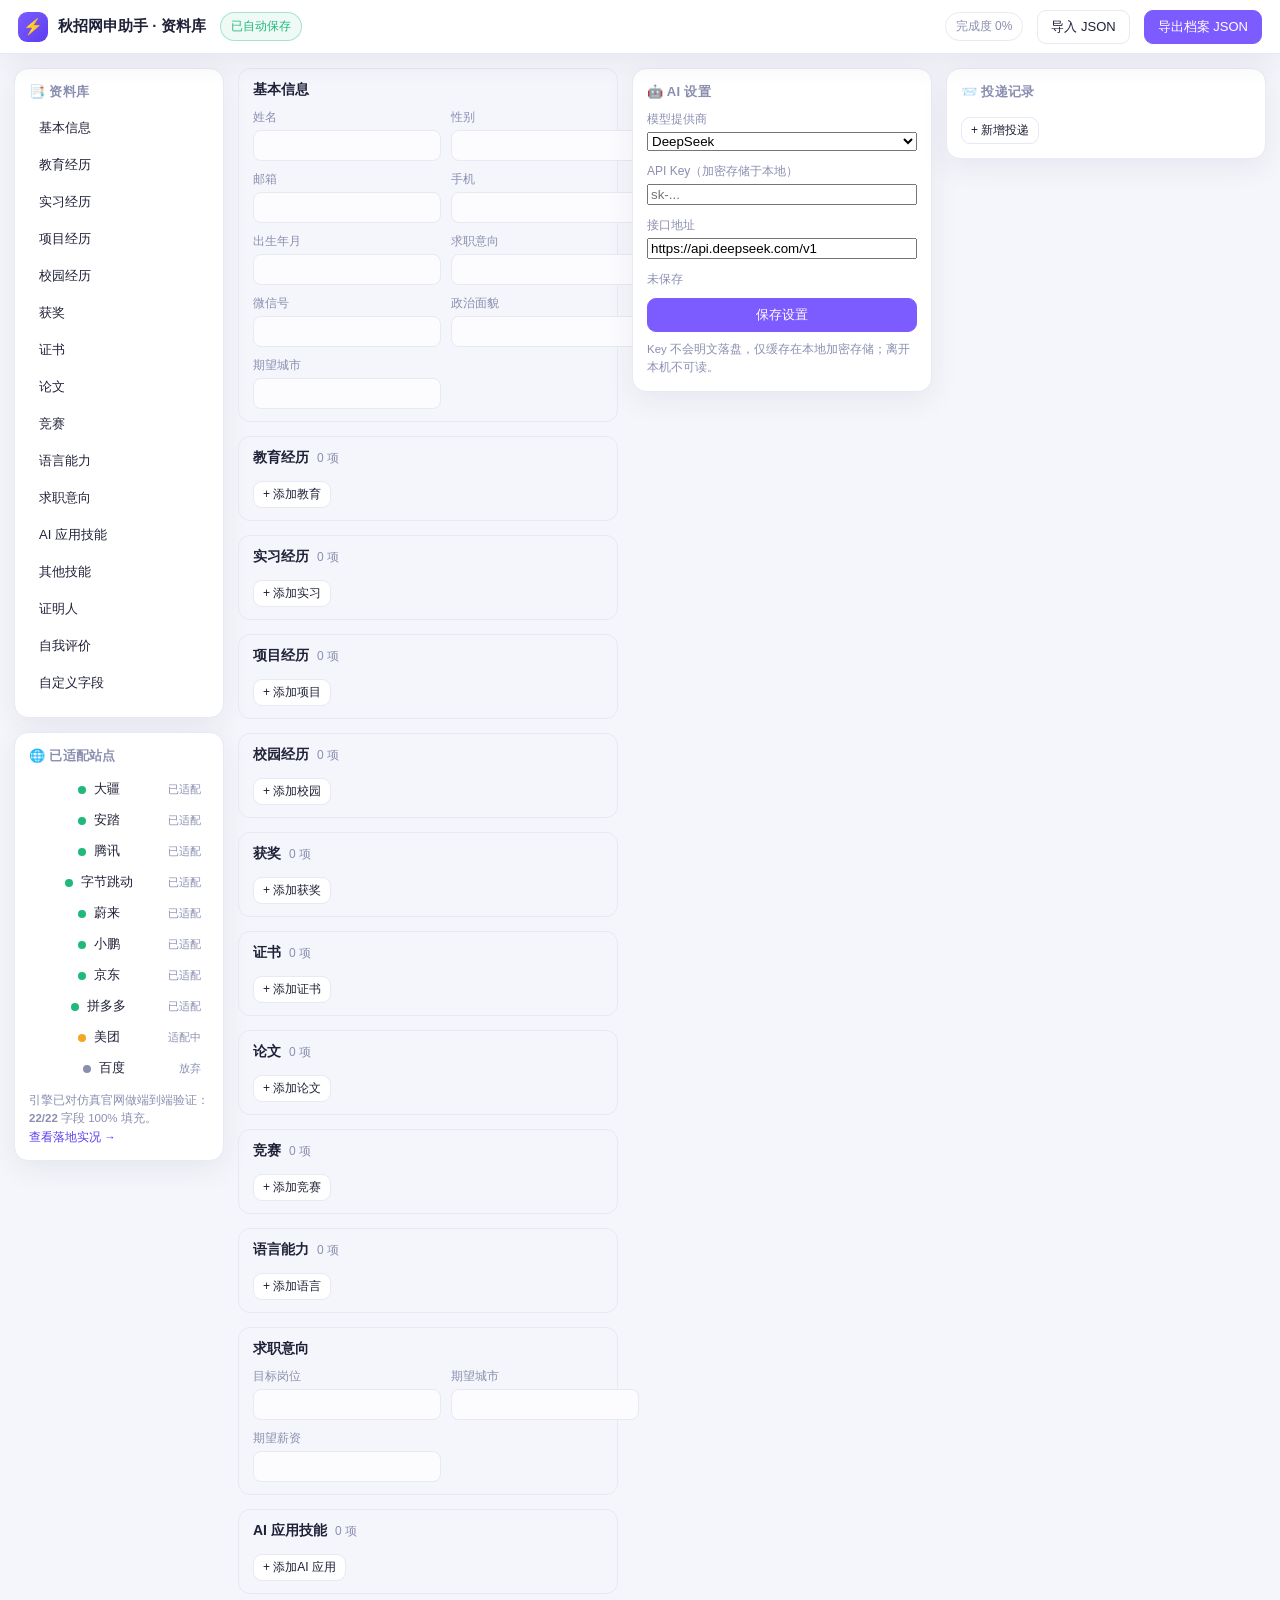
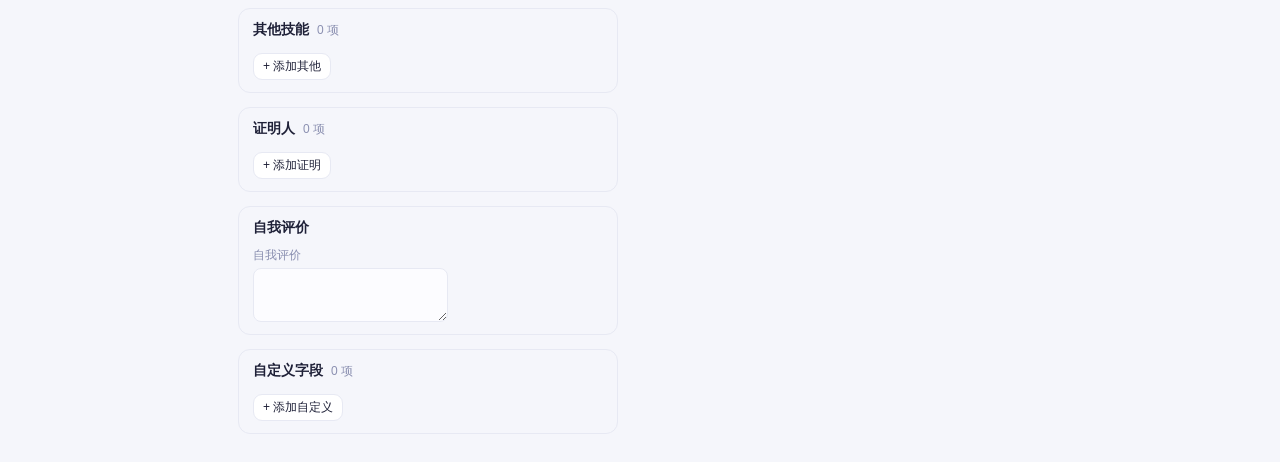
==== webapp/index.html @ 131e2b9d "秋招网申助手 v0.8.10 发布包：扩展源码 + Web 资料库 + Release zip" ====
<!DOCTYPE html>
<html lang="zh-CN">
<head>
<meta charset="UTF-8">
<meta name="viewport" content="width=device-width,initial-scale=1">
<title>秋招网申助手 · 资料库</title>
<style>
  :root{
    --bg:#f5f6fb; --panel:#ffffff; --line:#e7e9f3; --txt:#1f2138; --dim:#8a8fb0;
    --purple:#7c5cff; --purple-d:#5b3df0; --green:#1fb97a; --amber:#f5a623; --red:#ff5b6e;
    --shadow:0 8px 30px rgba(40,30,90,.07);
  }
  *{box-sizing:border-box}
  html,body{margin:0;height:100%}
  body{font-family:-apple-system,"PingFang SC","Segoe UI",Roboto,sans-serif;background:var(--bg);color:var(--txt);font-size:14px}
  /* top bar */
  .top{height:54px;background:var(--panel);border-bottom:1px solid var(--line);display:flex;align-items:center;padding:0 18px;gap:14px;position:sticky;top:0;z-index:20;box-shadow:var(--shadow)}
  .brand{display:flex;align-items:center;gap:10px;font-weight:700;font-size:15px}
  .logo{width:30px;height:30px;border-radius:9px;background:linear-gradient(135deg,var(--purple),var(--purple-d));color:#fff;display:flex;align-items:center;justify-content:center;font-size:16px}
  .spacer{flex:1}
  .btn{border:1px solid var(--line);background:#fff;color:var(--txt);padding:7px 13px;border-radius:9px;cursor:pointer;font-size:13px;transition:.15s}
  .btn:hover{border-color:var(--purple);color:var(--purple-d)}
  .btn.p{background:var(--purple);color:#fff;border-color:var(--purple)}
  .btn.p:hover{background:var(--purple-d);color:#fff}
  .btn.mini{padding:4px 9px;font-size:12px}
  .pill{font-size:12px;color:var(--dim);padding:5px 10px;border:1px solid var(--line);border-radius:999px}
  .pill.ok{color:var(--green);border-color:rgba(31,185,122,.35);background:rgba(31,185,122,.07)}
  /* layout: 4 columns */
  .layout{display:grid;grid-template-columns:210px 1fr 300px 320px;gap:14px;padding:14px;align-items:start;max-width:1500px;margin:0 auto}
  @media(max-width:1100px){.layout{grid-template-columns:1fr}}
  .col{min-width:0}
  .card{background:var(--panel);border:1px solid var(--line);border-radius:14px;box-shadow:var(--shadow);padding:14px}
  .card h3{margin:0 0 10px;font-size:13px;color:var(--dim);font-weight:600;letter-spacing:.3px;display:flex;align-items:center;gap:8px}
  /* left nav */
  .nav a{display:block;padding:8px 10px;border-radius:9px;color:var(--txt);text-decoration:none;font-size:13px;margin-bottom:3px;cursor:pointer}
  .nav a:hover{background:var(--bg)}
  .nav a.active{background:rgba(124,92,255,.1);color:var(--purple-d);font-weight:600}
  .site{display:flex;align-items:center;gap:8px;padding:6px 8px;border-radius:9px;font-size:12.5px;margin-bottom:2px}
  .dot{width:8px;height:8px;border-radius:50%;background:var(--green);flex:none}
  .dot.w{background:var(--amber)}.dot.g{background:var(--dim)}
  .site span{color:var(--dim);margin-left:auto;font-size:11px}
  /* center editor */
  .sec{border:1px solid var(--line);border-radius:12px;padding:12px 14px;margin-bottom:14px;scroll-margin-top:70px}
  .sec>.hd{display:flex;align-items:center;gap:8px;margin-bottom:10px}
  .sec>.hd b{font-size:14px}
  .sec>.hd .cnt{color:var(--dim);font-size:12px}
  .grid2{display:grid;grid-template-columns:1fr 1fr;gap:10px}
  .fld{display:flex;flex-direction:column;gap:4px}
  .fld label{font-size:12px;color:var(--dim)}
  .fld input,.fld textarea,.fld select{border:1px solid var(--line);border-radius:8px;padding:7px 9px;font-size:13px;font-family:inherit;background:#fcfcff;color:var(--txt)}
  .fld input:focus,.fld textarea:focus{outline:none;border-color:var(--purple)}
  .fld textarea{resize:vertical;min-height:54px}
  .item{border:1px solid var(--line);border-radius:10px;padding:10px 12px;margin-bottom:10px;background:#fcfcff}
  .item .acts{display:flex;gap:6px;justify-content:flex-end;margin-top:8px}
  .item .acts .btn{min-width:26px;text-align:center}
  .add{margin-top:4px}
  .del{color:var(--red);border-color:rgba(255,91,110,.35)}
  .del:hover{background:rgba(255,91,110,.08);color:var(--red);border-color:var(--red)}
  /* right: AI settings */
  .setrow{margin-bottom:12px}
  .setrow label{font-size:12px;color:var(--dim);display:block;margin-bottom:4px}
  .keybox{display:flex;gap:6px;align-items:center;font-size:12px;color:var(--green)}
  /* far right: tracker */
  .tk{display:flex;gap:8px;align-items:flex-start;padding:8px;border-radius:9px;border:1px solid var(--line);margin-bottom:8px;background:#fcfcff}
  .tk .main{flex:1;min-width:0}
  .tk .co{font-weight:600;font-size:13px}
  .tk .meta{font-size:11.5px;color:var(--dim);margin-top:2px}
  .st{font-size:11px;padding:2px 8px;border-radius:999px;border:1px solid var(--line)}
  .st.s0{color:var(--dim)}.st.s1{color:var(--amber);border-color:rgba(245,166,35,.4)}.st.s2{color:var(--green);border-color:rgba(31,185,122,.4)}.st.s3{color:var(--red);border-color:rgba(255,91,110,.4)}
  .toast{position:fixed;bottom:22px;left:50%;transform:translateX(-50%);background:#1f2138;color:#fff;padding:10px 18px;border-radius:10px;font-size:13px;opacity:0;transition:.25s;pointer-events:none;z-index:50}
  .toast.show{opacity:1}
  .hint{font-size:11.5px;color:var(--dim);line-height:1.6}
  a.link{color:var(--purple-d);text-decoration:none}
  a.link:hover{text-decoration:underline}
</style>
</head>
<body>
<div class="top">
  <div class="brand"><div class="logo">⚡</div>秋招网申助手 · 资料库</div>
  <span class="pill ok" id="saveState">已自动保存</span>
  <span class="spacer"></span>
  <span class="pill" id="completeness">完成度 —</span>
  <button class="btn" id="importBtn">导入 JSON</button>
  <button class="btn p" id="exportBtn">导出档案 JSON</button>
  <input type="file" id="importFile" accept="application/json" style="display:none">
</div>

<div class="layout">
  <!-- 左：导航 + 站点 -->
  <div class="col">
    <div class="card" style="margin-bottom:14px">
      <h3>📑 资料库</h3>
      <nav class="nav" id="nav"></nav>
    </div>
    <div class="card">
      <h3>🌐 已适配站点</h3>
      <div id="sites"></div>
      <div class="hint" style="margin-top:8px">引擎已对仿真官网做端到端验证：<b>22/22</b> 字段 100% 填充。<br><a class="link" href="http://127.0.0.1:8866/landing.html" target="_blank">查看落地实况 →</a></div>
    </div>
  </div>

  <!-- 中：资料库编辑器 -->
  <div class="col" id="editor"></div>

  <!-- 右：AI 设置 -->
  <div class="col">
    <div class="card">
      <h3>🤖 AI 设置</h3>
      <div class="setrow">
        <label>模型提供商</label>
        <select id="aiProvider" class="fld" style="width:100%">
          <option value="deepseek">DeepSeek</option>
          <option value="openai">OpenAI</option>
          <option value="custom">自定义 OpenAI 兼容</option>
        </select>
      </div>
      <div class="setrow">
        <label>API Key（加密存储于本地）</label>
        <input id="aiKey" type="password" placeholder="sk-..." style="width:100%">
      </div>
      <div class="setrow">
        <label>接口地址</label>
        <input id="aiBase" type="text" placeholder="https://api.deepseek.com/v1" style="width:100%">
      </div>
      <div class="keybox" id="keyState" style="margin:6px 0 10px">未保存</div>
      <button class="btn p" id="saveAi" style="width:100%">保存设置</button>
      <div class="hint" style="margin-top:8px">Key 不会明文落盘，仅缓存在本地加密存储；离开本机不可读。</div>
    </div>
  </div>

  <!-- 更右：投递记录 -->
  <div class="col">
    <div class="card">
      <h3>📨 投递记录 <span class="cnt" id="tkCount" style="color:var(--dim);font-weight:400"></span></h3>
      <div id="tracker"></div>
      <button class="btn mini" id="addTk" style="margin-top:6px">+ 新增投递</button>
    </div>
  </div>
</div>

<div class="toast" id="toast"></div>

<script>
/* ---------- 数据模型 ---------- */
const SECTIONS = [
  {key:'basic', title:'基本信息', type:'object', fields:[
    {k:'name',label:'姓名'},{k:'gender',label:'性别'},{k:'email',label:'邮箱'},{k:'phone',label:'手机'},
    {k:'birth',label:'出生年月'},{k:'targetPosition',label:'求职意向'},{k:'wechat',label:'微信号'},
    {k:'political',label:'政治面貌'},{k:'location',label:'期望城市'}
  ]},
  {key:'education', title:'教育经历', type:'list', fields:[
    {k:'school',label:'学校'},{k:'major',label:'专业'},{k:'degree',label:'学历'},{k:'start',label:'入学年月'},{k:'end',label:'毕业年月'}
  ]},
  {key:'internships', title:'实习经历', type:'list', fields:[
    {k:'company',label:'公司'},{k:'title',label:'职位'},{k:'desc',label:'描述',ta:true}
  ]},
  {key:'projects', title:'项目经历', type:'list', fields:[
    {k:'name',label:'项目名称'},{k:'desc',label:'描述',ta:true}
  ]},
  {key:'campus', title:'校园经历', type:'list', fields:[
    {k:'club',label:'社团/组织'},{k:'role',label:'职务'},{k:'desc',label:'描述',ta:true}
  ]},
  {key:'awards', title:'获奖', type:'list', fields:[
    {k:'name',label:'奖项名称'},{k:'org',label:'颁发机构'},{k:'date',label:'获得时间'}
  ]},
  {key:'certificates', title:'证书', type:'list', fields:[
    {k:'name',label:'证书名称'},{k:'org',label:'发证机构'},{k:'no',label:'证书编号'}
  ]},
  {key:'papers', title:'论文', type:'list', fields:[
    {k:'title',label:'论文标题'},{k:'venue',label:'发表渠道'},{k:'role',label:'作者顺序'}
  ]},
  {key:'competitions', title:'竞赛', type:'list', fields:[
    {k:'name',label:'竞赛名称'},{k:'award',label:'获奖等级'},{k:'date',label:'时间'}
  ]},
  {key:'languages', title:'语言能力', type:'list', fields:[
    {k:'name',label:'语种'},{k:'level',label:'水平'}
  ]},
  {key:'intent', title:'求职意向', type:'object', fields:[
    {k:'targetPosition',label:'目标岗位'},{k:'targetCity',label:'期望城市'},{k:'expectSalary',label:'期望薪资'}
  ]},
  {key:'aiSkills', title:'AI 应用技能', type:'list', fields:[
    {k:'name',label:'技能'},{k:'level',label:'熟练度'}
  ]},
  {key:'skills', title:'其他技能', type:'list', fields:[
    {k:'name',label:'技能'}
  ]},
  {key:'reference', title:'证明人', type:'list', fields:[
    {k:'name',label:'姓名'},{k:'title',label:'职务'},{k:'contact',label:'联系方式'}
  ]},
  {key:'selfEval', title:'自我评价', type:'object', fields:[
    {k:'selfEval',label:'自我评价',ta:true}
  ]},
  {key:'customFields', title:'自定义字段', type:'list', fields:[
    {k:'k',label:'字段名'},{k:'v',label:'字段值'}
  ]}
];
const SITES = [
  {n:'大疆',s:2},{n:'安踏',s:2},{n:'腾讯',s:2},{n:'字节跳动',s:2},{n:'蔚来',s:2},
  {n:'小鹏',s:2},{n:'京东',s:2},{n:'拼多多',s:2},{n:'美团',s:1},{n:'百度',s:0}
];
const STLABEL=['未投递','已投递','已通过','未过'];

/* ---------- 状态 ---------- */
const LS='rfa_profile_v1', LST='rfa_tracker_v1', LSA='rfa_ai_v1';
let profile = load(LS, defaultProfile());
let tracker = load(LST, []);
let ai = load(LSA, {provider:'deepseek',base:'https://api.deepseek.com/v1',key:''});

function defaultProfile(){const p={};SECTIONS.forEach(s=>{p[s.key]= s.type==='list'?[]:{};});return p;}
function load(k,def){try{const v=JSON.parse(localStorage.getItem(k));return v?Object.assign(defaultProfile(),v):def;}catch(e){return def;}}
function save(k,v){localStorage.setItem(k,JSON.stringify(v));}

/* ---------- 渲染：左导航 + 站点 ---------- */
function renderNav(){
  const nav=document.getElementById('nav');nav.innerHTML='';
  SECTIONS.forEach(s=>{const a=document.createElement('a');a.textContent=s.title;a.href='#sec-'+s.key;a.dataset.k=s.key;
    a.onclick=()=>{document.querySelectorAll('.nav a').forEach(x=>x.classList.remove('active'));a.classList.add('active');};
    nav.appendChild(a);});
  const sc=document.getElementById('sites');sc.innerHTML='';
  SITES.forEach(s=>{const d=document.createElement('div');d.className='site';
    const dot=['g','w','ok','ok'][s.s]||'g';
    d.innerHTML=`<span class="dot ${dot}"></span>${s.n}<span>${s.s===2?'已适配':s.s===1?'适配中':'放弃'}</span>`;
    sc.appendChild(d);});
}

/* ---------- 渲染：编辑器 ---------- */
function renderEditor(){
  const ed=document.getElementById('editor');ed.innerHTML='';
  SECTIONS.forEach(sec=>{
    const box=document.createElement('div');box.className='sec';box.id='sec-'+sec.key;
    const hd=document.createElement('div');hd.className='hd';
    const cnt = sec.type==='list'? `<span class="cnt">${profile[sec.key].length} 项</span>`:'';
    hd.innerHTML=`<b>${sec.title}</b>${cnt}`;
    box.appendChild(hd);
    if(sec.type==='object') box.appendChild(renderObject(sec));
    else box.appendChild(renderList(sec));
    ed.appendChild(box);
  });
  bindInputs();
  updateCompleteness();
}
function renderObject(sec){
  const wrap=document.createElement('div');wrap.className='grid2';
  sec.fields.forEach(f=>{
    const d=document.createElement('div');d.className='fld';
    const id=`o_${sec.key}_${f.k}`;
    d.innerHTML=`<label>${f.label}</label>`+(f.ta?`<textarea id="${id}"></textarea>`:`<input id="${id}" type="text">`);
    wrap.appendChild(d);
    const el=wrap.querySelector('#'+id);el.value=profile[sec.key][f.k]||'';
  });
  return wrap;
}
function renderList(sec){
  const wrap=document.createElement('div');wrap.dataset.sec=sec.key;
  const list=profile[sec.key];
  list.forEach((item,i)=>{
    const card=document.createElement('div');card.className='item';
    const g=document.createElement('div');g.className='grid2';
    sec.fields.forEach(f=>{
      const d=document.createElement('div');d.className='fld';
      const id=`l_${sec.key}_${i}_${f.k}`;
      d.innerHTML=`<label>${f.label}</label>`+(f.ta?`<textarea id="${id}"></textarea>`:`<input id="${id}" type="text">`);
      g.appendChild(d);
      const el=g.querySelector('#'+id);el.value=item[f.k]||'';
    });
    card.appendChild(g);
    const acts=document.createElement('div');acts.className='acts';
    acts.innerHTML=`<button class="btn mini up">↑</button><button class="btn mini down">↓</button><button class="btn mini del">删除</button>`;
    acts.querySelector('.up').onclick=()=>move(sec.key,i,-1);
    acts.querySelector('.down').onclick=()=>move(sec.key,i,1);
    acts.querySelector('.del').onclick=()=>{profile[sec.key].splice(i,1);persistProfile();renderEditor();};
    card.appendChild(acts);wrap.appendChild(card);
  });
  const add=document.createElement('button');add.className='btn mini add';add.textContent='+ 添加'+sec.title.replace(/经历|技能|字段|能力|意向|评价|人/g,'');
  add.onclick=()=>{const o={};sec.fields.forEach(f=>o[f.k]='');profile[sec.key].push(o);persistProfile();renderEditor();add.scrollIntoView({behavior:'smooth'});};
  wrap.appendChild(add);
  return wrap;
}
function move(key,i,dir){const a=profile[key];if(i+dir<0||i+dir>=a.length)return;const t=a[i];a[i]=a[i+dir];a[i+dir]=t;persistProfile();renderEditor();}

/* ---------- 绑定输入 -> profile ---------- */
function bindInputs(){
  SECTIONS.forEach(sec=>{
    if(sec.type==='object'){
      sec.fields.forEach(f=>{const el=document.getElementById(`o_${sec.key}_${f.k}`);if(!el)return;
        el.oninput=()=>{profile[sec.key][f.k]=el.value;persistProfile();};});
    }else{
      profile[sec.key].forEach((item,i)=>{
        sec.fields.forEach(f=>{const el=document.getElementById(`l_${sec.key}_${i}_${f.k}`);if(!el)return;
          el.oninput=()=>{profile[sec.key][i][f.k]=el.value;persistProfile();};});
      });
    }
  });
}
let saveTimer;
function persistProfile(){clearTimeout(saveTimer);saveTimer=setTimeout(()=>{save(LS,profile);flashSaved();updateCompleteness();},300);}
function flashSaved(){const s=document.getElementById('saveState');s.textContent='已自动保存';s.classList.add('ok');}

function updateCompleteness(){
  const required=['basic.name','basic.email','basic.phone','education.0.school','education.0.major','intent.targetPosition'];
  let ok=0;required.forEach(p=>{const [a,b]=p.split('.');const v=b?profile[a][b]:profile[a];if(v&&String(v).trim())ok++;});
  document.getElementById('completeness').textContent='完成度 '+Math.round(ok/required.length*100)+'%';
}

/* ---------- 导出 / 导入 ---------- */
document.getElementById('exportBtn').onclick=()=>{
  const blob=new Blob([JSON.stringify(profile,null,2)],{type:'application/json'});
  const a=document.createElement('a');a.href=URL.createObjectURL(blob);
  a.download='秋招档案-'+new Date().toISOString().slice(0,10)+'.json';a.click();toast('已导出档案 JSON');
};
document.getElementById('importBtn').onclick=()=>document.getElementById('importFile').click();
document.getElementById('importFile').onchange=e=>{
  const f=e.target.files[0];if(!f)return;const r=new FileReader();
  r.onload=()=>{try{const d=JSON.parse(r.result);profile=Object.assign(defaultProfile(),d);save(LS,profile);renderEditor();toast('已导入档案');}catch(err){toast('导入失败：JSON 解析错误');}};
  r.readAsText(f);
};

/* ---------- AI 设置 ---------- */
function renderAi(){document.getElementById('aiProvider').value=ai.provider;document.getElementById('aiBase').value=ai.base;
  const ks=document.getElementById('keyState');ks.textContent=ai.key?'已保存（本地加密）':'未保存';ks.style.color=ai.key?'var(--green)':'var(--dim)';}
document.getElementById('saveAi').onclick=()=>{
  ai={provider:document.getElementById('aiProvider').value,base:document.getElementById('aiBase').value,
      key:document.getElementById('aiKey').value||ai.key};
  save(LSA,ai);renderAi();toast('AI 设置已保存');
};

/* ---------- 投递记录 ---------- */
function renderTracker(){
  const t=document.getElementById('tracker');t.innerHTML='';
  document.getElementById('tkCount').textContent=tracker.length?('· '+tracker.length+' 条'):'';
  tracker.forEach((r,i)=>{
    const d=document.createElement('div');d.className='tk';
    d.innerHTML=`<div class="main"><div class="co">${r.company||'(未填公司)'}</div>
      <div class="meta">${r.role||''} · ${r.date||''}</div></div>
      <span class="st s${r.status||0}">${STLABEL[r.status||0]}</span>
      <button class="btn mini del">×</button>`;
    d.querySelector('.del').onclick=()=>{tracker.splice(i,1);save(LST,tracker);renderTracker();};
    d.querySelector('.st').onclick=()=>{r.status=((r.status||0)+1)%4;save(LST,tracker);renderTracker();};
    t.appendChild(d);
  });
}
document.getElementById('addTk').onclick=()=>{tracker.unshift({company:'',role:'',date:new Date().toISOString().slice(0,10),status:0});save(LST,tracker);renderTracker();};

/* ---------- toast ---------- */
let tt;function toast(m){const el=document.getElementById('toast');el.textContent=m;el.classList.add('show');clearTimeout(tt);tt=setTimeout(()=>el.classList.remove('show'),1800);}

/* ---------- init ---------- */
renderNav();renderEditor();renderAi();renderTracker();
</script>
</body>
</html>
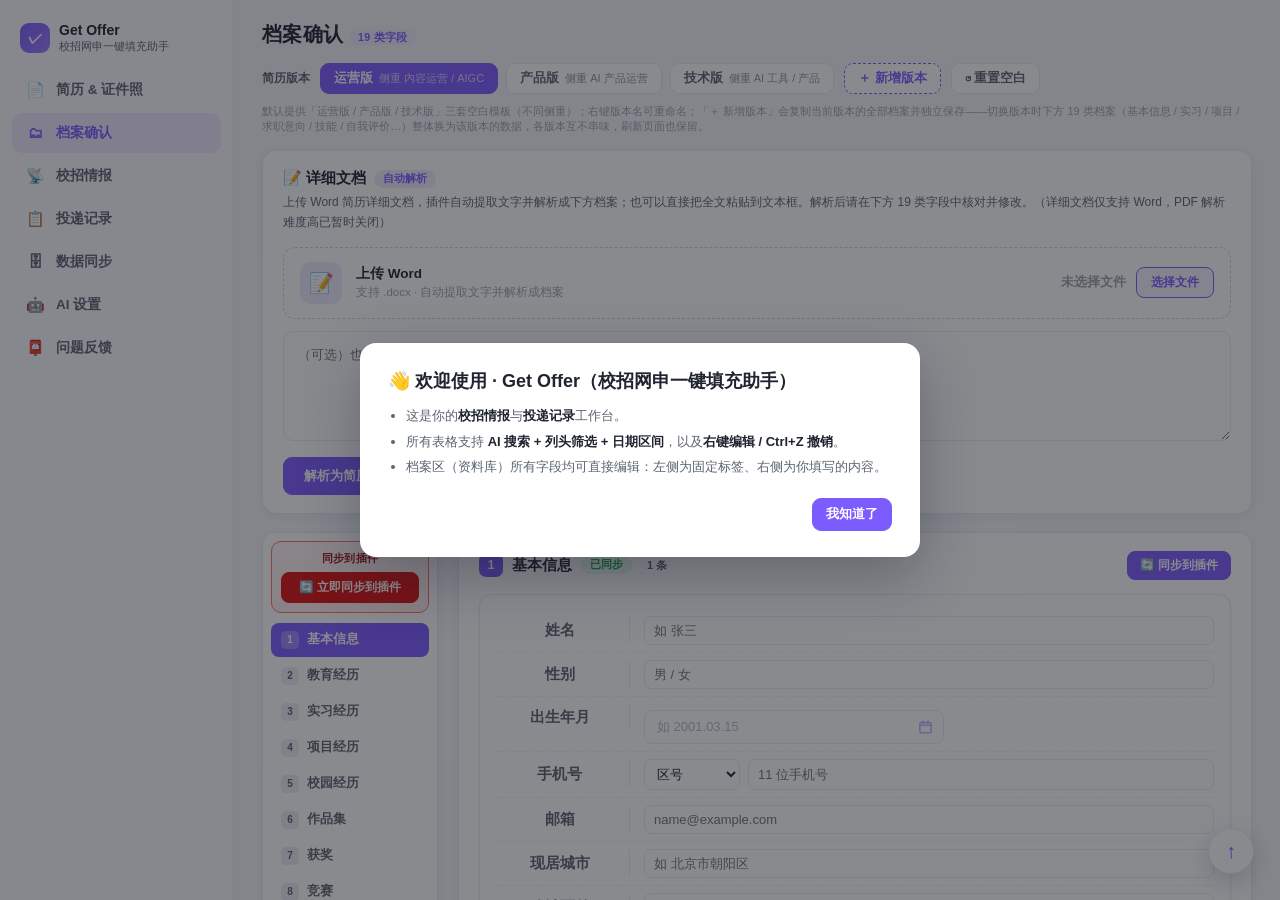
==== commit fc9f7acd: "v0.8.13: 修复PDF附件上传链路（分片data:前缀）、作品集附件同步、AI助手浮层自动隐藏、同步双向一致（网页删文件插件同步清）、上传自动解析、标黄查漏下拉修复" ====
--- a/webapp/index.html
+++ b/webapp/index.html
@@ -2,350 +2,5618 @@
 <html lang="zh-CN">
 <head>
 <meta charset="UTF-8">
-<meta name="viewport" content="width=device-width,initial-scale=1">
-<title>秋招网申助手 · 资料库</title>
+<meta name="viewport" content="width=device-width, initial-scale=1.0">
+<meta http-equiv="Cache-Control" content="no-store, no-cache, must-revalidate, max-age=0">
+<meta http-equiv="Pragma" content="no-cache">
+<meta http-equiv="Expires" content="0">
+<title>Get Offer（校招网申一键填充助手） · 网页版 v4（竖排·真实文档数据·含空白卡片）</title>
+<!-- RFA_AUTODEPLOY_TEST:20260820-0656 -->
 <style>
+  :root{--purple:#7c5cff;--purple2:#9b7bff;--ink:#1f2430;--ink2:#5b6472;--line:#e9ebf0;--bg:#f5f6fa;--card:#fff;--blue:#2563eb;--green:#16a34a;--nav-bg:#fbfbfe;--shadow:0 1px 2px rgba(16,24,40,.04),0 1px 3px rgba(16,24,40,.05);--muted:#9aa1ad;}
+  *{box-sizing:border-box;margin:0;padding:0}
+  html,body{height:100%}
+  body{font-family:-apple-system,BlinkMacSystemFont,"PingFang SC","Microsoft YaHei",sans-serif;background:var(--bg);color:var(--ink);overflow:hidden;display:flex}
+
+  .sidebar{width:234px;flex:0 0 234px;background:var(--nav-bg);border-right:1px solid var(--line);height:100vh;display:flex;flex-direction:column;padding:18px 12px}
+  .brand{display:flex;align-items:center;gap:9px;padding:4px 8px 16px}
+  .brand .logo{width:30px;height:30px;border-radius:9px;background:linear-gradient(135deg,var(--purple),var(--purple2));display:grid;place-items:center;color:#fff;font-size:15px;font-weight:800}
+  .brand .bt{font-size:14px;font-weight:800;line-height:1.25}
+  .brand .bs{font-size:10.5px;color:var(--ink2)}
+  .navitem{display:flex;align-items:center;gap:10px;padding:11px 12px;border-radius:10px;font-size:13.5px;font-weight:600;color:var(--ink2);cursor:pointer;margin-bottom:3px}
+  .navitem .ic{width:22px;text-align:center;font-size:15px}
+  .navitem:hover{background:#eef0ff}
+  .navitem.on{background:#efeaff;color:var(--purple);font-weight:700}
+  .navitem .badge{margin-left:auto;font-size:9px;color:var(--green);border:1px solid #b7e6c5;background:#eefaf1;border-radius:6px;padding:1px 5px}
+  /* 调试：仅开发者可见（非 dev 时隐藏导航项与板块） */
+  body:not(.dev) .navitem[data-s="debug"]{display:none!important}
+  body:not(.dev) #debug{display:none!important}
+  body:not(.dev) #rfaJobImport{display:none!important}
+  body:not(.dev) .dev-only{display:none!important}
+  .navfoot{margin-top:auto;font-size:11px;color:var(--ink2);padding:10px 8px;border-top:1px solid var(--line);line-height:1.6}
+
+  .main{flex:1;height:100vh;overflow-y:auto;position:relative}
+  @keyframes pulse{0%,100%{opacity:1}50%{opacity:.35}}
+
+  .section{display:none;padding:22px 28px 80px;max-width:1200px;margin:0 auto}
+  .section.on{display:block}
+  .sec-h{font-size:20px;font-weight:800;margin-bottom:16px;line-height:1.25;letter-spacing:.3px}
+  .sec-d{font-size:12.5px;color:var(--ink2);margin-bottom:18px;line-height:1.7}
+  /* 空白卡片默认常驻可见（已移除数据/空白视图切换）：数据卡与空白卡同屏显示 */
+
+  .profile-wrap{display:flex;gap:20px;align-items:flex-start;max-width:1100px;margin:0 auto}
+  .subnav-v{position:sticky;top:84px;flex:0 0 176px;width:176px;background:var(--card);border:1px solid var(--line);border-radius:12px;padding:8px;max-height:calc(100vh - 120px);overflow-y:auto;box-shadow:0 2px 10px rgba(16,24,40,.06)}
+  .vitem{display:flex;align-items:center;gap:8px;padding:8px 10px;border-radius:8px;font-size:12.5px;font-weight:600;color:var(--ink2);cursor:pointer;margin-bottom:2px}
+  .vitem .vn{width:18px;height:18px;border-radius:5px;background:#eceef5;color:var(--ink2);font-size:10px;display:grid;place-items:center;flex:0 0 auto}
+  .vitem:hover{background:#f1f0ff;color:var(--purple)}
+  .vitem.on{background:var(--purple);color:#fff}
+  /* 标黄查漏：左侧导航缺失项黄圈徽标（显示该板块未填处数） */
+  .vitem .vmiss{margin-left:auto;min-width:18px;height:18px;border-radius:9px;background:#ffd56b;color:#6a4a00;font-size:10px;font-weight:700;display:none;align-items:center;justify-content:center;padding:0 5px;box-shadow:0 0 0 2px rgba(255,213,107,.35)}
+  /* 左侧「同步到插件」模块：已缩小为红色小卡片（钉在基本信息上方，随页面滚动一起跟随） */
+  .subnav-sync{background:linear-gradient(180deg,#fff6f6,#ffecec);border:1.5px solid #ff7070;border-radius:10px;padding:9px;margin-bottom:10px;position:sticky;top:0;z-index:3}
+  .subnav-sync .ss-h{font-size:11px;font-weight:800;color:#a01515;margin-bottom:6px;text-align:center;letter-spacing:.3px}
+  .subnav-sync .blk-sync{margin-left:0;width:100%;justify-content:center;border:1px solid #d11;background:#d11;color:#fff;padding:6px 8px;font-size:12px;font-weight:700}
+  .subnav-sync .blk-sync:hover{background:#b00}
+  .vitem.has-miss .vmiss{display:inline-flex}
+  .vitem.on .vmiss{background:#ffd56b;color:#6a4a00;box-shadow:none}
+  .vitem.on .vn{background:rgba(255,255,255,.25);color:#fff}
+
+  .blocks-col{flex:1;min-width:0}
+  /* v0.8.13（08-21）：「已自动保存」右下角小提示——用户填完看到即安心，2.5s 自动淡出 */
+  .save-status{position:fixed;right:14px;bottom:14px;font-size:11.5px;color:#16a34a;background:rgba(255,255,255,.95);border:1px solid #d1fae5;border-radius:20px;padding:4px 12px;z-index:99;box-shadow:0 2px 8px rgba(16,24,40,.10);opacity:0;transform:translateY(4px);transition:opacity .3s,transform .3s;pointer-events:none}
+  .save-status.show{opacity:1;transform:translateY(0)}
+  .block{background:var(--card);border:1px solid var(--line);border-radius:14px;padding:18px 20px;margin-bottom:18px;scroll-margin-top:90px;box-shadow:0 2px 10px rgba(16,24,40,.06)}
+  .block-h{font-size:14.5px;font-weight:800;display:flex;align-items:center;gap:9px;margin-bottom:14px}
+  .bn{width:24px;height:24px;border-radius:7px;background:var(--purple);color:#fff;font-size:12px;display:grid;place-items:center;flex:0 0 auto}
+  .pill{font-size:10.5px;font-weight:700;padding:2px 9px;border-radius:99px;background:#f0edff;color:var(--purple)}
+  .pill.g{background:#e8f8ee;color:var(--green)}
+  .blk-sync{margin-left:auto;display:inline-flex;align-items:center;gap:5px;padding:5px 12px;border:1px solid var(--purple);background:var(--purple);color:#fff;border-radius:8px;font-size:12px;font-weight:700;cursor:pointer;transition:.13s}
+  .blk-sync:hover{background:#5a37e0}
+  .blk-sync:active{transform:translateY(1px)}
+  .cnt{font-size:11px;color:var(--ink2);margin-left:6px;font-weight:600}
+
+  /* 卡片 */
+  .card{border:1px solid var(--line);border-radius:12px;padding:14px 16px;margin-bottom:12px;background:var(--card);box-shadow:var(--shadow);transition:box-shadow .18s ease,border-color .18s ease;position:relative}
+  .card:hover{box-shadow:0 4px 16px rgba(16,24,40,.07);border-color:#e6e2ff}
+  .card.blank{border:1px solid var(--line);background:#fff;box-shadow:var(--shadow)}
+  .card.blank:hover{box-shadow:var(--shadow);border-color:#c9cde0}
+  /* 数据卡片：右上角删除（可删任意一条）；加号只在整块最底部空白卡 */
+  .card.has-del{padding-right:38px}
+  .card-del{position:absolute;top:8px;right:8px;width:28px;height:28px;border-radius:7px;border:1px solid var(--line);background:#fff;color:#8a93a4;font-size:13px;line-height:1;cursor:pointer;display:grid;place-items:center;transition:.13s;opacity:.7}
+  .card-del:hover{opacity:1;border-color:#e8604c;background:#fff5f3;color:#e8604c}
+  /* 拖拽手柄（左上角）+ 板块底部常驻「添加」 */
+  .card.has-drag{padding-left:34px}
+  .card-drag{position:absolute;top:7px;left:7px;width:22px;height:22px;border-radius:6px;color:#aeb4c0;cursor:grab;display:grid;place-items:center;font-size:15px;line-height:1;transition:.13s;opacity:.5;user-select:none}
+  .card-drag:hover{opacity:1;color:var(--purple);background:#f6f4ff}
+  .card.dragging{opacity:.4;outline:2px dashed var(--purple);outline-offset:2px}
+  .card.drag-over{box-shadow:0 -3px 0 var(--purple)}
+  .block-add{display:flex;justify-content:flex-end;margin-top:6px}
+  .block-add button{display:inline-flex;align-items:center;gap:6px;padding:7px 14px;border:1px dashed var(--purple);background:#faf8ff;color:var(--purple);border-radius:9px;font-size:13px;font-weight:600;cursor:pointer;transition:.13s}
+  .block-add button:hover{background:#f1ecff}
+  #blocksCol.blankonly .block-add{display:none}
+  .blank-tag{display:inline-block;font-size:10px;font-weight:700;color:#aab0bd;background:#f1f3f8;border:1px solid #e6e9f0;border-radius:6px;padding:1px 7px;margin-bottom:9px;letter-spacing:.3px}
+  .crow{display:grid;grid-template-columns:134px 1fr;gap:6px 14px;padding:7px 0;border-bottom:1px dashed #eef0f4;font-size:13px;align-items:baseline}
+  .crow:last-child{border-bottom:none}
+  /* v0.8.13：基本信息「手机号」拆两格——左区号下拉 + 右手机号 */
+  .crow.phone-split .cv.phone-split-cv{display:flex;gap:8px;align-items:stretch}
+  .crow.phone-split .cc-sel2{flex:0 0 96px;border:1px solid var(--line);border-radius:7px;padding:6px 8px;font-size:13px;background:#fff;color:var(--ink);font-family:inherit}
+  .crow.phone-split .cc-sel2:focus{outline:none;border-color:var(--purple);box-shadow:0 0 0 3px rgba(108,74,247,.12)}
+  .crow.phone-split .cv-in{flex:1 1 auto;min-width:0}
+  .ck{color:var(--ink);font-weight:700;font-size:15px;line-height:1.35;flex:0 0 auto;text-align:center;padding:3px 10px 3px 4px;border-right:1px solid var(--line)}
+  .cv{color:var(--ink)}
+  .card.blank .ck{color:var(--ink2)}
+  .ph{color:#b3b9c6;font-style:normal}
+  /* 自定义下拉（浮层覆盖，不撑开文档流；配色质感不变） */
+  .sel{position:relative;display:inline-block;width:100%;max-width:320px;vertical-align:top;font-size:13px;font-family:inherit;color:var(--ink);z-index:1}
+  .sel.open{z-index:60}
+  .sel-trigger{width:100%;text-align:left;position:relative;padding:6px 30px 6px 10px;border:1px solid var(--line);border-radius:8px;background:#fff;
+    cursor:pointer;font-size:13px;font-family:inherit;color:var(--ink);transition:.15s}
+  .sel-trigger:hover{border-color:#cfd3de}
+  .sel-trigger:focus{outline:none;border-color:var(--purple);box-shadow:0 0 0 3px rgba(108,74,247,.12)}
+  .sel-car{position:absolute;right:11px;top:50%;width:0;height:0;border-left:4px solid transparent;border-right:4px solid transparent;
+    border-top:5px solid #8a90a0;transform:translateY(-50%);transition:transform .15s}
+  .sel.open .sel-car{transform:translateY(-50%) rotate(180deg)}
+  .sel-val.sel-ph{color:#b3b9c6}
+  .card.blank .sel-trigger{color:var(--ink);border-style:solid;background-color:#fff}
+  .sel-menu{display:none;position:absolute;top:calc(100% + 4px);left:0;right:0;z-index:60;border:1px solid var(--line);border-radius:8px;background:#fff;
+    box-shadow:0 10px 26px rgba(20,24,40,.14);max-height:230px;overflow:auto}
+  .sel.open .sel-menu{display:block}
+  .sel-opt{display:block;padding:7px 11px;font-size:13px;color:var(--ink);cursor:pointer;white-space:nowrap}
+  .sel-opt:hover{background:#f4f2ff}
+  .sel-opt.sel-sel{color:var(--purple);font-weight:700;background:#f6f4ff}
+  .lang-free{display:none;margin-top:7px;width:100%;max-width:340px;font-size:13px;font-family:inherit;color:var(--ink);padding:6px 10px;border:1px solid var(--line);border-radius:8px;background:#fff}
+  .lang-free:focus{outline:none;border-color:var(--purple);box-shadow:0 0 0 3px rgba(108,74,247,.12)}
+  .lang-free::placeholder{color:#b3b9c6}
+  /* 文件上传控件（与插件一致） */
+  .file-row{align-items:center}
+  .file-ctl{display:flex;align-items:center;gap:10px;flex-wrap:wrap}
+  .btn-choose-file{font-size:12px;font-weight:700;border-radius:8px;padding:6px 14px;cursor:pointer;border:1px solid var(--purple);background:#f6f4ff;color:var(--purple);transition:.15s}
+  .btn-choose-file:hover{background:var(--purple);color:#fff}
+  .file-name{font-size:12.5px;font-weight:600}
+  .file-name.empty{color:#9aa1ad}
+  .file-name.ok{color:var(--green)}
+  .card.blank .btn-choose-file{background:#fff}
+  .blank-note{font-size:11.5px;color:#9aa1ad;margin-top:6px;display:flex;align-items:center;gap:6px}
+  .card.blank .longph{color:#b3b9c6;font-size:12.5px;line-height:1.9;padding:4px 0}
+  /* 上传区组件（① 简历&证件照 / ② 档案确认里的详细文档 共用，保证外观一致） */
+  .upzone{border:1.5px dashed #d2d6e2;border-radius:12px;padding:14px 16px;background:var(--card);cursor:pointer;transition:.15s;display:flex;align-items:center;gap:14px;margin-bottom:12px}
+  .upzone:hover{border-color:var(--purple);background:#f6f4ff}
+  .upzone.has-file{border-style:solid;border-color:#cdd2e0;background:#fff;cursor:default}
+  .uz-ic{width:42px;height:42px;border-radius:11px;background:#efeaff;color:var(--purple);display:grid;place-items:center;font-size:20px;flex:0 0 auto}
+  .uz-main{flex:1;min-width:0}
+  .uz-t{font-size:13.5px;font-weight:700;color:var(--ink)}
+  .uz-h{font-size:11.5px;color:var(--muted);margin-top:2px}
+  .uz-right{display:flex;align-items:center;gap:10px;flex:0 0 auto}
+  .uz-thumb{width:44px;height:44px;border-radius:9px;object-fit:cover;border:1px solid var(--line);display:none}
+  .upzone.has-file .uz-thumb{display:block}
+  .switch-row{display:flex;align-items:center;gap:9px;font-size:12.5px;color:var(--ink2);margin-top:8px;cursor:pointer}
+  .switch-row input{width:16px;height:16px;accent-color:var(--purple);cursor:pointer}
+  /* 详细文档区（并入「② 档案确认」，位于 19 类字段上方） */
+  .doc-zone{background:var(--card);border:1px solid var(--line);border-radius:14px;padding:18px 20px;margin-bottom:18px;box-shadow:0 2px 12px rgba(16,24,40,.07);max-width:1100px;margin-left:auto;margin-right:auto}
+  .doc-zone .sec-h2{font-size:15px;font-weight:800;margin:0 0 4px;display:flex;align-items:center;gap:8px}
+  .doc-zone .sec-d2{font-size:12px;color:var(--ink2);margin:0 0 14px;line-height:1.7}
+  .doc-ta{width:100%;min-height:110px;border:1px solid var(--line);border-radius:10px;padding:12px 14px;font-size:13px;font-family:inherit;color:var(--ink);resize:vertical;line-height:1.7;box-sizing:border-box;background:#fff}
+  .doc-ta:focus{outline:none;border-color:var(--purple);box-shadow:0 0 0 3px rgba(124,92,255,.12)}
+  .parse-btn{font-size:13px;font-weight:700;border:1px solid var(--purple);background:var(--purple);color:#fff;border-radius:9px;padding:9px 20px;cursor:pointer;font-family:inherit;margin-top:12px}
+  .parse-btn:hover{background:#6a4ae0}
+  .doc-hint{display:inline-flex;align-items:center;gap:6px;font-size:11.5px;font-weight:700;color:var(--purple);background:#f3eefe;border:1px solid #e3dcff;border-radius:99px;padding:5px 14px;margin:12px 0 0 12px}
+  .doc-clear{margin:12px 0 0 10px;font-size:11.5px;font-weight:700;color:#d12d2d;background:#fff;border:1px solid #f3c2c2;border-radius:99px;padding:5px 13px;cursor:pointer;font-family:inherit;transition:background .15s,border-color .15s}
+  .doc-clear:hover{background:#fff1f1;border-color:#e89a9a}
+  .doc-clear:active{background:#ffe3e3}
+  .card.blank .longph b{color:#a3a9b8;font-weight:700}
+  .addbar{display:flex;gap:9px;margin-top:4px}
+  .addbtn{font-size:12px;font-weight:700;border-radius:9px;padding:8px 14px;cursor:pointer;border:1px dashed var(--purple);background:#f6f4ff;color:var(--purple)}
+  /* 简历版本（动态 chip 列表） */
+  .ver-list{display:inline-flex;gap:8px;flex-wrap:wrap;align-items:center}
+  .vs-chip{border:1px solid var(--line);border-radius:9px;padding:6px 13px;font-size:12.5px;font-weight:600;cursor:pointer;background:#fff;color:var(--ink2);user-select:none}
+  .vs-chip.on{background:var(--purple);color:#fff;border-color:var(--purple)}
+  .vs-chip .vs-note{font-weight:400;font-size:11px;opacity:.7;margin-left:6px}
+  .vs-add{border:1px dashed var(--purple);border-radius:9px;padding:6px 13px;font-size:12.5px;font-weight:600;cursor:pointer;background:#fff;color:var(--purple);font-family:inherit}
+  .vs-add:hover{background:#f6f4ff}
+  .vs-reset{border:1px solid var(--line);border-radius:9px;padding:6px 13px;font-size:12.5px;font-weight:600;cursor:pointer;background:#fff;color:var(--ink2);font-family:inherit}
+  .vs-reset:hover{background:#f6f4ff;color:var(--purple);border-color:var(--purple)}
+
+  /* 切换简历版本时，下方 19 类档案整体淡入 + 上移，像"换版/翻页" */
+  #blocksCol.ver-anim{animation:verSwap .36s cubic-bezier(.22,.61,.36,1) both}
+  @keyframes verSwap{from{opacity:0;transform:translateY(16px)}to{opacity:1;transform:none}}
+  .placeholder{background:var(--card);border:1px dashed var(--line);border-radius:14px;padding:40px;text-align:center;color:var(--ink2);font-size:13px}
+  /* 精致空状态（其余板块占位升级） */
+  .estate{background:linear-gradient(180deg,#fff,#fcfcff);border:1px solid var(--line);border-radius:16px;padding:44px 36px;text-align:center;box-shadow:var(--shadow);max-width:760px;margin:0 auto}
+  .estate-ic{width:56px;height:56px;border-radius:16px;margin:0 auto 14px;display:grid;place-items:center;font-size:26px;background:linear-gradient(135deg,#f1ecff,#eceaff);color:var(--purple)}
+  .estate-t{font-size:16px;font-weight:800;margin-bottom:8px}
+  .estate-d{font-size:13px;color:var(--ink2);line-height:1.8;max-width:520px;margin:0 auto 18px}
+  .estate-skel{margin:0 auto 18px;max-width:460px;display:flex;flex-direction:column;gap:9px}
+  .estate-skel i{display:block;height:10px;border-radius:6px;background:linear-gradient(90deg,#eef0f5,#f6f7fb,#eef0f5);background-size:200% 100%;animation:skel 1.5s infinite}
+  .estate-skel i:nth-child(1){width:82%}
+  .estate-skel i:nth-child(2){width:96%}
+  .estate-skel i:nth-child(3){width:66%}
+  @keyframes skel{0%{background-position:200% 0}100%{background-position:-200% 0}}
+  .estate-note{display:inline-flex;align-items:center;gap:6px;font-size:11.5px;font-weight:700;color:var(--purple);background:#f3eefe;border:1px solid #e3dcff;border-radius:99px;padding:5px 14px}
+
+  /* 社交空白卡：可编辑输入框（灰色下划线 + 灰色占位） */
+  .tcard .social-add-row,.social-add-row{display:grid;grid-template-columns:1fr 1fr 1fr;gap:12px;padding:9px 0;flex-wrap:nowrap}
+  .social-add-row .txt-in{border-bottom:1px dashed #cfd4de}
+  .txt-in{flex:1;min-width:0;font-size:13px;font-family:inherit;color:var(--ink);background:transparent;border:none;border-bottom:1px solid #d2d6e2;padding:6px 2px;transition:.15s}
+  .txt-in:focus{outline:none;border-bottom-color:var(--purple);box-shadow:0 1px 0 rgba(108,74,247,.18)}
+  .txt-in::placeholder{color:#b3b9c6}
+  .card.blank.social-blank{padding-bottom:16px}
+  /* 空白卡片：可手动编辑 + 新增 / 删除 */
+  .blank-list{margin-bottom:0}
+  .blank-foot{display:flex;justify-content:flex-end;gap:8px;margin-top:10px}
+  .blank-btn{width:30px;height:30px;border-radius:8px;border:1px solid var(--line);background:#fff;color:var(--ink2);font-size:14px;line-height:1;cursor:pointer;display:grid;place-items:center;transition:.13s}
+  .blank-btn:hover{border-color:var(--purple);background:#f6f4ff;color:var(--purple)}
+  .blank-btn.add{display:none}
+  .blank-btn.del{display:none}
+  .blank-list .card.blank:last-child .blank-btn.add{display:grid}
+  .blank-list .card.blank:not(:only-child) .blank-btn.del{display:grid}
+  .cv-in{width:100%;border:1px solid var(--line);border-radius:7px;padding:6px 9px;font-size:13px;font-family:inherit;color:var(--ink);background:#fff;box-sizing:border-box;transition:.13s}
+  .cv-in:focus{outline:none;border-color:var(--purple);box-shadow:0 0 0 3px rgba(108,74,247,.12)}
+  .cv-ta{width:100%;min-height:96px;border:1px solid var(--line);border-radius:8px;padding:10px 12px;font-size:13px;font-family:inherit;color:var(--ink);background:#fff;resize:vertical;box-sizing:border-box;line-height:1.7;transition:.13s}
+  .cv-ta:focus{outline:none;border-color:var(--purple);box-shadow:0 0 0 3px rgba(108,74,247,.12)}
+  /* 标黄查漏：未填输入框黄框标记（点「🟡 标黄查漏」圈黄，填写后自动消黄；温和黄框，不整屏高亮） */
+  .cv-in.missed,.cv-ta.missed,.txt-in.missed,.sel.missed,select.cc-sel2.missed{border-color:#f5c518;background:#fffbe8;box-shadow:0 0 0 3px rgba(245,197,24,.16)}
+  /* 板块提示小字 */
+  .bnote{font-size:11.5px;color:var(--ink2);background:#f7f8fc;border:1px solid var(--line);border-radius:8px;padding:7px 11px;margin-bottom:12px;line-height:1.6}
+  /* 区块右侧说明面板（作品集等） */
+  .b2col{display:grid;grid-template-columns:minmax(0,1fr) 286px;gap:16px;align-items:start}
+  .bmain{min-width:0}
+  .bside{background:linear-gradient(180deg,#f7f4ff,#fbfaff);border:1px solid #e7e0ff;border-radius:14px;padding:15px 16px;position:sticky;top:14px}
+  .bside-h{font-size:13px;font-weight:800;color:var(--purple);margin-bottom:9px}
+  .bside-list{margin:0;padding-left:18px}
+  .bside-list li{font-size:12.3px;line-height:1.8;color:var(--ink2);margin-bottom:7px}
+  .bside-list b{color:var(--ink)}
+  @media(max-width:880px){ .b2col{grid-template-columns:1fr} .bside{position:static} }
+
+  /* 日期选择器（仿京东 Ant Design / 腾讯标准日历） */
+  .dt{position:relative;display:inline-block;width:100%;max-width:300px;vertical-align:top;font-size:13px;color:var(--ink);z-index:1}
+  .dt.open{z-index:60}
+  .dt-trigger{width:100%;text-align:left;position:relative;padding:7px 34px 7px 12px;border:1px solid var(--line);border-radius:8px;background:#fff;cursor:pointer;font-size:13px;font-family:inherit;color:var(--ink);transition:.15s}
+  .dt-trigger:hover{border-color:#cfd3de}
+  .dt-trigger:focus{outline:none;border-color:var(--purple);box-shadow:0 0 0 3px rgba(108,74,247,.12)}
+  .dt-ic{position:absolute;right:10px;top:50%;transform:translateY(-50%);color:var(--purple);opacity:.55;pointer-events:none}
+  .dt-val.dt-ph{color:#b3b9c6}
+  .card.blank .dt-trigger{color:var(--ink);border-style:solid;background-color:#fff}
+  .dt-pop{display:none;position:absolute;top:calc(100% + 6px);left:0;z-index:60;width:264px;border:1px solid #eceef3;border-radius:12px;background:#fff;box-shadow:0 12px 32px rgba(20,24,40,.16);padding:14px}
+  .dt.open .dt-pop{display:block}
+  .dt-head{display:flex;align-items:center;justify-content:space-between;margin-bottom:6px}
+  .dt-nav{width:28px;height:28px;border-radius:8px;border:1px solid transparent;background:#fff;cursor:pointer;font-size:16px;color:var(--ink2);display:grid;place-items:center;line-height:1;transition:.15s}
+  .dt-nav:hover{background:#f4f2ff;color:var(--purple)}
+  .dt-title{font-size:13.5px;font-weight:700;cursor:default}
+  .dt-grid{display:grid;grid-template-columns:repeat(7,1fr);gap:2px}
+  .dt-wd{font-size:11px;color:#aab0bc;text-align:center;padding:4px 0}
+  .dt-days{margin-top:2px}
+  .dt-day{display:flex;align-items:center;justify-content:center;height:34px;font-size:13px;border-radius:8px;cursor:pointer;color:var(--ink);transition:.12s}
+  .dt-day:hover{background:#f4f2ff}
+  .dt-day.today{color:var(--purple);font-weight:700;box-shadow:inset 0 0 0 1px var(--purple)}
+  .dt-day.sel{background:var(--purple);color:#fff;font-weight:700;box-shadow:none}
+  .dt-day.dim{color:#dcdfe6;cursor:default;background:transparent}
+  .dt-day.dim:hover{background:transparent}
+  .dt-foot{margin-top:10px;display:flex;justify-content:center}
+  .dt-today{appearance:none;border:none;background:#f4f2ff;color:var(--purple);font-size:12.5px;font-weight:600;padding:6px 18px;border-radius:8px;cursor:pointer;transition:.15s}
+  .dt-today:hover{background:#e9e2ff}
+  /* 钻取：标题上的年/月可点 */
+  .dt-title{cursor:default}
+  .dt-y,.dt-m{display:inline-block;padding:2px 6px;border-radius:6px;cursor:pointer;transition:.12s}
+  .dt-y:hover,.dt-m:hover{background:#f4f2ff;color:var(--purple)}
+  /* 年/月面板 */
+  .dt-grid.dt-years{grid-template-columns:repeat(4,1fr);gap:3px;margin-top:4px}
+  .dt-grid.dt-months{grid-template-columns:repeat(3,1fr);gap:4px;margin-top:4px}
+  .dt-year,.dt-month{display:flex;align-items:center;justify-content:center;height:42px;font-size:13px;border-radius:8px;cursor:pointer;color:var(--ink);transition:.12s}
+  .dt-year:hover,.dt-month:hover{background:#f4f2ff}
+  .dt-year.sel,.dt-month.sel{background:var(--purple);color:#fff;font-weight:700;box-shadow:none}
+  /* 获奖/竞赛/技能/AI技能说明：括号内补充字更小，与主说明区分开 */
+  .bnote-sub{font-size:10.5px;color:var(--ink2);opacity:.9}
+  /* 社交账号：平台 / 账号 中间竖向虚线分隔，强化「左平台右账号」 */
+  .social-add-row{position:relative}
+  .social-add-row .txt-in:not(:first-child){padding-left:16px;border-left:1px dashed #c4cad8}
+  .social-add-row .txt-in:first-child{padding-right:16px}
+  /* 技能预设常用项：点一下把该项追加进「技能」输入框（与插件一致） */
+  .sug-row{display:flex;flex-wrap:wrap;align-items:center;gap:6px;margin:8px 0 2px}
+  .sug-label{font-size:12px;color:#8a90a0}
+  .sug-chip{border:1px dashed #c4cad8;background:#f4f2fb;color:#4b3aa6;border-radius:999px;padding:4px 11px;font-size:12px;font-family:inherit;cursor:pointer;line-height:1}
+  .sug-chip:hover{border-color:var(--purple);background:#efeafd}
+  /* 日期：底部「今天」左移 + 红色「不填写」按钮 */
+  .dt-foot{justify-content:space-between;gap:8px}
+  .dt-today{margin:0}
+  .dt-clear{appearance:none;border:1px solid #f3c2c2;background:#fff5f5;color:#e0413e;font-size:12.5px;font-weight:600;padding:6px 18px;border-radius:8px;cursor:pointer;transition:.15s}
+  .dt-clear:hover{background:#ffecec;border-color:#e89a9a}
+  /* 多选下拉（开发语言 · 对齐腾讯 el-select 多选标签） */
+  .ms{position:relative;display:inline-block;width:100%;max-width:440px;vertical-align:top;font-size:13px;z-index:1}
+  .ms.open{z-index:60}
+  .ms-tags{display:flex;flex-wrap:wrap;gap:6px;min-height:34px;padding:5px 8px;border:1px solid var(--line);border-radius:8px;background:#fff;align-items:center}
+  .ms-tag{display:inline-flex;align-items:center;gap:5px;font-size:12px;font-weight:600;color:var(--purple);background:#f1ecff;border:1px solid #e3dcff;border-radius:7px;padding:3px 6px 3px 9px}
+  .ms-x{cursor:pointer;font-style:normal;font-size:13px;line-height:1;color:#a48fd8;width:15px;height:15px;display:grid;place-items:center;border-radius:50%}
+  .ms-x:hover{background:#e3dcff;color:var(--purple)}
+  .ms-trigger{margin-top:7px;font-size:12px;font-weight:700;border:1px dashed var(--purple);background:#f6f4ff;color:var(--purple);border-radius:8px;padding:6px 14px;cursor:pointer}
+  .ms-trigger:hover{background:var(--purple);color:#fff}
+  .ms-menu{display:none;position:absolute;left:0;right:0;top:calc(100% + 4px);z-index:60;border:1px solid var(--line);border-radius:8px;background:#fff;box-shadow:0 10px 26px rgba(20,24,40,.14);max-height:230px;overflow:auto;padding:5px}
+  .ms.open .ms-menu{display:block}
+  .ms-opt{display:flex;align-items:center;gap:8px;padding:7px 10px;font-size:13px;color:var(--ink);cursor:pointer;border-radius:6px}
+  .ms-opt:hover{background:#f4f2ff}
+  .ms-opt.sel{color:var(--purple);font-weight:700}
+  .ms-opt input{accent-color:var(--purple);width:15px;height:15px}
+  /* 城市 chips（求职意向 · 期望城市 / 可面试城市） */
+  .chipbox{display:flex;flex-wrap:wrap;gap:8px;max-width:460px}
+  .chip-input{font:inherit;font-size:12px;padding:3px 8px;border:1px solid var(--purple);border-radius:7px;width:130px;outline:none}
+  .chip-custom{cursor:default}
+  .chip-x{margin-left:4px;color:var(--purple);font-weight:700;cursor:pointer}
+  .chip{font-size:12.5px;font-weight:600;color:var(--ink2);background:#fff;border:1px solid var(--line);border-radius:9px;padding:7px 15px;cursor:pointer;transition:.13s;user-select:none}
+  .chip:hover{border-color:var(--purple);color:var(--purple)}
+  .chip.on{background:var(--purple);color:#fff;border-color:var(--purple)}
+  /* ===== API 设置面板 ===== */
+  .ai-wrap{max-width:760px;margin:0 auto}
+  .ai-card{background:var(--card);border:1px solid var(--line);border-radius:14px;padding:18px 20px;margin-bottom:18px;box-shadow:var(--shadow)}
+  .ai-card-h{display:flex;align-items:center;gap:9px;font-size:14.5px;font-weight:800;margin-bottom:4px}
+  .ai-card-h .bn{background:var(--purple)}
+  .ai-card-sub{font-size:12px;color:var(--ink2);margin-bottom:14px;line-height:1.6}
+  .ai-card-sub b{color:var(--ink)}
+  .ai-card-note{font-size:11px;color:var(--muted);margin:2px 0 12px;padding-left:2px;line-height:1.5}
+  .ai-actions{display:flex;align-items:center;gap:10px;margin-top:8px;flex-wrap:wrap}
+  .sync-opt{display:flex;align-items:center;gap:10px}
+  .sync-opt .hint{font-size:11px;color:var(--muted)}
+  .switch{position:relative;display:inline-block;width:40px;height:22px;flex-shrink:0;vertical-align:middle}
+  .switch input{opacity:0;width:0;height:0}
+  .slider{position:absolute;cursor:pointer;inset:0;background:#d6d3e6;border-radius:99px;transition:.2s}
+  .slider:before{content:"";position:absolute;height:16px;width:16px;left:3px;top:3px;background:#fff;border-radius:50%;transition:.2s;box-shadow:0 1px 2px rgba(0,0,0,.2)}
+  .switch input:checked + .slider{background:var(--purple)}
+  .switch input:checked + .slider:before{transform:translateX(18px)}
+  .rfa-btn.danger{background:#fff;color:#e0413e;border-color:#f3c2c0}
+  .rfa-btn.danger:hover{background:#fff1f0;border-color:#e0413e}
+  .ai-card-note.warn{color:#c0392b}
+  .test-stat{font-size:12px;margin-left:4px}
+  .test-stat.ok{color:#1faa5a}
+  .test-stat.err{color:#e0413e}
+  .frow{display:grid;grid-template-columns:128px 1fr;gap:10px 14px;align-items:center;padding:9px 0;border-bottom:1px dashed #eef0f4}
+  .frow:last-child{border-bottom:none}
+  .flbl{font-size:13px;font-weight:600;color:var(--ink2)}
+  .flbl .req{color:#e0413e;margin-left:2px}
+  .fin{width:100%;max-width:420px;font-size:13px;font-family:inherit;color:var(--ink);padding:8px 11px;border:1px solid var(--line);border-radius:8px;background:#fff;transition:.15s}
+  .fin:focus{outline:none;border-color:var(--purple);box-shadow:0 0 0 3px rgba(108,74,247,.12)}
+  .fin::placeholder{color:#b3b9c6}
+  .sel-inline{display:inline-block;max-width:420px;width:100%}
+  .keyfield{position:relative;max-width:420px}
+  .keyfield .fin{padding-right:40px}
+  .key-eye{position:absolute;right:11px;top:50%;transform:translateY(-50%);cursor:pointer;font-size:14px;user-select:none;opacity:.7}
+  .key-eye:hover{opacity:1}
+  .flab{font-size:13px;color:var(--ink2);text-align:right}
+  .w-hint{font-size:11.5px;color:var(--ink2);background:#faf9ff;border:1px solid #efeaff;border-radius:9px;padding:9px 12px;line-height:1.65}
+  .w-stat{font-size:12.5px;min-height:16px;line-height:1.5}
+  .w-stat.ok{color:#1a9e5a}
+  .w-stat.err{color:#e0483b}
+  .w-stat.wait{color:var(--purple)}
+  /* 开关 */
+  .sw{position:relative;width:44px;height:25px;flex:0 0 auto;cursor:pointer}
+  .sw input{opacity:0;width:0;height:0;position:absolute}
+  .sw .track{position:absolute;inset:0;border-radius:99px;background:#d8dbe4;transition:.18s}
+  .sw .dot{position:absolute;top:3px;left:3px;width:19px;height:19px;border-radius:50%;background:#fff;box-shadow:0 1px 3px rgba(0,0,0,.2);transition:.18s}
+  .sw input:checked ~ .track{background:var(--purple)}
+  .sw input:checked ~ .dot{transform:translateX(19px)}
+  .toggle-row{display:flex;align-items:center;justify-content:space-between;gap:14px;padding:11px 0;border-bottom:1px dashed #eef0f4}
+  .toggle-row:last-of-type{border-bottom:none}
+  .toggle-row .tl{font-size:13px;font-weight:600;color:var(--ink)}
+  .toggle-row .td{font-size:11.5px;color:var(--ink2);margin-top:2px;line-height:1.5}
+  .guard{display:flex;gap:9px;align-items:flex-start;background:#fff8f3;border:1px solid #ffe2c4;border-radius:10px;padding:11px 13px;margin-top:12px;font-size:12px;color:#9a6a2f;line-height:1.6}
+  .guard .gi{font-size:15px;flex:0 0 auto;line-height:1.3}
+  .guard b{color:#7a521f}
+  /* 滑块 */
+  .rng-row{display:flex;align-items:center;gap:14px;padding:9px 0}
+  .rng{flex:1;max-width:380px;accent-color:var(--purple);height:4px}
+  .rng-val{font-size:12.5px;font-weight:700;color:var(--purple);min-width:36px;text-align:right}
+  .rng-ends{display:flex;justify-content:space-between;font-size:11px;color:var(--muted);max-width:380px;margin-top:-2px}
+  .btn-test{font-size:12.5px;font-weight:700;border:1px solid var(--purple);background:#f6f4ff;color:var(--purple);border-radius:8px;padding:7px 16px;cursor:pointer;transition:.15s;font-family:inherit}
+  .btn-test:hover{background:var(--purple);color:#fff}
+  .test-stat{font-size:12px;font-weight:600;margin-left:10px}
+  .test-stat.ok{color:var(--green)} .test-stat.err{color:#e0413e}
+  .ai-foot{font-size:11.5px;color:var(--muted);line-height:1.7;margin-top:6px;padding:12px 14px;background:#f7f8fc;border:1px solid var(--line);border-radius:10px}
+  .ai-foot b{color:var(--ink2)}
+
+  /* 标黄查漏按钮（放在「解析为简历档案」与「清除下面所有内容」之间，黄色边） */
+  .miss-btn{margin:12px 0 0 10px;font-size:11.5px;font-weight:700;color:#b07a00;background:#fffdf5;border:1px solid #f0c419;border-radius:99px;padding:5px 13px;cursor:pointer;font-family:inherit;transition:background .15s,border-color .15s}
+  .miss-btn:hover{background:#fff7df;border-color:#e0b400}
+  .miss-btn:active{background:#fff0c2}
+  .miss-flag{display:inline-block;font-size:10.5px;padding:1px 7px;border-radius:20px;background:#fff4e8;color:#c4690a;border:1px solid #f3d9b6;margin-left:8px;vertical-align:middle}
+  /* 标黄查漏：点「🟡 标黄查漏」给未填输入框刷温和黄框（点一次圈、再点取消、填写即消），并同步左侧导航数字徽标；不自动滚动跳转 */
+
+  /* ===== 多简历版本切换 ===== */
+  .ver-switch{display:flex;align-items:center;gap:10px;margin:0 0 16px;flex-wrap:wrap;max-width:1100px;margin-left:auto;margin-right:auto}
+  .ver-switch .vs-label{font-size:12px;color:var(--ink2);font-weight:600}
+  .vs-seg{display:inline-flex;border:1px solid var(--line);border-radius:9px;overflow:hidden}
+  .vs-seg button{border:0;background:#fff;color:var(--ink2);font-size:12px;font-weight:600;padding:6px 14px;cursor:pointer;font-family:inherit;transition:.12s}
+  .vs-seg button.on{background:var(--purple);color:#fff}
+  .ver-switch .vs-hint{font-size:11px;color:var(--muted)}
+  .resume-ver-tip{display:flex;align-items:center;gap:6px;font-size:12px;font-weight:600;color:var(--purple);margin:0 0 14px;max-width:1100px;margin-left:auto;margin-right:auto}
+  .resume-ver-tip::before{content:'🔗';font-size:13px}
+
+  /* ===== 校招情报（三日 + 全部，飞书 Base 风格） ===== */
+  .today-head{display:flex;align-items:center;gap:12px;flex-wrap:wrap;margin-bottom:6px}
+  .today-meta{font-size:12px;color:var(--muted)}
+  .today-sync-btn{border:1px solid var(--line);background:#fff;color:var(--purple);border-radius:8px;padding:7px 13px;font-size:12px;font-weight:600;cursor:pointer;font-family:inherit}
+  .today-sync-btn:hover{background:#f6f4ff}
+  .today-tip{font-size:12.5px;color:var(--ink2);margin:10px 0 4px}
+  .day-parts{margin-top:6px}
+  .day-part{border:1px solid var(--line);border-radius:12px;background:var(--card);margin-bottom:10px;overflow:hidden;box-shadow:0 2px 10px rgba(16,24,40,.06)}
+  .day-part-h{display:flex;align-items:center;gap:10px;padding:12px 16px;background:var(--card);cursor:pointer;user-select:none;transition:.12s}
+  .day-part-h:hover{background:#f5f4ff}
+  .day-part-h .dh-arr{transition:.18s;color:#9aa1ad}
+  .day-part.on .day-part-h .dh-arr{transform:rotate(90deg)}
+  .day-part-h .dh-name{font-size:13px;font-weight:800;color:var(--ink)}
+  .day-part-h .dh-count{font-size:11px;color:var(--muted);margin-left:auto}
+  .day-part-b{display:none;padding:8px 12px 14px}
+  .day-part.on .day-part-b{display:block}
+  .day-ft{display:flex;align-items:center;gap:14px;padding:10px 14px;border-top:1px solid var(--line);background:#faf9ff}
+  .day-ft .day-selall{display:flex;align-items:center;gap:6px;font-size:12px;color:var(--ink);cursor:pointer;user-select:none}
+  .day-ft .sel-count{font-size:12px;color:var(--muted)}
+  .day-ft .batch-go{min-width:200px}
+  .batch-go:disabled{opacity:.45;cursor:not-allowed}
+  .tk-cell{width:36px;text-align:center;background:#fbfaff}
+  .tk-h{width:36px;text-align:center;font-weight:800;color:var(--ink);background:#fbfaff}
+  .tk-row.sel{background:#f3f0ff}
+  .tk-row.seling{background:#e9e3ff}
+  .sel-box{position:fixed;z-index:9999;border:1.5px solid var(--purple);background:rgba(124,92,255,.12);pointer-events:none}
+  .today-table{width:100%;border-collapse:separate;border-spacing:0;background:var(--card);border-radius:8px;overflow:hidden}
+  .today-table th,.today-table td{border-bottom:1px solid var(--line);padding:10px 12px;text-align:left;font-size:12px;color:var(--ink2);vertical-align:middle;white-space:nowrap}
+  .today-table th{background:#f0edff;font-weight:800;color:var(--ink);font-size:13.5px;letter-spacing:.2px}
+  .today-table th:first-child{border-top-left-radius:8px}
+  .today-table th:last-child{border-top-right-radius:8px}
+  .today-table tr:last-child td{border-bottom:none}
+  .today-table .tc-co{font-weight:700;color:var(--ink)}
+  .today-table .tk-chk{width:36px;text-align:center}
+  .today-table .tc-go{border:1px solid var(--purple);background:var(--purple);color:#fff;border-radius:6px;padding:5px 10px;font-size:11.5px;cursor:pointer;font-family:inherit;white-space:nowrap}
+  .today-table .tc-go:hover{filter:brightness(1.05)}
+  .today-batch{margin-top:12px;display:flex;gap:10px;align-items:center;flex-wrap:wrap}
+  .today-batch .sel-count{font-size:12px;color:var(--muted)}
+  .today-batch .batch-go{border:1px solid var(--purple);background:var(--purple);color:#fff;border-radius:8px;padding:8px 16px;font-size:12.5px;font-weight:600;cursor:pointer;font-family:inherit}
+  .today-batch .batch-go:disabled{opacity:.5;cursor:not-allowed}
+  /* 飞书风格色卡 */
+  .tag-pill{display:inline-block;font-size:10.5px;padding:2px 8px;border-radius:20px;font-weight:700;line-height:1.4;vertical-align:middle}
+  .tag-blue {background:#eef3ff;color:#2d5af0}
+  .tag-green{background:#e8f8ee;color:#17813d}
+  .tag-orange{background:#fff4e6;color:#b45a0b}
+  .tag-red{background:#fff0f1;color:#c9363b}
+  .tag-purple{background:#f3edff;color:#7a38e0}
+  .tag-gray{background:#f1f3f8;color:#5b6472}
+  .tag-teal{background:#e3f7f7;color:#0e8e8e}
+  .tag-pink{background:#ffe7f1;color:#d11d74}
+  .tag-cyan{background:#e3f3ff;color:#0b78c2}
+  .tag-indigo{background:#e9ebff;color:#3a3ad6}
+  .tag-amber{background:#fff3da;color:#b4790b}
+  .tag-lime{background:#eefbe5;color:#5a9216}
+  /* 岗位列可容纳多个色块，允许换行 */
+  .today-table td.td-role{white-space:normal}
+
+  /* ===== 数据同步 ===== */
+  .sync-grid{display:grid;grid-template-columns:1fr 1fr;gap:16px;margin-top:12px}
+  .sync-card{border:1px solid var(--line);border-radius:12px;padding:16px 18px;background:var(--card);box-shadow:5px 6px 16px rgba(124,92,255,.16);position:relative}
+  .sync-card h4{margin:0 0 4px;font-size:14px;color:var(--ink);font-weight:800}
+  .sync-card p{margin:0 0 12px;font-size:12px;color:var(--muted);line-height:1.6}
+  .sync-btns{display:flex;flex-wrap:wrap;gap:8px}
+  .sync-btn{border:1px solid var(--line);background:#fff;color:var(--ink);border-radius:8px;padding:8px 14px;font-size:12.5px;font-weight:600;cursor:pointer;font-family:inherit;transition:.12s}
+  .sync-btn:hover{border-color:var(--purple);background:#f6f4ff;color:var(--purple)}
+  .sync-btn.primary{background:var(--purple);color:#fff;border-color:var(--purple)}
+  .sync-note{font-size:11px;color:var(--muted);margin-top:10px;line-height:1.6}
+  .sync-btn.danger{background:#fff;color:#e0413e;border-color:#f3c4c2}
+  .sync-btn.danger:hover{background:#fff5f4;border-color:#e0413e;color:#e0413e}
+  .sync-box{border:1px solid var(--line);border-radius:12px;padding:16px 18px;background:var(--card);box-shadow:var(--shadow);border-top:3px solid #c9b8ff;position:relative;display:flex;flex-direction:column;gap:20px;margin-top:16px}
+  .sync-sub{}
+  .sync-sub h4{margin:0 0 4px;font-size:14px;color:var(--ink);font-weight:800}
+  .sync-sub p{margin:0 0 12px;font-size:12px;color:var(--muted);line-height:1.6}
+  .sync-tag{display:inline-block;font-size:10px;font-weight:700;color:var(--purple);background:#efeaff;border-radius:6px;padding:2px 7px;margin-left:6px;vertical-align:middle}
+  /* ===== 存储查看 / 反馈 / 调试 ===== */
+  .sync-btn.primary{background:var(--purple);color:#fff;border-color:var(--purple)}
+  .sync-btn.primary:hover{background:#6a4ee0;border-color:#6a4ee0}
+  .fb-textarea{width:100%;min-height:96px;border:1px solid var(--line);border-radius:10px;padding:12px 14px;font-family:inherit;font-size:13px;color:var(--ink);resize:vertical;box-sizing:border-box;background:#fff}
+  .fb-textarea:focus{outline:none;border-color:var(--purple);box-shadow:0 0 0 3px #efeaff}
+  .fb-status{font-size:12.5px;font-weight:600;margin-left:4px}
+  .fb-status.ok{color:#1a9d5a}.fb-status.err{color:#e0524d}.fb-status.wait{color:#c98a00}
+  .fb-list-h,.err-log-h{font-size:13px;font-weight:700;margin:18px 0 8px;color:var(--ink)}
+  .fb-list{list-style:none;margin:0;padding:0;display:flex;flex-direction:column;gap:8px}
+  .fb-list li{background:#faf9ff;border:1px solid #eceaff;border-radius:10px;padding:10px 12px;font-size:12.5px;color:var(--ink2);line-height:1.6}
+  .fb-list .fb-t{font-weight:700;color:var(--ink);margin-right:8px}
+  .dbg-out{background:#1e1f26;color:#e6e7ee;font-size:12px;line-height:1.7;border-radius:10px;padding:14px 16px;max-height:320px;overflow:auto;white-space:pre-wrap;word-break:break-all;margin:12px 0 0}
+  .store-mask{position:fixed;inset:0;background:rgba(24,20,40,.42);backdrop-filter:blur(2px);display:none;align-items:center;justify-content:center;z-index:9999;padding:24px}
+  .store-modal{width:min(880px,96vw);max-height:88vh;background:var(--card);border-radius:16px;box-shadow:0 24px 60px rgba(20,16,40,.32);display:flex;flex-direction:column;overflow:hidden}
+  .store-head{display:flex;align-items:flex-start;justify-content:space-between;padding:18px 22px;border-bottom:1px solid var(--line);background:linear-gradient(180deg,#faf8ff,#fff)}
+  .store-title{font-size:16px;font-weight:800;color:var(--ink)}
+  .store-sub{font-size:12px;color:var(--muted);margin-top:3px}
+  .store-x{border:none;background:#f0edff;color:var(--purple);width:30px;height:30px;border-radius:8px;font-size:15px;cursor:pointer}
+  .store-x:hover{background:#e7e0ff}
+  .store-body{padding:16px 22px;overflow:auto}
+  .store-bucket{border:1px solid var(--line);border-radius:12px;padding:12px 14px;margin-bottom:12px;background:#fff}
+  .store-bk-row{display:flex;align-items:center;justify-content:space-between;gap:12px}
+  .store-bk-name{font-size:13.5px;font-weight:700;color:var(--ink)}
+  .store-bk-meta{display:flex;gap:8px;flex-shrink:0}
+  .store-bk-type{font-size:10.5px;font-weight:700;color:var(--purple);background:#efeaff;border-radius:6px;padding:2px 8px}
+  .store-bk-count{font-size:11px;color:var(--muted);background:#f3f3f7;border-radius:6px;padding:2px 8px}
+  .store-bk-preview{margin:10px 0 0;background:#faf9ff;border:1px dashed #e2dcff;border-radius:8px;padding:10px 12px;font-size:12px;line-height:1.7;color:var(--ink2);white-space:pre-wrap;word-break:break-all;font-family:ui-monospace,SFMono-Regular,Menlo,monospace}
+  .store-bar{display:flex;align-items:center;gap:10px;padding:14px 22px;border-top:1px solid var(--line);background:#fafafa}
+  .store-info{font-size:12px;color:var(--muted);margin-left:auto}
+  .rfa-btn.mini{padding:5px 11px;font-size:12px}
+  .rfa-export{position:relative;display:inline-flex;align-items:center;margin-left:16px}
+  .rfa-export-menu{position:absolute;top:calc(100% + 6px);right:0;background:#fff;border:1px solid var(--line);border-radius:10px;box-shadow:var(--shadow);padding:6px;min-width:156px;z-index:60}
+  .rfa-export-menu .ei{padding:8px 12px;border-radius:7px;cursor:pointer;font-size:13px;white-space:nowrap;color:var(--ink)}
+  .rfa-export-menu .ei:hover{background:#f3f0ff}
+  .track-topbar{display:flex;align-items:center;justify-content:flex-end;gap:10px;margin:2px 0 8px}
+  .job-topbar{margin:8px 0 10px}
+  .rfa-btn.icon-only{padding:5px 11px;font-size:15px;line-height:1;border-radius:9px}
+  .rfa-sel{appearance:none;-webkit-appearance:none;padding-right:26px;background-image:url("data:image/svg+xml;utf8,<svg xmlns='http://www.w3.org/2000/svg' width='10' height='6' viewBox='0 0 10 6'><path d='M1 1l4 4 4-4' stroke='%235b6472' stroke-width='1.6' fill='none' stroke-linecap='round'/></svg>");background-repeat:no-repeat;background-position:right 9px center;cursor:pointer}
+  .rfa-btn.ghost{background:#faf9ff;border-color:#e2dcff;color:var(--purple)}
+  .rfa-btn.ghost:hover{background:#efeaff;border-color:#c9b8ff}
+
+  /* ===== 清空数据（4 档，置于数据同步-存储与隐私） ===== */
+  .clear-wrap{margin-top:16px;background:#f9f8ff;border:1px solid #eae7ff;border-radius:10px;padding:12px 14px}
+  .clear-h{font-size:12px;font-weight:800;color:var(--ink);margin-bottom:10px}
+  .clear-list{list-style:none;margin:0;padding:0;display:flex;flex-direction:column;gap:8px}
+  .clear-list li{display:flex;align-items:center;gap:10px;flex-wrap:wrap}
+  .cl-d{font-size:11px;color:var(--muted)}
+
+  /* ===== 投递记录（独立表格板块，飞书同款） ===== */
+  .track-tip{font-size:12.5px;color:var(--ink2);margin:8px 0 4px}
+  .track-table{width:100%;border-collapse:separate;border-spacing:0;margin-top:8px;background:var(--card);border:1px solid var(--line);border-radius:12px;overflow:hidden}
+  .track-table th,.track-table td{border-bottom:1px solid var(--line);padding:9px 11px;text-align:left;font-size:12px;color:var(--ink2);vertical-align:middle;white-space:nowrap}
+  .track-table th{background:#f0edff;font-weight:800;color:var(--ink);font-size:13.5px;letter-spacing:.2px}
+  .track-table tr:last-child td{border-bottom:none}
+  .track-table .tk-txt{border:0;background:transparent;padding:0;font-size:12px;font-family:inherit;color:var(--ink);width:100%;outline:none}
+  .track-table .tk-del{border:1px solid var(--line);background:#fff;color:#e0413e;border-radius:6px;padding:3px 8px;font-size:11px;cursor:pointer;font-family:inherit}
+  .track-table .tk-del:hover{background:#fff5f4}
+  .track-actions{margin-top:12px;display:flex;gap:10px;flex-wrap:wrap}
+
+  @media (max-width:720px){ .sync-grid{grid-template-columns:1fr} }
+        /* ===================== RFA 数据表引擎 ===================== */
   :root{
-    --bg:#f5f6fb; --panel:#ffffff; --line:#e7e9f3; --txt:#1f2138; --dim:#8a8fb0;
-    --purple:#7c5cff; --purple-d:#5b3df0; --green:#1fb97a; --amber:#f5a623; --red:#ff5b6e;
-    --shadow:0 8px 30px rgba(40,30,90,.07);
-  }
-  *{box-sizing:border-box}
-  html,body{margin:0;height:100%}
-  body{font-family:-apple-system,"PingFang SC","Segoe UI",Roboto,sans-serif;background:var(--bg);color:var(--txt);font-size:14px}
-  /* top bar */
-  .top{height:54px;background:var(--panel);border-bottom:1px solid var(--line);display:flex;align-items:center;padding:0 18px;gap:14px;position:sticky;top:0;z-index:20;box-shadow:var(--shadow)}
-  .brand{display:flex;align-items:center;gap:10px;font-weight:700;font-size:15px}
-  .logo{width:30px;height:30px;border-radius:9px;background:linear-gradient(135deg,var(--purple),var(--purple-d));color:#fff;display:flex;align-items:center;justify-content:center;font-size:16px}
-  .spacer{flex:1}
-  .btn{border:1px solid var(--line);background:#fff;color:var(--txt);padding:7px 13px;border-radius:9px;cursor:pointer;font-size:13px;transition:.15s}
-  .btn:hover{border-color:var(--purple);color:var(--purple-d)}
-  .btn.p{background:var(--purple);color:#fff;border-color:var(--purple)}
-  .btn.p:hover{background:var(--purple-d);color:#fff}
-  .btn.mini{padding:4px 9px;font-size:12px}
-  .pill{font-size:12px;color:var(--dim);padding:5px 10px;border:1px solid var(--line);border-radius:999px}
-  .pill.ok{color:var(--green);border-color:rgba(31,185,122,.35);background:rgba(31,185,122,.07)}
-  /* layout: 4 columns */
-  .layout{display:grid;grid-template-columns:210px 1fr 300px 320px;gap:14px;padding:14px;align-items:start;max-width:1500px;margin:0 auto}
-  @media(max-width:1100px){.layout{grid-template-columns:1fr}}
-  .col{min-width:0}
-  .card{background:var(--panel);border:1px solid var(--line);border-radius:14px;box-shadow:var(--shadow);padding:14px}
-  .card h3{margin:0 0 10px;font-size:13px;color:var(--dim);font-weight:600;letter-spacing:.3px;display:flex;align-items:center;gap:8px}
-  /* left nav */
-  .nav a{display:block;padding:8px 10px;border-radius:9px;color:var(--txt);text-decoration:none;font-size:13px;margin-bottom:3px;cursor:pointer}
-  .nav a:hover{background:var(--bg)}
-  .nav a.active{background:rgba(124,92,255,.1);color:var(--purple-d);font-weight:600}
-  .site{display:flex;align-items:center;gap:8px;padding:6px 8px;border-radius:9px;font-size:12.5px;margin-bottom:2px}
-  .dot{width:8px;height:8px;border-radius:50%;background:var(--green);flex:none}
-  .dot.w{background:var(--amber)}.dot.g{background:var(--dim)}
-  .site span{color:var(--dim);margin-left:auto;font-size:11px}
-  /* center editor */
-  .sec{border:1px solid var(--line);border-radius:12px;padding:12px 14px;margin-bottom:14px;scroll-margin-top:70px}
-  .sec>.hd{display:flex;align-items:center;gap:8px;margin-bottom:10px}
-  .sec>.hd b{font-size:14px}
-  .sec>.hd .cnt{color:var(--dim);font-size:12px}
-  .grid2{display:grid;grid-template-columns:1fr 1fr;gap:10px}
-  .fld{display:flex;flex-direction:column;gap:4px}
-  .fld label{font-size:12px;color:var(--dim)}
-  .fld input,.fld textarea,.fld select{border:1px solid var(--line);border-radius:8px;padding:7px 9px;font-size:13px;font-family:inherit;background:#fcfcff;color:var(--txt)}
-  .fld input:focus,.fld textarea:focus{outline:none;border-color:var(--purple)}
-  .fld textarea{resize:vertical;min-height:54px}
-  .item{border:1px solid var(--line);border-radius:10px;padding:10px 12px;margin-bottom:10px;background:#fcfcff}
-  .item .acts{display:flex;gap:6px;justify-content:flex-end;margin-top:8px}
-  .item .acts .btn{min-width:26px;text-align:center}
-  .add{margin-top:4px}
-  .del{color:var(--red);border-color:rgba(255,91,110,.35)}
-  .del:hover{background:rgba(255,91,110,.08);color:var(--red);border-color:var(--red)}
-  /* right: AI settings */
-  .setrow{margin-bottom:12px}
-  .setrow label{font-size:12px;color:var(--dim);display:block;margin-bottom:4px}
-  .keybox{display:flex;gap:6px;align-items:center;font-size:12px;color:var(--green)}
-  /* far right: tracker */
-  .tk{display:flex;gap:8px;align-items:flex-start;padding:8px;border-radius:9px;border:1px solid var(--line);margin-bottom:8px;background:#fcfcff}
-  .tk .main{flex:1;min-width:0}
-  .tk .co{font-weight:600;font-size:13px}
-  .tk .meta{font-size:11.5px;color:var(--dim);margin-top:2px}
-  .st{font-size:11px;padding:2px 8px;border-radius:999px;border:1px solid var(--line)}
-  .st.s0{color:var(--dim)}.st.s1{color:var(--amber);border-color:rgba(245,166,35,.4)}.st.s2{color:var(--green);border-color:rgba(31,185,122,.4)}.st.s3{color:var(--red);border-color:rgba(255,91,110,.4)}
-  .toast{position:fixed;bottom:22px;left:50%;transform:translateX(-50%);background:#1f2138;color:#fff;padding:10px 18px;border-radius:10px;font-size:13px;opacity:0;transition:.25s;pointer-events:none;z-index:50}
-  .toast.show{opacity:1}
-  .hint{font-size:11.5px;color:var(--dim);line-height:1.6}
-  a.link{color:var(--purple-d);text-decoration:none}
-  a.link:hover{text-decoration:underline}
+    --c-blue:#e8f0ff; --c-green:#e7f8ee; --c-orange:#fff0e0; --c-red:#ffe9e8;
+    --c-purple:#f1ecff; --c-teal:#e2f7f4; --c-pink:#ffe9f3; --c-cyan:#e1f6fb;
+    --c-indigo:#eceaff; --c-amber:#fff4dc; --c-lime:#eefbe2; --c-gray:#f0f1f4;
+    --c-brown:#f3ece4; --c-rose:#ffe6ee;
+  }
+  .rfa-toolbar{display:flex;align-items:center;gap:12px;flex-wrap:wrap;margin:6px 0 14px}
+  .rfa-drag{outline:2px dashed var(--purple);outline-offset:-8px;border-radius:16px;background:rgba(124,92,255,.05)}
+  .rfa-search{position:relative;flex:1;min-width:260px;max-width:560px}
+  .rfa-search input{width:100%;padding:9px 92px 9px 34px;border:1px solid var(--line);border-radius:10px;font-size:13px;background:#fff;outline:none;font-family:inherit;color:var(--ink)}
+  .rfa-search input:focus{border-color:var(--purple);box-shadow:0 0 0 3px rgba(124,92,255,.12)}
+  .rfa-search .ic{position:absolute;left:11px;top:50%;transform:translateY(-50%);color:var(--muted);font-size:14px}
+  .rfa-search .ai-badge{position:absolute;right:8px;top:50%;transform:translateY(-50%);font-size:10px;font-weight:800;color:#fff;background:linear-gradient(135deg,var(--purple),var(--purple2));border-radius:6px;padding:3px 8px;letter-spacing:.3px}
+  .rfa-hint{font-size:11.5px;color:var(--ink2);width:100%;margin:10px 0 18px;line-height:1.7;background:#faf9ff;border:1px solid #efeaff;border-radius:9px;padding:8px 12px}
+  .rfa-hint b{color:var(--purple)}
+  .rfa-btn{border:1px solid var(--line);background:#fff;color:var(--ink);border-radius:9px;padding:7px 13px;font-size:12.5px;font-weight:600;cursor:pointer;font-family:inherit;white-space:nowrap}
+  .rfa-btn:hover{background:#f5f4ff;border-color:#d9d2ff}
+  .rfa-btn.primary{background:var(--purple);color:#fff;border-color:var(--purple)}
+  .rfa-btn.primary:hover{background:var(--purple2)}
+  #rfaJobAdd{background:#efeaff;border-color:#c9b8ff;color:var(--purple);font-weight:700}
+  .rfa-btn.small{padding:5px 11px;font-size:12px}
+  .rfa-count{font-size:12px;color:var(--ink2);margin-left:auto}
+  .track-add-outer{margin-top:10px;padding-left:2px}
+
+  /* 横向滚动 + 冻结左列 */
+  .rfa-scroll{position:relative;z-index:0;overflow:auto;max-height:66vh;border:1px solid var(--line);border-radius:12px;background:#fff}
+  .rfa-table{border-collapse:separate;border-spacing:0;width:max-content;min-width:100%;font-size:12px}
+  .rfa-table th,.rfa-table td{border-bottom:1px solid var(--line);border-right:1px solid #f1f2f6;padding:8px 10px;text-align:left;vertical-align:middle;white-space:normal;word-break:break-word;color:var(--ink2);background:#fff;box-sizing:border-box}
+  .rfa-table thead th{position:sticky;top:0;z-index:3;background:#f0edff;color:var(--ink);font-weight:800;font-size:13.5px;text-align:center;vertical-align:top;padding:5px 8px}
+  /* 校招情报：单元格全局居中，仅「招聘岗位」保持左对齐 */
+  .rfa-table[data-job] td{text-align:center}
+  .rfa-table[data-job] td[data-col="招聘岗位"]{text-align:left}
+  .rfa-table[data-job] td .cell-tag-input,
+  .rfa-table[data-job] td .csel,
+  .rfa-table[data-job] td .cell-date,
+  .rfa-table[data-job] td .cell-edit{text-align:center}
+  .rfa-table[data-job] td[data-col="招聘岗位"] .role-cell{text-align:left}
+  #rfaTrackTable td .cell-tag-input{text-align:center}
+  .rfa-table th.freeze,.rfa-table td.freeze{position:sticky;left:0;z-index:2;background:#fff;width:82px;min-width:82px}
+  .rfa-table th.freeze2,.rfa-table td.freeze2{position:sticky;left:82px;z-index:2;background:#fff;width:150px;min-width:150px}
+  /* 固定列分隔：B 方案 —— 仅最右侧冻结列带柔和投影，内部冻结列保持平齐 */
+  .rfa-table th.freeze,.rfa-table td.freeze{position:sticky;left:0;z-index:2;background:#fff;width:82px;min-width:82px}
+  .rfa-table th.freeze2,.rfa-table td.freeze2{position:sticky;left:82px;z-index:2;background:#fff;width:150px;min-width:150px}
+  .rfa-table th.freeze3,.rfa-table td.freeze3{position:sticky;left:232px;z-index:2;background:#fff;min-width:124px;box-shadow:8px 0 14px -6px rgba(16,24,40,.22)}
+  .rfa-table thead th.freeze,.rfa-table thead th.freeze2,.rfa-table thead th.freeze3{background:#ece7ff;z-index:5}
+  .rfa-table tr:last-child td{border-bottom:none}
+  /* 投递记录统计概览 */
+  .track-stats{display:flex;gap:18px;margin:24px 0 22px;padding:18px 16px;background:#fbfaff;border:1px solid var(--line);border-radius:14px;box-shadow:0 6px 18px rgba(124,92,255,.08);flex-wrap:wrap}
+  .tstat{flex:1;min-width:118px;background:var(--card);border:1px solid var(--line);border-radius:12px;padding:14px 16px;box-shadow:0 2px 8px rgba(124,92,255,.10)}
+  .tstat-n{font-size:25px;font-weight:800;line-height:1.1}
+  .tstat-t{font-size:12px;color:var(--ink2);margin-top:5px}
+  .tstat-purple{color:var(--purple)} .tstat-blue{color:var(--blue)} .tstat-amber{color:#e0932b} .tstat-green{color:var(--green)} .tstat-red{color:#e05a4c}
+  .rfa-table tbody tr:hover td{background:#faf9ff}
+  .rfa-table tbody tr:hover td.freeze,.rfa-table tbody tr:hover td.freeze2,.rfa-table tbody tr:hover td.freeze3{background:#f3f0ff}
+  #rfaTrackTable th[data-col="公司名称"],#rfaTrackTable td[data-col="公司名称"]{position:sticky;left:0;z-index:2;background:#fff;width:150px;min-width:150px;box-shadow:8px 0 14px -6px rgba(16,24,40,.22)}
+  #rfaTrackTable th[data-col="岗位"],#rfaTrackTable td[data-col="岗位"]{position:sticky;left:150px;z-index:2;background:#fff;width:180px;min-width:180px;box-shadow:8px 0 14px -6px rgba(16,24,40,.22)}
+  #rfaTrackTable thead th[data-col="公司名称"],#rfaTrackTable thead th[data-col="岗位"]{background:#ece7ff;z-index:5}
+  #rfaTrackTable tbody tr:hover td[data-col="公司名称"],#rfaTrackTable tbody tr:hover td[data-col="岗位"]{background:#fff}
+
+  .th-label{display:block;margin-bottom:4px}
+  .rfa-filter{display:flex;justify-content:center;align-items:center;gap:4px}
+  .rfa-filter select,.rfa-filter input{width:100%;max-width:160px;font-size:11px;padding:2px 6px;min-height:18px;border:1px solid var(--line);border-radius:6px;font-family:inherit;background:#fff;color:var(--ink);outline:none;transition:.15s}
+  .rfa-filter input[type=date]{padding:1px 4px}
+  .rfa-filter input:focus,.rfa-filter select:focus{border-color:var(--purple);box-shadow:0 0 0 3px rgba(124,92,255,.12)}
+
+  /* 公司色点 + 名称 */
+  .co-cell{display:flex;align-items:center;gap:7px}
+  .co-dot{width:10px;height:10px;border-radius:50%;flex:0 0 auto;box-shadow:0 0 0 1px rgba(0,0,0,.06)}
+  .co-edit{font-weight:700;color:var(--ink)}
+  /* 公司名称/公司列强制无色块、无背景，与单元格融为一体 */
+  #rfaTrackTable td[data-col="公司名称"] .cell-edit,
+  .rfa-table td[data-col="公司"] .cell-edit
+    {background:transparent !important;color:var(--ink);font-weight:600}
+  #rfaTrackTable td[data-col="公司名称"] .cell-edit:focus,
+  .rfa-table td[data-col="公司"] .cell-edit:focus
+    {background:#fff !important}
+  #rfaTrackTable td[data-col="公司名称"], .rfa-table td[data-col="公司"]{background:#fff}
+
+  /* 可编辑单元格 */
+  .cell-edit{border:1px solid transparent;background:transparent;padding:4px 6px;border-radius:6px;font-size:12px;font-family:inherit;color:var(--ink);width:100%;min-width:60px;outline:none}
+  .cell-edit:hover{border-color:#e6e2ff}
+  .cell-edit:focus{border-color:var(--purple);background:#fff}
+  .cell-tag-input{display:inline-block;padding:3px 10px;border-radius:99px;font-size:11px;font-weight:700;border:0;outline:none;color:#2b2f3a;width:auto;min-width:0;max-width:100%;white-space:normal;word-break:break-word}
+  .cell-date{border:1px solid transparent;background:transparent;padding:4px 6px;border-radius:6px;font-size:12px;font-family:inherit;color:var(--ink);outline:none;width:100%;max-width:100%}
+  .cell-date:focus{border-color:var(--purple);background:#fff}
+  .link-cell{display:flex;align-items:center;gap:8px}
+  .link-edit{max-width:100%;min-width:60px}
+  .link-act{flex:0 0 auto}
+  .cell-link{color:var(--blue);text-decoration:none;font-weight:700;white-space:nowrap}
+  .cell-link:hover{text-decoration:underline}
+  .muted{color:var(--muted)}
+
+  /* 多值色卡标签 */
+  .cell-tags{display:flex;flex-wrap:wrap;gap:4px;justify-content:center}
+  .tag{display:inline-block;padding:2px 9px;border-radius:99px;font-size:11px;font-weight:700;white-space:nowrap;color:#2b2f3a}
+  .tag.tag-blue{background:var(--c-blue)} .tag.tag-green{background:var(--c-green)} .tag.tag-orange{background:var(--c-orange)}
+  .tag.tag-red{background:var(--c-red)} .tag.tag-purple{background:var(--c-purple)} .tag.tag-teal{background:var(--c-teal)}
+  .tag.tag-pink{background:var(--c-pink)} .tag.tag-cyan{background:var(--c-cyan)} .tag.tag-indigo{background:var(--c-indigo)}
+  .tag.tag-amber{background:var(--c-amber)} .tag.tag-lime{background:var(--c-lime)} .tag.tag-gray{background:var(--c-gray)}
+  .tag.tag-brown{background:var(--c-brown)} .tag.tag-rose{background:var(--c-rose)}
+
+  /* 枚举下拉（招聘类型 / 最新状态） */
+  .csel{border:1px solid rgba(0,0,0,.06);border-radius:99px;padding:3px 8px;font-size:11px;font-weight:700;font-family:inherit;color:#2b2f3a;outline:none;cursor:pointer;max-width:140px;width:100%}
+
+  /* 右键菜单 */
+  .rfa-ctx{position:fixed;z-index:9999;background:#fff;border:1px solid var(--line);border-radius:10px;box-shadow:0 8px 30px rgba(16,24,40,.18);padding:6px;min-width:184px;font-size:12.5px}
+  .rfa-ctx .ci{padding:8px 12px;border-radius:7px;cursor:pointer;display:flex;align-items:center;gap:8px;color:var(--ink)}
+  .rfa-ctx .ci:hover{background:#f3f1ff}
+  .rfa-ctx .ci.danger{color:#e0413e}.rfa-ctx .ci.danger:hover{background:#fff5f4}
+  .rfa-ctx .sep{height:1px;background:var(--line);margin:5px 2px}
+  .rfa-ctx .sw{width:14px;height:14px;border-radius:50%;border:1px solid rgba(0,0,0,.12)}
+
+  /* 首次引导弹框 */
+  .rfa-guide-mask{position:fixed;inset:0;background:rgba(20,22,30,.5);z-index:9000;display:none;align-items:center;justify-content:center;padding:20px}
+  .rfa-guide{background:#fff;border-radius:16px;max-width:560px;width:100%;padding:26px 28px;box-shadow:0 20px 60px rgba(16,24,40,.3)}
+  .rfa-guide h3{font-size:18px;font-weight:800;margin-bottom:10px}
+  .rfa-guide ul{margin:6px 0 18px;padding-left:18px;line-height:1.95;font-size:13px;color:var(--ink2)}
+  .rfa-guide ul b{color:var(--ink)}
+
+  /* 撤销 toast */
+  .rfa-toast{position:fixed;bottom:24px;left:50%;transform:translateX(-50%) translateY(20px);background:#1f2430;color:#fff;padding:10px 18px;border-radius:10px;font-size:13px;z-index:9998;opacity:0;transition:.25s;pointer-events:none}
+  .rfa-toast.show{opacity:1;transform:translateX(-50%) translateY(0)}
+
+  /* 空白卡片（首次未上传时显示） */
+  .rfa-upload-guide{border:1.5px dashed #cdd2e0;background:var(--card);border-radius:14px;padding:20px 22px;margin:6px 0 16px;display:flex;gap:16px;align-items:flex-start}
+  .rfa-upload-guide.hide{display:none}
+  .rfa-upload-guide .ug-ic{font-size:26px;line-height:1}
+  .rfa-upload-guide .ug-t{font-weight:800;font-size:14px;margin-bottom:4px}
+  .rfa-upload-guide .ug-d{font-size:12.5px;color:var(--ink2);line-height:1.7}
+  .rfa-upload-guide .ug-d b{color:var(--purple)}
+
+  datalist{ display:none; }
+
+  /* 校招情报：列宽控制 + 长文本展开 */
+  .rfa-table th.rfa-long,.rfa-table td.rfa-long{white-space:normal;word-break:break-word;vertical-align:top}
+  .cell-area{width:100%;border:1px solid transparent;background:transparent;padding:4px 6px;border-radius:6px;font-size:12px;font-family:inherit;color:var(--ink);resize:none;overflow:hidden;line-height:1.5;outline:none}
+  .cell-area:hover{border-color:#e6e2ff}
+  .cell-area:focus{border-color:var(--purple);background:#fff}
+  .rng{width:108px;max-width:108px;font-size:11px;padding:2px 3px;border:1px solid var(--line);border-radius:6px;background:#fff;color:var(--ink);outline:none}
+  .rng:focus{border-color:var(--purple)}
+  .rng-sep{color:var(--ink2);font-weight:700;padding:0 2px}
+  .rfa-expand{margin-left:6px;border:1px solid var(--line);background:#fff;border-radius:6px;cursor:pointer;font-size:11px;padding:1px 7px;color:var(--muted);flex:0 0 auto}
+  .rfa-expand:hover{border-color:var(--purple);color:var(--purple)}
+  .rfa-pop{position:fixed;z-index:9999;background:#fff;border:1px solid var(--line);border-radius:14px;box-shadow:0 20px 60px rgba(16,24,40,.3);padding:18px 20px;width:min(92vw,520px)}
+  .rfa-pop .pop-h{font-weight:800;font-size:14px;margin-bottom:10px}
+  .rfa-pop .pop-area{width:100%;min-height:170px;border:1px solid var(--line);border-radius:8px;padding:10px;font-family:inherit;font-size:13px;line-height:1.6;resize:vertical;outline:none}
+  .rfa-pop .pop-area:focus{border-color:var(--purple)}
+  .rfa-pop .pop-actions{display:flex;justify-content:flex-end;gap:8px;margin-top:12px}
+
+  /* 校招情报：投递状态列（绿勾） */
+  .rfa-applied{width:22px;height:22px;border-radius:50%;border:1.5px solid #d7dce6;background:#fff;cursor:pointer;font-size:12px;line-height:1;color:#1faa5a;display:inline-flex;align-items:center;justify-content:center;padding:0;transition:.15s}
+  .rfa-applied:hover{border-color:#1faa5a}
+  .rfa-applied.on{background:#1faa5a;border-color:#1faa5a;color:#fff;box-shadow:0 0 0 3px rgba(31,170,90,.15)}
+
+  /* 投递状态列头：与相邻筛选控件同高同宽 */
+  .applied-sel{width:100%;font-size:11px;padding:2px 6px;min-height:18px;border:1px solid var(--line);border-radius:6px;background:#fff;color:var(--ink);outline:none;cursor:pointer}
+  .applied-sel:focus{border-color:var(--purple);box-shadow:0 0 0 3px rgba(124,92,255,.12)}
+
+  /* 招聘岗位：纯文本 + 每行展开图标 */
+  .role-cell{display:flex;align-items:flex-start;gap:6px}
+  .role-text{white-space:normal;word-break:break-word;line-height:1.55;flex:1 1 auto}
+
+  /* 日期区间筛选：紧凑短日期 08-16（无年份，点击弹日历） */
+  .rfa-filter.rfa-range{background:#f6f7fb;border:1px solid #e6e8ee;border-radius:7px;padding:2px 6px;gap:3px}
+  .rfa-range .rng{width:40px;max-width:40px;font-size:10px;padding:1px 2px;min-height:14px;border:1px solid #e6e8ee;border-radius:4px;background:#fff;color:var(--ink);outline:none;cursor:pointer;text-align:center;transition:.15s}
+  .rfa-range .rng:focus{border-color:var(--purple);box-shadow:0 0 0 3px rgba(124,92,255,.12)}
+  .rng-sep{color:var(--muted);font-weight:400;padding:0 1px}
+
+  /* 列头组合筛选框（可输入 + 可多选 + 模糊联想） */
+  .combo{position:relative}
+  .combo-box{display:flex;align-items:center;border:1px solid var(--line);border-radius:6px;background:#fff;transition:.15s}
+  .combo-box:focus-within{border-color:var(--purple);box-shadow:0 0 0 3px rgba(124,92,255,.12)}
+  .combo-input{border:0;outline:none;font-size:11px;padding:2px 7px;width:100%;background:transparent;font-family:inherit;color:var(--ink);border-radius:6px;cursor:text}
+  .combo-arrow{cursor:pointer;padding:0 6px;color:var(--purple);font-size:10px;user-select:none;transition:.15s}
+  .combo-arrow:hover{color:#5b3cff}
+  .combo-panel{display:none;position:fixed;z-index:9999;background:#fff;border:1px solid var(--line);border-radius:8px;box-shadow:0 10px 30px rgba(16,24,40,.18);max-height:210px;overflow:auto;min-width:128px;padding:4px}
+  .combo-panel.show{display:block}
+  .combo-opt{display:flex;align-items:center;gap:7px;padding:5px 8px;border-radius:6px;font-size:12px;cursor:pointer;white-space:nowrap;color:var(--ink2)}
+  .combo-opt:hover{background:#f3f1ff}
+  .combo-opt.on{background:#f0edff;color:var(--ink);font-weight:700}
+  .combo-opt input{accent-color:var(--purple);margin:0}
+  .combo-empty{padding:9px 8px;color:var(--muted);font-size:12px}
+
+  /* 日期区间：点击弹出的日历（可切年份） */
+  .rfa-datepop{position:fixed;z-index:9999;background:#fff;border:1px solid var(--line);border-radius:12px;box-shadow:0 16px 50px rgba(16,24,40,.28);padding:12px;width:230px;font-size:12px}
+  .rfa-datepop .dp-h{display:flex;align-items:center;justify-content:center;gap:10px;font-weight:800;margin-bottom:8px;color:var(--ink)}
+  .rfa-datepop .dp-nav{cursor:pointer;width:22px;height:22px;display:inline-flex;align-items:center;justify-content:center;border-radius:6px;color:var(--purple);font-size:14px}
+  .rfa-datepop .dp-nav:hover{background:#f0edff}
+  .rfa-datepop .dp-week{display:grid;grid-template-columns:repeat(7,1fr);text-align:center;color:var(--muted);font-size:11px;margin-bottom:4px}
+  .rfa-datepop .dp-grid{display:grid;grid-template-columns:repeat(7,1fr);gap:2px}
+  .rfa-datepop .dp-d{display:flex;align-items:center;justify-content:center;height:26px;border-radius:6px;cursor:pointer;color:var(--ink2)}
+  .rfa-datepop .dp-d:hover{background:#f0edff}
+  .rfa-datepop .dp-d.on{background:var(--purple);color:#fff;font-weight:700}
+  .rfa-datepop .dp-empty{height:26px}
+  .rfa-datepop .dp-foot{display:flex;justify-content:space-between;margin-top:8px;border-top:1px solid var(--line);padding-top:7px}
+  .rfa-datepop .dp-clear,.rfa-datepop .dp-ok{cursor:pointer;padding:3px 10px;border-radius:6px;font-weight:700}
+  .rfa-datepop .dp-clear{color:#e0413e}
+  .rfa-datepop .dp-clear:hover{background:#fff5f4}
+  .rfa-datepop .dp-ok{color:var(--purple)}
+  .rfa-datepop .dp-ok:hover{background:#f0edff}
+
+  /* 三个板块：一键回到顶部 */
+  .rfa-top{position:fixed;right:26px;bottom:26px;z-index:8000;width:46px;height:46px;border-radius:50%;border:1px solid var(--line);background:#fff;box-shadow:0 8px 24px rgba(16,24,40,.18);cursor:pointer;font-size:20px;color:var(--purple);display:flex;align-items:center;justify-content:center;transition:.15s}
+  .rfa-top:hover{transform:translateY(-2px);box-shadow:0 12px 30px rgba(16,24,40,.24);background:var(--purple);color:#fff}
+
 </style>
 </head>
 <body>
-<div class="top">
-  <div class="brand"><div class="logo">⚡</div>秋招网申助手 · 资料库</div>
-  <span class="pill ok" id="saveState">已自动保存</span>
-  <span class="spacer"></span>
-  <span class="pill" id="completeness">完成度 —</span>
-  <button class="btn" id="importBtn">导入 JSON</button>
-  <button class="btn p" id="exportBtn">导出档案 JSON</button>
-  <input type="file" id="importFile" accept="application/json" style="display:none">
-</div>
-
-<div class="layout">
-  <!-- 左：导航 + 站点 -->
-  <div class="col">
-    <div class="card" style="margin-bottom:14px">
-      <h3>📑 资料库</h3>
-      <nav class="nav" id="nav"></nav>
+  <!-- PDF 导出依赖（本地 vendor，离线可用）：jsPDF + html2canvas -->
+  <script src="vendor/jspdf.umd.min.js"></script>
+  <script src="vendor/html2canvas.min.js"></script>
+  <script src="vendor/rfa-export.js"></script>
+  <aside class="sidebar">
+    <div class="brand">
+      <div class="logo">✓</div>
+      <div><div class="bt">Get Offer</div><div class="bs">校招网申一键填充助手</div></div>
     </div>
-    <div class="card">
-      <h3>🌐 已适配站点</h3>
-      <div id="sites"></div>
-      <div class="hint" style="margin-top:8px">引擎已对仿真官网做端到端验证：<b>22/22</b> 字段 100% 填充。<br><a class="link" href="http://127.0.0.1:8866/landing.html" target="_blank">查看落地实况 →</a></div>
+    <div class="navitem" data-s="pdf"><span class="ic">📄</span>简历 & 证件照</div>
+    <div class="navitem on" data-s="profile"><span class="ic">🗂</span>档案确认</div>
+    <div class="navitem" data-s="today"><span class="ic">📡</span>校招情报<span class="badge" id="todayNewBadge">新</span></div>
+    <div class="navitem" data-s="track"><span class="ic">📋</span>投递记录</div>
+    <div class="navitem" data-s="sync"><span class="ic">🗄</span>数据同步</div>
+    <div class="navitem" data-s="ai"><span class="ic">🤖</span>AI 设置</div>
+    <div class="navitem" data-s="feedback"><span class="ic">📮</span>问题反馈</div>
+    <div class="navitem" data-s="debug"><span class="ic">🐞</span>调试</div>
+  </aside>
+
+  <div class="main" id="main">
+    <section class="section on" id="profile">
+      <div class="sec-h">档案确认 <span class="pill">19 类字段</span></div>
+
+      <!-- 多简历版本（默认运营版，可右键重命名，可＋自建并备注） -->
+      <div class="ver-switch">
+        <span class="vs-label">简历版本</span>
+        <div class="ver-list" id="verList"></div>
+        <button type="button" class="vs-add" id="verAdd">＋ 新增版本</button>
+        <button type="button" class="vs-reset" id="verReset" title="恢复默认的「运营版 / 产品版 / 技术版」三套空白模板">↺ 重置空白</button>
+        <span class="vs-hint">默认提供「运营版 / 产品版 / 技术版」三套空白模板（不同侧重）；右键版本名可重命名；「＋ 新增版本」会复制当前版本的全部档案并独立保存——切换版本时下方 19 类档案（基本信息 / 实习 / 项目 / 求职意向 / 技能 / 自我评价…）整体换为该版本的数据，各版本互不串味，刷新页面也保留。</span>
+      </div>
+
+      <!-- 详细文档（并入档案确认：上传/粘贴后解析为下方 19 类档案） -->
+      <div class="doc-zone">
+        <div class="sec-h2">📝 详细文档 <span class="pill">自动解析</span></div>
+        <div class="sec-d2">上传 Word 简历详细文档，插件自动提取文字并解析成下方档案；也可以直接把全文粘贴到文本框。解析后请在下方 19 类字段中核对并修改。（详细文档仅支持 Word，PDF 解析难度高已暂时关闭）</div>
+        <div class="upzone" data-uz="doc">
+          <div class="uz-ic">📝</div>
+          <div class="uz-main">
+            <div class="uz-t">上传 Word</div>
+            <div class="uz-h">支持 .docx · 自动提取文字并解析成档案</div>
+          </div>
+          <div class="uz-right">
+            <span class="file-name empty">未选择文件</span>
+            <button type="button" class="btn-choose-file">选择文件</button>
+            <input type="file" class="card-file-input" accept=".docx" style="display:none">
+          </div>
+        </div>
+        <textarea class="doc-ta" placeholder="（可选）也可把简历全文，或项目 / 实习详细文档的内容，整段粘贴到这里……"></textarea>
+        <div>
+          <button type="button" class="parse-btn">解析为简历档案</button>
+          <button type="button" class="miss-btn" id="missBtn">🟡 标黄查漏</button>
+          <button type="button" class="doc-clear" id="docClear">🗑 一键清除下面所有内容</button>
+        </div>
+      </div>
+
+      <div class="profile-wrap">
+        <nav class="subnav-v" id="subnav"></nav>
+
+        <div class="blocks-col" id="blocksCol">
+          <!-- 18 个区块由脚本按 123 文档渲染 -->
+        </div>
+      </div>
+      <button type="button" class="rfa-top" data-top="profile" title="回到顶部">↑</button>
+    </section>
+
+    <section class="section" id="ai">
+      <div class="sec-h">AI 设置 <span class="pill">语义搜索 / 智能填充</span></div>
+      <div class="ai-wrap">
+        <div class="ai-card">
+          <div class="ai-card-h"><span class="bn">🔑</span> API 配置</div>
+          <div class="ai-card-sub">配置大模型 API 后，校招情报与投递记录的搜索框将升级为<b>自然语言语义搜索</b>；未填 Key 时用本地智能匹配兜底。Key 仅保存在本浏览器，绝不上传。</div>
+          <div class="frow">
+            <label class="flbl">服务商</label>
+            <select id="aiProvider" class="fin sel-inline">
+              <option value="deepseek">DeepSeek</option>
+              <option value="openai">OpenAI</option>
+              <option value="claude">Claude</option>
+              <option value="qwen">通义千问</option>
+              <option value="custom">自定义</option>
+            </select>
+          </div>
+          <div class="frow">
+            <label class="flbl">API Key <span class="req">*</span></label>
+            <div class="keyfield">
+              <input type="password" id="aiKey" class="fin" placeholder="sk-...">
+              <span class="key-eye" id="aiKeyEye">👁</span>
+            </div>
+          </div>
+          <div class="frow">
+            <label class="flbl">Base URL</label>
+            <input type="text" id="aiBase" class="fin" placeholder="https://api.deepseek.com/v1">
+          </div>
+          <div class="frow">
+            <label class="flbl">模型名称</label>
+            <input type="text" id="aiModel" class="fin" placeholder="deepseek-chat">
+          </div>
+          <div class="ai-actions">
+            <button type="button" class="rfa-btn primary" id="aiSave">保存设置</button>
+            <button type="button" class="rfa-btn ghost" id="aiTest">测试连接</button>
+            <span class="test-stat" id="aiTestStat"></span>
+          </div>
+          <div class="ai-card-note">提示：切换服务商会自动带出对应 Base URL 与默认模型，可手动修改。</div>
+        </div>
+
+        <div class="ai-card">
+          <div class="ai-card-h"><span class="bn">🧹</span> 数据管理</div>
+          <div class="ai-card-sub">「从零开始」：清空本地所有数据后重新录入，或一键恢复三套空白模板。</div>
+          <div class="ai-actions">
+            <button type="button" class="rfa-btn ghost" id="aiResetDemo">↺ 重置空白模板</button>
+            <button type="button" class="rfa-btn danger" id="aiWipe">🗑 一键清除全部本地数据</button>
+          </div>
+          <div class="ai-card-note warn">⚠️ 一键清除将删除：档案三版本、投递记录、校招情报缓存、API 设置与所有偏好标记，<b>不可恢复</b>。建议先做整包备份（数据同步）。</div>
+        </div>
+
+      </div>
+    </section>
+
+    <section class="section" id="sync">
+      <div class="sec-h">数据同步 <span class="pill">备份 / 导入 / 导出</span></div>
+      <div class="sec-d">把档案、投递记录、设置做成可携带的备份，或导出成 Excel/Word/PDF 用于投递与归档。所有操作<b>仅读写本地</b>，不联网、不动你的数据。</div>
+
+      <div class="sync-grid">
+        <div class="sync-card">
+          <h4>整包备份 <span class="sync-tag">JSON</span></h4>
+          <p>导出全部档案（含三版本）+ 投递记录 + 设置 + 校招情报缓存的完整快照，用于迁移或回滚。</p>
+          <div class="sync-btns">
+            <button type="button" class="sync-btn primary" id="expJson">⬇ 导出备份</button>
+            <button type="button" class="sync-btn" id="impJson">⬆ 导入恢复</button>
+            <input type="file" id="impJsonFile" accept="application/json,.json" style="display:none">
+          </div>
+        </div>
+
+        <div class="sync-card">
+          <h4>投递记录导出 <span class="sync-tag">所见即所得</span></h4>
+          <p>按当前筛选 / 搜索结果导出，Excel(CSV) / Word / PDF 三种格式。</p>
+          <div class="sync-btns">
+            <button type="button" class="sync-btn" id="expCsv">CSV</button>
+            <button type="button" class="sync-btn" id="expWord">Word</button>
+            <button type="button" class="sync-btn" id="expPdf">PDF</button>
+          </div>
+        </div>
+
+        <div class="sync-card">
+          <h4>档案确认导出</h4>
+          <p>导出 19 类档案字段（不含校招情报），Word / PDF 两种格式。</p>
+          <div class="sync-btns">
+            <button type="button" class="sync-btn" id="expProfileWord">Word</button>
+            <button type="button" class="sync-btn" id="expProfilePdf">PDF</button>
+          </div>
+        </div>
+
+        <div class="sync-card">
+          <h4>WebDAV 云同步 <span class="sync-tag">可选</span></h4>
+          <p>配置 WebDAV 后，可把本地档案/投递记录一键同步到私有云盘（如坚果云），换设备也能恢复。</p>
+          <div class="sync-btns">
+            <button type="button" class="sync-btn" id="webdavCfg">⚙ 配置</button>
+            <button type="button" class="sync-btn primary" id="webdavSync">🔄 立即同步</button>
+            <button type="button" class="sync-btn" id="webdavPull">⬇ 从云端恢复</button>
+          </div>
+        </div>
+      </div>
+
+      <div class="sync-box">
+        <div class="sync-sub">
+          <h4>存储与隐私</h4>
+          <p>查看本浏览器「本地存储」中保存了哪些数据；一键清除全部本地数据（不可恢复）。</p>
+          <div class="sync-btns">
+            <button type="button" class="sync-btn" id="syncStoreView">👁 查看本地存储</button>
+            <button type="button" class="sync-btn danger" id="wipeStore">🗑 一键清除全部本地数据</button>
+          </div>
+          <div class="sync-note">说明：整包备份 / 导入恢复 / WebDAV 云同步均为真实可用功能；WebDAV 需先在「⚙ 配置」填入坚果云等私有云盘的地址与「第三方应用密码」。查看本地存储与「调试」页同款。</div>
+        </div>
+      </div>
+    </section>
+
+    <section class="section" id="pdf">
+      <div class="sec-h">简历 &amp; 证件照 <span class="pill">自动上传</span></div>
+      <div class="ver-switch">
+        <span class="vs-label">简历版本</span>
+        <div class="ver-list" id="verList2"></div>
+      </div>
+      <div class="resume-ver-tip" id="resumeVerTip"></div>
+      <div class="sec-d">填表时插件会先把简历 PDF 传到招聘页用于自动上传；证件照 JPG 会自动压缩到 300KB 以内。也可勾选「先传简历 PDF，等网站自动解析 6 秒后再填文字」。</div>
+      <div class="upzone" data-uz="pdf">
+        <div class="uz-ic">📄</div>
+        <div class="uz-main">
+          <div class="uz-t">简历 PDF</div>
+          <div class="uz-h">用于自动上传到招聘页 · 建议 ≤ 6MB</div>
+        </div>
+        <div class="uz-right">
+          <span class="file-name empty">未选择文件</span>
+          <button type="button" class="btn-choose-file">选择文件</button>
+          <input type="file" class="card-file-input" accept=".pdf" style="display:none">
+        </div>
+      </div>
+      <div class="upzone" data-uz="photo">
+        <div class="uz-ic">🖼️</div>
+        <div class="uz-main">
+          <div class="uz-t">证件照 JPG</div>
+          <div class="uz-h">自动压缩到 ≤ 300KB · 支持 .jpg / .jpeg / .png</div>
+        </div>
+        <div class="uz-right">
+          <img class="uz-thumb" alt="">
+          <span class="file-name empty">未选择文件</span>
+          <button type="button" class="btn-choose-file">选择文件</button>
+          <input type="file" class="card-file-input" accept=".jpg,.jpeg,.png" style="display:none">
+        </div>
+      </div>
+      <label class="switch-row"><input type="checkbox"> 先传简历 PDF，等网站自动解析 6 秒后再填文字</label>
+      <label class="switch-row"><input type="checkbox" checked> 刷新页面后自动恢复作品附件到网页</label>
+    </section>
+    <section class="section" id="today">
+  <div class="sec-h">校招情报 <span class="pill">每日更新</span></div>
+  <div class="sec-d">展示最新招聘情报。左两列（更新时间 · 公司）横向滚动时始终常驻；「简历投递链接」「公告链接」可一键跳转。支持 AI 搜索 / 列头筛选 / 日期区间（三者 AND）。</div>
+  <div class="rfa-meta" id="todayMeta" style="font-size:12px;color:var(--ink2);margin:2px 0 10px"></div>
+  <div class="rfa-toolbar">
+    <div class="rfa-search">
+      <span class="ic">🔍</span>
+      <input id="rfaJobSearch" type="text" placeholder="AI 智能搜索：如「深圳 互联网 免笔试」或「腾讯 字节」…">
+      <span class="ai-badge">AI 搜索</span>
+    </div>
+    <button type="button" class="rfa-btn primary" id="rfaJobImport">📥 导入 CSV</button>
+    <button type="button" class="rfa-btn dev-only" id="rfaSimUpdate" title="开发者演示：模拟一次「今日更新」，让用户侧出现「新」徽标">🔄 模拟今日更新</button>
+    <button type="button" class="rfa-btn" id="rfaJobAdd">＋ 手动添加</button>
+  </div>
+  <div class="rfa-hint"><b>怎么搜</b>：搜索框可自由输入任意关键词（公司 / 行业 / 岗位 / 地点 / 笔试…），也可在每列表头下拉里精确筛选；「更新时间」表头支持日期区间。三者同时满足（AND）。接入 DeepSeek API 后，搜索框会变成真正的自然语言语义搜索（没填 Key 时用本地智能匹配兜底）。</div>
+  <div class="track-topbar job-topbar">
+    <span class="rfa-count" id="rfaJobCount"></span>
+    <button type="button" class="rfa-btn ghost icon-only" id="rfaJobReset" title="查看全部">↺</button>
+  </div>
+  <div class="day-parts">
+    <div class="day-part on" data-day="today">
+      <div class="day-part-h"><span class="dh-arr">▸</span><span class="dh-name">今日新增</span><span class="dh-count" data-dc="today"></span></div>
+      <div class="day-part-b"><div class="rfa-scroll"><table class="rfa-table" data-job></table></div><div class="day-ft"><label class="day-selall"><input type="checkbox" class="day-all"> 全选本组</label><span class="sel-count">已选 0 家</span><button type="button" class="batch-go rfa-btn primary">↗ 一键打开所选投递链接</button></div></div>
+    </div>
+    <div class="day-part" data-day="yesterday">
+      <div class="day-part-h"><span class="dh-arr">▸</span><span class="dh-name">昨日新增</span><span class="dh-count" data-dc="yesterday"></span></div>
+      <div class="day-part-b"><div class="rfa-scroll"><table class="rfa-table" data-job></table></div><div class="day-ft"><label class="day-selall"><input type="checkbox" class="day-all"> 全选本组</label><span class="sel-count">已选 0 家</span><button type="button" class="batch-go rfa-btn primary">↗ 一键打开所选投递链接</button></div></div>
+    </div>
+    <div class="day-part" data-day="all">
+      <div class="day-part-h"><span class="dh-arr">▸</span><span class="dh-name">全部情报库</span><span class="dh-count" data-dc="all"></span></div>
+      <div class="day-part-b"><div class="rfa-scroll"><table class="rfa-table" data-job></table></div><div class="day-ft"><label class="day-selall"><input type="checkbox" class="day-all"> 全选本组</label><span class="sel-count">已选 0 家</span><button type="button" class="batch-go rfa-btn primary">↗ 一键打开所选投递链接</button></div></div>
     </div>
   </div>
-
-  <!-- 中：资料库编辑器 -->
-  <div class="col" id="editor"></div>
-
-  <!-- 右：AI 设置 -->
-  <div class="col">
-    <div class="card">
-      <h3>🤖 AI 设置</h3>
-      <div class="setrow">
-        <label>模型提供商</label>
-        <select id="aiProvider" class="fld" style="width:100%">
-          <option value="deepseek">DeepSeek</option>
-          <option value="openai">OpenAI</option>
-          <option value="custom">自定义 OpenAI 兼容</option>
-        </select>
+  <input type="file" id="rfaJobFile" accept=".csv" style="display:none">
+  <script id="rfaJobCsv" type="text/csv">
+更新时间,公司,截止时间,企业类型,行业类别,招聘届次,开始时间,公告来源,批次,招聘岗位,工作地点,简历投递链接,公告链接,是否笔试,学历要求,备注,专业要求
+2026-08-18 00:00:00,富特科技,招满为止,民企,其他,2028届,2026-08-18 00:00:00,富特科技,秋招,"PCBA工艺,PCBA设备,装配工艺,生产管理,职能仓储,执行采购,PMC,电子工程师,数据控制软件工程师,项目软件工程师,工艺工程师,测试工管理储备,系统工程师,测试工程师,财务管培生,人资管培生,项目采购,销售经理,售后服务工程师,项目助理,财报专员,CQE","杭州, 湖州, 西安",https://app.mokahr.com/m/campus-recruitment/evtech/47503?locale=zh-CN,https://mp.weixin.qq.com/s/NiC6LmNoeLUZ3gNmedHjOA,含免笔试,"本科, 硕士, 博士",/,按照岗位筛选，不清楚专业对应岗位的看必看文档的第八点哦 宝宝~
+2026-08-18 00:00:00,金证科技,2026/11/30,民企,互联网/人工智能,2027届,2026-08-18 00:00:00,金证科技,秋招,C/c++开发工程师Java开发工程师Web开发工程师大模型应用开发工程师测试工程师实施工程师维护工程师售前工程师产品设计师销售经理,"深圳, 长沙, 上海, 成都",https://szkingdom.zhiye.com/campus/jobs?sessionid=,https://mp.weixin.qq.com/s/ySJTFgVw9fNEooD5F_6NOA,有笔试,"本科, 硕士, 博士",/,按照岗位筛选，不清楚专业对应岗位的看必看文档的第八点哦 宝宝~
+2026-08-18 00:00:00,星环科技,2026/12/31,民企,互联网/人工智能,2027届,2026-08-18 00:00:00,星环科技,秋招,数据库研发工程师 后端开发工程师 分布式计算开发工程师分布式存储开发工程师AI测试开发工程师智能体开发工程师 大模型算法工程师 AI前线部署工程师 数据开发工程师AI交付工程师数据分析师 售前工程师,"上海, 北京, 南京, 广州, 成都",https://app.mokahr.com/campus_apply/transwarp/3196#/jobs,https://mp.weixin.qq.com/s/liA3cgqxMjrBr4Sb2lv8sA,免笔试（部分岗位）,"本科, 硕士, 博士",/,按照岗位筛选，不清楚专业对应岗位的看必看文档的第八点哦 宝宝~
+2026-08-18 00:00:00,赛轮集团,招满为止,民企,车企/汽车零部件,2027届,2026-08-18 00:00:00,赛轮集团,秋招,研究开发类生产技术类市场营销类职能支持类,"青岛, 东营, 潍坊, 沈阳, 全国, 其他",https://sailuntire.zhiye.com/campus/jobs,https://mp.weixin.qq.com/s/uyM2iZaXUTFXKLnTphaj0A,含免笔试,"本科, 硕士, 博士",/,按照岗位筛选，不清楚专业对应岗位的看必看文档的第八点哦 宝宝~
+2026-08-18 00:00:00,浙江绿色石化技术创新中心,2026/11/30,民企,石油石化/化学化工,2027届,2026-08-18 00:00:00,浙江绿色石化技术创新中心,秋招,研发技术类工程设计类岗位,宁波,https://www.cnrspc.com/ProductInfoCategory?categoryId=818961&PageInfoId=0,https://mp.weixin.qq.com/s/ei-oZym6lvhdYzYFHB7QOQ,免笔试（部分岗位）,"本科, 硕士, 博士",/,按照岗位筛选，不清楚专业对应岗位的看必看文档的第八点哦 宝宝~
+2026-08-18 00:00:00,中科曙光,招满为止,央国企,电子/半导体,2027届,2026-08-18 00:00:00,中科曙光,秋招,计算机、软件、硬件、电子、通信、自动化、物理、化学、气象、机械等相关专业,"郑州, 天津, 昆, 山西, 安, 北京, 上海, 深圳, 南京, 杭州",https://sugon.zhiye.com/campus/jobs?sessionid=,https://mp.weixin.qq.com/s/JUUlWGgAaVkjFcsXlZYf2g,有笔试,"本科, 硕士, 博士",/,按照岗位筛选，不清楚专业对应岗位的看必看文档的第八点哦 宝宝~
+2026-08-18 00:00:00,曦望Sunrise,招满为止,民企,电子/半导体,2027届,2026-08-18 00:00:00,曦望Sunrise,秋招,芯片设计与验证方向AIInfra与推理优化方向芯片软件栈与系统软件方向产品与解决方案方向供应链与销售运营方向市场及公司运营管培方向,"杭州, 北京, 上海, 成都, 深圳",https://jobs.sunrise-ai.com/campus?sessionid=,https://mp.weixin.qq.com/s/xvSbTLUqnN-kzCYs_K9JsQ,含免笔试,"本科, 硕士, 博士",/,按照岗位筛选，不清楚专业对应岗位的看必看文档的第八点哦 宝宝~
+2026-08-18 00:00:00,美团,招满为止,民企,互联网,"2027届, 2028届",2026-08-18 00:00:00,美团,秋招,技术类产品类商业分析类零售类运营类设计类市场营销类职能类金融类销售、客服与支持类综合类,"北京, 上海, 南京, 杭州, 厦门, 武汉, 广州, 深圳, 重庆, 成都, 西安, 香港, 海外",https://zhaopin.meituan.com/web/campus,https://mp.weixin.qq.com/s/Ehul9NfMDgMoBiUtrAQkvA,免笔试（部分岗位）,"本科, 硕士, 博士",/,按照岗位筛选，不清楚专业对应岗位的看必看文档的第八点哦 宝宝~
+2026-08-18 00:00:00,唯品会,招满为止,民企,互联网,2027届,2026-08-18 00:00:00,唯品会,秋招,大模型算法工程师、搜索算法工程师、系统开发工程师、测试开发工程师、运营校招生（用户策略）、数据分析师、运营校招生（广告营销）、全球采买活动运营专员、全球采买品类运营专员、用户增长算法工程师、项目管理专员、运营校招生（广告投放与创意）、品牌营销校招生、供应链校招生、产品专员（AI+智能物流）、AI产品专员、CV算法工程师、运营校招生（产品运营）、运营校招生（用户运营）、商务校招生,"广州, 上海",https://app-tc.mokahr.com/campus-recruitment/vipshophr/10039?previewKey=5a77f111a2994afc9669a3d68a8d050f139d9b6d4aa142029d3a9f20a6eba005#/jobs,https://mp.weixin.qq.com/s/l8P_SEMi1-kBy6mesVqTYA,免笔试（部分岗位）,"本科, 硕士, 博士",/,按照岗位筛选，不清楚专业对应岗位的看必看文档的第八点哦 宝宝~
+2026-08-18 00:00:00,中国科学院长春光学精密机械与物理研究所,2026/10/9,事业单位,事业单位,"2026届, 2027届",2026-08-18 00:00:00,中国科学院长春光学精密机械与物理研究所,秋招,"光学理论,光学设计,光学镀膜,光学加工,光学检测,光栅研制,激光技术,光通信技术,光机装调,机械设计,机械检测,环境试验,工程分析,热控设计,电路设计,软件开发,软件测试,图像处理,信号处理,自动控制,嵌入式系统设计,智能集成,精密测控,材料物理,材料制备,器件物理,器件制备,总体设计",长春,https://arp.ciomp.ac.cn/conow-ciompjob/,https://mp.weixin.qq.com/s/608MPkxNEvmg9F7hhrdncA,含免笔试,"本科, 硕士, 博士",/,按照岗位筛选，不清楚专业对应岗位的看必看文档的第八点哦 宝宝~
+2026-08-18 00:00:00,点触科技,招满为止,民企,游戏,2027届,2026-08-18 00:00:00,点触科技,秋招,"游戏系统策划,游戏数值策划,UI特效师,AI应用工程师,小游戏/UGC游戏策划,专业不限,计算机,软件,电子,数媒,数学,统计学,动画,设计类",厦门,https://zhaopin.dianchu.com/CampusRecruitment,https://mp.weixin.qq.com/s/urgpe67itgDw6fcULPBxAA,免笔试（部分岗位）,"本科, 硕士, 博士",/,按照岗位筛选，不清楚专业对应岗位的看必看文档的第八点哦 宝宝~
+2026-08-18 00:00:00,先导智能,招满为止,民企,"其他, 新能源",2027届,2026-08-18 00:00:00,先导智能,秋招,"集团战略管培生研发类项目管理类营销类,制造运营类业务使能类","上海, 无锡, 珠海, 海外",https://leadchina.zhiye.com/Campus/jobs?activityGuid=2dba2bb4-82a9-4407-8d5d-0e63d7b0b0fc&ActivityJumpPage=PortalPage,https://mp.weixin.qq.com/s/EbMW5kMSDOIOFgXdKzjx0A,含免笔试,"本科, 硕士, 博士",/,按照岗位筛选，不清楚专业对应岗位的看必看文档的第八点哦 宝宝~
+2026-08-18 00:00:00,自如,招满为止,民企,其他,2027届,2026-08-18 00:00:00,自如,秋招,自如管家,"北京, 天津, 上海, 南京, 苏州, 杭州, 武汉, 广州, 深圳, 成都",http://job.ziroom.com/,https://mp.weixin.qq.com/s/JS_fQyPOkrAKbIvHu8XEaA,有笔试,"本科, 硕士, 博士",/,按照岗位筛选，不清楚专业对应岗位的看必看文档的第八点哦 宝宝~
+2026-08-18 00:00:00,三环集团,招满为止,民企,其他,2027届,2026-08-18 00:00:00,三环集团,秋招,"技术研发-有机,无机/浆料,金属,其它方向,技术研发-高精密加工,光通信/注塑成型方向,贵金属材料研发,高温金属材料应用开发,生产工艺-烧结/制浆方向,电镀工艺,钎焊工艺开发,涂层工艺开发,成型加工与设计,高频设计仿真,系统流程设计,AI+材料研发,非标机械设计,自动化应用开发,机器视觉应用,检验视觉应用,电子电路设计,热工结构设计,热工结构设计-换热器方向,热工模拟设计,热工流体仿真,结构力学仿真,模具设计,精密加工工艺,嵌入式软件开发,设备管理与创新,生产工艺-焊接方向,品质工程师-材料化工类/机电类/IE工程类/光通信方向,生产工程师-材料化工类/机电类/工业工程类,FAE工程师,现场管理工程师,制程经理,采购开发经理-材料类,采购核价员-材料类/设备类,国内销售经理,海外销售经理,财务分析,资金分析师,证券专员,成本管理,设备资产管理,成本核算与分析,仓库主管,造价工程师,法律事务,技术战略研究,市场战略研究,专利与技术战略研究,招聘经理-理工科类/日语类/韩语类,人力资源管理","苏州, 深圳, 潮州, 成都, 德阳, 南充, 海外",https://hr.cctc.cc/,https://mp.weixin.qq.com/s/77YC-xaZjUJcVzx18OB9yQ,有笔试,"本科, 硕士, 博士",/,按照岗位筛选，不清楚专业对应岗位的看必看文档的第八点哦 宝宝~
+2026-08-18 00:00:00,乐狗科技,2026/9/11,民企,游戏,2027届,2026-08-18 00:00:00,乐狗科技,秋招,"系统策划,战斗策划,数值策划,运营策划,叙事策划,用户研究,运维,AI工程师（游戏理解方向）,场景原画设计师,3D特效设计师,游戏音频设计师,游戏项目管理",全国,https://app.mokahr.com/su/dyokab,https://mp.weixin.qq.com/s/rTPpj5PEZ0XKPsjb8h4LVA,有笔试,"本科, 硕士, 博士",/,按照岗位筛选，不清楚专业对应岗位的看必看文档的第八点哦 宝宝~
+2026-08-18 00:00:00,龙旗科技,招满为止,民企,科技,2027届,2026-08-18 00:00:00,龙旗科技,秋招,"硬件类,软件类,结构类,测试类,运营类,质量类,采购类,营销类,IT类,职能类,制造类","上海, 苏州, 合肥, 南昌, 深圳, 惠州, 西安, 海外",https://app.mokahr.com/campus-recruitment/longcheer/166561#/jobs?3511230=&page=1&anchorName=jobsList,https://mp.weixin.qq.com/s/XkgPuc0UTsU5LI583P6Ixg,免笔试（部分岗位）,"本科, 硕士, 博士",/,按照岗位筛选，不清楚专业对应岗位的看必看文档的第八点哦 宝宝~
+2026-08-18 00:00:00,云天励飞,2026/9/20,民企,科技,2027届,2026-08-18 00:00:00,云天励飞,秋招,"芯片开发,高性能计算,软件","上海, 南京, 深圳, 成都, 西安",http://intellif.zhiye.com/Campus,https://mp.weixin.qq.com/s/oI69nPpcP3Qrc84h5FYF_w,含免笔试,"本科, 硕士, 博士",/,按照岗位筛选，不清楚专业对应岗位的看必看文档的第八点哦 宝宝~
+2026-08-18 00:00:00,虹科,招满为止,民企,科技,"2026届, 2027届",2026-08-18 00:00:00,虹科,秋招,"技术&研发类,职能类,销售类,产品类,市场类,管培生,电子信息、自动化、车辆/控制工程、通信、测控仪器、计算机、专业不限","北京, 上海, 苏州, 广州, 成都, 香港, 西安",https://job.hkaco.com/,https://mp.weixin.qq.com/s/50kugigE0_xsG_W2KPbRvA,含免笔试,"本科, 硕士, 博士",/,按照岗位筛选，不清楚专业对应岗位的看必看文档的第八点哦 宝宝~
+2026-08-18 00:00:00,华宝新能,招满为止,民企,"新能源, 科技",2027届,2026-08-18 00:00:00,华宝新能,秋招,"研发管培生,营销管培生,供应链管培生,电子电力类、理工科、小语种（德/法/西/日）","深圳, 海外",https://career.hello-tech.com/campus,https://mp.weixin.qq.com/s/RS6DVByqJxmWQPZSyIiBHw,含免笔试,"本科, 硕士, 博士",/,按照岗位筛选，不清楚专业对应岗位的看必看文档的第八点哦 宝宝~
+2026-08-18 00:00:00,金沙河集团,招满为止,民企,粮油仓储,"2025届, 2026届",2026-08-18 00:00:00,金沙河集团,秋招,会计、生产财务专员、销售财务专员,邢台,https://mp.weixin.qq.com/s/kQlZs43KX_swXEFirKWodw?scene=1,https://mp.weixin.qq.com/s/kQlZs43KX_swXEFirKWodw?scene=1,含免笔试,"本科, 硕士, 博士",/,按照岗位筛选，不清楚专业对应岗位的看必看文档的第八点哦 宝宝~
+2026-08-18 00:00:00,利欧集团,招满为止,民企,机械/电子,2027届,2026-08-18 00:00:00,利欧集团,秋招,研发技术、AI应用开发、客户执行、产品经理、市场推广、项目管理、电磁研发、控制软件、测试认证、采购管理、计划采购、工艺、财务分析、HRBP、经营管理、销售储备、应用技术、海外客户服务、海外客户支持,"杭州, 上海, 湘潭, 大连, 台州, -温岭",https://mp.weixin.qq.com/s/6frVwvC0bsgW6tDXszzgpA?scene=1,https://mp.weixin.qq.com/s/6frVwvC0bsgW6tDXszzgpA?scene=1,含免笔试,"本科, 硕士, 博士",/,按照岗位筛选，不清楚专业对应岗位的看必看文档的第八点哦 宝宝~
+2026-08-18 00:00:00,东风商用车,招满为止,央国企,汽车产业,"2026届, 2027届",2026-08-18 00:00:00,东风商用车,秋招,整车研发工程师、新能源研发工程师、智能网联研发工程师、动力总成研发工程师、制造技术工程师、供应链技术工程师、营销业务岗、海外业务岗、财务岗、人力岗、法务岗、信息化工程师、质量工程师,"十堰, 武汉, 襄阳, 随州, 丹江口",https://m.liepin.com/campus/project-detail/13806483/,https://mp.weixin.qq.com/s/A7SK_eAU1n7Zug6pI9fOfQ?scene=1,含免笔试,"本科, 硕士, 博士",/,按照岗位筛选，不清楚专业对应岗位的看必看文档的第八点哦 宝宝~
+2026-08-18 00:00:00,平安银行南昌分行,2026/11/6,银行,银行,"2026届, 2027届",2026-08-18 00:00:00,平安银行南昌分行,秋招,南昌分行公司业务培训生,南昌,https://wetalent.pingan.com/cb3685e9c6163b7cb82ea4352291031e/campus/search?from=home&tab=city,https://mp.weixin.qq.com/s/lRqgKt66vRAsIFLm6z0dnw?scene=1&click_id=1583880846,含免笔试,"本科, 硕士, 博士",/,按照岗位筛选，不清楚专业对应岗位的看必看文档的第八点哦 宝宝~
+2026-08-18 00:00:00,平安银行昆明分行,招满为止,银行,银行,"2026届, 2027届",2026-08-18 00:00:00,平安银行昆明分行,秋招,昆明分行培训生、昆明分行运营培训生、昆明分行公司业务培训生、昆明分行零售业务培训生,昆明,https://wetalent.pingan.com/cb3685e9c6163b7cb82ea4352291031e/campus/search?from=home&tab=city,https://mp.weixin.qq.com/s/V6oZS08p6mE-KQaj8AN68g?scene=1,含免笔试,"本科, 硕士, 博士",/,按照岗位筛选，不清楚专业对应岗位的看必看文档的第八点哦 宝宝~
+2026-08-18 00:00:00,平安银行苏州分行,招满为止,银行,银行,"2026届, 2027届",2026-08-18 00:00:00,平安银行苏州分行,秋招,苏州分行培训生、苏州分行运营培训生、苏州分行公司业务培训生、苏州分行零售业务培训生,苏州,https://wetalent.pingan.com/cb3685e9c6163b7cb82ea4352291031e/campus/search?from=home&tab=city,https://mp.weixin.qq.com/s/zLKNX9sxbkDta5Jf7RShyw?scene=1,含免笔试,"本科, 硕士, 博士",/,按照岗位筛选，不清楚专业对应岗位的看必看文档的第八点哦 宝宝~
+2026-08-18 00:00:00,平安银行石家庄分行,招满为止,银行,银行,"2026届, 2027届",2026-08-18 00:00:00,平安银行石家庄分行,秋招,石家庄分行培训生、石家庄分行运营培训生、石家庄分行公司业务培训生、石家庄分行零售业务培训生,石家庄,https://wetalent.pingan.com/cb3685e9c6163b7cb82ea4352291031e/campus/search?from=home&tab=city,https://mp.weixin.qq.com/s/XlMZR21dUuPf5Q_Vno-9EA?scene=1,含免笔试,"本科, 硕士, 博士",/,按照岗位筛选，不清楚专业对应岗位的看必看文档的第八点哦 宝宝~
+2026-08-18 00:00:00,平安银行佛山分行,招满为止,银行,银行,"2026届, 2027届",2026-08-18 00:00:00,平安银行佛山分行,秋招,佛山分行培训生、佛山分行运营培训生、佛山分行公司业务培训生、佛山分行零售业务培训生,佛山,https://wetalent.pingan.com/cb3685e9c6163b7cb82ea4352291031e/campus/search?from=home&tab=city,https://mp.weixin.qq.com/s/ldlerHbA-uJHCIxuj5JjWw?scene=1,含免笔试,"本科, 硕士, 博士",/,按照岗位筛选，不清楚专业对应岗位的看必看文档的第八点哦 宝宝~
+2026-08-18 00:00:00,平安银行宁波分行,招满为止,银行,保险,"2026届, 2027届",2026-08-18 00:00:00,平安银行宁波分行,秋招,宁波分行公司业务培训生、宁波分行零售业务培训生、宁波分行运营培训生、宁波分行培训生,宁波,https://wetalent.pingan.com/cb3685e9c6163b7cb82ea4352291031e/campus/search?from=home&tab=city,https://mp.weixin.qq.com/s/_I0-ZK9Pav2nzwrWymWwwg?scene=1&click_id=177417645,含免笔试,"本科, 硕士, 博士",/,按照岗位筛选，不清楚专业对应岗位的看必看文档的第八点哦 宝宝~
+2026-08-18 00:00:00,平安银行上海分行,招满为止,银行,银行,"2026届, 2027届",2026-08-18 00:00:00,平安银行上海分行,秋招,上海分行运营培训生、上海分行零售业务培训生、上海分行公司业务培训生、上海自贸分行运营培训生、上海自贸分行公司业务培训生,上海,https://wetalent.pingan.com/cb3685e9c6163b7cb82ea4352291031e/campus/search?from=home&tab=city,https://mp.weixin.qq.com/s/uRuizRL59R4ibIohWAqPUQ?scene=1&click_id=1740121729,含免笔试,"本科, 硕士, 博士",/,按照岗位筛选，不清楚专业对应岗位的看必看文档的第八点哦 宝宝~
+2026-08-18 00:00:00,天津轻工业设计院,2026/8/25,央国企,机械/电子类,"2024届, 2025届, 2026届",2026-08-18 00:00:00,天津轻工业设计院,秋招,工程造价岗,天津,https://mp.weixin.qq.com/s/YT-vuHaSfG8d1jxcPBuYcQ?scene=1&click_id=619085311,https://mp.weixin.qq.com/s/YT-vuHaSfG8d1jxcPBuYcQ?scene=1&click_id=619085311,有笔试,"本科, 硕士, 博士",/,按照岗位筛选，不清楚专业对应岗位的看必看文档的第八点哦 宝宝~
+2026-08-18 00:00:00,华为ICT BG销售,招满为止,民企,软件技术,"2026届, 2027届",2026-08-18 00:00:00,华为ICT BG销售,秋招,客户经理、客户经理(小语种)、产品行销经理、合同商务经理,"中国及, 海外",https://career.huawei.com/,https://mp.weixin.qq.com/s/F5MnQ9EMlHwIwQR4rNvp6Q?scene=1&click_id=347886972,含免笔试,"本科, 硕士, 博士",/,按照岗位筛选，不清楚专业对应岗位的看必看文档的第八点哦 宝宝~
+2026-08-18 00:00:00,华为ICT BG,招满为止,民企,软件技术,"2026届, 2027届",2026-08-18 00:00:00,华为ICT BG,秋招,无线产品线、数通产品线、云核心网产品线、计算产品线、存储产品线、服务与软件研发管理部、运营商解决方案部、5G 与光产品线,"北京, 南京, 上海, 东莞, 深圳, 杭州, 武汉, 苏州, 成都, 西安, 长沙, 济南",https://mp.weixin.qq.com/s/zfYVsdhlqgJ6aWoKdpiZow?scene=1,https://mp.weixin.qq.com/s/zfYVsdhlqgJ6aWoKdpiZow?scene=1,含免笔试,"本科, 硕士, 博士",/,按照岗位筛选，不清楚专业对应岗位的看必看文档的第八点哦 宝宝~
+2026-08-18 00:00:00,中国通信服务湖南公司,招满为止,央国企,网络通信,"2026届, 2027届",2026-08-18 00:00:00,中国通信服务湖南公司,秋招,电力工程师、双碳咨询师、高端电气师、风资源工程师、人工智能工程师、法务专员、网络安全工程师、系统集成工程师、开发工程师、财务管理、电子商务专业专职教师、大数据开发工程师、软件工程师、解决方案经理、全过程咨询专员,"长沙, 衡阳, 株洲, 岳阳, 郴州, 常德",https://wejob.chinatelecom.com.cn/wt/TELE/web/index#/postinquiry?data=eyJrZXkiOjgxMDEwMSwidHlwZSI6MX0,https://mp.weixin.qq.com/s/-PwXyT8JdUBXhFKrCuImlg?scene=1,有笔试,"本科, 硕士, 博士",/,按照岗位筛选，不清楚专业对应岗位的看必看文档的第八点哦 宝宝~
+2026-08-18 00:00:00,腾讯CSIG,招满为止,民企,互联网,"2026届, 2027届",2026-08-18 00:00:00,腾讯CSIG,秋招,AI 全栈工程师、Agent 开发工程师、AI 应用工程师、AI 算法工程、技术研究‑高性能计算方向、技术研究‑基础架构方向、AI 产品经理、算法‑计算机视觉方向、高性能计算工程师、AI infra 研发工程师、AI 计算库开发工程师、AI 编译优化工程师、大模型训练框架研发工程师‑强化学习 / 精调 / 蒸馏方向、大模型推理框架研发工程师、智能体‑运营产品经理‑CodeBuddy/WorkBuddy、AIGC 艺术创作,"深圳, 北京, 上海, 成都, 广州, 南京",https://career.tencent.com/,https://mp.weixin.qq.com/s/clF8gllVj52e-nPDwMlXyQ?scene=1&click_id=1028156498,免笔试（部分岗位）,"本科, 硕士, 博士",/,按照岗位筛选，不清楚专业对应岗位的看必看文档的第八点哦 宝宝~
+2026-08-18 00:00:00,云深处科技,招满为止,民企,机器人,2027届,2026-08-18 00:00:00,云深处科技,秋招,VLA/WM算法工程师、空间智能算法工程师、具身agent算法工程师、具身操作算法工程师、具身导航算法工程师、具身运控算法工程师、软件工程师、硬件工程师、机械工程师、产品经理、系统工程师、工业设计工程师、技术支持工程师、全球销售工程师,"杭州, 北京, 深圳, 雄安",https://app135149.dingtalkoxm.com/m/campus-recruitment/yunshenchu/100000136?locale=zh-CN#/home,https://mp.weixin.qq.com/s/9hfsU-aAQ3Dkjf2MQaynBg?scene=1&click_id=1627220261,含免笔试,"本科, 硕士, 博士",/,按照岗位筛选，不清楚专业对应岗位的看必看文档的第八点哦 宝宝~
+2026-08-18 00:00:00,毅成资本,招满为止,民企,金融,"2027届, 2028届",2026-08-18 00:00:00,毅成资本,秋招,投资分析师,北京,https://mp.weixin.qq.com/s/eTirGlphK4xI1kcijwkuuQ?scene=1,https://mp.weixin.qq.com/s/eTirGlphK4xI1kcijwkuuQ?scene=1,含免笔试,"本科, 硕士, 博士",/,按照岗位筛选，不清楚专业对应岗位的看必看文档的第八点哦 宝宝~
+2026-08-18 00:00:00,南昌新东方,招满为止,民企,教育/培训,2027届,2026-08-18 00:00:00,南昌新东方,秋招,教学管培生、青少素养教师、中学班课教师、一对一教师,南昌,https://pgwxwbkv.jsjform.com/f/PL444i,https://mp.weixin.qq.com/s/N3H-fohgLuh7DX0KIwgU0Q?scene=1,含免笔试,"本科, 硕士, 博士",/,按照岗位筛选，不清楚专业对应岗位的看必看文档的第八点哦 宝宝~
+2026-08-18 00:00:00,文璟基金,招满为止,民企,金融,2027届,2026-08-18 00:00:00,文璟基金,秋招,量化数据平台研发工程师、量化交易基础设施研发工程师、私募基金运营,上海,https://mp.weixin.qq.com/s/WvtBtRK_C3gIaHjJ7c9V3g?scene=1&click_id=1738692203,https://mp.weixin.qq.com/s/WvtBtRK_C3gIaHjJ7c9V3g?scene=1&click_id=1738692203,含免笔试,"本科, 硕士, 博士",/,按照岗位筛选，不清楚专业对应岗位的看必看文档的第八点哦 宝宝~
+2026-08-18 00:00:00,轻舟智航,招满为止,民企,智能驾驶,2027届,2026-08-18 00:00:00,轻舟智航,秋招,一段式端到端模型算法工程师、端到端道路静态算法工程师、端到端OCC算法工程师、感知端到端算法工程师、感知融合算法工程师、世界模型算法工程师、规划算法工程师、决策算法工程师、预测规划算法工程师、数据算法工程师、自动标注算法工程师、三维重建算法工程师、模型量化部署工程师、定位算法工程师、MCU软件开发工程师、平台与交付管理工程师、自动驾驶软件开发工程师、自动驾驶车辆调试工程师、仿真研发工程师、性能优化工程师、研发效能工程师、地图基础架构工程师,"北京, 杭州, 深圳",https://qcraft.jobs.feishu.cn/campus,https://mp.weixin.qq.com/s/kRe6upv7Dd5ZF-v4av68Ow?scene=1&click_id=145649234,含免笔试,"本科, 硕士, 博士",/,按照岗位筛选，不清楚专业对应岗位的看必看文档的第八点哦 宝宝~
+2026-08-18 00:00:00,美团食杂零售,招满为止,民企,互联网,2027届,2026-08-18 00:00:00,美团食杂零售,秋招,食杂零售管培生,"杭州, 北京, 广州",https://mp.weixinbridge.com/mp/wapredirect?url=httpszhaopin.meituan.comwebtrainee&action=appmsg_redirect&uin=NzU3MTQ0NzY1&biz=MjM5NzYyMzIwMg==&mid=2792302518&idx=3&type=2&scene=0,https://mp.weixin.qq.com/s/Vki_xM6tnQqU3EhYtR7iBw,含免笔试,"本科, 硕士, 博士",/,按照岗位筛选，不清楚专业对应岗位的看必看文档的第八点哦 宝宝~
+2026-08-18 00:00:00,美团核心本地商业,招满为止,民企,互联网,2027届,2026-08-18 00:00:00,美团核心本地商业,秋招,技术类、商业分析类、产品运营类、职能类、商品与物流类、销售及支持类,全国,https://zhaopin.meituan.com/web/campus,https://mp.weixin.qq.com/s/e_g51cMRZmHr6BC8Dxglpg,有笔试,"本科, 硕士, 博士",/,按照岗位筛选，不清楚专业对应岗位的看必看文档的第八点哦 宝宝~
+2026-08-18 00:00:00,美团Keeta,招满为止,民企,互联网,"2025届, 2026届, 2027届",2026-08-18 00:00:00,美团Keeta,秋招,AI产品经理、商业分析师、大客户合作、业务运营管理、产品运营、市场营销、销售运营、渠道管理、体验视觉设计师,"北京, 深圳, 香港, 迪拜, 利雅得科威特城",https://zhaopin.meituan.com/web/about/ourTeam?bg=BG021&hiringType=4_1,https://mp.weixin.qq.com/s/FNNvPFftbhPB_yMhPlIpgw,免笔试（部分岗位）,"本科, 硕士, 博士",/,按照岗位筛选，不清楚专业对应岗位的看必看文档的第八点哦 宝宝~
+2026-08-18 00:00:00,理想汽车-管培生,招满为止,民企,汽车产业,"2025届, 2026届, 2027届",2026-08-18 00:00:00,理想汽车-管培生,秋招,管培生,北京,https://www.lixiang.com/employ/campus.html?fromJob=1,https://mp.weixin.qq.com/s/2_GeNEoLQMwB3fSoL_iHIg,含免笔试,"本科, 硕士, 博士",/,按照岗位筛选，不清楚专业对应岗位的看必看文档的第八点哦 宝宝~
+2026-08-18 00:00:00,开立医疗,招满为止,民企,生物/医药,"2024届, 2025届, 2026届, 2027届",2026-08-18 00:00:00,开立医疗,秋招,图像处理算法工程师(超声)、图像处理算法工程师(内镜)、信号处理算法工程师(超声)、光学工程师、AI算法工程师、材料开发工程师临床工程师,"深圳, 武汉, 北京, 上海",https://app.mokahr.com/campus-recruitment/sonoscape/94392?sourceToken=a29a787c8bdc3a79af5e70132eef060a,https://mp.weixin.qq.com/s/8ovzzV3B1-yiYA4n46jiKg,含免笔试,"本科, 硕士, 博士",/,按照岗位筛选，不清楚专业对应岗位的看必看文档的第八点哦 宝宝~
+2026-08-18 00:00:00,经纬恒润,招满为止,民企,智能驾驶,2027届,2026-08-18 00:00:00,经纬恒润,秋招,研发技术类、研发管理类、供应链类、生产制造类、销售服务类、公共职能类,"北京, 天津, 南京, 重庆, 武汉, 成都, 南通, 西安, 南昌, 上海, 深圳, 长春",http://zhaopin.hirain.com/,https://mp.weixin.qq.com/s/x070xQUcaNfHN09XwX7ajg,有笔试,"本科, 硕士, 博士",/,按照岗位筛选，不清楚专业对应岗位的看必看文档的第八点哦 宝宝~
+2026-08-18 00:00:00,京东-新锐之星,2026/11/30,民企,互联网,2027届,2026-08-18 00:00:00,京东-新锐之星,秋招,物流储备类、健康储备类、门店储备类、客服储备类、审核储备类、金融风控储备类、金融保险储备类、销售类、人力资源类、财务会计类、法务风控类、物流防损类、行政类、健康类、品控类、运维支持类、业务支持类,全国,https://mp.weixinbridge.com/mp/wapredirect?url=httpscampus.jd.comapiwxpositionindextypepresentselProjects58channelId2545&action=appmsg_redirect&uin=NzU3MTQ0NzY1&biz=MzA4MjUxOTkxNg==&mid=2651760998&idx=1&type=2&,https://mp.weixin.qq.com/s/BUoCq5X2apYXhxM0WNdQhw,有笔试,"本科, 硕士, 博士",/,按照岗位筛选，不清楚专业对应岗位的看必看文档的第八点哦 宝宝~
+2026-08-18 00:00:00,灏米创新,招满为止,民企,外贸/跨境,2027届,2026-08-18 00:00:00,灏米创新,秋招,跨境运营|品牌营销|产品技术|供应链|职能类,"宁波, 深圳, 佛山, 长沙",https://s.xinrenxinshi.com/recruitGate/home,https://mp.weixin.qq.com/s/hAUBiUD1ylCPBf_HGP-cdQ,含免笔试,"本科, 硕士, 博士",/,按照岗位筛选，不清楚专业对应岗位的看必看文档的第八点哦 宝宝~
+2026-08-18 00:00:00,L.E.K.中国 艾意凯咨询,2026/9/20,外企,"外企, 专业服务",2027届,2026-08-18 00:00:00,L.E.K.中国 艾意凯咨询,秋招,"Associate,Life Science Specialist，专业不限、医学、药学、生物学","海外, 上海",https://lek.tal.net/vx/lang-en-GB/mobile-0/appcentre-3/brand-2/candidate/jobboard/vacancy/5/adv/,https://mp.weixin.qq.com/s/UE2bF_0byfE6W0XpCEJvFA,含免笔试,"本科, 硕士, 博士",/,按照岗位筛选，不清楚专业对应岗位的看必看文档的第八点哦 宝宝~
+2026-08-18 00:00:00,德佑,招满为止,民企,消费,2027届,2026-08-18 00:00:00,德佑,秋招,"电商运营,新媒体运营,内容运营,达人BD,产品开发,市场,财务BP,人力资源，专业不限",郑州,https://app.mokahr.com/campus-recruitment/yxws/168223?locale=zh-CN#/jobs,https://mp.weixin.qq.com/s/PYNB-7f2RVKu2xrseGPLWw,含免笔试,"本科, 硕士, 博士",/,按照岗位筛选，不清楚专业对应岗位的看必看文档的第八点哦 宝宝~
+2026-08-18 00:00:00,新东方河南省域,招满为止,民企,教育,"2025届, 2026届, 2027届",2026-08-18 00:00:00,新东方河南省域,秋招,"少儿双语故事表演教师,中学学习机各科教师,高中各科教师，专业不限","郑州, 开封, 洛阳, 新乡, 焦作, 许昌, 信阳",https://zhaopin.xdf.cn/campus/jobs,https://mp.weixin.qq.com/s/otOeh_7Ajrr7LqN6e3p6_Q,免笔试（部分岗位）,"本科, 硕士, 博士",/,按照岗位筛选，不清楚专业对应岗位的看必看文档的第八点哦 宝宝~
+2026-08-18 00:00:00,全芯智造,招满为止,民企,"科技, 其他",2027届,2026-08-18 00:00:00,全芯智造,秋招,"算法工程师,机器学习工程师,大数据资料分析工程师,软件开发工程师,软件测试工程师,光学邻近效应修正研发工程师,EDA产品研发工程师,光学邻近效应修正应用工程师,工艺器件应用工程师,良率应用工程师，大数据、物理、计算机、材料、集成电路、人工智能、光学、化学、软件工程、统计学、力学、微电子、数学","北京, 上海, 杭州, 合肥, 济南, 武汉, 广州, 深圳, 香港",https://amedac.m.zhiye.com/#/jobs?jc=2,https://mp.weixin.qq.com/s/TGjFUMyKrpjFraZPjUSI3Q,含免笔试,"本科, 硕士, 博士",/,按照岗位筛选，不清楚专业对应岗位的看必看文档的第八点哦 宝宝~
+2026-08-18 00:00:00,度小满,招满为止,民企,互联网,2027届,2026-08-18 00:00:00,度小满,秋招,定价及经营策略部署岗位，风险策略分析师‑贷后方向，大模型算法工程师，Agent应用研发工程师，产品经理‑信贷业务，NP‑贷后策略分析师，财务经营分析，Java研发工程师‑支付业务，前端研发工程师‑财富业务，Java研发工程师‑财富业务，AI产品经理‑信贷业务，AI测试开发工程师，AI全栈研发工程师，数据产品经理，信贷产品经理‑线上生态，算法工程师（机器学习与AI应用方向），商业分析师‑支付业务，数据挖掘工程师‑财富业务，商业分析师‑线上生态，商业分析师‑国际信贷业务，理财运营‑财富管理，理财产品经理‑财富管理，AI全栈研发工程师‑大数据引擎/云原生方向，风险策略岗，大模型算法研究员‑博士，风险模型岗‑国际信贷业务，产品运营（英语）‑国际信贷业务，风险策略岗‑国际信贷业务，智能风控策略部署岗，战略分析师，语音算法工程师，用户研究工程师（AI方向），信息安全工程师，用户研究工程师，计算机，数学，软件，通信，人工智能，统计学，物理学，金融，经济，统计，数理，计量经济学，数据挖掘，心理学，社会学，人类学，金融经济，传媒，计算机科学，信息安全，软件工程，计算机图形学，财务管理，信息管理，市场营销，数字媒体，网络工程，自动化，数据科学，金融工程，金融科技，工业设计，电子信息，大数据科学,"北京, 上海",https://campus.duxiaoman.com/051736/position/list?keywords=&category=&location=&project=&type=&job_hot_flag=&current=1&limit=10&functionCategory=&tag=&storefront_id_list=,https://mp.weixin.qq.com/s/h4g3JT69Y3FPD5kzvGL-8g,免笔试（部分岗位）,"本科, 硕士, 博士",/,按照岗位筛选，不清楚专业对应岗位的看必看文档的第八点哦 宝宝~
+2026-08-18 00:00:00,艾普工华,招满为止,民企,科技,2027届,2026-08-18 00:00:00,艾普工华,秋招,"人工智能算法工程师,拓扑优化应用工程师,求解器算法工程师,PLC管培生,智能制造实施顾问,开发工程师,销售管培生，专业不限、力学、机械、车辆、航空航天、材料加工、计算机、数学、电气、自动化、机电、控制工程、智能制造、工业工程、软件工程","长春, 无锡, 济南, 郑州, 武汉, 长沙, 深圳, 成都",https://mp.weixin.qq.com/s/AxK2NW-_0y86LekenaGvFA,https://mp.weixin.qq.com/s/AxK2NW-_0y86LekenaGvFA,有笔试,"本科, 硕士, 博士",/,按照岗位筛选，不清楚专业对应岗位的看必看文档的第八点哦 宝宝~
+2026-08-18 00:00:00,镁信健康,招满为止,民企,生物医药,2027届,2026-08-18 00:00:00,镁信健康,秋招,Agent工程师，AI产品经理，数据分析师，管培生（战略运营），管培生（医学部），产品精算岗，客户经理KA，计算机，人工智能，软件工程，自动化，医学，药学，保险，统计学，数学，数据科学，经济学，大健康学科大类（医药/医疗/公共卫生等)，保险金融，互联网，精算，金融保险类，生物分析，公共卫生及其他大健康相关学科,"北京, 上海, 深圳",https://jobs.meditrusthealth.com/campus,https://mp.weixin.qq.com/s/J6XqlLmzKCCBn27M-3RN6A,含免笔试,"本科, 硕士, 博士",/,按照岗位筛选，不清楚专业对应岗位的看必看文档的第八点哦 宝宝~
+2026-08-18 00:00:00,上海空间推进研究所,招满为止,央国企,国企,2027届,2026-08-18 00:00:00,上海空间推进研究所,秋招,装测工艺，焊接工艺，无损检验技术，增材制造工艺，推进系统电系统设计，电性能测试，阀门研发、设计及工艺，数据应用，压力容器设计，旋转机械研发‑核总体，旋转机械研发‑系统设计，旋转机械研发‑结构设计，旋转机械设计‑电机设计，旋转机械设计‑气动设计，旋转机械研发‑材料研究，旋转机械设计‑悬浮轴承，旋转机械设计‑核级阀门，旋转机械设计‑电动泵方向，预先研究——电推进，技术规划论证，仿真设计，发动机设计，发动机研发，推进系统设计，项目计划管理，产学研平台管理（全国重点实验室），机械工程，机械设计制造及其自动化，机械工艺技术，机械制造及其自动化，机械设计与制造，机械制造与自动化，焊接技术与工程，焊接技术与自动化，机械产品检测检验技术，材料科学与工程，材料学，材料加工工程，电气工程及其自动化，电气工程类，通信工程，电子科学与技术，电子信息工程，流体力学，大数据技术与应用，数据科学与大数据技术，大数据管理与应用，计算机科学与技术，软件工程，人工智能，制冷及低温工程，化工过程机械，工程热物理，热能工程，动力机械及工程，流体机械及工程，核工程与核技术，核工程类其他专业，核能科学与工程，飞行器设计，能源与动力工程，航空宇航推进理论与工程，飞行器动力工程，电机与电器，电力系统及其自动化，高电压与绝缘技术，电力电子与电力传动，电工理论与新技术，金属材料工程，材料设计科学与工程，材料类，电气工程，控制理论与控制工程，电磁场与微波技术，物理电子学，等离子体物理，航空航天工程，新能源科学与工程，工程力学，航空宇航制造工程，应用化学，有机化学，工业催化,上海,https://mp.weixin.qq.com/s/a2ngO11l16WFCF3T7tIuwQ,https://mp.weixin.qq.com/s/a2ngO11l16WFCF3T7tIuwQ,含免笔试,"本科, 硕士, 博士",/,按照岗位筛选，不清楚专业对应岗位的看必看文档的第八点哦 宝宝~
+2026-08-18 00:00:00,多维联合集团,招满为止,民企,建筑地产/市政工程,2027届,2026-08-18 00:00:00,多维联合集团,秋招,营销管培生类项目管理类技术类职能类商务类国际化类,"北京, 上海, 广州, 天津, 南通, 沈阳, 重庆, 成都, 西安, 海外",https://app.mokahr.com/campus-recruitment/duowei/142740?locale=zh-CN#/jobs/,https://mp.weixin.qq.com/s/NB8P-JN01nGm0FSgvbfT3A,含免笔试,"本科, 硕士, 博士",/,按照岗位筛选，不清楚专业对应岗位的看必看文档的第八点哦 宝宝~
+2026-08-18 00:00:00,美象信息,招满为止,民企,互联网/人工智能,2027届,2026-08-18 00:00:00,美象信息,秋招,前沿研究与管理储备 产品研发与技术支持市场品牌与运营,"宁波, 杭州",https://www.meixxx.com/post,https://mp.weixin.qq.com/s/lZGtsFcnb66keI5SKfM99Q,含免笔试,"本科, 硕士, 博士",/,按照岗位筛选，不清楚专业对应岗位的看必看文档的第八点哦 宝宝~
+2026-08-18 00:00:00,佳期投资,招满为止,民企,金融/证券,2027届,2026-08-18 00:00:00,佳期投资,秋招,投研团队技术团队交易团队运营团队,"北京, 上海",https://careers.jqinvestments.com/campus/position/list,https://mp.weixin.qq.com/s/y34yOX5GlzCG8AQ0XNFcfw,含免笔试,"本科, 硕士, 博士",/,按照岗位筛选，不清楚专业对应岗位的看必看文档的第八点哦 宝宝~
+2026-08-18 00:00:00,伊凡迪,招满为止,民企,教育/培训,"2025届, 2026届, 2027届",2026-08-18 00:00:00,伊凡迪,秋招,学科授课老师、课程规划顾问、教务助教(实习岗可提供实习证明),"深圳, 佛山, 东莞, 珠海, 中山, 江门, 惠州, 肇庆, ‌, 广州",https://mp.weixin.qq.com/s/Mww1duDkyZo1xPTFZA1Csg,https://mp.weixin.qq.com/s/Mww1duDkyZo1xPTFZA1Csg,含免笔试,"本科, 硕士, 博士",/,按照岗位筛选，不清楚专业对应岗位的看必看文档的第八点哦 宝宝~
+2026-08-18 00:00:00,新疆生产建设兵团,2026/8/24,事业单位,事业单位,2026届,2026-08-18 00:00:00,新疆生产建设兵团,秋招,"大学生乡村医生，初中语文教师，初中数学教师，初中英语教师，初中历史教师，初中物理教师，初中地理教师，中小学心理健康教育教师，中小学语文教师，中小学数学教师，初中心理健康教师，初中美术教师，工作人员，检验师，医师，临床护士，临床护士 1，临床护士 2，农业产业学院工作人员，护士，医生，护理，业务岗，业务，预防医学，精神科医生，办公室岗，财务管理岗，药师岗，医技岗，综合管理岗，网络工程师，数据资源管理，地质勘查工作人员，地理信息工作人员，监测员（A），监测员（B）,临床医学类，中医学类，中西医结合类，中药学类，临床医学，中国语言文学类，教育，中国语言文学，数学类，外国语言文学类，数学，历史学类，中国史，物理学类，物理学，地理科学类，心理学类，心理学，应用心理，艺术学理论类，美术学类，设计学类，美术学，工商管理类，新闻传播学类，音乐与舞蹈学类，法学类，环境科学与工程类，化学类，物流管理与工程类，交通运输类，交通运输工程，医学技术类，公共卫生与预防医学类，公共卫生与预防医学，公共卫生，护理学类，农业资源与环境，护理学，新闻传播学，电子信息类，计算机类，社会学类，经济学类，财政学类，金融学类，工商管理学，会计，专业不限，中药学，医学技术，中医学，中西医结合，公共管理类，网络空间安全，计算机科学与技术，地球物理学类，地质学类，地质类，地质资源与地质工程，地球物理学，地质学，测绘类，大气科学类，环境科学与工程，遥感科学与技术，化学，大气科学","乌鲁木齐, 库尔勒, 奎屯, 石河子, 阿拉尔, 图木舒克, 五家渠, 北屯, 铁门关, 双河, 可克达拉, 胡杨河",http://btpta.xjbt.gov.cn/glkswsbm/,http://btpta.xjbt.gov.cn/c/2026-08-14/8499272.shtml,免笔试（部分岗位）,"本科, 硕士, 博士",/,按照岗位筛选，不清楚专业对应岗位的看必看文档的第八点哦 宝宝~
+2026-08-18 00:00:00,重庆英斯凯药业有限公司,2026/8/30,央国企,国企,2026届,2026-08-18 00:00:00,重庆英斯凯药业有限公司,秋招,"检验岗,分析、检验、化工、医药及相关专业",重庆,https://gzw.cq.gov.cn/gqzp/202608/t20260814_15934076.html,https://gzw.cq.gov.cn/gqzp/202608/t20260814_15934076.html,免笔试（部分岗位）,"本科, 硕士, 博士",/,按照岗位筛选，不清楚专业对应岗位的看必看文档的第八点哦 宝宝~
+2026-08-18 00:00:00,贵州水投贵阳市水务环境集团有限公司,2026/8/21,央国企,国企,"2025届, 2026届, 2024届",2026-08-18 00:00:00,贵州水投贵阳市水务环境集团有限公司,秋招,"专业岗，技术岗，技能岗,会计学，企业管理，税务，金融，审计，财政学，金融学，工商管理，市政工程，电力系统及其自动化，机械制造及其自动化，机械电子工程，机械工程，计算机科学与技术，软件工程，网络空间安全，人工智能，大数据技术与工程，精密仪器及机械，测试计量技术及仪器，仪器仪表工程，生物工程，环境工程，水质科学与技术，安全工程，安全科学与工程，给排水科学与工程，环境科学，工程管理，土木工程，环境规划，建筑学，统计学，应用统计，电机与电器，物流工程与管理，工业工程与管理，给排水施工与运行，电机电器制造与维修，水泵站机电设备安装与运行，机电设备技术，电机与电器技术，机电一体化技术，智能控制技术，电气自动化技术，给排水工程，给排水工程技术，化学制药技术，生物化工技术应用，生物检验检测技术，应用化学，化学，化学测量学与技术，环保设备工程，电气工程及其自动化，电气工程与智能控制，电机电器智能化，机械设计制造及其自动化，机械工艺技术，测绘科学与技术，测绘工程，工程造价，生物科学，化学工程与工艺，化学工程，网络工程，经济学，经济与金融，财务管理，审计学",贵阳,https://bm.bjpass.com/front/site/gzrcrq/signing-all,https://www.gzrc.com.cn/upload/gz/Ad/2026/20240108-zkxx/index-st.html,有笔试,"本科, 硕士, 博士",/,按照岗位筛选，不清楚专业对应岗位的看必看文档的第八点哦 宝宝~
+2026-08-18 00:00:00,中垦牧乳业（集团）股份有限公司,2026/8/24,央国企,国企,2026届,2026-08-18 00:00:00,中垦牧乳业（集团）股份有限公司,秋招,"产业管理岗,食品科学与工程、供应链管理、贸易经济、工商管理",重庆,https://www.cqrc.net/gzw/index/workitem-713162.html,https://gzw.cq.gov.cn/gqzp/202608/t20260814_15934104.html,有笔试,"本科, 硕士, 博士",/,按照岗位筛选，不清楚专业对应岗位的看必看文档的第八点哦 宝宝~
+2026-08-18 00:00:00,重庆市天友乳业股份有限公司,2026/8/21,央国企,消费,2026届,2026-08-18 00:00:00,重庆市天友乳业股份有限公司,秋招,"营销管培生,市场营销、工商管理、食品科学与工程、食品营养与健康",重庆,https://www.cqrc.net/gzw/index/workitem-713166.html,https://gzw.cq.gov.cn/gqzp/202608/t20260814_15934125.html,有笔试,"本科, 硕士, 博士",/,按照岗位筛选，不清楚专业对应岗位的看必看文档的第八点哦 宝宝~
+2026-08-18 00:00:00,三峡人寿保险股份有限公司,2026/10/9,央国企,国企,2026届,2026-08-18 00:00:00,三峡人寿保险股份有限公司,秋招,"财务会计部-管理岗,会计学、金融学、保险学、精算学、经济学、管理学",重庆,https://www.cqrc.net/gzw/index/workitem-713188.html,https://gzw.cq.gov.cn/gqzp/202608/t20260814_15934133.html,有笔试,"本科, 硕士, 博士",/,按照岗位筛选，不清楚专业对应岗位的看必看文档的第八点哦 宝宝~
+2026-08-18 00:00:00,逆矩阵,招满为止,民企,互联网/人工智能,2027届,2026-08-18 00:00:00,逆矩阵,秋招,世界模型数据智能AIInfra模型评测 具身智能,北京,https://mp.weixin.qq.com/s/344709YkngAKoJyhb40lmg,https://mp.weixin.qq.com/s/344709YkngAKoJyhb40lmg,含免笔试,"本科, 硕士, 博士",/,按照岗位筛选，不清楚专业对应岗位的看必看文档的第八点哦 宝宝~
+2026-08-18 00:00:00,海德斯通信有限公司,招满为止,民企,通信运营/通信设备,2027届,2026-08-18 00:00:00,海德斯通信有限公司,秋招,营销类研发类供应链类职能类,"深圳, 南京, 北京, 鹤壁",https://hr.hdscomms.com/campus-recruitment/tanhai/118014/#/jobs,https://mp.weixin.qq.com/s/sAeuFTlE8N-2fliiXOgOtQ,含免笔试,"本科, 硕士, 博士",/,按照岗位筛选，不清楚专业对应岗位的看必看文档的第八点哦 宝宝~
+2026-08-18 00:00:00,海能达,招满为止,民企,通信运营/通信设备,2027届,2026-08-18 00:00:00,海能达,秋招,技术类设计类供应链类营销类职能类产品类运营类市场类,"东莞, 哈尔滨, 深圳, 北京, 南京, 成都",https://app.mokahr.com/campus-recruitment/hytera/182194?locale=zh-CN#/jobs,https://app.mokahr.com/campus-recruitment/hytera/182194?locale=zh-CN#/jobs,有笔试,"本科, 硕士, 博士",/,按照岗位筛选，不清楚专业对应岗位的看必看文档的第八点哦 宝宝~
+2026-08-17 00:00:00,宁波银行总行金融科技部,招满为止,银行,银行/金融,2027届,2026-08-17 00:00:00,宁波银行总行金融科技部,秋招,算法，运维(含SRE)，产品经理，应用研发，安全技术，职能管理，数据研发，系统测试，运行操作，计算机、软件工程、通信、电子、自动化、数学、统计、信息安全、网络空间安全、专业不限,宁波,https://zhaopin.nbcb.com.cn/#/campus-recruitment,https://mp.weixin.qq.com/s/QifL5JkGX0V-oJd4Ll23aQ,有笔试,"本科, 硕士, 博士",/,按照岗位筛选，不清楚专业对应岗位的看必看文档的第八点哦 宝宝~
+2026-08-17 00:00:00,荣盛集团,2026/11/30,民企,其他,2027届,2026-08-17 00:00:00,荣盛集团,秋招,职能支持类，生产运行类，市场营销类，供应链物流类，研发技术类，化工，材料，机械，电气，动力，人工智能，矿业，安全，化学，统计学，经济学，管理学，法学，文学（英语）,"大连, 苏州, 杭州, 宁波, 舟山",https://talent.rong-sheng.com/#/login,https://mp.weixin.qq.com/s/l6eFEYE4t60ngYflexYuhQ,含免笔试,"本科, 硕士, 博士",/,按照岗位筛选，不清楚专业对应岗位的看必看文档的第八点哦 宝宝~
+2026-08-17 00:00:00,交通规划研究院,招满为止,央国企,工程建筑,2027届,2026-08-17 00:00:00,交通规划研究院,秋招,交通运输类:交通运输与规划管理、交通工程、智慧交通、智慧运输工程或相关专业国土空间规划、土地管理、地理科学类:城乡规划、土地资源管理、人文地理、地理信息或相关专业计算机、数学类:数据科学与大数据技术、软件工程、数学与应用数学或相关专业,广州,https://weixin110.qq.com/cgi-bin/mmspamsupport-bin/newredirectconfirmcgi?click=a0c8d8b6a3095c8ddb0edacaff5d5803&bankey=cddaf2a02573fd28716c6dd742832c6b&midpagecode=67377a2adb44e17c1b0adb24b5cf2bd154d236b8a703646826cd1d2e3c21f1f72cde27c846081f01a6ce162aaa16f62e11a92eae25e32101579d498950dd2fc1c6b30567933752044e43ef69bf36a03a&bancode=546ad31de763751e86cba24dd609e13f0f2191dffb328471f10d66710741b7d13a96edc7a5fb23b97d907da9af175e7d#wechat_redirect,https://mp.weixin.qq.com/s/_4_QjsQE8grVMPxY0sfFMA?scene=1&click_id=1986525609,有笔试,"本科, 硕士, 博士",/,按照岗位筛选，不清楚专业对应岗位的看必看文档的第八点哦 宝宝~
+2026-08-17 00:00:00,远景动力,招满为止,民企,能源/电力,2027届,2026-08-17 00:00:00,远景动力,秋招,研发类工程技术类深度制造类质量管理类解决方案类项目管理类工程管理类智慧供应链类综合类,"上海, 江阴, 鄂尔多斯, 十堰, 宜昌, 沧州, 美国法国日本英国西班, 牙",https://app.mokahr.com/campus-recruitment/envisiongroup/43123?sharePageId=4688577&sourceToken=d744864c724488515e88c7cb4885e2c9#/page/远景动力,https://mp.weixin.qq.com/s/e-soCd9MnwXs2BKupmEFWQ,免笔试（部分岗位）,"本科, 硕士, 博士",/,按照岗位筛选，不清楚专业对应岗位的看必看文档的第八点哦 宝宝~
+2026-08-17 00:00:00,上海光通信有限公司,招满为止,央国企,电子/半导体,2027届,2026-08-17 00:00:00,上海光通信有限公司,秋招,财务专员良率工程师量测工艺工程师天分杭工程保证工程艺集成工程师 质量工程工程师 设备工程师 软件开发工程师 智能制造工程师产品工程师 自动化工程师人力资源专员,上海,https://app.mokahr.com/campus-recruitment/gtx/102188#/jobs?page=1&anchorName=jobsList,https://mp.weixin.qq.com/s/Uqbqqc3qisU2sVv2LYT0kQ,有笔试,"本科, 硕士, 博士",/,按照岗位筛选，不清楚专业对应岗位的看必看文档的第八点哦 宝宝~
+2026-08-17 00:00:00,厦门银行,招满为止,银行,银行/国有行,"2026届, 2027届",2026-08-17 00:00:00,厦门银行,秋招,总行管培生(综合方向/FinTech方向)分行管培生(综合反向)市场营销类柜面服务类,"厦门, 福州, 泉州, 漳州, 莆田, 宁德, 三明, 龙岩, 南平, 重庆",https://xmbank.mokahr.vip/campus-recruitment/xmbankonline/182209/#/,https://mp.weixin.qq.com/s/W17dedPHKrC2aIQgyQpmag,含免笔试,"本科, 硕士, 博士",/,按照岗位筛选，不清楚专业对应岗位的看必看文档的第八点哦 宝宝~
+2026-08-17 00:00:00,长光卫星,招满为止,民企,高端装备与国防科技/航空航天,2027届,2026-08-17 00:00:00,长光卫星,秋招,机械设计工程师 伺服控制工程师 机械人光学制造工程师控制系统工程师 空间环境工程师天线工程师硬件技术工程师 软件开发工程师 FPGA软件工程师算法工程师 嵌入式开发工程师 遥感测绘工程师项目管理质量体系管理市场营销,"吉林, 长春",https://wecruit.hotjob.cn/SU680597f91eb80570a8beb7c5/pb/school.html,https://mp.weixin.qq.com/s/0bTgualRtAKYWMtWLb8Kmg,有笔试,"本科, 硕士, 博士",/,按照岗位筛选，不清楚专业对应岗位的看必看文档的第八点哦 宝宝~
+2026-08-17 00:00:00,鹏芯微,招满为止,民企,电子/半导体,2027届,2026-08-17 00:00:00,鹏芯微,秋招,工艺研发工程师 工艺整合研发工程师分析技术工程师硬件系统整合工程师半导体工艺工程师工艺整合工程师 良率工程师生产管理工程师生产系统开发工程师 AMHS系统工程师 AMHS设备工程师,深圳,https://career.pxwsemi.com/campus/jobs,https://mp.weixin.qq.com/s/EiuL3jFVed33dV5uSOccFw,有笔试,"本科, 硕士, 博士",/,按照岗位筛选，不清楚专业对应岗位的看必看文档的第八点哦 宝宝~
+2026-08-17 00:00:00,苏州科达,2026/11/30,民企,电子/半导体,2027届,2026-08-17 00:00:00,苏州科达,秋招,算法类开发类测试支持类产品管理类专业类岗位,"苏州, 上海",https://kedacom.zhiye.com/Campus,https://mp.weixin.qq.com/s/XDraS44RbiHVP7e5ccL4Kg,含免笔试,"本科, 硕士, 博士",/,按照岗位筛选，不清楚专业对应岗位的看必看文档的第八点哦 宝宝~
+2026-08-17 00:00:00,锦浪科技,招满为止,民企,能源/电力,2027届,2026-08-17 00:00:00,锦浪科技,秋招,电气工程及其自动化、自动化、电子信息、机械设计自动化、控制工程、电力电子与电气传动、国际贸易、英语、工商管理、新能源、人力资源管理等,"上海, 宁波, 成都, 西安",https://ginlong.zhiye.com/campus/jobs,https://mp.weixin.qq.com/s/qH-CQMZv6rSTIaDaPhvOAg,含免笔试,"本科, 硕士, 博士",/,按照岗位筛选，不清楚专业对应岗位的看必看文档的第八点哦 宝宝~
+2026-08-17 00:00:00,信捷电气,招满为止,民企,机械装备/电气系统,2027届,2026-08-17 00:00:00,信捷电气,秋招,算法类(电机控制/运动控制/电磁设计);研发类(嵌入式软件/硬件),"无锡, 全国",https://xinje.zhiye.com/campus/jobs,https://mp.weixin.qq.com/s/l4h5ysOwPfRKqG1HvoOb5w,有笔试,"本科, 硕士, 博士",/,按照岗位筛选，不清楚专业对应岗位的看必看文档的第八点哦 宝宝~
+2026-08-17 00:00:00,英特尔中国,招满为止,外企,电子/半导体,"2026届, 2027届",2026-08-17 00:00:00,英特尔中国,秋招,研发类市场营销类生产制造类职能类岗位,"上海, 北京, 深圳",https://chinacampus.jobs.intel.cn/intel/home/index/#/campus/index,https://mp.weixin.qq.com/s/KPXcJWJqlyQoWjwqwzN_vg,免笔试（部分岗位）,"本科, 硕士, 博士",/,按照岗位筛选，不清楚专业对应岗位的看必看文档的第八点哦 宝宝~
+2026-08-17 00:00:00,华为数字能源,招满为止,民企,软件技术,"2026届, 2027届",2026-08-17 00:00:00,华为数字能源,秋招,数字能源BD、数字能源BD(小语种)、网络安全与隐私保护工程师、网络安全、硬件安全、数据安全与隐私保护、密码技术、算法工程师、软件算法、通信算法、控制算法、感知算法、仿真算法、AI模型工程师、空间智能、多模态大模型、Agent技术、语言大模型、AI算法、后训练与强化学习、AI模型评测、端侧大模型、搜索推荐、大模型数据技术、AI Infra工程师、AI算子技术、AI训推系统、AI数据系统、建模仿真、芯片与器件设计工程师、数字芯片、AI安全与隐私工程师、AI模型与Infra安全、AI应用安全、技术研究工程师、无线通信、网络技术、数据科学工程师、热设计工程师、热设计、AI应用工程师、AI技术应用、结构与材料工程师、先进工艺设计、结构、整机工艺设计、电子功能材料、硬件技术工程师、电源、功率器件、电池、机电一体化、车辆工程技术、单板硬件、软件开发工程师、数据库、操作系统与编译器、通用软件、嵌入式软件、芯片与器件设计高级工程师、数字芯片、网络安全与隐私保护研究员、数据安全与隐私保护、硬件安全、密码技术、网络安全、算法研究员、控制算法、软件算法、仿真算法、感知算法、通信算法、AI模型研究员、多模态大模型、语言大模型、端侧大模型、大模型数据技术、后训练与强化学习、Agent技术、空间智能、AI模型评测、搜索推荐、AI算法、AI安全与隐私研究员、AI模型与Infra安全、AI应用安全、AI Infra研究员、AI数据系统,"深圳, 东莞, 上海, 西安, 南京",https://career.huawei.com/cn/campus-recruitment-job-list?recruitmentType=FRESH_GRADUATE,https://mp.weixin.qq.com/s/338hYwFGG5VanuTIF5aziw?scene=1&click_id=1017807771,免笔试（部分岗位）,"本科, 硕士, 博士",/,按照岗位筛选，不清楚专业对应岗位的看必看文档的第八点哦 宝宝~
+2026-08-17 00:00:00,华为云计算BU,招满为止,民企,互联网,"2026届, 2027届",2026-08-17 00:00:00,华为云计算BU,秋招,AI应用研究员、AI技术应用、AI应用工程师、AI系统软件、AI模型研究员、Agent技术、AI算法、AI模型工程师、多模态大模型、语言大模型、端侧大模型、大模型数据技术、后训练与强化学习、空间智能、AI模型评测、搜索推荐、AI Infra工程师、AI训推系统、AI算子技术、AI数据系统、AI安全与隐私工程师、AI应用安全、软件开发工程师、通用软件、数据库、算法研究员、控制算法、算法工程师、软件算法、通信算法、数据科学工程师、云服务开发工程师、网络安全与隐私保护工程师、网络安全、技术研究工程师、网络技术、硬件技术工程师、电源、热设计工程师、热设计、ID与UX设计师、UX设计、人因与用户体验工程师、用户体验研究、华为云BD、华为云BD(俄语)、华为云BD(葡萄牙语)、华为云BD(西语)、云计算服务工程师,"北京, 上海, 深圳, 东莞, 杭州, 南京, 成都, 西安",https://career.huawei.com/cn/campus-recruitment-job-list?recruitmentType=FRESH_GRADUATE,https://mp.weixin.qq.com/s/kC1gy7cC0fphnZhokU2vLQ?scene=1&click_id=1175996780,含免笔试,"本科, 硕士, 博士",/,按照岗位筛选，不清楚专业对应岗位的看必看文档的第八点哦 宝宝~
+2026-08-17 00:00:00,华为终端BG,招满为止,民企,汽车产业,"2026届, 2027届",2026-08-17 00:00:00,华为终端BG,秋招,AI Infra工程师、AI模型工程师、AI应用工程师、AI安全与隐私工程师、算法工程师、算法研究员、软件开发工程师、软件开发高级工程师、网络安全与隐私保护工程师、网络安全与隐私保护研究员、硬件技术工程师、硬件技术高级工程师、结构与材料工程师、结构与材料高级工程师、热设计工程师、热设计高级工程师、芯片与器件设计工程师、芯片与器件设计高级工程师、技术研究工程师、无线技术研究员、网络技术研究员、光技术研究员、计算技术研究员、先进材料与工艺研究员、数据科学工程师、云服务开发工程师、ID与UX设计师、人因与用户体验工程师、消费者管理培训生、消费者管理培训生(小语种)、生态拓展经理、产品运营经理,"深圳, 东莞, 北京, 上海, 杭州, 南京, 武汉, 西安, 成都",https://career.huawei.com/cn/campus-recruitment-job-list?recruitmentType=FRESH_GRADUATE,https://mp.weixin.qq.com/s/irxsInjT6adC0UTvibPzow?scene=1&click_id=765566871,含免笔试,"本科, 硕士, 博士",/,按照岗位筛选，不清楚专业对应岗位的看必看文档的第八点哦 宝宝~
+2026-08-17 00:00:00,汕头超声印制板公司,招满为止,外企/合资,制造/电子,2027届,2026-08-17 00:00:00,汕头超声印制板公司,秋招,化学工程师、工艺工程师、设备工程师、制前设计工程师,汕头,https://mp.weixin.qq.com/s/6tJpFxmICYI1emgu7Jv8Mw?scene=1,https://mp.weixin.qq.com/s/6tJpFxmICYI1emgu7Jv8Mw?scene=1,含免笔试,"本科, 硕士, 博士",/,按照岗位筛选，不清楚专业对应岗位的看必看文档的第八点哦 宝宝~
+2026-08-17 00:00:00,平安银行郑州分行,招满为止,民企,银行,"2026届, 2027届",2026-08-17 00:00:00,平安银行郑州分行,秋招,分行培训生、公司业务培训生、零售业务培训生、运营培训生,郑州,https://wetalent.pingan.com/91f8800d99a13199801575196b665af2/campus/search?positionShareId=632701d2963c38f3a2e3a0ce9d33798e,https://mp.weixin.qq.com/s/vdVpsZtKAQEpD6INSyBRYw?scene=1&click_id=1538320358,含免笔试,"本科, 硕士, 博士",/,按照岗位筛选，不清楚专业对应岗位的看必看文档的第八点哦 宝宝~
+2026-08-17 00:00:00,平安银行济南分行,招满为止,民企,银行,"2026届, 2027届",2026-08-17 00:00:00,平安银行济南分行,秋招,分行培训生、公司业务培训生、零售业务培训生、运营培训生,"济南, 东营, 济宁, 临沂, 泰安, 潍坊, 淄博",https://wetalent.pingan.com/91f8800d99a13199801575196b665af2/campus/search?positionShareId=6025d0f0c27a322d93dfe923c488351d,https://mp.weixin.qq.com/s/FaOjJSPTPNKc41HDgTsCFw?scene=1&click_id=1818986893,含免笔试,"本科, 硕士, 博士",/,按照岗位筛选，不清楚专业对应岗位的看必看文档的第八点哦 宝宝~
+2026-08-17 00:00:00,平安银行太原分行,招满为止,民企,银行,"2026届, 2027届",2026-08-17 00:00:00,平安银行太原分行,秋招,分行培训生、公司业务培训生、零售业务培训生、运营培训生,太原,https://wetalent.pingan.com/91f8800d99a13199801575196b665af2/campus/search?positionShareId=9c2640a20d1d3a398c41ecc5aa2872a2,https://mp.weixin.qq.com/s/ZzBU5u4veFN0HQ5Z-ivbaA?scene=1&click_id=1361065991,含免笔试,"本科, 硕士, 博士",/,按照岗位筛选，不清楚专业对应岗位的看必看文档的第八点哦 宝宝~
+2026-08-17 00:00:00,平安银行温州分行,招满为止,民企,银行,"2026届, 2027届",2026-08-17 00:00:00,平安银行温州分行,秋招,温州分行培训生、公司业务培训生、零售业务培训生、运营培训生,温州,https://wetalent.pingan.com/91f8800d99a13199801575196b665af2/campus/search?positionShareId=b4f7c0a8b8be3ef4b7cdcb622172c158,https://mp.weixin.qq.com/s/I5SFwBxMg2c3iTYSJZ2bpg?scene=1&click_id=1698182033,含免笔试,"本科, 硕士, 博士",/,按照岗位筛选，不清楚专业对应岗位的看必看文档的第八点哦 宝宝~
+2026-08-17 00:00:00,平安银行泉州分行,招满为止,民企,银行,"2026届, 2027届",2026-08-17 00:00:00,平安银行泉州分行,秋招,泉州分行培训生、公司业务培训生、零售业务培训生、运营培训生,泉州,https://wetalent.pingan.com/91f8800d99a13199801575196b665af2/campus/search?positionShareId=0bc9368974d03aeea9585031af34e9a8,https://mp.weixin.qq.com/s/b2FisyTTRuAQeMTXiuZupA?scene=1,含免笔试,"本科, 硕士, 博士",/,按照岗位筛选，不清楚专业对应岗位的看必看文档的第八点哦 宝宝~
+2026-08-17 00:00:00,Babycare,招满为止,民企,母婴用品,2027届,2026-08-17 00:00:00,Babycare,秋招,产品经理、品类策划、工业设计、包装设计、ToB渠道运营、ToC渠道运营、跨境电商运营、产品营销、创意文案、视觉设计、媒介推广、供应计划、供应链运营、质量管理、人力资源、财务数据产品,杭州,https://babycare.zhiye.com/campus,https://mp.weixin.qq.com/s/O527nJrqP9U7IbYi34Bw2g,含免笔试,"本科, 硕士, 博士",/,按照岗位筛选，不清楚专业对应岗位的看必看文档的第八点哦 宝宝~
+2026-08-17 00:00:00,国机仪器仪表,2026/8/17,央国企,仪器仪表,"2026届, 2027届",2026-08-17 00:00:00,国机仪器仪表,秋招提前批,博士人才夏令营,重庆,https://mp.weixin.qq.com/s/TKeTvSvKOu8Eh0xC1-UlZA?scene=1&click_id=1897577437,https://mp.weixin.qq.com/s/TKeTvSvKOu8Eh0xC1-UlZA,有笔试,"本科, 硕士, 博士",/,按照岗位筛选，不清楚专业对应岗位的看必看文档的第八点哦 宝宝~
+2026-08-17 00:00:00,华硕,招满为止,民企,数码产品,2026届,2026-08-17 00:00:00,华硕,秋招,商用电脑硬件研发工程师、可靠度测试工程师、IT工程师、软件开发工程师、硬件设计工程师,苏州,https://asustek.zhiye.com/,https://mp.weixin.qq.com/s/-JdcCWlbdL4--o4s1qgQng?scene=1,有笔试,"本科, 硕士, 博士",/,按照岗位筛选，不清楚专业对应岗位的看必看文档的第八点哦 宝宝~
+2026-08-17 00:00:00,今溪信息,招满为止,民企,软件技术,2027届,2026-08-17 00:00:00,今溪信息,秋招,投资助理岗,北京,https://v.wjx.cn/vm/mQOfWlg.aspx#,https://mp.weixin.qq.com/s/966znO9iu_pACIboPtm2Gg?scene=1&click_id=1694956222,含免笔试,"本科, 硕士, 博士",/,按照岗位筛选，不清楚专业对应岗位的看必看文档的第八点哦 宝宝~
+2026-08-17 00:00:00,腾讯北极光,招满为止,民企,游戏/动画,2027届,2026-08-17 00:00:00,腾讯北极光,秋招,2D角色设计、3D场景设计、3D角色设计、动画、特效、技术美术-多方向、多媒体设计、视觉设计、游戏宣发视觉设计、交互设计、游戏动效设计-UI向、游戏动效设计-特效向、游戏策划培训生、游戏发行/运营培训生、项目管理、音频策划、游戏客户端开发、游戏引擎开发、后台开发、市场营销,上海,https://join.qq.com/m/login.html?state=httpsjoin.qq.commshare.htmlshareId1148475860877320192,https://mp.weixin.qq.com/s/StTA01eiTQrCFo3ewYFo1w?scene=1&click_id=2018742353,免笔试（部分岗位）,"本科, 硕士, 博士",/,按照岗位筛选，不清楚专业对应岗位的看必看文档的第八点哦 宝宝~
+2026-08-17 00:00:00,腾讯魔方,招满为止,民企,互联网,"2026届, 2027届",2026-08-17 00:00:00,腾讯魔方,秋招,游戏客户端开发、游戏引擎开发、后台开发、测试开发、运营开发、算法-多模态方向、游戏策划培训生、游戏发行/运营培训生、AI产品经理、音频策划、项目管理、市场营销、商业分析、3D角色设计、3D场景设计、2D角色设计、2D场景设计、动画、特效、技术美术(AI方向)、技术美术(多方向)、游戏GUI视觉设计、游戏宣发视觉设计、交互设计、视觉设计、内容培训生-艺术创作方向(含AIGC),"深圳, 北京, 上海",https://join.qq.com/m/login.html?state=httpsjoin.qq.commshare.htmlshareId1148475860877320192,https://mp.weixin.qq.com/s/vP5WZ2I-049tmEwtpBt4Fw?scene=1&click_id=2024806063,有笔试,"本科, 硕士, 博士",/,按照岗位筛选，不清楚专业对应岗位的看必看文档的第八点哦 宝宝~
+2026-08-17 00:00:00,腾讯光子工作室群,招满为止,民企,互联网,"2026届, 2027届",2026-08-17 00:00:00,腾讯光子工作室群,秋招,游戏客户端开发、游戏引擎开发、移动客户端开发、自然语言处理、计算机图形学、机器学习、后台开发、测试开发、数据工程、技术研究、数据科学、2D场景设计、3D场景设计、2D角色设计、3D角色设计、视觉设计、交互设计、动效设计、动画设计、游戏特效、技术美术、分镜导演、多媒体设计、游戏策划、游戏发行/运营、项目管理、产品经理、内容运营、音频策划、商业分析、市场营销、消费互联网营销,"深圳, 广州, 上海, 杭州, 香港, 新加坡, 伦敦, 首尔",https://join.qq.com/m/login.html?state=httpsjoin.qq.commshare.htmlshareId1148475860877320192,https://mp.weixin.qq.com/s/LjTPKkDBn9s6V01uZMYbFw?scene=1&click_id=1351140227,含免笔试,"本科, 硕士, 博士",/,按照岗位筛选，不清楚专业对应岗位的看必看文档的第八点哦 宝宝~
+2026-08-17 00:00:00,平安银行北京分行,招满为止,银行,银行,"2026届, 2027届",2026-08-17 00:00:00,平安银行北京分行,秋招,管理培训生、客户经理岗、运营支持岗、信息技术岗、风险控制岗,北京,https://wetalent.pingan.com/91f8800d99a13199801575196b665af2/campus/search?positionShareId=a9f529e64af630439fc8ca6e624744fd,https://mp.weixin.qq.com/s/_ilVqc1IcExZp7tKN3GWPw?scene=1&click_id=1253360581,含免笔试,"本科, 硕士, 博士",/,按照岗位筛选，不清楚专业对应岗位的看必看文档的第八点哦 宝宝~
+2026-08-17 00:00:00,六联智能,招满为止,民企,科技,"2025届, 2026届, 2027届",2026-08-17 00:00:00,六联智能,秋招,"项目管理类,测试类,工程技术类,IT技术类,AI研发类,AI前沿部署类,结构设计类,硬件设计类,财经类,人力资源类,软件设计类,商务类,销售类,品质管理类,采购运营类,生产交付类,产线工艺类,客户服务类,市场宣传类,产品设计类,部门助理类，行政管理、文秘、工业设计、产品设计、交互设计、市场营销、新闻传播、广告、工业工程、电子工程、机械制造、供应链管理、统计学、物流、工商管理、质量管理、电子、机械、商务管理、计算机、计算机科学与技术、软件工程、电子信息、心理学、会计学、财务管理、通信工程、自动化、材料成型、专业不限","北京, 上海, 苏州, 盐城, 淮南, 孝感, 深圳, 惠州",https://mp.weixin.qq.com/s/A_4CDvKGdPnXhea-hLlplA,https://mp.weixin.qq.com/s/A_4CDvKGdPnXhea-hLlplA,含免笔试,"本科, 硕士, 博士",/,按照岗位筛选，不清楚专业对应岗位的看必看文档的第八点哦 宝宝~
+2026-08-16 00:00:00,英科医疗,招满为止,民企,生物制药/生命科学,2027届,2026-08-16 00:00:00,英科医疗,秋招,研发类IT类营销类生产类职能类,"淄博, 潍坊, 济南, 青岛, 镇江, 淮北, 安庆, 九安, 北京, 上海, 海外",https://global-intco.jobs.feishu.cn/840753/position/list,https://mp.weixin.qq.com/s/vgAnNGF6L9LkQpQwGQo4zA,含免笔试,"本科, 硕士, 博士",/,按照岗位筛选，不清楚专业对应岗位的看必看文档的第八点哦 宝宝~
+2026-08-16 00:00:00,英科再生,招满为止,民企,节能环保/水处理,2027届,2026-08-16 00:00:00,英科再生,秋招,研发类IT类营销类生产类职能类,"淄博, 青岛, 济南, 北京, 上海, 镇江, 六安, 海外",https://global-intco.jobs.feishu.cn/251907/position/list,https://mp.weixin.qq.com/s/lDiTMjNnZf13wmVgkgTmGg,含免笔试,"本科, 硕士, 博士",/,按照岗位筛选，不清楚专业对应岗位的看必看文档的第八点哦 宝宝~
+2026-08-16 00:00:00,EX.IO 香港合规持牌数字资产交易平台,招满为止,外企,金融/证券,2027届,2026-08-16 00:00:00,EX.IO 香港合规持牌数字资产交易平台,秋招,量化交易员商务管理培训生平面视觉设计师交易系统开发工程师交易系统运维工程师 交易系统安全保障工程师AI产品工程师/产品经理产品交互设计师,"香港, 深圳",https://mp.weixin.qq.com/s/dXW5LsDOZvcNTSeEKwl9EQ,https://mp.weixin.qq.com/s/dXW5LsDOZvcNTSeEKwl9EQ,含免笔试,"本科, 硕士, 博士",/,按照岗位筛选，不清楚专业对应岗位的看必看文档的第八点哦 宝宝~
+2026-08-16 00:00:00,卧安机器人,2026/11/30,民企,智能硬件/机器人,2027届,2026-08-16 00:00:00,卧安机器人,秋招,机械臂算法工程师强化学习算法工程师VLA算法工程师 世界模型算法工程师AI数据智能算法工程师 运营管培生人力资源专员,深圳,https://woanhome.zhiye.com/campus/jobs,https://mp.weixin.qq.com/s/VJEiujknINFsXuXM9Ublfg,免笔试（部分岗位）,"本科, 硕士, 博士",/,按照岗位筛选，不清楚专业对应岗位的看必看文档的第八点哦 宝宝~
+2026-08-16 00:00:00,芯粤能半导体,招满为止,民企,电子/半导体,2027届,2026-08-16 00:00:00,芯粤能半导体,秋招,研发工程师 工艺整合工程师工艺工程质量工程师 设备工程师 制造工程师IT/cIM工程师 厂务工程师,广州,https://app.mokahr.com/campus-recruitment/ascenpower/166280?locale=zh-CN#/jobs,https://mp.weixin.qq.com/s/gsGGWR6k6bVhC880fcEtQQ,含免笔试,"本科, 硕士, 博士",/,按照岗位筛选，不清楚专业对应岗位的看必看文档的第八点哦 宝宝~
+2026-08-16 00:00:00,壁仞科技,招满为止,民企,电子/半导体,2027届,2026-08-16 00:00:00,壁仞科技,秋招,芯片研发类软件类,"上海, 北京, 杭州, 珠海",https://app.mokahr.com/campus-recruitment/biren/44727#/jobs?page=1&anchorName=jobsList,https://app.mokahr.com/campus-recruitment/biren/44727#/jobs?page=1&anchorName=jobsList,含免笔试,"本科, 硕士, 博士",/,按照岗位筛选，不清楚专业对应岗位的看必看文档的第八点哦 宝宝~
+2026-08-16 00:00:00,凌云光,招满为止,民企,机械装备/电气系统,2027届,2026-08-16 00:00:00,凌云光,秋招,算法&软件类光学类自动化类硬件类测试类 营销/项目类技术支持类供应链类 博士类,"苏州, 北京, 深圳, 西安, 成都, 上海, 武汉, 合肥, 郑州",https://app.mokahr.com/campus-recruitment/lusterinc/44882#/,https://app.mokahr.com/campus-recruitment/lusterinc/44882#/,有笔试,"本科, 硕士, 博士",/,按照岗位筛选，不清楚专业对应岗位的看必看文档的第八点哦 宝宝~
+2026-08-16 00:00:00,新达盟-珠海万达商管|银翼投资,招满为止,民企,产业招商/产业投资,2027届,2026-08-16 00:00:00,新达盟-珠海万达商管|银翼投资,秋招,招商 营运市场人力财务采购工程物业,全国,https://app.mokahr.com/campus-recruitment/wandacm/164049?locale=zh-CN&sessionid=#/,https://mp.weixin.qq.com/s/yJao0NB-mfAa3nTghf8xWA,含免笔试,"本科, 硕士, 博士",/,按照岗位筛选，不清楚专业对应岗位的看必看文档的第八点哦 宝宝~
+2026-08-15 00:00:00,华为,招满为止,民企,电子/半导体,2027届,2026-08-15 00:00:00,华为,秋招,研发类销售类财经类供应链类法务类,"深圳, 北京, 上海, 杭州, 南京, 武汉, 西安, 成都, 东莞, 苏州, 其他",https://career.huawei.com/cn/campus-recruitment-job-list?recruitmentType=FRESH_GRADUATE,https://mp.weixin.qq.com/s/ypgSht75whHD-tW7qXp5IQ,免笔试（部分岗位）,"本科, 硕士, 博士",/,按照岗位筛选，不清楚专业对应岗位的看必看文档的第八点哦 宝宝~
+2026-08-15 00:00:00,中科本原,招满为止,民企,电子/半导体,2027届,2026-08-15 00:00:00,中科本原,秋招,Ic前端工程师软件开发工程师电机控制软件工程师,"北京, 青岛, 潍坊",https://www.fdmtek.com/fresh-graduate.html,https://mp.weixin.qq.com/s/DlwuG_DQKTHGeoDJGZDoUA,含免笔试,"本科, 硕士, 博士",/,按照岗位筛选，不清楚专业对应岗位的看必看文档的第八点哦 宝宝~
+2026-08-15 00:00:00,OBSBOT寻影,招满为止,民企,电子/半导体,2027届,2026-08-15 00:00:00,OBSBOT寻影,秋招,算法类软件类硬件类产品类测试&项目管理类销售类管培生类,"成都, 深圳, 杭州, 西安",https://n8r2cr07gk.jobs.feishu.cn/920634,https://mp.weixin.qq.com/s/t_SAV5MxGRD7ehzSIREjLQ,免笔试（部分岗位）,"本科, 硕士, 博士",/,按照岗位筛选，不清楚专业对应岗位的看必看文档的第八点哦 宝宝~
+2026-08-15 00:00:00,腾讯音乐娱乐集团,招满为止,民企,互联网/人工智能,"2026届, 2027届",2026-08-15 00:00:00,腾讯音乐娱乐集团,秋招,AI类技术类内容类产品类设计类市场类专业类,"深圳, 北京, 广州",https://join.tencentmusic.com/campus/post/?type=10,https://mp.weixin.qq.com/s/VHrIAPhXhZ9GMB2xUEV0-g,免笔试（部分岗位）,"本科, 硕士, 博士",/,按照岗位筛选，不清楚专业对应岗位的看必看文档的第八点哦 宝宝~
+2026-08-15 00:00:00,东风汽车研发总院,招满为止,央国企,车企/汽车零部件,2027届,2026-08-15 00:00:00,东风汽车研发总院,秋招,技术类造型设计类职能支持类,武汉,https://app.mokahr.com/campus-recruitment/dfmc/168424#/jobs,https://mp.weixin.qq.com/s/JK3tORZykxvPLAHclwhMwA,含免笔试,"本科, 硕士, 博士",/,按照岗位筛选，不清楚专业对应岗位的看必看文档的第八点哦 宝宝~
+2026-08-15 00:00:00,中国航空工业集团上海航空电器有限公司,招满为止,央国企,高端装备与国防科技/抗空航天,2027届,2026-08-15 00:00:00,中国航空工业集团上海航空电器有限公司,秋招,硬件工程师 软件工程师 算法工程师验证工程师结构工程师 电磁兼容工程师可靠性工程师光学工程师测试工程师SMT工程师制造工程师工装设计工程师 设备工程师检验工程师,上海,https://campus.51job.com/118/society.html,https://campus.51job.com/118/society.html,有笔试,"本科, 硕士, 博士",/,按照岗位筛选，不清楚专业对应岗位的看必看文档的第八点哦 宝宝~
+2026-08-15 00:00:00,亿道集团,招满为止,民企,电子/半导体,2027届,2026-08-15 00:00:00,亿道集团,秋招,产品经理项目工程师嵌入式软件工程师-C语言方向算法工程师硬件工程师结构工程师 热设计工程师 测试工程师智能制造管培生采购工程师 成本工程师人力资源专员,"深圳, 重庆",https://emdoor1.zhiye.com/campus/jobs,https://mp.weixin.qq.com/s/H0ANRAiSOkM4y-BO2HW-rg,免笔试（部分岗位）,"本科, 硕士, 博士",/,按照岗位筛选，不清楚专业对应岗位的看必看文档的第八点哦 宝宝~
+2026-08-15 00:00:00,TP-Link联洲,招满为止,民企,通信运营/通信设备,2027届,2026-08-15 00:00:00,TP-Link联洲,秋招,研发类产品类营销类制造类 供应链类财务类人力资源类行政类设计类,"深圳, 成都, 上海, 东莞, 海外",https://join.tplinkglobal.com/campus,https://mp.weixin.qq.com/s/Lb7nCTXvabenKKjK0E6SRA,含免笔试,"本科, 硕士, 博士",/,按照岗位筛选，不清楚专业对应岗位的看必看文档的第八点哦 宝宝~
+2026-08-15 00:00:00,联影集团,招满为止,民企,生物制药/生命科学,2027届,2026-08-15 00:00:00,联影集团,秋招,算法软件开发硬件芯片研发测试系统临床应用科研合作试剂研发信息技术创意设计市场品牌管理培训生制造工程客户服务 生产管理职能管理,"上海, 北京, 武汉, 深圳, 常州, 其他",https://united-imaging.zhiye.com/campus/jobs,https://mp.weixin.qq.com/s/fkezh1-EimVqrjcKU8hf9A,联影集团2026校园招聘有在线测评（含笔试类内容）,"本科, 硕士, 博士",/,按照岗位筛选，不清楚专业对应岗位的看必看文档的第八点哦 宝宝~
+2026-08-15 00:00:00,通威校招,招满为止,民企,农林/畜牧,"2026届, 2027届",2026-08-15 00:00:00,通威校招,秋招,市场类生产技术类职能类技术类海外校招生,全国,https://mp.weixin.qq.com/s/JybrakZ0qOGmbCs4UWsifg,https://mp.weixin.qq.com/s/JybrakZ0qOGmbCs4UWsifg,免笔试（部分岗位）,"本科, 硕士, 博士",/,按照岗位筛选，不清楚专业对应岗位的看必看文档的第八点哦 宝宝~
+2026-08-15 00:00:00,隆华科技集团,招满为止,民企,机械装备/电气系统,2027届,2026-08-15 00:00:00,隆华科技集团,秋招,产品设计技术支持质量工程师生产管理销售经理实验研发产品研发外贸项目经理,洛阳,https://mp.weixin.qq.com/s/pP9k5aGu_fmQLetg4m2mcQ,https://mp.weixin.qq.com/s/pP9k5aGu_fmQLetg4m2mcQ,有笔试,"本科, 硕士, 博士",/,按照岗位筛选，不清楚专业对应岗位的看必看文档的第八点哦 宝宝~
+2026-08-15 00:00:00,江波龙电子,招满为止,民企,电子/半导体,2027届,2026-08-15 00:00:00,江波龙电子,秋招,软件类测试类IC类硬件类算法类产品项目运营类工艺工程类营销类供应链类职能类,"深圳, 上海, 中山, 成都, 珠海",https://longsys.zhiye.com/campus,https://mp.weixin.qq.com/s/sKDjgMRoBkc7Zix0DaxwBA,有笔试,"本科, 硕士, 博士",/,按照岗位筛选，不清楚专业对应岗位的看必看文档的第八点哦 宝宝~
+2026-08-15 00:00:00,天职国际,招满为止,民企,商务服务/咨询,2027届,2026-08-15 00:00:00,天职国际,秋招,财务设计助理精算咨询顾问咨询顾问税务顾问 交易咨询顾问 企业投融资顾问管理咨询顾问财务风险分析专员课题研究员IT设计与咨询顾问税务顾问呢作业专员,"北京, 上海, 广州, 南京, 长沙, 西安, 湖南, 江西, 乌鲁木齐, 郑州, 广西, 天津, 武汉, 山东, 昆明, 海南",https://tzcpa.zhiye.com/campus/jobs,https://tzcpa.zhiye.com/campus/jobs,有线上测评（含笔试类内容）,"本科, 硕士, 博士",/,按照岗位筛选，不清楚专业对应岗位的看必看文档的第八点哦 宝宝~
+2026-08-15 00:00:00,山东临工-全球营销服务菁英计划专项,招满为止,民企,机械装备/电气系统,"2026届, 2027届",2026-08-15 00:00:00,山东临工-全球营销服务菁英计划专项,秋招,全球营销服务菁英计划专项,"山东, 临沂",https://hr.sdlg.cn/recruit#/portal_job_detail?id=_HB4_MzIzODc%3D,https://mp.weixin.qq.com/s/fk9PZZ1E4vW8pUQJhuUjOw,免笔试（部分岗位）,"本科, 硕士, 博士",/,按照岗位筛选，不清楚专业对应岗位的看必看文档的第八点哦 宝宝~
+2026-08-15 00:00:00,望尘科技,招满为止,民企,互联网/人工智能,2027届,2026-08-15 00:00:00,望尘科技,秋招,游戏策划类游戏开发类技术研究类美术视觉类发行运营类,"深圳, 成都",https://app.mokahr.com/campus-recruitment/galasports/98034#/,https://mp.weixin.qq.com/s/m-NpVGAUn_5lMl0YTXIuWg,含免笔试,"本科, 硕士, 博士",/,按照岗位筛选，不清楚专业对应岗位的看必看文档的第八点哦 宝宝~
+2026-08-15 00:00:00,正定私募,招满为止,民企,金融/证券,2027届,2026-08-15 00:00:00,正定私募,秋招,量化研究员 深度学习模型研究员策略研究员销售支持交易执行算法研究员高性能系统开发工程师量化开发工程师,北京,https://app.mokahr.com/campus-recruitment/zding/117879#/,https://mp.weixin.qq.com/s/Kzo1RCkAwQnQ57-8aRKSuQ,含免笔试,"本科, 硕士, 博士",/,按照岗位筛选，不清楚专业对应岗位的看必看文档的第八点哦 宝宝~
+2026-08-15 00:00:00,联合电子,招满为止,中外合资,车企/汽车零部件,2027届,2026-08-15 00:00:00,联合电子,秋招,产品研发智能制造供应链管理质量管理管理培训生项目管理,"上海, 无锡, 西安, 芜湖, 柳州, 太仓, 重庆, 苏州",https://campus.51job.com/uaes2027/job.html,https://mp.weixin.qq.com/s/5lUoAD_IdMYq2mip9XBA5Q,含免笔试,"本科, 硕士, 博士",/,按照岗位筛选，不清楚专业对应岗位的看必看文档的第八点哦 宝宝~
+2026-08-15 00:00:00,未尔科技,招满为止,民企,互联网/人工智能,"2026届, 2027届",2026-08-15 00:00:00,未尔科技,秋招,网络研发工程师通信研发工程师雷达研发工程师电磁研发工程师光电研发工程师 智能体研发工程师AI应用工程师 强化学习算法工程师C++软件开发工程师技术服务工程师 市场销售管培生,"北京, 成都, 西安, 南京, 武汉",https://mp.weixin.qq.com/s/G0nGRpS_Kfg8E4dbuv_TkQ,https://mp.weixin.qq.com/s/G0nGRpS_Kfg8E4dbuv_TkQ,含免笔试,"本科, 硕士, 博士",/,按照岗位筛选，不清楚专业对应岗位的看必看文档的第八点哦 宝宝~
+2026-08-15 00:00:00,网易-星火计划,招满为止,民企,互联网/人工智能,2027届,2026-08-15 00:00:00,网易-星火计划,秋招,人力资源培训生,"杭州, 广州, 上海",https://campus.163.com/app/detail/index?id=4788&projectId=103,https://mp.weixin.qq.com/s/p2S5pVjN7Dg3VSVFrVJftA,有笔试,"本科, 硕士, 博士",/,按照岗位筛选，不清楚专业对应岗位的看必看文档的第八点哦 宝宝~
+2026-08-15 00:00:00,招银云创,2026/10/15,银行,银行/金融,2027届,2026-08-15 00:00:00,招银云创,秋招,Java开发工程师、客户运营岗、财务管理岗、人力资源岗，STEM 类，计算机，财务管理，数据分析，设计，财会,"杭州, 武汉, 深圳",https://app.mokahr.com/campus-recruitment/mbcloud/150116#/jobs/,https://mp.weixin.qq.com/s/ggvVYVTKam7pxQMPeNsYmA,有笔试,"本科, 硕士, 博士",/,按照岗位筛选，不清楚专业对应岗位的看必看文档的第八点哦 宝宝~
+2026-08-15 00:00:00,卓识基金,招满为止,民企,银行/金融,"2027届, 2028届",2026-08-15 00:00:00,卓识基金,秋招,策略研究员、期权交易员、C++系统开发工程师、Python开发工程师、Java开发工程师，数学、物理、统计学、计算机、人工智能、电子信息、电子工程、金融工程、数理金融、软件工程、自动化等,"北京, 上海",https://app.mokahr.com/campus-recruitment/zsquant/36544?sourceToken=d285f1a32f14ca3e16ffc33a9100bf87#/jobs,https://mp.weixin.qq.com/s/NOaz69NlN3eP32Y_IW3FVQ,有笔试,"本科, 硕士, 博士",/,按照岗位筛选，不清楚专业对应岗位的看必看文档的第八点哦 宝宝~
+2026-08-15 00:00:00,大华股份,招满为止,民企,科技,2027届,2026-08-15 00:00:00,大华股份,秋招,"多模态算法工程师,智能算法工程师,AI应用开发工程师,大数据工程师（Agent方向）,大数据工程师（存储方向）,大数据工程师（基础建设方向）,飞控算法工程师,感知算法工程师,导航算法工程师,图像算法工程师,具身智能算法工程师,运动控制算法工程师,导航规控算法工程师,多维感知算法工程师,测温算法工程师,NLP算法工程师,音频算法工程师,编解码算法工程师,算法优化工程师,云服务开发工程师，计算机、软件工程、仪器仪表、信息、应用数学、图像与信号处理及电子信息、计算机视觉、图像信号处理、电子工程、光学工程、人工智能、自动化、控制工程、机器人工程",杭州,https://job.dahuatech.com/#/CampusPosition?id=11,https://mp.weixin.qq.com/s/4R5PuP9hEKn0LOPW_bWXrg,免笔试（部分岗位）,"本科, 硕士, 博士",/,按照岗位筛选，不清楚专业对应岗位的看必看文档的第八点哦 宝宝~
+2026-08-15 00:00:00,中国电科第四十七研究所,招满为止,央国企,国企,2027届,2026-08-15 00:00:00,中国电科第四十七研究所,秋招,"模拟集成电路设计工程师,数字集成电路设计工程师,IC应用验证工程师，集成电路工程、集成电路设计与集成系统、电子科学与技术、微电子学与固体电子学、微电子科学与工程、物理电子学、电路与系统、电子信息工程",沈阳,https://mp.weixin.qq.com/s/xZpKzzvcytrayUINswZ4tA,https://mp.weixin.qq.com/s/xZpKzzvcytrayUINswZ4tA,含免笔试,"本科, 硕士, 博士",/,按照岗位筛选，不清楚专业对应岗位的看必看文档的第八点哦 宝宝~
+2026-08-15 00:00:00,三七互娱,招满为止,民企,游戏,2027届,2026-08-15 00:00:00,三七互娱,秋招,海外游戏运营，游戏运营，移动端开发工程师，AI 算法工程师，AI 平台开发工程师，美术创意策划，角色原画，场景原画，2D 场景编辑师，3D 动作师，3D 特效师，GUI 设计师，UI 设计师，战斗策划，系统策划，数值策划，创意策划，海外广告优化师，JAVA 服务端开发工程师，客户端开发工程师，AI 产品经理（HR 方向）,"北京, 上海, 广州",https://app.mokahr.com/campus-recruitment/37/58016?locale=zh-CN#/jobs?&project=100124311,https://mp.weixin.qq.com/s/eOCD1ptInIaajbvVIuZQ4w,免笔试（部分岗位）,"本科, 硕士, 博士",/,按照岗位筛选，不清楚专业对应岗位的看必看文档的第八点哦 宝宝~
+2026-08-15 00:00:00,雪川农业集团,招满为止,民企,农林牧渔,"2025届, 2026届, 2027届",2026-08-15 00:00:00,雪川农业集团,秋招,"新生力（原料仓储方向）,新生力（食品质量方向）,新生力（软件开发方向）,新生力（电气工程方向）,新生力（机械工程方向）,新生力（工艺方向）,新生力（成品仓储方向）,体系管培生（质量管理方向）,体系管培生（审计方向）,体系管培生（财务方向）,雪川27届校园招聘大使，会计学、财务管理、金融学、经济学、食品、农学、食品科学与工程、应用化学、生物技术、药学、微生物学、物流管理、供应链管理、工业工程、机械工程、自动化、法学、安全工程、环境工程、消防工程、化工","张家口, 赤峰, 青岛, 武威, 固原, 哈密",https://snowvalleyfood.zhiye.com/campus/jobs,https://mp.weixin.qq.com/s/4XE5uN52Sj07qH2_7jCa-g,含免笔试,"本科, 硕士, 博士",/,按照岗位筛选，不清楚专业对应岗位的看必看文档的第八点哦 宝宝~
+2026-08-15 00:00:00,潮宏基,招满为止,民企,消费,"2025届, 2026届, 2027届",2026-08-15 00:00:00,潮宏基,秋招,"品牌营销管培生,产品管培生,国内零售管培生,海外零售管培生,海外商品岗","上海, 深圳, 汕头",https://chjgroup.zhiye.com/,https://mp.weixin.qq.com/s/c3RZyOP4eL4SQ8ZvjZ2CFA,含免笔试,"本科, 硕士, 博士",/,按照岗位筛选，不清楚专业对应岗位的看必看文档的第八点哦 宝宝~
+2026-08-15 00:00:00,海大集团,招满为止,民企,"其他, 科技, 农林牧渔","2027届, 2026届, 2025届",2026-08-15 00:00:00,海大集团,秋招,"产品线管培生,技术服务工程师,服务营销员,配方师,研发工程师,育种工程师,兽医师,实验员,生产校招生(饲料),生产技师(生猪养殖、水产养殖),品管员,鲸英领袖生,人力资源管培生,IT产品助理,采购专员,财务/会计/金融业务专员，水产类、动物科学类、动物医学类、生物类、市场营销类、动物科学、动物医学、畜牧兽医、生物技术、生物信息、动物营养、水产养殖、药学类、化学类、生物学、饲料工程类、食品类、机电类、电气类、自动化类、专业不限、经管类、农学类、农业工程与信息技术、信息管理与信息系统、计算机科学与技术、数据科学","全国, 海外",https://haid1.zhiye.com/campus/jobs?queryId=11f0a7c9-46ca-4587-8c8c-3022a325ec6b,https://mp.weixin.qq.com/s/z-DWF8-Ca5sf_aqM2nWMJQ,含免笔试,"本科, 硕士, 博士",/,按照岗位筛选，不清楚专业对应岗位的看必看文档的第八点哦 宝宝~
+2026-08-15 00:00:00,好课在线,招满为止,民企,教育,2027届,2026-08-15 00:00:00,好课在线,秋招,"主讲类,教研类（数学化学语文C++英语物理python）",北京,https://mp.weixin.qq.com/s/rvQnFrijDSTNWg2z-BHYJg,https://mp.weixin.qq.com/s/rvQnFrijDSTNWg2z-BHYJg,有笔试,"本科, 硕士, 博士",/,按照岗位筛选，不清楚专业对应岗位的看必看文档的第八点哦 宝宝~
+2026-08-15 00:00:00,纳芯微电子,招满为止,民企,科技,2027届,2026-08-15 00:00:00,纳芯微电子,秋招,模拟电路设计工程师‑电源与驱动类、模拟电路设计工程师‑信号链类、数字电路设计工程师、器件开发工程师、器件设计工程师、版图设计工程师、数字验证工程师、数字中端工程师、数字后端设计工程师、Modeling工程师、PDK开发工程师、仿真工程师、毫米波电路工程师、工艺应用工程师、传感器设计工程师(MEMS)、传感器设计工程师(TMR)、产品应用工程师‑电源与驱动类、产品应用工程师‑信号链类、测试开发工程师、产品验证工程师、产品工程师、产品系统工程师、客户应用工程师、AI应用工程师、器件测试开发工程师、雷达算法工程师、算法实现软件工程师、射频硬件产品应用工程师、射频硬件现场应用工程师、现场应用工程师、技术销售工程师、系统应用工程师、客户运营专员、销售运营专员、定价分析专员、测试制造开发工程师、测试制造质量工程师、封装开发工程师、可靠性工程师、失效分析工程师、工艺可靠性工程师、封装制造质量工程师、前端客户质量工程师、策略采购工程师、物流仓储工程师、供应计划专员、业务计划专员、采购专员、驻厂交付代表、组织与人才发展专员、薪酬福利专员、应收会计、应付会计、成本会计,"北京, 天津, 上海, 南京, 无锡, 苏州, 南通, 杭州, 合肥, 深圳, 成都, 海外",https://careers.novosns.com/campus,https://mp.weixin.qq.com/s/GafMmP-o2vsxiSjrVRC_Ig,含免笔试,"本科, 硕士, 博士",/,按照岗位筛选，不清楚专业对应岗位的看必看文档的第八点哦 宝宝~
+2026-08-15 00:00:00,致欧家居,招满为止,民企,其他,2027届,2026-08-15 00:00:00,致欧家居,秋招,"产品经理,产品设计,财务,IT,运营中台,人力,跨境电商运营,外贸网站运营,TikTok运营,关务,国际运输,仓储物流,计划交付,采购,品质，人力资源管理、心理学、管理学、统计学、数学类、供应链管理、工业设计、家具设计、木材科学、国贸/物流/电子商务/工业工程/设计类、产品设计","郑州, 深圳",https://songmicshome.jobs.feishu.cn/852372/position/list,https://mp.weixin.qq.com/s/1fUCJfVY5QkBzrnlKx2_YQ,有笔试,"本科, 硕士, 博士",/,按照岗位筛选，不清楚专业对应岗位的看必看文档的第八点哦 宝宝~
+2026-08-15 00:00:00,晟通集团,招满为止,民企,其他,2027届,2026-08-15 00:00:00,晟通集团,秋招,"国际客户经理,产品策划,装备研发工程师,机械工程师,材料工艺研发工程师,铝模海外优化设计工程师,国际市场经理,新商业市场品牌推广,电气工程师,新商业AI数字化运营,国内客户经理,商业运营,集团文化品牌,机加操作员,财务管培生,产销计划工程师,国内市场经理,铝模海外服务工程师,设备技术员,业务建模与系统开发工程师,电力技术员,国际物流经理，市场营销、商业分析、国际贸易、英语、包装工程、食品科学、土木工程、机械、电气自动化、材料加工、冶金工程、AI计算机、人力资源、企业管理、财务、工商管理、工业工程、管理科学、供应链、物流管理","长沙, 常德",https://app.mokahr.com/campus-recruitment/snto/100022?locale=zh-CN#/jobs,https://mp.weixin.qq.com/s/Eu8T934l1pfPY_BEVS4KSQ,免笔试（部分岗位）,"本科, 硕士, 博士",/,按照岗位筛选，不清楚专业对应岗位的看必看文档的第八点哦 宝宝~
+2026-08-15 00:00:00,中科飞测,招满为止,民企,科技,"2027届, 2026届",2026-08-15 00:00:00,中科飞测,秋招,光学、系统、算法、软件、电子、电气、机械、生产制造、供应链、业务支持、职能,"北京, 长春, 上海, 合肥, 武汉, 广州, 深圳, 成都",https://job.skyverse.cn/m/req/campus-index,https://mp.weixin.qq.com/s/2lTGCe_qO0eICHgXnDrLzw,含免笔试,"本科, 硕士, 博士",/,按照岗位筛选，不清楚专业对应岗位的看必看文档的第八点哦 宝宝~
+2026-08-15 00:00:00,积塔半导体,招满为止,民企,"其他, 科技",2027届,2026-08-15 00:00:00,积塔半导体,秋招,"技术研发工程师,设计服务工程师,工艺集成工程师,工艺工程师,设备工程师,质量工程师",上海,https://www.gtasemi.com.cn/careers/campus-recruitment,https://mp.weixin.qq.com/s/HAasIXzCnUFJrKwrJ3PMHg,含免笔试,"本科, 硕士, 博士",/,按照岗位筛选，不清楚专业对应岗位的看必看文档的第八点哦 宝宝~
+2026-08-15 00:00:00,唯捷创芯,招满为止,民企,科技,2027届,2026-08-15 00:00:00,唯捷创芯,秋招,"射频电路设计工程师,模拟电路设计工程师,研发工程师-光通信方向,模组设计工程师,系统应用工程师,TD 工程师,仿真工程师,PQE,过程质量工程师，微电子、通信、电子工程、物理","北京, 天津, 上海, 苏州, 深圳, 成都",https://app.mokahr.com/campus-recruitment/vanchip/47239,https://mp.weixin.qq.com/s/zBcjwsYvVE13W9iiTvL9Iw,免笔试（部分岗位）,"本科, 硕士, 博士",/,按照岗位筛选，不清楚专业对应岗位的看必看文档的第八点哦 宝宝~
+2026-08-15 00:00:00,大参林医药集团,2026/12/30,民企,生物医药,"2027届, 2026届, 2025届, 2024届",2026-08-15 00:00:00,大参林医药集团,秋招,集团管培生（营运类、商品类、新零售类、策略运营类、商业分析类、审计类、财务类、人力类）、业务管培生、储备店长,"广州, 全国",https://campus.dslyy.com/campus-recruitment/dslyy/136052#/page/2027,https://mp.weixin.qq.com/s/bG_aCqM6CHm0vTy0kBd_Jw,含免笔试,"本科, 硕士, 博士",/,按照岗位筛选，不清楚专业对应岗位的看必看文档的第八点哦 宝宝~
+2026-08-15 00:00:00,传音控股,招满为止,民企,科技,2027届,2026-08-15 00:00:00,传音控股,秋招,"GTM（Go‑to‑Market）方向，产品方向，市场营销方向，零售运营方向，未来海外国家 CEO 方向（尼日利亚）, 未来海外国家 CEO 方向（巴基斯坦）, 未来海外国家 CEO 方向（东非）, 未来海外国家 CEO 方向（东欧 & 中亚）","全国, 海外",https://transsion.zhiye.com/5/jobs,https://mp.weixin.qq.com/s/L3ZUvSDamnIsj69J6AjnMg?scene=1,免笔试（部分岗位）,"本科, 硕士, 博士",/,按照岗位筛选，不清楚专业对应岗位的看必看文档的第八点哦 宝宝~
+2026-08-15 00:00:00,一鸣食品-连锁运营管培生,招满为止,民企,酒店/餐饮,"2025届, 2026届, 2027届",2026-08-15 00:00:00,一鸣食品-连锁运营管培生,秋招,连锁运营管培生,"浙江, 江苏, 江西, 安徽, 福建, 湖北",https://inm.zhiye.com/campus/detail?jobAdId=feeed313-7562-4971-a8d4-04def50c5b8a,https://mp.weixin.qq.com/s/tx3HFRdLQIkl-P96tS5hvA,免笔试（部分岗位）,"本科, 硕士, 博士",/,按照岗位筛选，不清楚专业对应岗位的看必看文档的第八点哦 宝宝~
+2026-08-15 00:00:00,江苏超力,招满为止,民企,车企/汽车零部件,2027届,2026-08-15 00:00:00,江苏超力,秋招,研发类工程/技术类 管理/综合类,"江苏, 丹阳",https://mp.weixin.qq.com/s/8cc9WOza3KciIFaMSGv3fQ?click_id=1560748979&scene=1,https://mp.weixin.qq.com/s/8cc9WOza3KciIFaMSGv3fQ?click_id=1560748979&scene=1,含免笔试,"本科, 硕士, 博士",/,按照岗位筛选，不清楚专业对应岗位的看必看文档的第八点哦 宝宝~
+2026-08-15 00:00:00,敏视,招满为止,民企,电子/半导体,2027届,2026-08-15 00:00:00,敏视,秋招,C++软件工程师 图像算法工程师 嵌入式软件工程师 硬件工程师 结构工程师电子技术员海外销售国内销售PMIc管培生 工业工程管培生品质管理管培生财务管培生总经理助理,广州,https://stonkam.zhiye.com/campus/jobs,https://mp.weixin.qq.com/s/vHdKMQxk_h9HevW1bRYBAQ?scene=1&click_id=1105217023,免笔试（部分岗位）,"本科, 硕士, 博士",/,按照岗位筛选，不清楚专业对应岗位的看必看文档的第八点哦 宝宝~
+2026-08-15 00:00:00,中国航天科工集团六院41所,招满为止,央国企,高端装备与国防科技/航空航天,2027届,2026-08-15 00:00:00,中国航天科工集团六院41所,秋招,航空宇航科学与技术 动力工程及工程热物理力学兵器科学与技术电子科学与技术控制科学与工程可靠性工程机械工程计算机科学及技术物理学数学材料科学与工程仪器科学与技术财会/法律,呼和浩特,https://mp.weixin.qq.com/s/r_s6jQPrIvf_Ij7KA-gUcA?scene=1&click_id=1394236034,https://mp.weixin.qq.com/s/r_s6jQPrIvf_Ij7KA-gUcA?scene=1&click_id=1394236034,免笔试（部分岗位）,"本科, 硕士, 博士",/,按照岗位筛选，不清楚专业对应岗位的看必看文档的第八点哦 宝宝~
+2026-08-15 00:00:00,嘉立创集团-管培生,招满为止,民企,机械装备/电气系统,2027届,2026-08-15 00:00:00,嘉立创集团-管培生,秋招,“嘉人才”管培生校招计划:理工科，电子/机械专业优先,深圳,https://mp.weixin.qq.com/s/-xfRWlITw6pGLhx12guh5Q,https://mp.weixin.qq.com/s/-xfRWlITw6pGLhx12guh5Q,含免笔试,"本科, 硕士, 博士",/,按照岗位筛选，不清楚专业对应岗位的看必看文档的第八点哦 宝宝~
+2026-08-15 00:00:00,启方云,招满为止,民企,互联网/人工智能,2027届,2026-08-15 00:00:00,启方云,秋招,AI软件开发工程师AI模型工程师AI算法工程师算法工程师智能排程算法工程师 视觉算法工程师、AIfor Fab算法工程师,"武汉, 深圳",https://www.qiyunfang.com/h-col-124.html,https://www.qiyunfang.com/h-col-124.html,有笔试,"本科, 硕士, 博士",/,按照岗位筛选，不清楚专业对应岗位的看必看文档的第八点哦 宝宝~
+2026-08-15 00:00:00,海四达,招满为止,民企,机械装备/电气系统,2027届,2026-08-15 00:00:00,海四达,秋招,运营产品研发营销质量管理职能,南通,https://highstar.zhiye.com/campus/jobs,https://highstar.zhiye.com/campus/jobs,有笔试,"本科, 硕士, 博士",/,按照岗位筛选，不清楚专业对应岗位的看必看文档的第八点哦 宝宝~
+2026-08-15 00:00:00,利欧集团,招满为止,民企,机械装备/电气系统,2027届,2026-08-15 00:00:00,利欧集团,秋招,财务分析客户拓展客户服务客户支持经营管理 HRBP管培生-财务管理方向,"台州, 大连, 杭州",https://leoglobal.jobs.feishu.cn/leoxz/,https://leoglobal.jobs.feishu.cn/leoxz/,含免笔试,"本科, 硕士, 博士",/,按照岗位筛选，不清楚专业对应岗位的看必看文档的第八点哦 宝宝~
+2026-08-15 00:00:00,全志科技,招满为止,民企,电子/半导体,"2026届, 2027届",2026-08-15 00:00:00,全志科技,秋招,芯片设计类模拟版图类芯片验证类算法类软件类硬件类芯片制造类产品类AI研发类,珠海,https://campus.allwinnertech.com/campus-recruitment/allwinnertech/43436/#/,https://campus.allwinnertech.com/campus-recruitment/allwinnertech/43436/#/,免笔试（部分岗位）,"本科, 硕士, 博士",/,按照岗位筛选，不清楚专业对应岗位的看必看文档的第八点哦 宝宝~
+2026-08-15 00:00:00,北方爆破科技有限公司,招满为止,央国企,"科技, 国企",2027届,2026-08-15 00:00:00,北方爆破科技有限公司,秋招,技术研发工程师，采矿工程师，爆破工程师，安全专员，海外市场开发专员，国际采购与物流专员，技术员（新疆江阳公司），地矿类，机械类，环境与安全类，武器类，采矿，矿业，地质工程，矿物加工工程类，弹药工程与爆炸技术，特种能源技术与工程，兵器工程，安全工程，安全技术与管理，安全健康与环保，矿业工程类，地质资源与地质工程类，经济贸易类，工商管理类，物流管理，物流工程，国际贸易，供应链管理，采矿工程，计算机类,"北京, 全国, 海外",https://norincogroupzhaopin.zhiye.com/campus/jobs,https://mp.weixin.qq.com/s/9GCqYQLCaEuFqu8s3Ai-dQ,含免笔试,"本科, 硕士, 博士",/,按照岗位筛选，不清楚专业对应岗位的看必看文档的第八点哦 宝宝~
+2026-08-15 00:00:00,惟景三维,招满为止,民企,"其他, 科技","2026届, 2027届",2026-08-15 00:00:00,惟景三维,秋招,"算法工程师,硬件工程师,软件开发工程师,测试工程师,嵌入式开发工程师,软件/硬件产品经理,销售经理,市场营销,项目管理,供应链管理,方案经理,机器人调试工程师,计量工程师，机械工程、计算机视觉、机器学习、机器人学、光学工程、软件工程、电子信息、商业分析、市场营销、工业设计、项目管理、供应链管理",武汉,https://www.wjx.top/vm/OUtYY4w.aspx,https://mp.weixin.qq.com/s/b4TE1SC0SLEsFS_m0RZy3A,含免笔试,"本科, 硕士, 博士",/,按照岗位筛选，不清楚专业对应岗位的看必看文档的第八点哦 宝宝~
+2026-08-15 00:00:00,恒运昌,招满为止,民企,科技,2027届,2026-08-15 00:00:00,恒运昌,秋招,CSL Components Solution Leader,深圳,https://csl-vacuum.zhiye.com/campus,https://mp.weixin.qq.com/s/aljKaGn3cfIEYKEHnB_y5A,含免笔试,"本科, 硕士, 博士",/,按照岗位筛选，不清楚专业对应岗位的看必看文档的第八点哦 宝宝~
+2026-08-15 00:00:00,中国盐业集团,2026/8/20,央国企,国企,2026届,2026-08-15 00:00:00,中国盐业集团,秋招,科技研发类：食盐安全实验室技术研发人员、盐化工技术研发实验室技术研发人员、工业生物技术研发实验室技术研发人员、高分子新材料研发实验室技术研发人员等。技术工程类：制造系统操作员、项目管理工程师、产品研发......营销类：市场营销岗、销售业务岗等。\\工科类：电气与自动化、机械、化学及化工、材料工程、工程管理、安全工程等相关专业；计算机、自动化等相关专业；化工类、油气石化等相关专业;文科及管理类：经济、管理、汉语言文学、法学、会计、审计、金融、市场营销与电商、公共关系、行政管理等相关专业。,全国,https://www.iguopin.com/company?id=10685308865921286,http://www.chinasalt.com.cn/xwzx/zytz/ff8080819d8a8bd6019ff8e32f0c2a37.html,有笔试,"本科, 硕士, 博士",/,按照岗位筛选，不清楚专业对应岗位的看必看文档的第八点哦 宝宝~
+2026-08-15 00:00:00,鑫威源,招满为止,民企,科技,2027届,2026-08-15 00:00:00,鑫威源,秋招,储备工程师，储备技术员，芯片操作员，电子，物理，光电，半导体科学，化学，机械，微电子，电子通信，光电子，化学化工，材料，光学，智能制造,武汉,https://www.liepin.com/company-jobs/13331977/,https://mp.weixin.qq.com/s/3RO7z3JhVEC5WLnB8RX9qQ,含免笔试,"本科, 硕士, 博士",/,按照岗位筛选，不清楚专业对应岗位的看必看文档的第八点哦 宝宝~
+2026-08-15 00:00:00,福州市园开港湾经贸有限公司,2026/8/20,央国企,国企,2026届,2026-08-15 00:00:00,福州市园开港湾经贸有限公司,秋招,业务岗,福州,https://fj.offcn.com/html/2026/08/252371.html,https://fj.offcn.com/html/2026/08/252371.html,有笔试,"本科, 硕士, 博士",/,按照岗位筛选，不清楚专业对应岗位的看必看文档的第八点哦 宝宝~
+2026-08-15 00:00:00,东营市城市建设发展集团有限公司,2026/8/21,央国企,国企,"2026届, 2025届, 2024届",2026-08-15 00:00:00,东营市城市建设发展集团有限公司,秋招,工程技术岗，工程数字技术岗，工程项目技术岗，财务会计岗，建筑设计岗，装饰设计岗，建筑结构设计岗，养老机构运营岗，工程造价岗，东营市 LNG 应急储气库专业技术岗，产业研究岗，结构设计岗，给排水设计岗，试验技术岗，智慧农业技术岗，软件开发技术岗，信息技术岗，机械工程岗，土木工程，道路桥梁与渡河工程，水利水电工程，土木、水利与交通工程，水利科学与工程，测绘工程，遥感科学与技术，交通工程，工程管理，工程造价，交通运输规划与管理，交通信息工程及控制，桥梁与隧道工程，大地测量学与测量工程，计算机科学与技术，信息安全，数字媒体技术，电子与计算机工程，水利工程，环境科学与工程，环境生态工程，环境工程，生物工程，建筑学，工商管理，会计学，财务管理，景观建筑学，土木工程管理，土木工程施工，艺术设计学，环境设计，产品设计，视觉传达设计，设计学，城乡规划，人文地理与城乡规划，城乡规划学，公共管理，健康管理，公共卫生与预防医学，国际经济与贸易，贸易经济，电气类，土木类，水利类，建筑类，管理科学与工程类，机械类，电气工程，机械工程，土木水利，油气储运工程，建筑环境与能源应用工程，供热、供燃气、通风及空调工程，岩土工程，防灾减灾工程及防护工程，市政工程，土木水利施工，经济学，国民经济管理，资源与环境经济学，能源经济，金融学，投资学，经济与金融，应用经济学，理论经济学，金融，智能建造，给排水科学与工程，给水排水，经济统计学，统计学，应用统计学，道路材料科学与工程，交通运输工程，道路与铁道工程，城市轨道交通工程，公路桥梁与渡河工程，港口航道与海岸工程，土木、水利与海洋工程，水质科学与技术，水产养殖学，海洋渔业科学与技术，水生动物医学，海洋科学，海洋技术，自动化，海洋工程与技术，海洋机器人，智慧海洋技术，化学，分子科学与工程，材料化学，海洋资源开发技术，农业电气化与自动化，软件工程，人工智能，电子信息，车辆工程，新能源汽车工程，汽车服务工程,东营,https://www.dycsjs.com/front/detail.do?WZ_ID=fe6425dbecc6481c8b0749fd2e8f108c&WZFL=33,http://sdsdysgzw.dongying.gov.cn/art/2026/8/11/art_115076_10289819.html,有笔试,"本科, 硕士, 博士",/,按照岗位筛选，不清楚专业对应岗位的看必看文档的第八点哦 宝宝~
+2026-08-15 00:00:00,泰米科技,招满为止,民企,"新能源, 其他","2026届, 2027届",2026-08-15 00:00:00,泰米科技,秋招,"技术类,质量类,采购类,财务类,人事行政类//理工科相关专业、财会相关专业",嘉兴,https://mp.weixin.qq.com/s/uKnSqn6-gyMs9sHjspLr9g,https://mp.weixin.qq.com/s/uKnSqn6-gyMs9sHjspLr9g,含免笔试,"本科, 硕士, 博士",/,按照岗位筛选，不清楚专业对应岗位的看必看文档的第八点哦 宝宝~
+2026-08-14 00:00:00,赛乐医疗,招满为止,民企,生物医药,2027届,2026-08-14 00:00:00,赛乐医疗,秋招,"助理机械工程师,助理电子工程师,海外销售工程师,国内销售工程师,国际市场专员,赋能中心管培生,产品专员,影像算法工程师，机械类、电子类、专业不限、电子、机械、信息技术、应用物理、应用数学、生物医学工程",常州,https://sifary.zhiye.com/campus/jobs,https://mp.weixin.qq.com/s/M2VrUbvghLtV8H5ZLkcibQ,免笔试（部分岗位）,"本科, 硕士, 博士",/,按照岗位筛选，不清楚专业对应岗位的看必看文档的第八点哦 宝宝~
+2026-08-14 00:00:00,博康半导体,2026/10/31,民企,"其他, 科技",2027届,2026-08-14 00:00:00,博康半导体,秋招,"芯片研发工程师,工艺工程师,芯片研发初级工程师,设备工程师,研发助理,芯片生产员，微电子科学与工程、集成电路设计与集成系统、电子与通信工程、电子科学与工程、电子科学与技术、电磁场与微波技术、自动化、应用物理、应用化学、化学工程、材料科学与工程","杭州, 嘉兴, 深圳, 成都, 西安",https://mp.weixin.qq.com/s/4YvS1PnHW4l6Wg5fWQ6zqA,https://mp.weixin.qq.com/s/4YvS1PnHW4l6Wg5fWQ6zqA,含免笔试,"本科, 硕士, 博士",/,按照岗位筛选，不清楚专业对应岗位的看必看文档的第八点哦 宝宝~
+2026-08-14 00:00:00,信锐技术,招满为止,民企,科技,2027届,2026-08-14 00:00:00,信锐技术,秋招,"客户经理,售前产品经理,技术服务工程师,AI 应用开发工程师,软件开发工程师,软件测试工程师，专业不限，理工科优先","哈尔滨, 武汉, 广州, 深圳, 沈阳",https://hr.sundray.com.cn/#/page/,https://mp.weixin.qq.com/s/G3PMTE3mFuWkpBTIrca9kQ,含免笔试,"本科, 硕士, 博士",/,按照岗位筛选，不清楚专业对应岗位的看必看文档的第八点哦 宝宝~
+2026-08-14 00:00:00,微光集电,招满为止,民企,科技,2027届,2026-08-14 00:00:00,微光集电,秋招,"模拟电路设计工程师,数字电路设计工程师,数字电路验证工程师,单元库设计工程师,版图设计工程师,图像算法工程师,像素设计工程师,工艺集成工程师,布局布线工程师,IP应用工程师,测试工程师,FAE工程师","长春, 上海, 南京, 厦门, 深圳, 重庆, 成都, 西安, 兰州",https://mp.weixin.qq.com/s/qURNCtoxmMQnHoXqEtyvww,https://mp.weixin.qq.com/s/qURNCtoxmMQnHoXqEtyvww,含免笔试,"本科, 硕士, 博士",/,按照岗位筛选，不清楚专业对应岗位的看必看文档的第八点哦 宝宝~
+2026-08-14 00:00:00,中信期货,2027/3/21,央国企,"银行/金融, 国企",2027届,2026-08-14 00:00:00,中信期货,秋招,"营销推动岗,营销推动与支持岗,业务推动岗,机构业务岗,业务经理,衍生品销售（商品）,衍生品销售（权益）,管理培训生,机构销售岗,业务管理培训生，理工类、经济金融类、财务管理类、农产品、能源化工、金属等与期货品种相关的专业","北京, 天津, 石家庄, 太原, 包头, 沈阳, 大连, 哈尔滨, 上海, 南京, 无锡, 苏州, 杭州, 宁波, 温州, 绍兴, ......",https://campus.yingjiesheng.com/citicsf/zongbu.html,https://mp.weixin.qq.com/s/99F5ws9eKXZ7HFaGrBCqEA,有笔试,"本科, 硕士, 博士",/,按照岗位筛选，不清楚专业对应岗位的看必看文档的第八点哦 宝宝~
+2026-08-14 00:00:00,新能安,招满为止,民企,新能源,"2025届, 2026届, 2027届",2026-08-14 00:00:00,新能安,秋招,"材料研发,电芯研发,电源研发,电子研发,结构研发,IT大数据,智能制造,项目管理,运营,客户一线,支持",厦门,https://ampace.hotjob.cn/,https://mp.weixin.qq.com/s/eGRZhO91cdkew0U_0rnwNg,含免笔试,"本科, 硕士, 博士",/,按照岗位筛选，不清楚专业对应岗位的看必看文档的第八点哦 宝宝~
+2026-08-14 00:00:00,中证信用,招满为止,民企,银行/金融,2027届,2026-08-14 00:00:00,中证信用,秋招,"金融项目经理,评级项目经理,投研助理,销售助理,咨询岗,AI算法岗,大数据研发岗,大数据平台运维岗,前/后端研发岗,数据库研发岗,产品岗,测试岗,量化分析岗,分析师,研究员（信用分析岗）,研究员（宏观数据岗），财务、管理、计算机、金融学、会计学、统计学、经济学、金融工程、统计、理工、电子、金融、数据挖掘、business analytics、大数据、人工智能、软件工程、通信、数学、法律","北京, 上海, 南京, 济南, 武汉, 长沙, 深圳, 成都, 香港",https://zp.chinacsci.com/,https://mp.weixin.qq.com/s/QxSZ-et4NKpmbzhOZanW3Q,免笔试（部分岗位）,"本科, 硕士, 博士",/,按照岗位筛选，不清楚专业对应岗位的看必看文档的第八点哦 宝宝~
+2026-08-14 00:00:00,吉利控股集团,2026/10/31,民企,新能源,2027届,2026-08-14 00:00:00,吉利控股集团,秋招,"整车研发类,IT/互联网类,采购/供应链/质量类,智能制造类,新能源开发类,营销服务类,职能类,设计类,航空航天类",全国,https://campus.geely.com/campus-recruitment/geely/78436?locale=zh-CN#/jobs?commitment0=,https://mp.weixin.qq.com/s/0SK2mdCYwCKu_3QYhusUyg,有笔试,"本科, 硕士, 博士",/,按照岗位筛选，不清楚专业对应岗位的看必看文档的第八点哦 宝宝~
+2026-08-14 00:00:00,蜜雪集团 | 大咖国际事业群,招满为止,民企,"消费, 其他",2027届,2026-08-14 00:00:00,蜜雪集团 | 大咖国际事业群,秋招,"研发类,法务类,质量类,工艺类,财务类,采购类，财务、数学、统计学、国际经济与贸易、市场营销、英语、食品类、食品科学、机械电气类、法律类","滁州, 焦作, 崇左, 海口",https://xyz.51job.com/consumer/pc/home/index?ctmid=8933265,https://mp.weixin.qq.com/s/buC3GDrHGxe2adtPKnNtMw,含免笔试,"本科, 硕士, 博士",/,按照岗位筛选，不清楚专业对应岗位的看必看文档的第八点哦 宝宝~
+2026-08-14 00:00:00,宁德新能源(ATL),招满为止,民企,新能源,2027届,2026-08-14 00:00:00,宁德新能源(ATL),秋招,"材料/电芯研发类,机械/电气研发类,项目/运营类,智能制造类,职能类,算法/仿真类,博士岗位合集,海外专项岗位","北京, 天津, 大连, 哈尔滨, 上海, 杭州, 合肥, 福州, 厦门, 武汉, 长沙, 重庆, 西安",https://wecruit.hotjob.cn/SU5ff30f5b9b0d78e6f4283a0b/pb/school.html,https://mp.weixin.qq.com/s/YQITWt9lnxYtwWPmuSP7FA,有笔试,"本科, 硕士, 博士",/,按照岗位筛选，不清楚专业对应岗位的看必看文档的第八点哦 宝宝~
+2026-08-14 00:00:00,洛阳钼业,招满为止,民企,其他,"2027届, 2026届",2026-08-14 00:00:00,洛阳钼业,秋招,"技术类‑地质方向,技术类‑工程方向,职能类‑法务方向,职能类‑战略投资方向,技术类‑采矿方向,技术类‑选矿方向,技术类‑冶金方向,职能类‑人力资源方向,技术类‑尾矿库方向,职能类‑信息技术方向,职能类‑廉政稽核方向,语言类‑葡萄牙语,职能类‑ESG方向,职能类‑供应链方向,语言类‑法语,语言类‑西班牙语,技术类‑机械设备方向,技术类‑HSE方向,职能类‑财务方向,法律合规部实习生（base上海，有葡语能力）,人力资源实习生（招聘方向），地质、勘探、测绘、采矿、选矿、冶炼、化工、机械、电气自动化、仪表自动化、安全环境、工程管理、商科类相关专业、采购、物流、供应链、物资管理、ESG、人力资源、投资并购、商业分析、工商管理、国际贸易、市场营销、财务类相关专业、财务管理、金融、税务、资金管理、信息技术类相关专业、信息技术、信息安全、计算机科学、软件工程、法律相关专业、法律、法学、语言类相关专业、法语、葡萄牙语、西班牙语","上海, 洛阳, 海外",https://wecruit.hotjob.cn/SU67ee333c1c240e07d73fc557/mc/position/campus,https://mp.weixin.qq.com/s/LNA77AsBJacUysn1UkM9lA,含免笔试,"本科, 硕士, 博士",/,按照岗位筛选，不清楚专业对应岗位的看必看文档的第八点哦 宝宝~
+2026-08-14 00:00:00,OMP中国,招满为止,外企/合资,外企,"2027届, 2026届",2026-08-14 00:00:00,OMP中国,秋招,供应链实施顾问、供应链集成顾问、客户技术支持顾问(二线)、产品顾问，信息技术、信息系统、软件工程、工程管理、计算机科学、机械工程、工业工程、电气工程、供应链管理、管理科学、商业分析,海外,https://careers.omp.com/jobs,https://mp.weixin.qq.com/s/tMSLqmL0MdWz0vIyRKzCJw,含免笔试,"本科, 硕士, 博士",/,按照岗位筛选，不清楚专业对应岗位的看必看文档的第八点哦 宝宝~
+2026-08-14 00:00:00,能讯半导体,招满为止,民企,科技,2027届,2026-08-14 00:00:00,能讯半导体,秋招,"射频工程师,射频测试工程师,工艺工程师,设备工程师,工艺整合工程师,高级外延工程师,外延工程师,模型工程师,工艺研发工程师,高级产品开发工程师,半导体产品开发工程师,IE工程师,生产工程师，微波、微电子、电子、物理、化学、化工、材料、机械、自动化、固体电子、通讯、半导体、工业工程","苏州, 池州",https://mp.weixin.qq.com/s/KHZJ-sIIs7A7nj2G5khWfA,https://mp.weixin.qq.com/s/KHZJ-sIIs7A7nj2G5khWfA,含免笔试,"本科, 硕士, 博士",/,按照岗位筛选，不清楚专业对应岗位的看必看文档的第八点哦 宝宝~
+2026-08-14 00:00:00,芯导科技Prisemi,招满为止,民企,科技,2027届,2026-08-14 00:00:00,芯导科技Prisemi,秋招,"模拟IC电路工程师,TVS/ESD研发工程师,MOS器件研发工程师,模拟IC版图工程师,SiC/GaN研发工程师,AE应用工程师,FAE现场应用工程师,ATE测试工程师,器件验证测试工程师,封装管培生,供应链商务管培生,质量管培生,采购管培生,生产计划管培生,项目管培生,技术市场工程师,人事管培生,法务管培生,财务管培生,总助管培生","北京, 上海, 无锡, 武汉, 深圳, 成都, 西安",https://mp.weixin.qq.com/s/3doq0BS3NC2cn882AJ7b5Q,https://mp.weixin.qq.com/s/3doq0BS3NC2cn882AJ7b5Q,含免笔试,"本科, 硕士, 博士",/,按照岗位筛选，不清楚专业对应岗位的看必看文档的第八点哦 宝宝~
+2026-08-14 00:00:00,腾讯IEG,招满为止,民企,互联网,"2026届, 2027届",2026-08-14 00:00:00,腾讯IEG,秋招,游戏策划培训生、游戏发行/运营培训生、游戏客户端开发、游戏引擎开发、后台开发、安全技术、客户端开发(PC端/移动端)、运营开发、全栈开发、Agent开发工程师、AI安全技术工程师、AI安全技术工程师(风控算法)、AI应用工程师、AI全栈工程师、前端开发、测试开发、AI算法工程、测试与质量管理、算法-多模态方向、算法-多媒体处理方向、算法-机器学习方向、算法-计算机视觉方向、算法-数据科学方向、算法-推荐算法方向、算法-计算机图形学方向、算法-自然语言处理方向、2D角色设计、2D场景设计、3D角色设计、3D场景设计、技术美术(多方向)、技术美术(AI方向)、多媒体设计、视觉设计、交互设计、游戏GUI视觉设计、内容培训生-艺术创作方向(含AIGC),"深圳, 上海, 北京, 成都, 杭州, 广州, 新加坡, 美国, 英国, 韩国, 日本",https://join.qq.com/,https://mp.weixin.qq.com/s/o_XtPZ0rzSXnFhOKlaRKqw,有笔试,"本科, 硕士, 博士",/,按照岗位筛选，不清楚专业对应岗位的看必看文档的第八点哦 宝宝~
+2026-08-14 00:00:00,腾讯CDG,招满为止,民企,互联网,"2026届, 2027届",2026-08-14 00:00:00,腾讯CDG,秋招,数据科学、多模态数据科学、机器学习、高性能计算、推荐算法、基础架构方向、AI全栈工程师、Agent开发工程师、AI应用工程师、后台开发、数据工程、AI安全技术工程师(风控算法)、战略商业分析师、投资分析、腾讯广告营销管培生、业务管理运营,"深圳, 北京, 上海",https://join.qq.com/,https://mp.weixin.qq.com/s/Kh5fmPC3EQhmYu3MGNXINA,含免笔试,"本科, 硕士, 博士",/,按照岗位筛选，不清楚专业对应岗位的看必看文档的第八点哦 宝宝~
+2026-08-14 00:00:00,腾讯WXG,招满为止,民企,互联网,"2026届, 2027届",2026-08-14 00:00:00,腾讯WXG,秋招,AI算法工程师、AI全栈工程师、AI安全技术工程师(风控算法)、AI应用工程师、Agent开发工程师、算法-机器学习方向、算法-多模态方向、算法-自然语言处理方向、算法-推荐算法方向、算法-多媒体处理方向、算法-计算机视觉方向、算法-数据科学方向、技术研究-高性能计算方向、技术研究-基础架构方向,"广州, 深圳, 北京, 上海, 成都",https://join.qq.com/,https://mp.weixin.qq.com/s/9SpKDpF2OllpF52z1q58Ow,免笔试（部分岗位）,"本科, 硕士, 博士",/,按照岗位筛选，不清楚专业对应岗位的看必看文档的第八点哦 宝宝~
+2026-08-14 00:00:00,自变量机器人,招满为止,民企,会展广告,2027届,2026-08-14 00:00:00,自变量机器人,秋招,VLA算法工程师-动作基模、VLA算法工程师-灵巧手、VLA算法工程师-闭环进化世界模型算法工程师、强化学习算法工程师、大模型infra工程师、VLA/WAM触觉操作算法工程师、物理仿真算法工程师、基础模型后训练算法工程师、多模态理解算法工程师、具身数据工程师、语音多模态算法工程师、运控算法工程师、具身算法工程师、VLN算法工程师、导航agent工程师、3D重建算法工程师、语义地图算法工程师、机械结构工程师、硬件工程师、机器人系统工程师(应用)、机器人系统工程师(前端)、机器人系统工程师(控制)、通信中间件工程师、嵌入式软件工程师(5oC+Linux)、嵌入式软件工程师(MCu+系统)、后端研发工程师、具身智能机电系统工程师、具身大模型后训练工程师(场景应用)、集成工具链开发,"深圳, 北京, 上海, 香港",https://x2-robot.jobs.feishu.cn/912130/position/list?keywords=&category=&location=&project=7650350869535869227&functionCategory=&job_hot_flag=&tag=&store=&storeFrontListString=&type=,https://mp.weixin.qq.com/s/2q8mLyk5F-P-Ea1TCI2QQQ,含免笔试,"本科, 硕士, 博士",/,按照岗位筛选，不清楚专业对应岗位的看必看文档的第八点哦 宝宝~
+2026-08-14 00:00:00,博瑞集信,2026/10/31,民企,芯片,2027届,2026-08-14 00:00:00,博瑞集信,秋招,芯片研发工程师、芯片研发初级工程师、研发助理、工艺工程师、设备工程师、芯片生产员,"杭州, 成都, 深圳, 西安, 嘉兴",https://mp.weixin.qq.com/s/qXleDA7PsZjXu_9lGQZO6A,https://mp.weixin.qq.com/s/qXleDA7PsZjXu_9lGQZO6A,含免笔试,"本科, 硕士, 博士",/,按照岗位筛选，不清楚专业对应岗位的看必看文档的第八点哦 宝宝~
+2026-08-14 00:00:00,紫讯技术,招满为止,民企,软件技术,"2025届, 2026届, 2027届",2026-08-14 00:00:00,紫讯技术,秋招,AI产品经理培训生、AI产品经理培训生、AI研发培训生、AI数据分析培训生、AI算法开发培训生,"深圳, 福州, 厦门",https://fzzixun.zhiye.com/jobs?activityGuid=caf7bf16-0398-4084-9278-32858b737084,https://mp.weixin.qq.com/s/JvsYBuvFApVNdwzSFd8U6A,含免笔试,"本科, 硕士, 博士",/,按照岗位筛选，不清楚专业对应岗位的看必看文档的第八点哦 宝宝~
+2026-08-14 00:00:00,望友科技,招满为止,民企,软件技术,2027届,2026-08-14 00:00:00,望友科技,秋招,产品技术工程师、总助技术专家（博士岗）,"上海, 西安, 东莞, 北京",https://mp.weixin.qq.com/s/-__T-wv9mR2IOWezkQMnMw,https://mp.weixin.qq.com/s/-__T-wv9mR2IOWezkQMnMw,含免笔试,"本科, 硕士, 博士",/,按照岗位筛选，不清楚专业对应岗位的看必看文档的第八点哦 宝宝~
+2026-08-14 00:00:00,盛合晶微,招满为止,民企,机械/电子,2027届,2026-08-14 00:00:00,盛合晶微,秋招,研发工程师、工艺工程师、测试工程师、设备工程师、工艺整合工程师、生产管理。软件开发类、生产计划类、品质管控类、市场销售类、综合职能类。,无锡,https://app.mokahr.com/campus-recruitment/sjsemi/144842?locale=zh-CN,https://mp.weixin.qq.com/s/Xg_39VIT7vFDxEi9kGg89w,含免笔试,"本科, 硕士, 博士",/,按照岗位筛选，不清楚专业对应岗位的看必看文档的第八点哦 宝宝~
+2026-08-14 00:00:00,欣俊哲微纳,招满为止,民企,机械/电子,2027届,2026-08-14 00:00:00,欣俊哲微纳,秋招,控制系统工程师、软件系统工程师、视觉算法工程师、热设计工程师、光学系统工程师、机械工程师、逻辑硬件工程师、电气工程师、数智化工程师、职能管培生、人工智能工程师、博士研究员,杭州,https://mp.weixin.qq.com/s/uRLbCvUqv2YQNs_yc2wv-w,https://mp.weixin.qq.com/s/uRLbCvUqv2YQNs_yc2wv-w,含免笔试,"本科, 硕士, 博士",/,按照岗位筛选，不清楚专业对应岗位的看必看文档的第八点哦 宝宝~
+2026-08-14 00:00:00,空天院＆轻研合金,2026/8/27,央国企,化工/材料,2027届,2026-08-14 00:00:00,空天院＆轻研合金,秋招,暑期开放日：研发项目负责人、材料研发工程师、工艺工程师、销售工程师、设备工程师、生产储备干部,郑州,https://v.wjx.cn/vm/Y2vfFKF.aspx?code=031gPtGa1tT7eM0VX0Ha15y6Zs1gPtGE&state=sojump,https://mp.weixin.qq.com/s/h0x88siu1T2ElkW7tMaHow,有笔试,"本科, 硕士, 博士",/,按照岗位筛选，不清楚专业对应岗位的看必看文档的第八点哦 宝宝~
+2026-08-14 00:00:00,多益网络,招满为止,民企,游戏动画,2027届,2026-08-14 00:00:00,多益网络,秋招,游戏客户端开发工程师、游戏服务端开发工程师、游戏引擎开发工程师、AI应用开发工程师、算法工程师、软件工程师、Web前端开发工程师、大数据开发工程师、运维工程师、开发工程师、游戏策划助理、产品策划助理、游戏测试、策划助理(通用类)、用户研究分析师、原画设计师、技术美术/TA、特效设计师、动作设计师、视觉设计师、游戏声音设计师、三维模型设计师、游戏UI设计师、视频设计师、美术PM助理、游戏运营、游戏运营(海外方向)、灵活职业岗、综合文员、预算专员、法务专员、行政专员、人事专员,"广州, 武汉, 杭州",https://xz.duoyi.com/,https://mp.weixin.qq.com/s/EYDPCH2su8z_k-EzJW7Duw,有笔试,"本科, 硕士, 博士",/,按照岗位筛选，不清楚专业对应岗位的看必看文档的第八点哦 宝宝~
+2026-08-14 00:00:00,成都新东方,招满为止,民企,教育/培训,2027届,2026-08-14 00:00:00,成都新东方,秋招,教学管培生（青少素养双语/博文/脑力方向、中学学习机语/数/英方向、高中班课数/英/物/化方向）,成都,https://jsj.top/f/fYqENY,https://mp.weixin.qq.com/s/H1SLaepjl9Rc1cAzFq9_jA,有笔试,"本科, 硕士, 博士",/,按照岗位筛选，不清楚专业对应岗位的看必看文档的第八点哦 宝宝~
+2026-08-14 00:00:00,深圳新东方,招满为止,民企,教育/培训,"2026届, 2027届",2026-08-14 00:00:00,深圳新东方,秋招提前批,少儿素养班课教师(双语/双语KP/益智)、初中素养班课教师(双语/益智/博文/科学)、高中班课教师(英语/数学/物理/化学)、高中一对一教师(英语/数学/物理/化学)、教学管培生,深圳,https://mp.weixin.qq.com/s/CBnZ5_0H0Gb0tnToqfWVRQ,https://mp.weixin.qq.com/s/CBnZ5_0H0Gb0tnToqfWVRQ,含免笔试,"本科, 硕士, 博士",/,按照岗位筛选，不清楚专业对应岗位的看必看文档的第八点哦 宝宝~
+2026-08-14 00:00:00,恒力重工,招满为止,民企,船舶,"2025届, 2026届, 2027届",2026-08-14 00:00:00,恒力重工,秋招,研发设计储干、生产储干、质量储干、安全储干、设计员、技术员、,大连,https://mp.weixin.qq.com/s/F_JwXr9YiadkWz1sUotX4Q,https://mp.weixin.qq.com/s/F_JwXr9YiadkWz1sUotX4Q,含免笔试,"本科, 硕士, 博士",/,按照岗位筛选，不清楚专业对应岗位的看必看文档的第八点哦 宝宝~
+2026-08-14 00:00:00,多比特信息,招满为止,民企,软件技术,2027届,2026-08-14 00:00:00,多比特信息,秋招,游戏原画、游戏UI、游戏动效、游戏3D建模,武汉,https://app.mokahr.com/m/campus-recruitment/wedobest/46167#/home,https://mp.weixin.qq.com/s/aujK8Ufv1wrSxrMBTB67xg,有笔试,"本科, 硕士, 博士",/,按照岗位筛选，不清楚专业对应岗位的看必看文档的第八点哦 宝宝~
+2026-08-14 00:00:00,大连新东方,招满为止,民企,教育/培训,2027届,2026-08-14 00:00:00,大连新东方,秋招提前批,高中班级教师(数/英/物/化)、高中1V1教师(语/数/英/物/化/生/史/地/政)、初中学习机教师(语/数/英/物)、青少素质素养教师(英),大连,https://mp.weixin.qq.com/s/4_mdqeEAi4P00Y3MaX2rcg,https://mp.weixin.qq.com/s/4_mdqeEAi4P00Y3MaX2rcg,含免笔试,"本科, 硕士, 博士",/,按照岗位筛选，不清楚专业对应岗位的看必看文档的第八点哦 宝宝~
+2026-08-14 00:00:00,温氏股份,招满为止,民企,畜牧业,"2026届, 2027届",2026-08-14 00:00:00,温氏股份,秋招,生产技术/技术服务、畜禽研发、机械工程、建筑工程、财务管理、生态环保、市场营销、采购管理、人力行政、生物制药/药物制剂、计算机信息化、精益管理、食品研发,"肇庆, 广州, 佛山, 北京, 湖州, 唐山, 清远, 江门, 青岛, 成都, 揭阳, 南充, 淮南, 贺州, 吉安, 广东, 云浮, ......",https://app.mokahr.com/campus-recruitment/wens/92366?sessionid=#/,https://mp.weixin.qq.com/s/sTMtwlHVTOv28y7LNLp_Jg,含免笔试,"本科, 硕士, 博士",/,按照岗位筛选，不清楚专业对应岗位的看必看文档的第八点哦 宝宝~
+2026-08-14 00:00:00,华芯程,招满为止,民企,芯片,2027届,2026-08-14 00:00:00,华芯程,秋招,C++软件研发工程师、EDA产品应用工程师、EDA产品工程师、EDA产品质量工程师,"上海, 北京, 深圳, 合肥",https://mp.weixin.qq.com/s/tNO0fg1ZyARFI8buMuVB1Q,https://mp.weixin.qq.com/s/tNO0fg1ZyARFI8buMuVB1Q,含免笔试,"本科, 硕士, 博士",/,按照岗位筛选，不清楚专业对应岗位的看必看文档的第八点哦 宝宝~
+2026-08-14 00:00:00,智明星通,招满为止,民企,软件技术,2027届,2026-08-14 00:00:00,智明星通,秋招,系统策划、关卡策划、美术类、原画设计师、特效设计师、动作设计师、UI设计师、技术类、客户端开发工程师、iOS开发工程师、引擎研发工程师、AIAgent开发工程师、发行类、市场投放、用户研究、AI广告创意、AI广告制作,北京,https://www.elex-tech.com/,https://mp.weixin.qq.com/s/9eVTpMLkztoUPmsVqJXPaQ,免笔试（部分岗位）,"本科, 硕士, 博士",/,按照岗位筛选，不清楚专业对应岗位的看必看文档的第八点哦 宝宝~
+2026-08-14 00:00:00,马上消费,招满为止,民企,金融,2027届,2026-08-14 00:00:00,马上消费,秋招,大模型基础技术研究、大模型训练与推理引擎、多模态大模型与应用、语音大模型与应用、金融智能与决策、风控模型与策略分析、客户经营与产品设计、综合职能类,"重庆, 北京, 深圳, 杭州, 上海, 成都",https://weikezhijia.jobs.feishu.cn/MSXF0619/,https://mp.weixin.qq.com/s/QFh1p2_Djd9tDtDyiR6jxg,有笔试,"本科, 硕士, 博士",/,按照岗位筛选，不清楚专业对应岗位的看必看文档的第八点哦 宝宝~
+2026-08-14 00:00:00,跃冠体育,招满为止,民企,体育健身,2026届,2026-08-14 00:00:00,跃冠体育,秋招,自媒体运营、球场赛事运营,厦门,https://mp.weixin.qq.com/s/Xq9tDVhd1C0K691Xk0iSfQ,https://mp.weixin.qq.com/s/Xq9tDVhd1C0K691Xk0iSfQ,含免笔试,"本科, 硕士, 博士",/,按照岗位筛选，不清楚专业对应岗位的看必看文档的第八点哦 宝宝~
+2026-08-14 00:00:00,网是科技,招满为止,民企,网络通信,"2026届, 2027届",2026-08-14 00:00:00,网是科技,秋招,AI实施工程师(社招)、AI助理工程师(校招/实习),深圳,https://mp.weixin.qq.com/s/oKApgu6HS3N9AxeMefA6lg,https://mp.weixin.qq.com/s/oKApgu6HS3N9AxeMefA6lg,含免笔试,"本科, 硕士, 博士",/,按照岗位筛选，不清楚专业对应岗位的看必看文档的第八点哦 宝宝~
+2026-08-14 00:00:00,山东省环保发展集团有限公司,2026/8/25,央国企,国企,"2026届, 2025届",2026-08-14 00:00:00,山东省环保发展集团有限公司,秋招,会计，销售专员，采购专员，调度专员，出纳，安全专员，环保专员，法务专员，技术员，运营专员，化验员，行政管理，财务人员，项目设计，综合管理，专员，会计学，财务管理，安全工程，化工安全，冶金工程，环境工程，法学，法律，机械设计制造及自动化，机电工程，能源工程，机械自动化，环境科学，食品工程，生物工程，人工智能，计算机科学与技术，软件工程，市政工程，物流管理，给排水，行政管理，公共管理，审计学，金融学，环境治理，资源与环境，大气污染防治，热能动力，化学工程与工艺，电气自动化，工商管理，经济学，中文，经济管理，新闻传播，环保，能源，电力工程,"济南, 青岛, 黔东南, 苗族侗族自治州, 苏州, 南充, 绥化, 东营, 菏泽, 临沂, 德州",http://gzw.shandong.gov.cn/articles/ch00223/202608/eaeb5db0-691f-4b4a-bb7c-7c121cd35f71.html?sessionid=,http://gzw.shandong.gov.cn/articles/ch00223/202608/eaeb5db0-691f-4b4a-bb7c-7c121cd35f71.html?sessionid=,免笔试（部分岗位）,"本科, 硕士, 博士",/,按照岗位筛选，不清楚专业对应岗位的看必看文档的第八点哦 宝宝~
+2026-08-14 00:00:00,中国航天科工三院三部,招满为止,央国企,国企,2027届,2026-08-14 00:00:00,中国航天科工三院三部,秋招,体系总体设计师飞行器总体设计师自主控制与决策总体设计师制导控制系统设计师智能算法与任务管理设计师动力总体设计师结构设计与强度仿真工程师智能感知设计师雷达/光学制导系统设计师发射火控设计师通信系统设计师仿真系统设计师智能导航设计师数智化设计师隐身设计师测试与能源系统设计师电子装联工艺师可靠性技术研究师信息化系统设计师综合电子电气系统设计师工业软件/嵌入式软件工程师综合环境试验设计师\\包括但不限于：航空航天类飞行器设计类兵器科学与技术类控制科学与工程类智能控制与系统工程类电子信息类智能算法类信息与通信工程类电气类人工智能类电子科学与技术类自动化类计算机类机械类系统科学类力学类船舶与海洋工程类光学工程类电磁类仪器科学与技术类,北京,https://mp.weixin.qq.com/s/Cbfhfl1cIf_YMyKcEovixQ,https://mp.weixin.qq.com/s/Cbfhfl1cIf_YMyKcEovixQ,免笔试（部分岗位）,"本科, 硕士, 博士",/,按照岗位筛选，不清楚专业对应岗位的看必看文档的第八点哦 宝宝~
+2026-08-14 00:00:00,浙江文投,招满为止,央国企,国企,2026届,2026-08-14 00:00:00,浙江文投,秋招,研学专员，翻译、英语、教育学、旅游管理等相关专业,杭州,https://zzrs.zjwentou.com/RedseaPlatform/zhaopin/zpChannelQrCode/society_recruit/officeWebsite.mob,https://mp.weixin.qq.com/s/uIFMcjTRUTW_6WFkuaPhzQ,含免笔试,"本科, 硕士, 博士",/,按照岗位筛选，不清楚专业对应岗位的看必看文档的第八点哦 宝宝~
+2026-08-14 00:00:00,中铁大桥院,招满为止,央国企,国企,2027届,2026-08-14 00:00:00,中铁大桥院,秋招,"桥梁设计岗,软件开发岗,桥梁智能设计研发岗,桥梁科研岗,工程勘察岗,工程测量岗,建筑设计岗,结构设计岗,工程管理岗,道路设计岗,站场设计岗,工程经济岗,结构监理岗,安全监理岗,试验监理岗,测量监理岗,桥梁施工监控岗,桥梁养护岗,养护技术研发岗,软件研发岗,系统集成岗,桥梁监测岗,监测技术研发岗,桥梁施工管理岗,景观设计岗,BIM 设计岗,城乡规划岗,给排水设计岗,暖通设计岗,电气设计岗,规划设计岗","南京, 武汉, 广州, 芜湖",https://mp.weixin.qq.com/s/4_n5WPHDLQdoL137bwMeeQ,https://mp.weixin.qq.com/s/4_n5WPHDLQdoL137bwMeeQ,含免笔试,"本科, 硕士, 博士",/,按照岗位筛选，不清楚专业对应岗位的看必看文档的第八点哦 宝宝~
+2026-08-14 00:00:00,搜狐集团,招满为止,民企,互联网/人工智能,2027届,2026-08-14 00:00:00,搜狐集团,秋招,算法类产品类研发类运营类,"北京, 天津",https://app.mokahr.com/campus_apply/sohu/5682#/jobs?project[0]=100122286&page=1&anchorName=jobsList,https://mp.weixin.qq.com/s/-5MGJZxkQ-n4KF72XDTgLw,免笔试（部分岗位）,"本科, 硕士, 博士",/,按照岗位筛选，不清楚专业对应岗位的看必看文档的第八点哦 宝宝~
+2026-08-14 00:00:00,恒生,招满为止,民企,互联网/人工智能,2027届,2026-08-14 00:00:00,恒生,秋招,AI应用开发智能体开发模型后训练Java开发C/c++开发FPGa开发测试开发软件测试交付维护运维销售金融业务研究需求分析,"杭州, 武汉, 上海, 北京",https://campus.hundsun.com/campus/jobs,https://mp.weixin.qq.com/s/xrvWihPBoGbetydKVUmzRA,有笔试,"本科, 硕士, 博士",/,按照岗位筛选，不清楚专业对应岗位的看必看文档的第八点哦 宝宝~
+2026-08-14 00:00:00,炬芯科技,招满为止,民企,电子/半导体,2027届,2026-08-14 00:00:00,炬芯科技,秋招,数字电路设计工程师数字电路验证工程师 模拟IC电路设计工程师电源模拟IC电路设计工程师射频模拟IC电路设计工程师嵌入式软件工程师 算法工程师 电源系统设计工程师Ic测试开发工程师版图设计工程师,"珠海, 成都, 合肥",https://actionstech.zhiye.com/campus/jobs,https://mp.weixin.qq.com/s/RQr71AcFngVNcS8klKuicA,免笔试（部分岗位）,"本科, 硕士, 博士",/,按照岗位筛选，不清楚专业对应岗位的看必看文档的第八点哦 宝宝~
+2026-08-14 00:00:00,翱捷科技,招满为止,民企,电子/半导体,2027届,2026-08-14 00:00:00,翱捷科技,秋招,SOC前端工程师、数字后端工程师、数字中端实现工程师、DFT工程师、多媒体ASIC前端设计、多媒体ASIC验证工程师、SOC系统验证工程师、Camera硬件开发工程师、Camera、ISP软件开发工程师、无线通信工程师、无线标准工程师、平台软件工程师、音频软件工程师、算法工程师、射频模拟电路设计工程师,"上海, 成都, 西安, 南京, 武汉, 合肥",https://app.mokahr.com/campus-recruitment/asrmicro/71887?locale=zh-CN#/jobs?page=1&anchorName=jobsList,https://mp.weixin.qq.com/s/s3wrMzzXvf8jNgqRqVADZg,含免笔试,"本科, 硕士, 博士",/,按照岗位筛选，不清楚专业对应岗位的看必看文档的第八点哦 宝宝~
+2026-08-14 00:00:00,芯联集成,招满为止,民企,电子/半导体,2027届,2026-08-14 00:00:00,芯联集成,秋招,研发类、工程技术类、职能运营类、市场销售类，相关专业:半导体、集成电路、微电子、电子信息、电子科学技术、通信工程、光电信息、自动化、控制工程、电力电子、电力传动、物理学类、材料类、光电类、机械、电气、......物理类,"绍兴, 上海",https://smec.zhiye.com/campus/jobs,https://mp.weixin.qq.com/s/B9daJ8BqSIYXvhl7SDGMDg,含免笔试,"本科, 硕士, 博士",/,按照岗位筛选，不清楚专业对应岗位的看必看文档的第八点哦 宝宝~
+2026-08-14 00:00:00,施耐德电气-新星计划,招满为止,外企,机械装备/电气系统,2027届,2026-08-14 00:00:00,施耐德电气-新星计划,秋招,项目工程师、业务拓展工程师、技术咨询和AI应用顾问、电气设计工程师、电力电子硬件开发工程师、电子设计工程师、电机控制工程师、电力电子软件开发工程师、博士-电力电子算法软件工程师、项目管理工程师、质量管理工程师,"北京, 张家口, 呼和浩特, 上海, 无锡, 厦门, 济南, 青岛, 武汉, 广州, 珠海, 西安",https://www.zhipin.com/zt/schneider/xingyipeixunsheng.html,https://mp.weixin.qq.com/s/8nrFaxSzK0NrX8MKLVmQkA,免笔试（部分岗位）,"本科, 硕士, 博士",/,按照岗位筛选，不清楚专业对应岗位的看必看文档的第八点哦 宝宝~
+2026-08-14 00:00:00,昆仑新能,招满为止,民企,互联网/人工智能,2027届,2026-08-14 00:00:00,昆仑新能,秋招,时序数据算法工程师、图像识别工程师、软件开发工程师、能效优化工控工程师、电气工程解决方案工程师、(工业)垂类大模型工程师、数据工程师相关专业:应用统计、数学、统计学、计算机科学与技术、人工智能、自动化、控制科学与工程、电子信息、大数据、软件工程、数据科学,南京,https://mp.weixin.qq.com/s/L7oAAvUPM55_jWiEczqwbQ,https://mp.weixin.qq.com/s/L7oAAvUPM55_jWiEczqwbQ,有笔试,"本科, 硕士, 博士",/,按照岗位筛选，不清楚专业对应岗位的看必看文档的第八点哦 宝宝~
+2026-08-14 00:00:00,电科博微/中国电科38所,招满为止,央国企,高端装备与国防科技/航空航天,2027届,2026-08-14 00:00:00,电科博微/中国电科38所,秋招,系统设计师(ZT一部)、系统设计师(ZT二部)、系统设计师(ZT四部)、系统设计师(ZT五部)、系统设计师(低空专班)、系统设计师(雷达探测感知全国重点实验室)、体系效能仿真分析设计师、信号处理算法设......机械设计工程师、装配工艺设计师、低温制冷机设计师、热控系统设计师、结构设计师、低温产品研发工程师、低温技术工程师相关专业:电子、通信类、硬件、微波类、计算机、软件类、机械、材料类,合肥,https://cetc38.zhaopin.com/school/index.html,https://mp.weixin.qq.com/s/evGsCWl5bK7cXeKWuCzW9w,含免笔试,"本科, 硕士, 博士",/,按照岗位筛选，不清楚专业对应岗位的看必看文档的第八点哦 宝宝~
+2026-08-13 00:00:00,卡方科技,招满为止,民企,金融/证券,2027届,2026-08-13 00:00:00,卡方科技,秋招,量化研究员AI算法工程师量化开发工程师,上海,https://kafangtech.jobs.feishu.cn/index/?spread=R77UFKJ,https://mp.weixin.qq.com/s/cDZBmoI8QL_IS1zDBK1QKQ,含免笔试,"本科, 硕士, 博士",/,按照岗位筛选，不清楚专业对应岗位的看必看文档的第八点哦 宝宝~
+2026-08-13 00:00:00,滴滴,招满为止,民企,互联网,2027届,2026-08-13 00:00:00,滴滴,秋招,工程类算法类机器人类产品类安全技术类运营类数据类商分类金融业务类,"北京, 上海, 杭州, 广州, 深圳, 成都",https://campus.didiglobal.com/campus_apply/didiglobal/96064#/jobs,https://mp.weixin.qq.com/s/yOM3kZAQ5bZAiXY4N-l8rg,免笔试（部分岗位）,"本科, 硕士, 博士",/,按照岗位筛选，不清楚专业对应岗位的看必看文档的第八点哦 宝宝~
+2026-08-13 00:00:00,圆通速递,招满为止,民企,物流/供应链,2027届,2026-08-13 00:00:00,圆通速递,秋招,"AI 算法，产品经理，开发测试，供应链类，国际快递，货代关务，市场拓展，网点运营，驿站管理，工艺工程，精益生产，车辆管理，COE,HRBP, 海外人资，管理财务，业财分析，海外财务，综合管理，专业职能，国际运控",全国,https://mp.weixin.qq.com/s/9S1c-voHJh3nPtnZe3sO8w,https://mp.weixin.qq.com/s/9S1c-voHJh3nPtnZe3sO8w,含免笔试,"本科, 硕士, 博士",/,按照岗位筛选，不清楚专业对应岗位的看必看文档的第八点哦 宝宝~
+2026-08-13 00:00:00,海光信息,招满为止,民企,科技,2027届,2026-08-13 00:00:00,海光信息,秋招,芯片架构/设计/验证类中后端设计类模拟电路类CPU/GPU软件开发类大模型/算法软件优化类解决方案类//集成电路、电子信息、计算机软件、通信等专业,"北京, 天津, 上海, 苏州, 青岛, 郑州, 深圳, 成都, 西安",https://app.mokahr.com/campus-recruitment/hygon/169939?locale=zh-CN#/jobs,https://mp.weixin.qq.com/s/fO7d13spK92nXM4ik0jN6w,有笔试,"本科, 硕士, 博士",/,按照岗位筛选，不清楚专业对应岗位的看必看文档的第八点哦 宝宝~
+2026-08-13 00:00:00,顺丰科技,招满为止,民企,物流/供应链,2027届,2026-08-13 00:00:00,顺丰科技,秋招,"大模型算法工程师,运筹优化算法工程师,大数据挖掘与分析工程师,AI开发工程师,AI全栈研发工程师,Java开发工程师,前端开发工程师,测试开发工程师,运维开发工程师,产品经理,数据产品经理,信息安全运营工程师,项目管理工程师","武汉, 深圳, 成都",https://campus.sf-express.com/#/positionList,https://mp.weixin.qq.com/s/SiVTThdNuPY2ELuvPma-WA,免笔试（部分岗位）,"本科, 硕士, 博士",/,按照岗位筛选，不清楚专业对应岗位的看必看文档的第八点哦 宝宝~
+2026-08-13 00:00:00,无忧传媒,招满为止,民企,"传媒/直播, 互联网",2027届,2026-08-13 00:00:00,无忧传媒,秋招,"主播招募与签约，管培生（舞蹈专业）, 才艺主播-娱乐，剪辑实习生（电商）, 人事实习生-美区，TK 中控（电商）,TK 珠宝主播（电商）, 直播运营实习生（电商）, 带货主播-电商，招聘实习生（电商）, 短视频编导，舞蹈老师，声乐老师，短视频编拍，化妆师，后期，管培生-团播，短视频管培生，中控实习生，直播经纪人，招募经纪人，运营经纪人，业务管培生","北京, 哈尔滨, 上海, 杭州, 武汉, 长沙, 广州, 三亚, 重庆, 成都",https://app.mokahr.com/m/campus_apply/joymedia/7674,https://mp.weixin.qq.com/s/gATsGySEG-ge12l580C-bg,含免笔试,"本科, 硕士, 博士",/,按照岗位筛选，不清楚专业对应岗位的看必看文档的第八点哦 宝宝~
+2026-08-13 00:00:00,中汇会计师事务所,招满为止,民企,专业服务,2027届,2026-08-13 00:00:00,中汇会计师事务所,秋招,"审计岗,税务岗,管理咨询岗,风险咨询岗（财务咨询方向）,风险咨询岗（IT审计方向）,交易并购重组岗,金融咨询岗","北京, 上海, 南京, 无锡, 苏州, 杭州, 宁波, 济南, 青岛, 武汉, 广州, 深圳, 重庆, 成都, 西安",https://zhcpa.zhiye.com/campus/jobs,https://mp.weixin.qq.com/s/stxafCMXoMydqe_4z82ayQ,有笔试,"本科, 硕士, 博士",/,按照岗位筛选，不清楚专业对应岗位的看必看文档的第八点哦 宝宝~
+2026-08-13 00:00:00,游卡,招满为止,民企,游戏,2027届,2026-08-13 00:00:00,游卡,秋招,游戏程序类，游戏策划类，美术表现类，人工智能类，平台技术类，市场发行类，运营类，游戏测试类，桌游文创类,"杭州, 上海, 广州, 成都",https://app.mokahr.com/campus-recruitment/yokagames/41940#/,https://mp.weixin.qq.com/s/POHcLXqPaQez3IN9BODGZg,免笔试（部分岗位）,"本科, 硕士, 博士",/,按照岗位筛选，不清楚专业对应岗位的看必看文档的第八点哦 宝宝~
+2026-08-13 00:00:00,卡特彼勒,招满为止,民企,外企,2027届,2026-08-13 00:00:00,卡特彼勒,秋招,"发动机类,电子/电气/软件类,测试类,自动驾驶类,新能源类,机械/传动设计类,数据分析类,仿真类,制造运营类,制造工程师 (机械/智能化/仿真),物流分析工程师,项目管理工程师","天津, 上海, 无锡, 徐州, 苏州, 青岛, 青州",https://careers.caterpillar.com/zh/职位/?search=campushire&country=China&pagesize=20#results,https://mp.weixin.qq.com/s/Fekm0P7B7tTwPhqz7YReZQ,含免笔试,"本科, 硕士, 博士",/,按照岗位筛选，不清楚专业对应岗位的看必看文档的第八点哦 宝宝~
+2026-08-13 00:00:00,游酷盛世,招满为止,民企,游戏,2027届,2026-08-13 00:00:00,游酷盛世,秋招,"游戏策划,平台产品经理,客户端开发工程师,算法工程师,服务器开发工程师,数据分析师,游戏分镜师,平面设计师,3D动画设计师,3D模型设计师,3D特效设计师,UI设计师,招聘专员","北京, 广州",https://jobs.66y.com/campus,https://mp.weixin.qq.com/s/OIgmsSO5ZMryyekwrVYTWw,免笔试（部分岗位）,"本科, 硕士, 博士",/,按照岗位筛选，不清楚专业对应岗位的看必看文档的第八点哦 宝宝~
+2026-08-13 00:00:00,BIGO,招满为止,民企,互联网,2027届,2026-08-13 00:00:00,BIGO,秋招,"前端,后端,客户端,音视频SDK,传输SDK,运维开发,数据分析,测试开发,音视频,传输,图形图像,AIGC,推荐,内容风控","北京, 广州, 佛山",https://campus.bigo.sg/,https://mp.weixin.qq.com/s/fKkuOHORtksBhEp4hLKVLw,有笔试,"本科, 硕士, 博士",/,按照岗位筛选，不清楚专业对应岗位的看必看文档的第八点哦 宝宝~
+2026-08-13 00:00:00,科大讯飞,招满为止,民企,科技,"2024届, 2025届, 2026届, 2027届, 2028届",2026-08-13 00:00:00,科大讯飞,秋招,"基础大模型,多模态大模型,大模型智能体技术,AI Infra工程创新,下一代多模态交互系统,行业场景大模型和系统性创新，专业不限","北京, 上海, 合肥, 广州, 西安",https://iflytek.zhiye.com/,https://mp.weixin.qq.com/s/zHndjYWvtKp-pidlu16-FA,免笔试（部分岗位）,"本科, 硕士, 博士",/,按照岗位筛选，不清楚专业对应岗位的看必看文档的第八点哦 宝宝~
+2026-08-13 00:00:00,步科股份,招满为止,民企,科技,2027届,2026-08-13 00:00:00,步科股份,秋招,"销售岗,技术支持岗,硬件研发岗,组态软件岗,应用开发岗,软件测试岗,硬件测试岗,电机测试岗,工业AI应用岗,产品管理岗,电机控制算法研发岗,应用技术岗,测试设备开发岗,解决方案岗,减速机研发岗,结构研发岗,运动学系统工程师,电磁研发岗,嵌入式软件研发岗,NVH仿真工程师,PIE岗,PMC岗,PQE岗,采购Sourcing岗,计划管理岗,商务岗","北京, 天津, 上海, 常州, 苏州, 杭州, 合肥, 济南, 郑州, 武汉, 广州, 深圳, 东莞, 成都",https://dwz.cn/pNlsRP8K,https://mp.weixin.qq.com/s/RwIZzHgHNkbQmcepSJyj0w,免笔试（部分岗位）,"本科, 硕士, 博士",/,按照岗位筛选，不清楚专业对应岗位的看必看文档的第八点哦 宝宝~
+2026-08-13 00:00:00,天津低空经济投资发展集团有限公司,2026/8/26,央国企,国企,"2025届, 2026届",2026-08-13 00:00:00,天津低空经济投资发展集团有限公司,秋招,资金融通岗，会计学、财务管理、金融学,天津,https://xyz.51job.com/External/Apply.aspx?CtmID=6547352,https://mp.weixin.qq.com/s/xYmWuf3W8QKJHH7fwM8X_w,含免笔试,"本科, 硕士, 博士",/,按照岗位筛选，不清楚专业对应岗位的看必看文档的第八点哦 宝宝~
+2026-08-13 00:00:00,国仪量子,招满为止,民企,科技,2027届,2026-08-13 00:00:00,国仪量子,秋招,"硬件工程师,软件工程师,系统工程师,结构工程师,微波工程师,算法工程师,嵌入式软件工程师,FPGA工程师,电子光学工程师,测试工程师,服务工程师,方案经理,产品市场经理,客户成功经理,客户经理,应用工程师,工艺工程师,装配工程师,生产测试工程师,CNC工程师,SQE经理,产品质量经理,IPQC","北京, 上海, 无锡, 合肥, 广州, 深圳, 全国",https://mp.weixin.qq.com/s/M2hoDPpHMWr56vgNSR-vyA,https://mp.weixin.qq.com/s/M2hoDPpHMWr56vgNSR-vyA,含免笔试,"本科, 硕士, 博士",/,按照岗位筛选，不清楚专业对应岗位的看必看文档的第八点哦 宝宝~
+2026-08-13 00:00:00,广州市交通规划研究院有限公司,招满为止,央国企,国企,2027届,2026-08-13 00:00:00,广州市交通规划研究院有限公司,秋招,道路规划、综合交通规划、低空经济、数据建模、轨道交通、智能交通、市政工程、测绘、城市规划、城市更新、土地利用、科研、管理、业务拓展，交通运输与规划管理、交通工程、智慧交通、智慧运输工程、城乡规划、土地资源管理、人文地理、地理信息、数据科学与大数据技术、软件工程、数学与应用数学,广州,https://gztpri.cn:9000/edc/formview/qha143,https://mp.weixin.qq.com/s/BupevqV78QyFDgq5iR4Amg,有笔试,"本科, 硕士, 博士",/,按照岗位筛选，不清楚专业对应岗位的看必看文档的第八点哦 宝宝~
+2026-08-13 00:00:00,新芯股份,招满为止,民企,芯片,2027届,2026-08-13 00:00:00,新芯股份,秋招,技术研发类、工程技术类、信息技术类、职能类、工艺技术类、品质与可靠性类、市场销售类、博士后工作站,"武汉, 上海, 苏州",https://whxmc.zhiye.com/Campus,https://mp.weixin.qq.com/s/2A8a_SxAJGEraOUhdSYgYg,含免笔试,"本科, 硕士, 博士",/,按照岗位筛选，不清楚专业对应岗位的看必看文档的第八点哦 宝宝~
+2026-08-13 00:00:00,腾讯游戏,招满为止,民企,互联网,2027届,2026-08-13 00:00:00,腾讯游戏,秋招,2D角色设计、3D场景设计、技术美术(多方向)、动画、游戏GUI视觉设计、游戏动效设计(特效向)、2D场景设计、3D角色设计、技术美术(AI方向)、特效、游戏宣发视觉设计、游戏动效设计(UI向)、多媒体设计、交互设计、视觉设计,"深圳, 北京, 上海, 杭州",https://mp.weixinbridge.com/mp/wapredirect?url=httpsjoin.qq.compost.htmlquery4_854_89p_1&action=appmsg_redirect&uin=NDE1Njg5MjA3OQ==&biz=MTkyNTM0MzA4MQ==&mid=2650970339&idx=2&type=2&scene=0,https://mp.weixin.qq.com/s/CUPvutKsLPnv3flh9wCSHg,免笔试（部分岗位）,"本科, 硕士, 博士",/,按照岗位筛选，不清楚专业对应岗位的看必看文档的第八点哦 宝宝~
+2026-08-13 00:00:00,腾讯投资,招满为止,民企,金融,"2026届, 2027届",2026-08-13 00:00:00,腾讯投资,秋招,投资分析师、投资运营分析师,"深圳, 北京, 上海",https://mp.weixin.qq.com/s/1OFzSijASL951jhNJ7ffBg,https://mp.weixin.qq.com/s/1OFzSijASL951jhNJ7ffBg,免笔试（部分岗位）,"本科, 硕士, 博士",/,按照岗位筛选，不清楚专业对应岗位的看必看文档的第八点哦 宝宝~
+2026-08-13 00:00:00,青岛龙文,招满为止,民企,教育/培训,"2026届, 2027届",2026-08-13 00:00:00,青岛龙文,秋招,教师、顾问,青岛,https://mp.weixin.qq.com/s/PEX06Dt9DqcOnh09UwbPsg,https://mp.weixin.qq.com/s/PEX06Dt9DqcOnh09UwbPsg,含免笔试,"本科, 硕士, 博士",/,按照岗位筛选，不清楚专业对应岗位的看必看文档的第八点哦 宝宝~
+2026-08-13 00:00:00,美团无人机,招满为止,民企,会展广告,"2026届, 2027届",2026-08-13 00:00:00,美团无人机,秋招,具身智能大模型算法工程师、具身智能数据算法工程师、具身智能动力系统算法工程师、无人机感知算法工程师、无人机地图算法工程师、具身智能系统工程师、机器人系统工程师、机器人电子电气架构师、无人机飞行器总体工程师、分布式AI推理/AI-Infra研发工程师、机器人基础架构软件工程师,"北京, 深圳",https://hr.meituan.com/web/beidou?bg=BG020,https://mp.weixin.qq.com/s/BxLPKoDphUArVJvJ7MztpQ,有笔试,"本科, 硕士, 博士",/,按照岗位筛选，不清楚专业对应岗位的看必看文档的第八点哦 宝宝~
+2026-08-13 00:00:00,两仪万象,招满为止,民企,机械/电子,"2026届, 2027届",2026-08-13 00:00:00,两仪万象,秋招,系统工程师、FPGA工程师、电子工程师、光学工程师、云平台工程师、编译软件工程师、通用软件工程师、机械工程师、算法工程师、硬件产品经理,北京,https://mp.weixin.qq.com/s/17tlV0H3-mMFocrN9oHPrg,https://mp.weixin.qq.com/s/17tlV0H3-mMFocrN9oHPrg,含免笔试,"本科, 硕士, 博士",/,按照岗位筛选，不清楚专业对应岗位的看必看文档的第八点哦 宝宝~
+2026-08-13 00:00:00,倍漾量化,招满为止,民企,金融,2027届,2026-08-13 00:00:00,倍漾量化,秋招,量化策略研究员、核心系统开发工程师、FPGA硬件开发工程师、机器学习算法工程师、Agent 后端工程师、数据开发工程师、市场渠道经理、基金运营助理、私募合规专员,"南京, 上海, 香港",https://baiontcapital.com/careers.html,https://mp.weixin.qq.com/s/szWxkVggYkfSTMbRcehMBw,含免笔试,"本科, 硕士, 博士",/,按照岗位筛选，不清楚专业对应岗位的看必看文档的第八点哦 宝宝~
+2026-08-13 00:00:00,字节跳动-中国交易与广告,招满为止,民企,互联网,2027届,2026-08-13 00:00:00,字节跳动-中国交易与广告,秋招,【中国交易与广告】：Al全栈、前端、后端、安全、客户端、测开、算法、产品,"北京, 上海, 杭州, 成都, 深圳",https://jobs.toutiao.com/campus/position?keywords=-&category=67042158626031557206704215956018694411670421,https://mp.weixin.qq.com/s/KKBlV7YERQuvT3fJBqG7gw,含免笔试,"本科, 硕士, 博士",/,按照岗位筛选，不清楚专业对应岗位的看必看文档的第八点哦 宝宝~
+2026-08-13 00:00:00,字节跳动-抖音AI产品人才,招满为止,民企,互联网,2027届,2026-08-13 00:00:00,字节跳动-抖音AI产品人才,秋招,【抖音AI产品人才】：AI策略产品经理、AI平台产品经理、AI用户产品经理、AI策略运营,"北京, 上海",https://jobs.bytedance.com/campus/position?keywords=AI&category=&location=&project=7649336829398468869&type=&job_hot_flag=&current=1&limit=10&functionCategory=&tag=&spread=KJCA12M,https://mp.weixin.qq.com/s/odfpKVCvpiActFJl3HwKrA,含免笔试,"本科, 硕士, 博士",/,按照岗位筛选，不清楚专业对应岗位的看必看文档的第八点哦 宝宝~
+2026-08-13 00:00:00,字节跳动-中国广告产品,招满为止,民企,互联网,2027届,2026-08-13 00:00:00,字节跳动-中国广告产品,秋招,【中国广告产品】：AI产品经理、广告策略产品经理、广告平台产品经理、AI产品运营、广告产品运营、广告行业运营、风控运营、治理运营、商业分析、UX设计,"北京, 上海, 杭州, 深圳, 广州",https://jobs.bytedance.com/campus/position?keywords=&category=[base64]&location=CT_52CT_125CT_11CT_45CT_128&project=7649336829398468869&type=&job_hot_flag=&current=1&limit=10&functionCategory=&tag=&spread=MAH5NXN,https://mp.weixin.qq.com/s/3B2cnLnv0waNC16bFJGl9w,含免笔试,"本科, 硕士, 博士",/,按照岗位筛选，不清楚专业对应岗位的看必看文档的第八点哦 宝宝~
+2026-08-13 00:00:00,字节跳动-番茄团队,招满为止,民企,互联网,2027届,2026-08-13 00:00:00,字节跳动-番茄团队,秋招,【番茄团队】：产品、运营、数据分析、设计、研发、产品经理、产品运营、内容运营、U设计、后端、客户端、大前端、算法,"北京, 上海, 深圳, 广州",https://jobs.bytedance.com/campus/position?keywords=&category=&location=CT_125CT_11CT_45CT_128&project=76493368293984688697194661126919358757&type=&job_hot_flag=&current=1&limit=10&functionCategory=&tag=&spread=BTKVQP4,https://mp.weixin.qq.com/s/Tb0h8LKOwawuyX6V6E9P2A,含免笔试,"本科, 硕士, 博士",/,按照岗位筛选，不清楚专业对应岗位的看必看文档的第八点哦 宝宝~
+2026-08-13 00:00:00,快手,招满为止,民企,互联网,"2027届, 2028届",2026-08-13 00:00:00,快手,秋招,"产品设计工程师(PDE),前线部署工程师(FDE),AI全栈开发工程师,Agent开发工程师、算法类、工程类、产品类、运营类、游戏类、设计类、市场类、销售类、职能类、战略分析类、项目管理类","北京, 上海, 杭州, 广州, 深圳",https://campus.kuaishou.cn/recruit/campus/e/#/campus/jobs?pageNum=1&positionLabel=kstar&positionNatureCode=fulltime&recruitSubProjectCodes=20271779425607,https://mp.weixin.qq.com/s/Cm6Gc9qKjdpPgFrqHteNKA,含免笔试,"本科, 硕士, 博士",/,按照岗位筛选，不清楚专业对应岗位的看必看文档的第八点哦 宝宝~
+2026-08-13 00:00:00,平安银行,招满为止,银行,银行/金融,"2027届, 2026届",2026-08-13 00:00:00,平安银行,秋招,"总行数智金融培训生,总行金融科技培训生,金融市场橙光实习生,平安理财橙光实习生,信用卡中心培训生,汽车消费金融中心培训生,各分行培训生",全国,http://campus.pingan.com/pab,https://mp.weixin.qq.com/s/YJDmqS0dOsMBV45aS9MBoQ,含免笔试,"本科, 硕士, 博士",/,按照岗位筛选，不清楚专业对应岗位的看必看文档的第八点哦 宝宝~
+2026-08-13 00:00:00,货拉拉,招满为止,民企,互联网,"2027届, 2028届, 2026届, 2025届, 2024届",2026-08-13 00:00:00,货拉拉,秋招,"COE 招聘实习生（雇主品牌 - 新媒体运营方向）, 全球拓展管培生（校招）, 运营培训生，运营专员，算法工程师，内容安全运营，后端开发工程师，数据仓库工程师实习（可留用）, 助理 Agent 开发工程师，后端工程师，信息安全运营，反欺诈情报分析师 (海外), 项目管理，测试工程师，加密算法工程师，数据分析师实习（可留用）, 算法工程师实习（可留用）, 助理客户端工程师 - Android, 后端工程师 - 稳定性，大数据工程师实习（可留用）, 产品经理，客户端工程师，路线策略产品经理，用户运营实习（可留用）, 数据分析师，业务分析师实习（可留用）, 智能座舱工程师，底盘电控工程师（域控）, 物流管理工程师，试验工程师，车载电源系统工程师，汽车软件测试工程师，基座模型算法工程师","北京, 上海, 杭州, 长沙, 深圳, 重庆",https://app.mokahr.com/campus-recruitment/huolalahr/98660?sourceToken=581e23d9a2ab8b93e0238899be60d80d#/jobs?page=1&pageSize=50,https://mp.weixin.qq.com/s/SivUrr1tgVIFwOxqVaGDCA,含免笔试,"本科, 硕士, 博士",/,按照岗位筛选，不清楚专业对应岗位的看必看文档的第八点哦 宝宝~
+2026-08-13 00:00:00,点点互动,2026/11/15,民企,游戏,2027届,2026-08-13 00:00:00,点点互动,秋招,"数值策划,系统策划,广告创意策划,全球广告投放,游戏前后端开发,AIGC工程师,AI+广告投放,AI+创意策划,AI+视频剪辑","北京, 上海, 福州, 广州, 深圳, 成都",https://ddhd.cn/campus,https://mp.weixin.qq.com/s/Wt2F1cP2SqDj9syzE2Y2Fg,免笔试（部分岗位）,"本科, 硕士, 博士",/,按照岗位筛选，不清楚专业对应岗位的看必看文档的第八点哦 宝宝~
+2026-08-13 00:00:00,康尼机电,招满为止,民企,"科技, 其他",2027届,2026-08-13 00:00:00,康尼机电,秋招,机械设计师，机械结构设计师，硬件设计师，嵌入式硬件设计师，人力资源，机械结构设计师，电机设计师，嵌入式硬件设计师，系统电气设计师，嵌入式软件设计师，平台软件设计师，算法工程师，验证工程师，质量工程师，海外项目经理，海外安全门项目经理，海外销售经理，海外诊断工程师，技术管理员,南京,https://kangni.zhiye.com/campus,https://mp.weixin.qq.com/s/gWxiSk_zeugx1hwOph3RDg,含免笔试,"本科, 硕士, 博士",/,按照岗位筛选，不清楚专业对应岗位的看必看文档的第八点哦 宝宝~
+2026-08-13 00:00:00,优利德,招满为止,民企,"其他, 科技",2027届,2026-08-13 00:00:00,优利德,秋招,硬件工程师、软件工程师、AI应用工程师、射频工程师、算法工程师、测试工程师、产品工程师、FAE工程师、结构工程师、管培生//电子信息工程、电气与自动化工程、仪器仪表工程、信息与通信工程、软件工程、机器与结构设计工程,"天津, 常州, 嘉兴, 武汉, 东莞, 成都",https://mp.weixin.qq.com/s/cVcXKWj4gvkeSu-yzRY9Ig,https://mp.weixin.qq.com/s/cVcXKWj4gvkeSu-yzRY9Ig,含免笔试,"本科, 硕士, 博士",/,按照岗位筛选，不清楚专业对应岗位的看必看文档的第八点哦 宝宝~
+2026-08-13 00:00:00,赛微微电,招满为止,民企,科技,2027届,2026-08-13 00:00:00,赛微微电,秋招,"设计工程师,版图工程师,应用工程师,嵌入式应用工程师,软件开发工程师,现场应用工程师",上海,https://mp.weixin.qq.com/s/T_A_S9qViuFdVYW4zEcSFA,https://mp.weixin.qq.com/s/T_A_S9qViuFdVYW4zEcSFA,含免笔试,"本科, 硕士, 博士",/,按照岗位筛选，不清楚专业对应岗位的看必看文档的第八点哦 宝宝~
+2026-08-13 00:00:00,悍高集团,招满为止,民企,金属制品业/金属工艺品,2027届,2026-08-13 00:00:00,悍高集团,秋招,营销类设计类制造类专业职能类,佛山,https://higold.zhiye.com/campus/jobs,https://higold.zhiye.com/campus/jobs,免笔试（部分岗位）,"本科, 硕士, 博士",/,按照岗位筛选，不清楚专业对应岗位的看必看文档的第八点哦 宝宝~
+2026-08-13 00:00:00,飞托克,招满为止,外企/合资,"其他, 外企",2027届,2026-08-13 00:00:00,飞托克,秋招,"研发设计类,制造工艺类,质量类,技术支持/应用类,供应链类,生产管理类，机械设计制造及其自动化、机械电子工程、机械工程、过程装备及控制工程",武汉,https://mp.weixin.qq.com/s/MXdh_TzTai4r85HoAJiG3Q,https://mp.weixin.qq.com/s/MXdh_TzTai4r85HoAJiG3Q,含免笔试,"本科, 硕士, 博士",/,按照岗位筛选，不清楚专业对应岗位的看必看文档的第八点哦 宝宝~
+2026-08-13 00:00:00,华丞电子,招满为止,央国企,国企,2027届,2026-08-13 00:00:00,华丞电子,秋招,"电气工程师,射频工程师,算法/软件/控制工程师,机械/工艺工程师,业务赋能岗，电气工程、自动化、控制科学与工程、电磁场与微波技术、通信工程、新一代电子信息技术、计算机科学与技术、软件工程、控制工程、机械设计制造及其自动化、精密仪器、市场营销、供应链、质量、人力、财务、运营、理工科相关专业",北京,https://bfhc1.zhiye.com/campus/jobs?queryId=514b69bc-acc4-4cf4-b90f-66860154a66c,https://mp.weixin.qq.com/s/7amZCK2Gsyut_8E3QwmHXw,有笔试,"本科, 硕士, 博士",/,按照岗位筛选，不清楚专业对应岗位的看必看文档的第八点哦 宝宝~
+2026-08-13 00:00:00,沁恒微电子,招满为止,私企,科技,2027届,2026-08-13 00:00:00,沁恒微电子,秋招,"数字IC设计工程师,模拟IC设计工程师,模拟射频IC设计工程师,基带算法工程师,嵌入式开发工程师,协议栈开发工程师,编译器开发工程师,软件开发工程师,AI算法工程师,FAE现场应用工程师（单片机）",南京,http://邮箱投递：zpc@wch.cn/,https://mp.weixin.qq.com/s/DXJ3C5Kd0qnnIheObIvZNg,免笔试（部分岗位）,"本科, 硕士, 博士",/,按照岗位筛选，不清楚专业对应岗位的看必看文档的第八点哦 宝宝~
+2026-08-13 00:00:00,国家大剧院,2026/8/20,央国企,事业单位,"2025届, 2026届",2026-08-13 00:00:00,国家大剧院,秋招,"艺术统筹、舞美博物馆运营管理，艺术学（音乐、舞蹈方向）,音乐,舞蹈,戏剧与影视,戏曲与曲艺,博物馆",北京,http://hr.chncpa.org:8080/zp.html#/channel/01,https://rsj.beijing.gov.cn/xxgk/gkzp/202608/t20260811_4818561.html,免笔试（部分岗位）,"本科, 硕士, 博士",/,按照岗位筛选，不清楚专业对应岗位的看必看文档的第八点哦 宝宝~
+2026-08-13 00:00:00,南通文化旅游产业发展集团有限公司,2026/8/24,央国企,国企,2026届,2026-08-13 00:00:00,南通文化旅游产业发展集团有限公司,秋招,智能化运维、财务管理、园林绿化（盆景养护方向）、食品安全、舞台工程，计算机类、经济类、审计类、财务财会类、工商管理类、林业类、食品工程类、机电控制类、机械工程类,南通,https://ntjob.nantong.cn/exam/login.html,https://ntjob.nantong.cn/pages/information/exam-detail.html?id=3206,有笔试,"本科, 硕士, 博士",/,按照岗位筛选，不清楚专业对应岗位的看必看文档的第八点哦 宝宝~
+2026-08-13 00:00:00,绵阳市人力资源和社会保障局,2026/8/17,事业单位,事业单位,"2025届, 2026届",2026-08-13 00:00:00,绵阳市人力资源和社会保障局,秋招,"就业社保服务专员,常态化帮扶专员,基层应急管理辅助员,养老服务助理,文旅融合发展服务助理,市场综合监管辅助员,司法行政助理,金融服务专员,社会工作服务岗，不限,旅游类,艺术设计类,表演艺术类,文化服务类,新闻出版类,广播影视类,旅游管理类,历史学类,艺术学理论类,音乐与舞蹈学类,戏剧与影视学类,美术学类,设计学类,图书情报与档案管理类,新闻传播学类,旅游管理,博物馆,文物,中国史,世界史,考古学,艺术学,音乐,舞蹈,戏剧与影视,美术与书法,设计学,设计,信息资源管理,图书情报,新闻与传播,出版,法律实务类,法律执行类,司法技术类,法学类,法学,法律,纪检监察学,知识产权",绵阳,https://bm.e21cn.com/?str=my,http://www.myrsks.com.cn/newsDetail/13472.html,免笔试（部分岗位）,"本科, 硕士, 博士",/,按照岗位筛选，不清楚专业对应岗位的看必看文档的第八点哦 宝宝~
+2026-08-13 00:00:00,邢台银行,2026/8/14,银行,银行/金融,"2025届, 2026届",2026-08-13 00:00:00,邢台银行,秋招,小微信贷客户经理岗，经济学类、金融学类、财务管理、会计学,邯郸,https://xtbankzp.zhaopin.com/zk/?from=2#/pages/position-detail/index?id=bb8fd29da6fa4961b2fe88a1ab22194a&applyLimit=1&jobGroup=140,https://xtbankzp.zhaopin.com/zk/?from=2#/notice_new?prantMenuid=f44cb69f63a249298bd84ee835a67ac5,有笔试,"本科, 硕士, 博士",/,按照岗位筛选，不清楚专业对应岗位的看必看文档的第八点哦 宝宝~
+2026-08-13 00:00:00,宝时得,招满为止,民企,科技,2027届,2026-08-13 00:00:00,宝时得,秋招,"人工智能类,技术研发类,海外市场类,国内市场类,制造工程类,综合职能类",苏州,https://positec.hotjob.cn/,https://mp.weixin.qq.com/s/LieDC3lWYVS36EjJfA7ShA,含免笔试,"本科, 硕士, 博士",/,按照岗位筛选，不清楚专业对应岗位的看必看文档的第八点哦 宝宝~
+2026-08-13 00:00:00,鄂尔多斯市城市建设投资集团有限公司,2026/8/25,央国企,国企,"2025届, 2026届",2026-08-13 00:00:00,鄂尔多斯市城市建设投资集团有限公司,秋招,"成本会计岗,装修工程师,会计岗,固废处置运营岗,环保研发岗,新媒体运营岗,招采岗,运营专员,预算造价员,巡检员,垃圾吊操作员,生产辅料调度员，会计学,财务管理,金融学,土木工程,环境设计,环境工程,环境科学,农业资源与环境,中国语言文学类,新闻传播学类,采购管理,供应链管理,工程管理,市场营销,行政管理,旅游管理,工程造价,火电厂集控运行,能源与动力工程,机械设计制造及其自动化,电气工程及其自动化,电力系统自动化技术,机电一体化技术,电气自动化技术,热能动力工程技术,物流管理,计算机信息管理,计算机科学与技术,电子商务",鄂尔多斯,https://register.zhaokaocn.com:52117/examinee/eeds,http://www.ordosct.cn/contents/50/2462.html,含免笔试,"本科, 硕士, 博士",/,按照岗位筛选，不清楚专业对应岗位的看必看文档的第八点哦 宝宝~
+2026-08-13 00:00:00,中科光电,2026/8/16,民企,科技,2027届,2026-08-13 00:00:00,中科光电,秋招提前批,FPGA类、软件开发类、硬件类、算法类、机电类、光学类,合肥,https://app.mokahr.com/m/campus-recruitment/hdzn/151324?locale=zh-CN,https://mp.weixin.qq.com/s/DCNH22D5qJ0EXIrCv7pohQ,含免笔试,"本科, 硕士, 博士",/,按照岗位筛选，不清楚专业对应岗位的看必看文档的第八点哦 宝宝~
+2026-08-12 00:00:00,安踏集团,2026/11/30,民企,消费,2027届,2026-08-12 00:00:00,安踏集团,秋招,鞋服配产品企划岗，鞋服配设计岗，运动科学研究岗，材料开发岗，技术岗，版师岗，品牌创意岗，品牌活动岗，IP 跨界岗，会员营销岗，体育资源岗，产品推广岗，品牌设计岗，零售管理岗，零售运营岗，零售营销岗，零......,"北京, 天津, 石家庄, 太原, 呼和浩特, 沈阳, 长春, 哈尔滨, 上海, 南京, 苏州, 杭州, 厦门, 泉州, 龙岩, 济......",https://app.mokahr.com/campus-recruitment/antahr/142914?sourceToken=2a8a89c8459156904dfbfbb10f6bd7f8#/jobs,https://mp.weixin.qq.com/s/NU-KVuHU7vY8rUO1gFwPkQ,有笔试,"本科, 硕士, 博士",/,按照岗位筛选，不清楚专业对应岗位的看必看文档的第八点哦 宝宝~
+2026-08-12 00:00:00,雪人集团,2026/11/30,民企,"其他, 新能源",2027届,2026-08-12 00:00:00,雪人集团,秋招,"总部管培生,技术管培生,营销管培生,运营管培生,国际销售工程师,国内销售工程师,解决方案工程师,国际交付工程师,国内交付工程师,技术服务工程师,制冷及热泵系统设计,电气电子设计,机械设计,容器及换热器......","北京, 上海, 福州, 武汉, 海外",https://snowman.zhiye.com/campus/jobs,https://mp.weixin.qq.com/s/nldFRnkoaelEUDRmgz-e2g,含免笔试,"本科, 硕士, 博士",/,按照岗位筛选，不清楚专业对应岗位的看必看文档的第八点哦 宝宝~
+2026-08-12 00:00:00,IEF爱依服,招满为止,民企,消费,2027届,2026-08-12 00:00:00,IEF爱依服,秋招,"货品管理岗,服装设计岗,商品运营岗,储备店长岗",佛山,https://ief.hotjob.cn/,https://mp.weixin.qq.com/s/ZrS20TsegWbUM1wYlYnpiQ,含免笔试,"本科, 硕士, 博士",/,按照岗位筛选，不清楚专业对应岗位的看必看文档的第八点哦 宝宝~
+2026-08-12 00:00:00,奥马冰箱,招满为止,民企,电器/家电,2027届,2026-08-12 00:00:00,奥马冰箱,秋招,销售工程师营销业务类研发技术类信息技术类工艺技术类设备品质类职能支持类,"广东, 中山",https://homa-hr.zhiye.com/campus/jobs,https://mp.weixin.qq.com/s/8wev5ufny8IbIFLMhUvHgQ,含免笔试,"本科, 硕士, 博士",/,按照岗位筛选，不清楚专业对应岗位的看必看文档的第八点哦 宝宝~
+2026-08-12 00:00:00,瑞昱半导体,招满为止,民企,电子/半导体,2027届,2026-08-12 00:00:00,瑞昱半导体,秋招,数字IC设计类Ic验证类模拟Ic设计类软件开发类硬件开发类ICLayout类数字后端类设计技术研发类AE类等,苏州,https://www.realsil.com.cn/Home/Position/,https://mp.weixin.qq.com/s/qmljd99gIKptBUQVaEaYBQ,含免笔试,"本科, 硕士, 博士",/,按照岗位筛选，不清楚专业对应岗位的看必看文档的第八点哦 宝宝~
+2026-08-12 00:00:00,沐瞳,招满为止,民企,互联网/人工智能,2027届,2026-08-12 00:00:00,沐瞳,秋招,产品类技术类美术类发行类职能类,"上海, 广州, 新加坡吉隆坡",https://moonton.jobs.feishu.cn/campus/position/list?keywords=&category=&location=&project=7663015851993778459&type=&job_hot_flag=&current=1&limit=10&functionCategory=&tag=,https://mp.weixin.qq.com/s/uyK-Kw3RMypJy-CRHyLpyg,含免笔试,"本科, 硕士, 博士",/,按照岗位筛选，不清楚专业对应岗位的看必看文档的第八点哦 宝宝~
+2026-08-12 00:00:00,快乐学习,招满为止,民企,教育培训/在线教育,2027届,2026-08-12 00:00:00,快乐学习,秋招提前批,管培岗教学岗运营岗,"厦门, 福州",https://histudy.zhiye.com/campus/jobs,https://mp.weixin.qq.com/s/btwLpphYv4_uN5KcxEgXiA,免笔试（部分岗位）,"本科, 硕士, 博士",/,按照岗位筛选，不清楚专业对应岗位的看必看文档的第八点哦 宝宝~
+2026-08-12 00:00:00,蓝光智能,招满为止,民企,机械装备/电气系统,2027届,2026-08-12 00:00:00,蓝光智能,秋招,ME工程师 跟模工程师 品质工程师SQE工程师光学产品开发工程师 生产计划工程师机器人工程师模具设计工程师,东莞,https://app.mokahr.com/campus-recruitment/blovelight/45215#/jobs,https://mp.weixin.qq.com/s/UmD9Gnw-xEPErWI3Wf05iw,含免笔试,"本科, 硕士, 博士",/,按照岗位筛选，不清楚专业对应岗位的看必看文档的第八点哦 宝宝~
+2026-08-12 00:00:00,Shopee（AI Star Program 顶尖技术人）,招满为止,外企,互联网/人工智能,2027届,2026-08-12 00:00:00,Shopee（AI Star Program 顶尖技术人）,秋招,大模型方向AIAgent方向搜索/广告/推荐方向AI工程与应用方向AIGc方向核心业务与场景算法,"北京, 上海, 深圳, 新加坡",https://app.mokahr.com/campus-recruitment/shopee/170008?recommendCode=DSsGCxv8#/jobs,https://mp.weixin.qq.com/s/rM-7m73S3MT0VLiOCaP6_g,免笔试（部分岗位）,"本科, 硕士, 博士",/,按照岗位筛选，不清楚专业对应岗位的看必看文档的第八点哦 宝宝~
+2026-08-12 00:00:00,浙江省省属事业单位,2026/8/19,民企,事业单位,2026届,2026-08-12 00:00:00,浙江省省属事业单位,秋招,综合管理，信息技术，档案信息管理，产业研究岗，园林养护，乡村建设与发展岗，监测分析岗，行政管理，纪检监察员岗，理学，工学，电子科学与技术，信息与通信工程，控制科学与工程，计算机科学与技术，软件工程，电......,"杭州, 宁波",http://zjks.rlsbt.zj.gov.cn/col/col1229635562/index.html,https://mp.weixin.qq.com/s/WLZSwPrMNwjRzxHb_SSYvw,有笔试,"本科, 硕士, 博士",/,按照岗位筛选，不清楚专业对应岗位的看必看文档的第八点哦 宝宝~
+2026-08-12 00:00:00,北京润科,招满为止,民企,"科技, 其他",2027届,2026-08-12 00:00:00,北京润科,秋招,"系统类,软件类,硬件类,FPGA类,算法类,仿真建模类,通信射频类,结构设计类,智能制造类,销售与管理类","北京, 天津, 沈阳, 上海, 合肥, 南昌, 成都, 西安",https://app.mokahr.com/campus-recruitment/runketongyong/170057?locale=zh-CN#/jobs/,https://mp.weixin.qq.com/s/8UNJCGHSIZbyaIi4nY8FJQ,有笔试,"本科, 硕士, 博士",/,按照岗位筛选，不清楚专业对应岗位的看必看文档的第八点哦 宝宝~
+2026-08-12 00:00:00,大泽农生物科技,招满为止,民企,生物医药,"2025届, 2026届, 2027届",2026-08-12 00:00:00,大泽农生物科技,秋招,"产品技术经理,销售经理,海外销售经理,供应链专员,外贸跟单专员,人力行政管培生,技术实习生,化验检验实习生，微生物学、食品科学、生物学、动物营养、发酵工程、动物科学、海洋水产、生物科学、资源环境、农学......","长沙, 广州, 珠海, 贵阳, 昆明, 海外",https://mp.weixin.qq.com/s/MYPmTTSwBpyYh-uJMe93nQ,https://mp.weixin.qq.com/s/MYPmTTSwBpyYh-uJMe93nQ,含免笔试,"本科, 硕士, 博士",/,按照岗位筛选，不清楚专业对应岗位的看必看文档的第八点哦 宝宝~
+2026-08-12 00:00:00,新紫光集团下属产业公司,招满为止,民企,科技,2027届,2026-08-12 00:00:00,新紫光集团下属产业公司,秋招,"IC芯片研发类,软件与AI研发类,测试与技术质检类,工艺与生产制造类,市场销售与运营类,技术支持类,职能/管理类、微电子、集成电路、电子信息、通信工程、计算机、软件工程、人工智能、自动化、电子、测控、......","北京, 苏州, 杭州, 深圳, 海口, 重庆, 西安, 成都, 大连, 天津, 广州, 珠海",https://unigroup.zhaopin.com/jobs/index.html,https://mp.weixin.qq.com/s/e7ojci0h0yhVg53DgwlOVQ,有笔试,"本科, 硕士, 博士",/,按照岗位筛选，不清楚专业对应岗位的看必看文档的第八点哦 宝宝~
+2026-08-12 00:00:00,新能德,招满为止,民企,新能源,2027届,2026-08-12 00:00:00,新能德,秋招,"电子研发测试类,产品结构工程类,外语项目管理类,质量管理类,制造技术研发类,运营支持类,芯片/PCBA工程类，机械设计制造及其自动化，机械电子工程，车辆工程，材料科学与工程，材料成型及控制工程，高分子......",东莞,https://nvtpower.zhiye.com/campus/jobs,https://mp.weixin.qq.com/s/_8ZC97srqpn20kQpibou_w,含免笔试,"本科, 硕士, 博士",/,按照岗位筛选，不清楚专业对应岗位的看必看文档的第八点哦 宝宝~
+2026-08-12 00:00:00,瑞浦兰钧能源,招满为止,民企,新能源,2027届,2026-08-12 00:00:00,瑞浦兰钧能源,秋招,"材料研发工程师,结构研发工程师,产品开发工程师,储能安全工程师,工艺开发工程师,设备开发工程师,测试工程师,项目工程师,AI解决方案工程师,系统仿真工程师,系统结构工程师,电气工程师,认证工程师,储能......","温州, 佛山, 柳州, 重庆, 海外, 嘉兴",https://app.mokahr.com/campus-recruitment/chinarept/166544?locale=zh-CN#/jobs,https://mp.weixin.qq.com/s/moQEzqfXLldRZU1dp8zCAw,含免笔试,"本科, 硕士, 博士",/,按照岗位筛选，不清楚专业对应岗位的看必看文档的第八点哦 宝宝~
+2026-08-12 00:00:00,云南金诺教育集团,招满为止,民企,教育/培训,2027届,2026-08-12 00:00:00,云南金诺教育集团,秋招,市场专员、平面设计专员、出纳专员、新媒体运营专员、董事长秘书、会计专员、语文教师、数学教师、物理教师、化学教师、英语教师、学习顾问、学习管理师、教育咨询师,曲靖,https://mp.weixin.qq.com/s/27pj3Dl3tyRBPCE1T067NQ,https://mp.weixin.qq.com/s/27pj3Dl3tyRBPCE1T067NQ,含免笔试,"本科, 硕士, 博士",/,按照岗位筛选，不清楚专业对应岗位的看必看文档的第八点哦 宝宝~
+2026-08-12 00:00:00,一鸣食品,招满为止,民企,食品,"2026届, 2027届",2026-08-12 00:00:00,一鸣食品,秋招,畜牧储干,温州,https://inm.zhiye.com/campus/detail?jobAdId=f9e5d5a1-d5e9-485e-a0d4-8e63b8e78355,https://mp.weixin.qq.com/s/NOVNO_7emebWmJSpiAho0g?scene=1,免笔试（部分岗位）,"本科, 硕士, 博士",/,按照岗位筛选，不清楚专业对应岗位的看必看文档的第八点哦 宝宝~
+2026-08-12 00:00:00,博世中国,招满为止,外企/合资,汽车产业,2027届,2026-08-12 00:00:00,博世中国,秋招,网络安全软件工程师、BSP嵌入式软件工程师、车载中间件软件工程师、嵌入式软件工程师、硬件工程师-低压控制器、悬架软件开发工程师、BMS软件开发工程师、车身软件开发工程师、动力域控软件开发工程师、Aut......,无锡,https://app.mokahr.com/campus-recruitment/bosch/150946?sharePageId=4680630,https://mp.weixin.qq.com/s/N0vxWQiZDNhT8QYff2RDlA,含免笔试,"本科, 硕士, 博士",/,按照岗位筛选，不清楚专业对应岗位的看必看文档的第八点哦 宝宝~
+2026-08-12 00:00:00,航天科工三院三部,招满为止,央国企,国防军工,2027届,2026-08-12 00:00:00,航天科工三院三部,秋招,体系总体设计师、自主控制与决策总体设计师、智能算法与任务管理设计师、结构设计与强度仿真工程师、雷达/光学制导系统设计师、通信系统设计师、智能导航设计师、隐身设计师、飞行器总体设计师、制导控制系统设计师......,"北京, 武汉",https://mp.weixin.qq.com/s/Cbfhfl1cIf_YMyKcEovixQ,https://mp.weixin.qq.com/s/Cbfhfl1cIf_YMyKcEovixQ,免笔试（部分岗位）,"本科, 硕士, 博士",/,按照岗位筛选，不清楚专业对应岗位的看必看文档的第八点哦 宝宝~
+2026-08-12 00:00:00,搜狐畅游,招满为止,民企,互联网/人工智能,"2026届, 2027届",2026-08-12 00:00:00,搜狐畅游,秋招,游戏美术类游戏程序开发类游戏运营类游戏策划类平台技术类平台业务类平台职能类,北京,https://app.mokahr.com/campus-recruitment/cyou-inc/42233#/jobs?page=1&anchorName=jobsList&project0=100120309,https://mp.weixin.qq.com/s/LRsQX7uZ4bbB_jVKASX5Vg,有笔试,"本科, 硕士, 博士",/,按照岗位筛选，不清楚专业对应岗位的看必看文档的第八点哦 宝宝~
+2026-08-12 00:00:00,豪威集团,招满为止,民企,电子/半导体,2027届,2026-08-12 00:00:00,豪威集团,秋招,微电子科学与工程集成电路设计与集成系统电子科学与技术电子信息工程光电信息科学与工程机械电子工程软件工程自动化测控技术与仪器等专业,"上海, 北京, 成都, 深圳, 武汉, 天津, 长沙",https://ovt-omnivision.zhiye.com/campus/jobs,https://mp.weixin.qq.com/s/RgPml-sjluvjG2GOogUL3w,有笔试,"本科, 硕士, 博士",/,按照岗位筛选，不清楚专业对应岗位的看必看文档的第八点哦 宝宝~
+2026-08-12 00:00:00,欣旺达,招满为止,民企,能源/电力,2027届,2026-08-12 00:00:00,欣旺达,秋招,研发类运营类职能类营销类,"深圳, 惠州, 茂名, 金华, 南京, 南昌, 赣州, 枣庄, 德州, 宜昌, 西安, 大连, 重庆, 泰国",https://sunwodacampus.zhiye.com/custom/fb00a48c-8c6e-294f-b4c8-04a45422015c,https://sunwodacampus.zhiye.com/custom/fb00a48c-8c6e-294f-b4c8-04a45422015c,免笔试（部分岗位）,"本科, 硕士, 博士",/,按照岗位筛选，不清楚专业对应岗位的看必看文档的第八点哦 宝宝~
+2026-08-12 00:00:00,嘉立创集团,招满为止,民企,互联网/人工智能,2027届,2026-08-12 00:00:00,嘉立创集团,秋招,CAX研发工程师、WEBCAD开发岗位、AI研发工程师,深圳,https://mp.weixin.qq.com/s/YuGCNIN7CqYIZt4LTf90fg,https://mp.weixin.qq.com/s/YuGCNIN7CqYIZt4LTf90fg,含免笔试,"本科, 硕士, 博士",/,按照岗位筛选，不清楚专业对应岗位的看必看文档的第八点哦 宝宝~
+2026-08-12 00:00:00,腾讯,招满为止,民企,互联网/人工智能,"2026届, 2027届",2026-08-12 00:00:00,腾讯,秋招,技术类设计类产品类市场类职能类,"北京, 天津, 上海, 南京, 杭州, 合肥, 厦门, 武汉, 长沙, 广州, 深圳, 重庆, 成都, 西安, 香港",https://join.qq.com/post.html?query=p_1&activity=1284262911199166464&activityLink=1284263288254513152,https://mp.weixin.qq.com/s/8iwxebbY3ebF3_1u0dP6Rw,免笔试（部分岗位）,"本科, 硕士, 博士",/,按照岗位筛选，不清楚专业对应岗位的看必看文档的第八点哦 宝宝~
+2026-08-12 00:00:00,星火教育,招满为止,民企,教育培训/在线教育,"2025届, 2026届, 2027届",2026-08-12 00:00:00,星火教育,秋招,精品课堂教学管培生,"大连, 无锡, 常州, 苏州, 昆山, 扬州, 杭州, 温州, 嘉兴, 湖州, 绍兴, 金华, 台州, 福州, 厦门, 泉州, 南昌, ......",https://mp.weixin.qq.com/s/575s-F957iBysuJoA21m-A,https://mp.weixin.qq.com/s/575s-F957iBysuJoA21m-A,有笔试,"本科, 硕士, 博士",/,按照岗位筛选，不清楚专业对应岗位的看必看文档的第八点哦 宝宝~
+2026-08-12 00:00:00,格思航天,招满为止,央国企,科技,2027届,2026-08-12 00:00:00,格思航天,秋招,"卫星研发类,载荷研发类,软件设计类,运营管理类，电子信息、电子工程、机电一体化、通信工程、测控技术与仪器、机械工程、航空航天类、计算机类、自动化、控制科学与工程、软件工程",上海,https://mp.weixin.qq.com/s/3jO84exyOpcATyR9LzW3JQ,https://mp.weixin.qq.com/s/3jO84exyOpcATyR9LzW3JQ,含免笔试,"本科, 硕士, 博士",/,按照岗位筛选，不清楚专业对应岗位的看必看文档的第八点哦 宝宝~
+2026-08-12 00:00:00,海栎创,招满为止,民企,电子/半导体,2027届,2026-08-12 00:00:00,海栎创,秋招,FAE技术支持工程师 模拟设计工程师数字工程师 芯片测试应用工程师,"深圳, 长沙, 上海, 西安",https://hynitron.zhiye.com/campus/jobs,https://hynitron.zhiye.com/campus/jobs,含免笔试,"本科, 硕士, 博士",/,按照岗位筛选，不清楚专业对应岗位的看必看文档的第八点哦 宝宝~
+2026-08-12 00:00:00,平度市农旅开发建设集团,2026/8/23,央国企,国企,2026届,2026-08-12 00:00:00,平度市农旅开发建设集团,秋招,产业公司财务会计、融资专员、法务专员，会计学、财务管理、经济学类、财政学类及金融学类、法学、财务、会计、审计,平度,https://pdnljt.zhaopin.com/zk/#/join-online?prantMenuid=47ab00ebc7fa8019632adedeef999e16,http://www.pingdu.gov.cn/jrsd_15/gggs_15/zkzpgs_15/202608/t20260806_10695052.shtml,免笔试（部分岗位）,"本科, 硕士, 博士",/,按照岗位筛选，不清楚专业对应岗位的看必看文档的第八点哦 宝宝~
+2026-08-12 00:00:00,福州市建设发展集团,2026/8/19,央国企,"地产/建筑, 国企",2026届,2026-08-12 00:00:00,福州市建设发展集团,秋招,企划专员，旅游餐饮类、新闻传播学类,福州,https://www.fzrsrc.cn/news/18_14667.html,https://www.fzrsrc.cn/news/18_14667.html,含免笔试,"本科, 硕士, 博士",/,按照岗位筛选，不清楚专业对应岗位的看必看文档的第八点哦 宝宝~
+2026-08-12 00:00:00,合肥水务集团有限公司,2026/8/16,央国企,国企,"2026届, 2025届",2026-08-12 00:00:00,合肥水务集团有限公司,秋招,机电运维岗、生产运行岗，机械类，电气类，自动化类，机械工程，机械，电气工程，控制科学与工程，给排水科学与工程，环境科学与工程类，化学类，环境科学与工程，土木工程，土木水利，化学,合肥,https://zhaokao.ahhuishangrenli.com/#/notice/62,https://gzw.hefei.gov.cn/gzdt/tzgg/15584361.html,有笔试,"本科, 硕士, 博士",/,按照岗位筛选，不清楚专业对应岗位的看必看文档的第八点哦 宝宝~
+2026-08-12 00:00:00,湖南省省直事业单位-第三次,2026/8/19,事业单位,事业单位,"2025届, 2026届",2026-08-12 00:00:00,湖南省省直事业单位-第三次,秋招,会计/审计、知识产权管理岗、代建项目管理岗、产业研究员，建筑学，土木工程，水利工程，市政工程，人工环境工程，管理科学与工程，工程管理，应用经济学，金融，应用统计，数字经济，物理学，电子科学与技术，计算......,"长沙, 衡阳",https://ggfw.rst.hunan.gov.cn/hrss-pw-ui-hunan/#/login,https://rst.hunan.gov.cn/rst/xxgk/zpzl/sydwzp/202608/t20260810_34042836.html,有笔试,"本科, 硕士, 博士",/,按照岗位筛选，不清楚专业对应岗位的看必看文档的第八点哦 宝宝~
+2026-08-12 00:00:00,星龙数智,招满为止,民企,科技,2027届,2026-08-12 00:00:00,星龙数智,秋招,"JAVA开发,大数据开发,大模型开发,Unity开发，计算机、统计学、数学、信息管理、人工智能",北京,https://mcnsl3ckzly5.feishu.cn/share/base/form/shrcnWS7hWBmxP4S7D0JKzMy0wb,https://mp.weixin.qq.com/s/ywmoluq112v7sryut6vtwA,含免笔试,"本科, 硕士, 博士",/,按照岗位筛选，不清楚专业对应岗位的看必看文档的第八点哦 宝宝~
+2026-08-12 00:00:00,广日股份,招满为止,央国企,"国企, 其他","2026届, 2027届",2026-08-12 00:00:00,广日股份,秋招,"算法专家,机器人专家,视觉算法工程师,大模型工程师,机器人工程师,机械工程师,研发储备干部,海外业务岗,业务项目经理(国际贸易)","天津, 昆山, 济南, 广州, 成都",https://www.guangrigf.com/Job/job.html,https://mp.weixin.qq.com/s/WeKRJ8GKBBrw66rj3UjmkA,含免笔试,"本科, 硕士, 博士",/,按照岗位筛选，不清楚专业对应岗位的看必看文档的第八点哦 宝宝~
+2026-08-12 00:00:00,厦门市总工会,2026/8/17,事业单位,事业单位,2026届,2026-08-12 00:00:00,厦门市总工会,秋招,辅助岗位、中国语言文学类、公共管理、新闻传播学类,厦门,https://ksbm.hxrc.com/inst_login.aspx?orginalUrl=/inst_user_index.aspx,https://ksbm.hxrc.com/PG/SHOW.ASPX?ID=115589,有笔试,"本科, 硕士, 博士",/,按照岗位筛选，不清楚专业对应岗位的看必看文档的第八点哦 宝宝~
+2026-08-12 00:00:00,福建船政重工,招满为止,央国企,国企,2027届,2026-08-12 00:00:00,福建船政重工,秋招,"生产管理,工艺工法,安全消防,研发设计,工艺检验,品质检验，船舶与海洋工程、轮机工程、能源与动力工程、电气工程及其自动化、船舶涂装、机械工程、机电一体化、船舶工程技术、安全技术",福州,https://mp.weixin.qq.com/s/6iClrYiRspes668pwb_bPQ?click_id=1941560196,https://mp.weixin.qq.com/s/6iClrYiRspes668pwb_bPQ?click_id=1941560196,有笔试,"本科, 硕士, 博士",/,按照岗位筛选，不清楚专业对应岗位的看必看文档的第八点哦 宝宝~
+2026-08-11 00:00:00,凡岛,招满为止,民企,消费,2027届,2026-08-11 00:00:00,凡岛,秋招,广告营销类日化产品类AI技术类综合职能类财务管理类市场商务类,广州,https://job.fandow.com/home,https://mp.weixin.qq.com/s/QdbdlufDy7Zwe6GBzL8m7A,含免笔试,"本科, 硕士, 博士",/,按照岗位筛选，不清楚专业对应岗位的看必看文档的第八点哦 宝宝~
+2026-08-11 00:00:00,得一微电子,招满为止,民企,科技,2027届,2026-08-11 00:00:00,得一微电子,秋招,数字芯片前端设计工程师、数字芯片验证工程师、嵌入式固件工程师、存储固件验证开发工程师、芯片系统硬件工程师、存储系统分析工程师、测试开发工程师、软件工程师、AI平台应用软件工程师、客户技术支持工程师FA......,"合肥, 长沙, 深圳",https://yeestor.zhiye.com/campus/jobs,https://mp.weixin.qq.com/s/L9UmK3SpmVYb1aU539OPbg,有笔试,"本科, 硕士, 博士",/,按照岗位筛选，不清楚专业对应岗位的看必看文档的第八点哦 宝宝~
+2026-08-11 00:00:00,紫金矿业,招满为止,民企,其他,2027届,2026-08-11 00:00:00,紫金矿业,秋招,电气类、信息化类、化工类、测绘类、机械设备类、检测化验类、地质类、采矿类、仪表类、选矿类、法律类、行政文秘类、语言类、安全类、冶金类、物流贸易类、自动化类、财务类、建设类、环保类、人力资源类、新能源类......,"全国, 海外",https://app.mokahr.com/m/campus-recruitment/zijinmining/117957?locale=zh-CN,https://mp.weixin.qq.com/s/yZqHxaCWKlkdaX2GY53E6Q,含免笔试,"本科, 硕士, 博士",/,按照岗位筛选，不清楚专业对应岗位的看必看文档的第八点哦 宝宝~
+2026-08-11 00:00:00,千寻智能,招满为止,民企,科技,2027届,2026-08-11 00:00:00,千寻智能,秋招,"AI Infra 工程师,机械开发工程师,模型评测工程师,数据算法工程师,导航算法工程师,Agent算法工程师,机器人软件工程师,预训练算法工程师,后训练算法工程师,具身运控算法工程师,VLA操作算法......","北京, 杭州, 深圳",https://nwd4iy9rd2s.jobs.feishu.cn/campusofSpiritAI,https://mp.weixin.qq.com/s/1D9yb--YEbK99eGLln1ZTw,含免笔试,"本科, 硕士, 博士",/,按照岗位筛选，不清楚专业对应岗位的看必看文档的第八点哦 宝宝~
+2026-08-11 00:00:00,国家广播电视总局无线电台管理局（第二批）,招满为止,事业单位,事业单位,"2026届, 2025届",2026-08-11 00:00:00,国家广播电视总局无线电台管理局（第二批）,秋招,技术运维岗、电子信息工程，电子科学与技术，通信工程，微电子科学与工程，信息工程，广播电视工程，电磁场与无线技术，电波传播与天线，电子信息科学与技术，人工智能，自动化，机器人工程，计算机科学与技术，软件......,"呼和浩特, 昌吉, 喀什, 海口",http://114.255.111.180/SYrlzyhshbzb/fwyd/SYkaoshizhaopin/zyhgjjgsydwgkzp/zpgg/202608/t20260810_581810.html,http://114.255.111.180/SYrlzyhshbzb/fwyd/SYkaoshizhaopin/zyhgjjgsydwgkzp/zpgg/202608/t20260810_581810.html,免笔试（部分岗位）,"本科, 硕士, 博士",/,按照岗位筛选，不清楚专业对应岗位的看必看文档的第八点哦 宝宝~
+2026-08-11 00:00:00,中国电科29所,招满为止,民企,国企,2027届,2026-08-11 00:00:00,中国电科29所,秋招,,成都,http://campus.51job.com/cetc29,https://mp.weixin.qq.com/s/er6-fPnspti9NN_vYQKltw,含免笔试,"本科, 硕士, 博士",/,按照岗位筛选，不清楚专业对应岗位的看必看文档的第八点哦 宝宝~
+2026-08-11 00:00:00,罗兰贝格,2026/9/10,外企,"专业服务, 外企",2027届,2026-08-11 00:00:00,罗兰贝格,秋招,初级咨询顾问,"北京, 上海",https://www.rolandberger.com/en/Join/All-Jobs/#!?countries.EN=GreaterChina,https://mp.weixin.qq.com/s/7Q1p1FPkFtlnyE5t6NTxEA,含免笔试,"本科, 硕士, 博士",/,按照岗位筛选，不清楚专业对应岗位的看必看文档的第八点哦 宝宝~
+2026-08-11 00:00:00,新华三集团,招满为止,民企,科技,2027届,2026-08-11 00:00:00,新华三集团,秋招,"AI算法工程师,AI调优工程师,软件开发工程师,软件测试工程师,硬件开发工程师,硬件测试工程师,客户经理,产品经理,技术支持工程师,质量工艺工程师,计划交付工程师,采购工程师,物流工程师,财务专员,营......","北京, 上海, 杭州, 合肥, 广州, 深圳, 成都, 西安, 香港, 天津, 石家庄, 保定, 太原, 呼和浩特, 鄂尔多斯, ......",https://career.h3c.com/campus/jobs,https://mp.weixin.qq.com/s/KA7OqLKR2Z3hT9t5yozQ3g,免笔试（部分岗位）,"本科, 硕士, 博士",/,按照岗位筛选，不清楚专业对应岗位的看必看文档的第八点哦 宝宝~
+2026-08-11 00:00:00,理想汽车,招满为止,民企,新能源,"2027届, 2026届",2026-08-11 00:00:00,理想汽车,秋招,"整车与智能硬件,算法与软件,芯片研发,产品,供应链与智能制造,销售与服务,充电网络,项目管理,设计,职能与综合管理","北京, 上海, 常州, 杭州, 深圳, 重庆, 西安, 海外",https://www.lixiang.com/employ/campus/list.html?fromJob=1&project_id=18,https://mp.weixin.qq.com/s/Bj0HNpQ_DH17AYMIA3qC0w,含免笔试,"本科, 硕士, 博士",/,按照岗位筛选，不清楚专业对应岗位的看必看文档的第八点哦 宝宝~
+2026-08-11 00:00:00,鸣石基金,招满为止,民企,银行/金融,2027届,2026-08-11 00:00:00,鸣石基金,秋招,量化因子工程师Al量化工程师量化研究员量化开发工程师(C++),上海,https://mingshiim.zhiye.com/campus/jobs,https://mp.weixin.qq.com/s/txo_F5XUD24PbBhmYiZIGg,有笔试,"本科, 硕士, 博士",/,按照岗位筛选，不清楚专业对应岗位的看必看文档的第八点哦 宝宝~
+2026-08-11 00:00:00,中芯国际,招满为止,央国企,科技,2027届,2026-08-11 00:00:00,中芯国际,秋招,"工艺研发,工艺整合研发,器件研发,模型研发,封装,模拟电路设计,数字电路设计,版图设计,CAD开发,PDK开发,工艺工程,工艺整合工程,产品工程,工艺良率提升,光罩工艺,设备管理,运营技术,智能化生产......","北京, 天津, 上海, 深圳",https://smics.zhiye.com/campus,https://mp.weixin.qq.com/s/2Jjp12JpA20t21UQyUS2sA,有笔试,"本科, 硕士, 博士",/,按照岗位筛选，不清楚专业对应岗位的看必看文档的第八点哦 宝宝~
+2026-08-11 00:00:00,得物,招满为止,民企,互联网,2027届,2026-08-11 00:00:00,得物,秋招,"技术类,运营类,产品类,用户研究类,供应链类,商品研究类,职能类,设计类,数据分析类,风控类","北京, 廊坊, 沈阳, 上海, 杭州, 武汉, 长沙, 广州, 成都, 贵阳, 咸阳",https://campus.dewu.com/578078/position/list,https://mp.weixin.qq.com/s/Uk4SaKDzGwUuk_gOogoc3g,有笔试,"本科, 硕士, 博士",/,按照岗位筛选，不清楚专业对应岗位的看必看文档的第八点哦 宝宝~
+2026-08-11 00:00:00,中国平安,招满为止,民企,银行/金融,"2027届, 2028届, 2026届",2026-08-11 00:00:00,中国平安,秋招,业务类、职能类、投融类、科技类、产品类、医疗类、投资支持类、运营类,全国,https://campus.pingan.com/freshGraduates,https://mp.weixin.qq.com/s/FKlFks7UtexktXdUEJkfHA,有笔试,"本科, 硕士, 博士",/,按照岗位筛选，不清楚专业对应岗位的看必看文档的第八点哦 宝宝~
+2026-08-11 00:00:00,vivo,2026/9/15,民企,科技,2027届,2026-08-11 00:00:00,vivo,秋招,研发类（算法、软件、硬件）、市场类、营销类设计类、产品运营类、供应链类、公共类,"北京, 上海, 南京, 杭州, 深圳, 东莞, 重庆, 西安, 海外",https://hr-campus.vivo.com/jobs?1=id2label,https://mp.weixin.qq.com/s/irA1-ZxztnE6IbjXaasqYw,含免笔试,"本科, 硕士, 博士",/,按照岗位筛选，不清楚专业对应岗位的看必看文档的第八点哦 宝宝~
+2026-08-11 00:00:00,CVTE视源股份,招满为止,民企,电子/半导体,2027届,2026-08-11 00:00:00,CVTE视源股份,秋招,"应用软件开发工程师,嵌入式系统软件工程师,软件技术支持工程师,数据分析工程师,硬件工程师,电源硬件工程师,硬件技术支持工程师,算法工程师,销售经理,销售订单管理,人力资源,财务管理,行政管理,供应链管......","广州, 重庆, 武汉, 合肥, 苏州, 上海, 西安, 全国",https://campus.cvte.com/project/d39828c70ff94d37b9eb6521f6706692,https://mp.weixin.qq.com/s/_PdTxy7_YqKtjEQ2R4M5EA,含免笔试,"本科, 硕士, 博士",/,按照岗位筛选，不清楚专业对应岗位的看必看文档的第八点哦 宝宝~
+2026-08-11 00:00:00,精测电子集团,招满为止,民企,电子/半导体,2027届,2026-08-11 00:00:00,精测电子集团,秋招,研究员芯片设计工程师算法工程师光学工程师 FPGA工程师 硬件工程师软件工程师 嵌入式工程师 机械工程师 研发测试工程师 工艺工程师 应用工程师解决方案工程师 电控工程师针卡工程师,"武汉, 苏州, 常州, 无锡",https://jingce.zhiye.com/Campus,https://mp.weixin.qq.com/s/J_2oztv8uurmdgflpxYFvA,有笔试,"本科, 硕士, 博士",/,按照岗位筛选，不清楚专业对应岗位的看必看文档的第八点哦 宝宝~
+2026-08-11 00:00:00,深蓝互动,招满为止,民企,互联网/人工智能,2027届,2026-08-11 00:00:00,深蓝互动,秋招,"美术设计类,游戏策划类,技术开发类,市场发行类,产品支持类",广州,https://campus.bluepoch.com/campus_apply/blueinteractive/38434/#/jobs,https://mp.weixin.qq.com/s/D_4F_UnF6iNarShZBqRvOw,有笔试,"本科, 硕士, 博士",/,按照岗位筛选，不清楚专业对应岗位的看必看文档的第八点哦 宝宝~
+2026-08-11 00:00:00,三未信安,招满为止,民企,互联网/人工智能,2027届,2026-08-11 00:00:00,三未信安,秋招,AI开发区块链开发软/硬件开发数字IC设计/验证 密码算法工程师售前工程师售后工程师,"北京, 济南, 广州",https://sansec.zhiye.com/campus/jobs,https://mp.weixin.qq.com/s/ogi5PtsI7PlRoDc4PHvAQQ,含免笔试,"本科, 硕士, 博士",/,按照岗位筛选，不清楚专业对应岗位的看必看文档的第八点哦 宝宝~
+2026-08-11 00:00:00,芯思原,2026/8/23,民企,电子/半导体,2027届,2026-08-11 00:00:00,芯思原,秋招,模拟电路设计工程师版图设计工程师数字电路设计/验证工程师数字电路后端设计工程师 系统工程师,"合肥, 广州",https://campus.51job.com/VeriSilicon2027/post.html,https://mp.weixin.qq.com/s/_HrRofucV2_PLZBeLGrAfQ,含免笔试,"本科, 硕士, 博士",/,按照岗位筛选，不清楚专业对应岗位的看必看文档的第八点哦 宝宝~
+2026-08-11 00:00:00,伽利略-第二批,招满为止,民企,智能硬件/机器人,2027届,2026-08-11 00:00:00,伽利略-第二批,秋招,运控算法工程师 具身智能算法工程师导航算法工程师结构工程师工业设计工程师CAE仿真工程师产品经理感知算法工程师,杭州,https://mp.weixin.qq.com/s/xYz8NnJsbMTzGDGBasjiLQ,https://mp.weixin.qq.com/s/xYz8NnJsbMTzGDGBasjiLQ,含免笔试,"本科, 硕士, 博士",/,按照岗位筛选，不清楚专业对应岗位的看必看文档的第八点哦 宝宝~
+2026-08-11 00:00:00,苏纳,招满为止,民企,电子/半导体,2027届,2026-08-11 00:00:00,苏纳,秋招,研发类职能支持类设备类供应链类数字化与IT类仿真设计类质量类营销类,"苏州, 淮安, 深圳, 武汉, 成都, 泰国",https://suna-opto.zhiye.com/campus/jobs,https://mp.weixin.qq.com/s/yHqNqQXTd8wF3Sa0eeY8Cg,含免笔试,"本科, 硕士, 博士",/,按照岗位筛选，不清楚专业对应岗位的看必看文档的第八点哦 宝宝~
+2026-08-11 00:00:00,峰岹科技,招满为止,民企,电子/半导体,2027届,2026-08-11 00:00:00,峰岹科技,秋招,芯片研发类封装类算法类AI研发类传感器应用研发类软件类方案研发类供应链类品质类,"深圳, 上海, 佛山, 青岛, 杭州, 合肥, 海外",https://www.fortiortech.com/join/list?type=2,https://mp.weixin.qq.com/s/3CcL18cNMz4M0U60Bq9RQg,有笔试,"本科, 硕士, 博士",/,按照岗位筛选，不清楚专业对应岗位的看必看文档的第八点哦 宝宝~
+2026-08-11 00:00:00,卡旺卡,招满为止,民企,酒店/餐饮,2027届,2026-08-11 00:00:00,卡旺卡,秋招,品牌类供应链类研发类营建类IT类营运类设计类职能类,"合肥, 南京",https://comewonka.zhiye.com/campus/jobs,https://comewonka.zhiye.com/campus/jobs,有笔试,"本科, 硕士, 博士",/,按照岗位筛选，不清楚专业对应岗位的看必看文档的第八点哦 宝宝~
+2026-08-11 00:00:00,湖北绿色家园,招满为止,民企,化工-材料,2027届,2026-08-11 00:00:00,湖北绿色家园,秋招,技术研发员、工艺技术员、设备管理员、电气技术员、仪表技术员、安全管理、基层管理、内贸业务员、外贸业务员、财务专员、,"武汉, 仙桃",https://lsjyzp.zhiye.com/,https://mp.weixin.qq.com/s/-kr37O261ocijn9q7GgW6g,含免笔试,"本科, 硕士, 博士",/,按照岗位筛选，不清楚专业对应岗位的看必看文档的第八点哦 宝宝~
+2026-08-11 00:00:00,恒越基金,招满为止,民企,金融,2027届,2026-08-11 00:00:00,恒越基金,秋招,固定收益研究员、渠道销售,上海,https://mp.weixin.qq.com/s/pbnFCwRfXTcR1aTP5adxfg,https://mp.weixin.qq.com/s/pbnFCwRfXTcR1aTP5adxfg,含免笔试,"本科, 硕士, 博士",/,按照岗位筛选，不清楚专业对应岗位的看必看文档的第八点哦 宝宝~
+2026-08-11 00:00:00,UndoAge,招满为止,民企,实体商超,2027届,2026-08-11 00:00:00,UndoAge,秋招,产品运营管培生、用户运营管培生、内容运营管培生、信息流广告优化管培生、营养医学编辑管培生、保健品快消费产品经理管培生、食品保健品质量经理管培生、供应链进销存管理管培生、保健品采购管理管培生、电商产品经......,北京,https://mp.weixin.qq.com/s/yrBJ8NYUcS1rS3n9ZLAlIA,https://mp.weixin.qq.com/s/yrBJ8NYUcS1rS3n9ZLAlIA,含免笔试,"本科, 硕士, 博士",/,按照岗位筛选，不清楚专业对应岗位的看必看文档的第八点哦 宝宝~
+2026-08-11 00:00:00,Sharpa,2026/12/31,民企,智能硬件/机器人,2027届,2026-08-11 00:00:00,Sharpa,秋招,具身智能研究员(基座模型方向)、具身智能研究员(Manipulation方向)、机器人算法工程师(遥操作方向)算法软件工程师(Simulation)、机器人算法工程师(Manipulation方向)、......,"上海, 新加坡, 北美",https://mp.weixin.qq.com/s/_dB_nQIszQcP6qd60yqOWg?clicktag=bar_share&scene=1&clickpos=643&from_safari=0&click_id=624816906,https://mp.weixin.qq.com/s/_dB_nQIszQcP6qd60yqOWg?clicktag=bar_share&scene=1&clickpos=643&from_safari=0&click_id=624816906,含免笔试,"本科, 硕士, 博士",/,按照岗位筛选，不清楚专业对应岗位的看必看文档的第八点哦 宝宝~
+2026-08-11 00:00:00,中国林业集团,2026/8/12,央国企,国企,2026届,2026-08-11 00:00:00,中国林业集团,秋招,质量监理岗，林业技术岗，财务管理岗，林业技术岗，采购管理岗，安环管理岗，综合管理岗，人力资源管理岗，销售业务员，生产技术员，人力资源岗，合规管理岗，审计管理岗，部门专员岗，生产岗，材料研发岗,"北京, 南宁, 重庆, 张掖",https://cfgc2026.iguopin.com/,https://mp.weixin.qq.com/s/rV9gZ83ll4o6ji76UADwnA,有笔试,"本科, 硕士, 博士",/,按照岗位筛选，不清楚专业对应岗位的看必看文档的第八点哦 宝宝~
+2026-08-11 00:00:00,山东铁投集团,招满为止,央国企,国企,2027届,2026-08-11 00:00:00,山东铁投集团,秋招,科技研发岗（机械方向）、工程管理岗、综合行政岗、党建工作岗、机械工程、电气工程、控制科学与工程、自动化、测绘工程、摄影测量与遥感、地理信息科学、遥感科学与技术、中文、历史、政治、法学、社会科学、经济类......,济南,https://wsbm.zkybm.com/job-positions-only-read,https://wsbm.zkybm.com/notice-detail/002511ecbfffc78c3a5c6001383f61ce,含免笔试,"本科, 硕士, 博士",/,按照岗位筛选，不清楚专业对应岗位的看必看文档的第八点哦 宝宝~
+2026-08-11 00:00:00,秋芝2046,招满为止,民企,科技,2027届,2026-08-11 00:00:00,秋芝2046,秋招,文案助理，视频剪辑助理，拍摄+AI影像助理，初级设计师，视频剪辑，拍摄+AI影像，全栈设计师，运营助理，运营，产品开发助理，全栈开发（应用方向），开发（Harness方向），产品运营，商务助理，人事助......,深圳,https://www.qiuzhi2046.com/index.html,http://xhslink.cn/o/7rhpujv2hGN,含免笔试,"本科, 硕士, 博士",/,按照岗位筛选，不清楚专业对应岗位的看必看文档的第八点哦 宝宝~
+2026-08-11 00:00:00,苏州市农产品发展有限公司,2026/8/18,央国企,"国企, 农林牧渔",2026届,2026-08-11 00:00:00,苏州市农产品发展有限公司,秋招,人力资源专员、理工类、农业类,苏州,https://zhaopin.szgzjg.com/,https://mp.weixin.qq.com/s/DzQ4eljHr6XYNpoEaanIaQ,含免笔试,"本科, 硕士, 博士",/,按照岗位筛选，不清楚专业对应岗位的看必看文档的第八点哦 宝宝~
+2026-08-11 00:00:00,手亿科技,招满为止,民企,科技,2027届,2026-08-11 00:00:00,手亿科技,秋招,"具身智能算法工程师,视觉算法工程师,SLAM算法工程师,ROS机器人操作工程师,嵌入式软件工程师,硬件工程师,商务岗,产品岗,品牌与市场运营、计算机、人工智能、机器人工程、自动化、控制科学与工程、电子......","北京, 深圳",https://mp.weixin.qq.com/s/8epGx_xY0MhCvH2IqugyHg,https://mp.weixin.qq.com/s/8epGx_xY0MhCvH2IqugyHg,含免笔试,"本科, 硕士, 博士",/,按照岗位筛选，不清楚专业对应岗位的看必看文档的第八点哦 宝宝~
+2026-08-11 00:00:00,苏州交投集团（第二批次）,2026/8/20,央国企,国企,2026届,2026-08-11 00:00:00,苏州交投集团（第二批次）,秋招,,苏州,https://zhaopin.szgzjg.com/login,https://mp.weixin.qq.com/s/t9IpOm5HAPDlaHMFmEd7ZA,免笔试（部分岗位）,"本科, 硕士, 博士",/,按照岗位筛选，不清楚专业对应岗位的看必看文档的第八点哦 宝宝~
+2026-08-11 00:00:00,明义微电子,招满为止,民企,电子/半导体,2027届,2026-08-11 00:00:00,明义微电子,秋招,电源设计工程师 电源芯片设计工程师嵌入式软件工程师,"苏州, 杭州",https://mp.weixin.qq.com/s/y4coR5Wnp5xPWArMfumBUw,https://mp.weixin.qq.com/s/y4coR5Wnp5xPWArMfumBUw,含免笔试,"本科, 硕士, 博士",/,按照岗位筛选，不清楚专业对应岗位的看必看文档的第八点哦 宝宝~
+2026-08-11 00:00:00,因赛集团,招满为止,民企,商务服务/咨询,2027届,2026-08-11 00:00:00,因赛集团,秋招提前批,AI技术类AI产品类AI创意制作类咨询类策划类文案类美术类设计类煤介类客服类人力岗财务岗证券岗法务岗投资岗运营岗,广州,https://mp.weixin.qq.com/s/t3LB-Tzr3US5I3M3u-7iuw,https://mp.weixin.qq.com/s/t3LB-Tzr3US5I3M3u-7iuw,含免笔试,"本科, 硕士, 博士",/,按照岗位筛选，不清楚专业对应岗位的看必看文档的第八点哦 宝宝~
+2026-08-11 00:00:00,ZURU,2026/9/10,外企,玩具/潮玩,2027届,2026-08-11 00:00:00,ZURU,秋招,商科类研发类制造类设计类创意类,深圳,https://wecruit.hotjob.cn/SU69fd5a0e1f17c372512fba62/pb/school.html,https://wecruit.hotjob.cn/SU69fd5a0e1f17c372512fba62/pb/school.html,含免笔试,"本科, 硕士, 博士",/,按照岗位筛选，不清楚专业对应岗位的看必看文档的第八点哦 宝宝~
+2026-08-10 00:00:00,小米,2026/12/31,民企,电子/半导体,2027届,2026-08-10 00:00:00,小米,秋招,软件研发类算法类硬件研发类芯片类产品类设计类市场类职能类供应链类其他职能类,"北京, 上海, 深圳, 南京, 武汉, 西安, 海外",https://hr.xiaomi.com/website/campus.html,https://mp.weixin.qq.com/s/tIKrlH4jQ_CkM-4OfuBj_w,免笔试（部分岗位）,"本科, 硕士, 博士",/,按照岗位筛选，不清楚专业对应岗位的看必看文档的第八点哦 宝宝~
+2026-08-10 00:00:00,作业帮,招满为止,民企,教育培训/在线教育,2027届,2026-08-10 00:00:00,作业帮,秋招,技术类产品类运营类设计类算法类职能类,"北京, 上海, 香港, 西安, 郑州, 合肥",https://app.mokahr.com/campus-recruitment/zuoyebang/144908?locale=zh-CN#/,https://mp.weixin.qq.com/s/bbAuBkaBHhxzgg08SdibDw,免笔试（部分岗位）,"本科, 硕士, 博士",/,按照岗位筛选，不清楚专业对应岗位的看必看文档的第八点哦 宝宝~
+2026-08-10 00:00:00,基恩士,招满为止,外企,机械装备/电气系统,2027届,2026-08-10 00:00:00,基恩士,秋招,销售工程师/销售 营业支持,"北京, 天津, 大连, 济南, 青岛, 合肥, 南京, 无锡, 苏州, 昆山, 上海, 杭州, 宁波, 武汉, 长沙, 西安, 成都, 重庆, 厦门, ......",https://www.keyence.com.cn/ss/careers/recruitment.jsp?ad=gamisc20178career001&sessionid=,https://mp.weixin.qq.com/s/zFgY0izAOCYqZW7CeJFtBQ,有笔试,"本科, 硕士, 博士",/,按照岗位筛选，不清楚专业对应岗位的看必看文档的第八点哦 宝宝~
+2026-08-10 00:00:00,莉莉丝游戏,招满为止,民企,互联网/人工智能,"2026届, 2027届",2026-08-10 00:00:00,莉莉丝游戏,秋招,技术产品艺术发行质量战略项目管理 职能,上海,https://lilithgames.jobs.feishu.cn/campus/?sessionid=,https://mp.weixin.qq.com/s/tFQZIoqv6bWP4NRo3UAhSw,免笔试（部分岗位）,"本科, 硕士, 博士",/,按照岗位筛选，不清楚专业对应岗位的看必看文档的第八点哦 宝宝~
+2026-08-10 00:00:00,挚文集团,招满为止,民企,互联网/人工智能,2027届,2026-08-10 00:00:00,挚文集团,秋招,工程开发类算法类测试类数据类运维类产品类运营类,北京,https://app.mokahr.com/campus-recruitment/immomo/54299?sessionid=&sourceToken=e8dfc1790155d58340200cc90ed35f3f#/,https://mp.weixin.qq.com/s/qEvGJo3D3MHzjDhuryGWEA,有笔试,"本科, 硕士, 博士",/,按照岗位筛选，不清楚专业对应岗位的看必看文档的第八点哦 宝宝~
+2026-08-10 00:00:00,朗坤科技,招满为止,民企,生物制药/生命科学,"2026届, 2027届",2026-08-10 00:00:00,朗坤科技,秋招,研发类AI算法类业务支持类市场营销类行政职能类项目运营类,"北京, 深圳, 广州, 珠海, 中山, 茂名",https://leoking.zhiye.com/campus/jobs,https://mp.weixin.qq.com/s/zAr6X2n9_invFlmDo923lA,有笔试,"本科, 硕士, 博士",/,按照岗位筛选，不清楚专业对应岗位的看必看文档的第八点哦 宝宝~
+2026-08-10 00:00:00,思特威电子,招满为止,民企,科技,2027届,2026-08-10 00:00:00,思特威电子,秋招,"模拟电路设计工程师,数字电路设计工程师,芯片原型工程师,端到端芯片建模工程师,AI负载建模工程师,数字设计工程师-SOC,数字验证工程师,AI算法工程师,AI芯片工程师,数字中端工程师,算法工程师,芯......","上海, 苏州",https://app.mokahr.com/campus-recruitment/smartsenstech1/56088#/jobs,https://mp.weixin.qq.com/s/E7CauToXzoge-ZTssUQP_w,有笔试,"本科, 硕士, 博士",/,按照岗位筛选，不清楚专业对应岗位的看必看文档的第八点哦 宝宝~
+2026-08-10 00:00:00,阳光电源,招满为止,民企,新能源,2027届,2026-08-10 00:00:00,阳光电源,秋招,"电力电子硬件,电力电子软件,嵌入式软件,仿真,产品,结构,器件,可靠性,测试,热设计,碳管理,电力系统,并网技术,储能安全,工业设计,算法,AI应用,JAVA开发（AI方向）,前端开发（AI方向）,嵌......","上海, 南京, 合肥, 深圳, 西安, 海外",https://app.mokahr.com/m/campus-recruitment/sungrow/94416,https://mp.weixin.qq.com/s/KmGe3-ApUafta6p6-b0yJg,含免笔试,"本科, 硕士, 博士",/,按照岗位筛选，不清楚专业对应岗位的看必看文档的第八点哦 宝宝~
+2026-08-10 00:00:00,地平线,2026/10/30,民企,车企/汽车零部件,2027届,2026-08-10 00:00:00,地平线,秋招,算法芯片软件硬件测试业务拓展,"北京, 上海, 南京, 成都, 杭州, 香港, 深圳, 西安",https://wecruit.hotjob.cn/SU6409ef49bef57c635fd390a6/pb/school.html,https://mp.weixin.qq.com/s/ROKRPbjJ9xpUOkuiRsO61w,含免笔试,"本科, 硕士, 博士",/,按照岗位筛选，不清楚专业对应岗位的看必看文档的第八点哦 宝宝~
+2026-08-10 00:00:00,巨人网络,招满为止,民企,互联网/人工智能,2027届,2026-08-10 00:00:00,巨人网络,秋招,策划类技术类美术类市场运营类职能类项目管理类,上海,https://app.mokahr.com/campus-recruitment/ztgame/92438?locale=zh-CN&sessionid=#/jobs,https://mp.weixin.qq.com/s/mbcnfnXfcq69G9304_yu0w,有笔试,"本科, 硕士, 博士",/,按照岗位筛选，不清楚专业对应岗位的看必看文档的第八点哦 宝宝~
+2026-08-10 00:00:00,蚂蚁集团,招满为止,民企,互联网/人工智能,2027届,2026-08-10 00:00:00,蚂蚁集团,秋招,具体岗位见投递链接,"杭州, 上海, 北京, 深圳, 广州, 重庆, 成都, 香港, 海外",https://talent.antgroup.com/campus-full-list?type=campus_graduates,https://mp.weixin.qq.com/s/smtWkBVdBYsV99m_4BisQQ,免笔试（部分岗位）,"本科, 硕士, 博士",/,按照岗位筛选，不清楚专业对应岗位的看必看文档的第八点哦 宝宝~
+2026-08-10 00:00:00,四川蜀道装备科技股份有限公司,招满为止,央国企,"国企, 其他",2026届,2026-08-10 00:00:00,四川蜀道装备科技股份有限公司,秋招,"技术研发工程师岗（自控设计方向）,技术研发工程师岗（压力容器设计方向）,技术研发工程师岗（透平膨胀机技术方向）,技术研发工程师岗（撬装设计方向）,技术研发工程师岗,销售经理岗（外贸总监）,销售经理岗（......",成都,https://mp.weixin.qq.com/s/KA__UtJeU2yTons5ZQDLqA,https://mp.weixin.qq.com/s/KA__UtJeU2yTons5ZQDLqA,有笔试,"本科, 硕士, 博士",/,按照岗位筛选，不清楚专业对应岗位的看必看文档的第八点哦 宝宝~
+2026-08-10 00:00:00,新和成,招满为止,民企,化工/材料,2027届,2026-08-10 00:00:00,新和成,秋招提前批,提前批招聘开放日岗位（具体岗位详见官网）,"绍兴, 新昌",https://mp.weixin.qq.com/s/2ohTdsnBhONuP25fLQzPEQ?scene=1,https://mp.weixin.qq.com/s/2ohTdsnBhONuP25fLQzPEQ?scene=1,含免笔试,"本科, 硕士, 博士",/,按照岗位筛选，不清楚专业对应岗位的看必看文档的第八点哦 宝宝~
+2026-08-10 00:00:00,FILA,招满为止,民企,服饰,2027届,2026-08-10 00:00:00,FILA,秋招提前批,零售岗、产品企划岗、直播岗、电商岗、商品运营岗、设计岗、企划岗,"北京, 上海, 广州, 深圳, 成都, 武汉, 长沙, 南京, 苏州, 杭州, 厦门, 福州, 济南, 青岛, 沈阳, 大连, 哈尔......",https://mp.weixin.qq.com/s/nSfWvYPbUBcSKkt4DgAA4A?scene=1&click_id=1072501667,https://mp.weixin.qq.com/s/nSfWvYPbUBcSKkt4DgAA4A?scene=1&click_id=1072501667,含免笔试,"本科, 硕士, 博士",/,按照岗位筛选，不清楚专业对应岗位的看必看文档的第八点哦 宝宝~
+2026-08-10 00:00:00,京东方,招满为止,民企,机械/电子,2027届,2026-08-10 00:00:00,京东方,秋招,技术合作研究员、产品整合研究员、电路开发研究员、光学设计研究员、结构设计研究员、器件开发研究员、新材料研究员、新产品/新工艺整合研究员、新工艺研究员、工艺开发研究员、产品开发研究员、电路设计研究员、器......,"北京, 成都, 重庆, 绵阳, 合肥, 苏州, 南京, 鄂尔多斯, 福州, 青岛, 武汉, 烟台",https://campus.boe.com/custom/xzzw?hideMenu=1,https://mp.weixin.qq.com/s/D1WK3hMkwFbV5U4yQuDaPw?scene=1&click_id=113029929,含免笔试,"本科, 硕士, 博士",/,按照岗位筛选，不清楚专业对应岗位的看必看文档的第八点哦 宝宝~
+2026-08-10 00:00:00,大疆,招满为止,民企,会展广告,2027届,2026-08-10 00:00:00,大疆,秋招,空间智能应用开发工程师、空间智能OS工程师、端侧AI系统工程师、大模型推理部署算法工程师、空间智能基础模型算法工程师、世界模型算法工程师、GNSS基带算法工程师、GNSS定位算法工程师、SLAM算法工......,"深圳, 上海, 北京",https://apply.careers.dji.com/campus-recruitment/dji/143359?sourceToken=65b798a01a4241d7edff8be8a6f34d0c#/,https://mp.weixin.qq.com/s/wb1quUQeUwO7ZzRUNQylAA?scene=1,含免笔试,"本科, 硕士, 博士",/,按照岗位筛选，不清楚专业对应岗位的看必看文档的第八点哦 宝宝~
+2026-08-10 00:00:00,新余燃气,2026/8/11,央国企,能源,2027届,2026-08-10 00:00:00,新余燃气,秋招,投资开发岗,新余,https://mp.weixin.qq.com/s/9SW1x9CQfWq_vh7FSAcIyw?scene=1&click_id=1137541600,https://mp.weixin.qq.com/s/9SW1x9CQfWq_vh7FSAcIyw?scene=1&click_id=1137541600,含免笔试,"本科, 硕士, 博士",/,按照岗位筛选，不清楚专业对应岗位的看必看文档的第八点哦 宝宝~
+2026-08-10 00:00:00,巴奴,招满为止,民企,餐饮,2027届,2026-08-10 00:00:00,巴奴,秋招,退役军人管培生,"北京, 天津, 上海, 深圳, 广州, 东莞, 杭州, 嘉兴, 南京, 苏州, 武汉, 合肥, 西安, 石家庄, 太原, 昆明, 济......",https://banu.jobs.feishu.cn/040175/m/position/7665993012761250099/detail,https://mp.weixin.qq.com/s/B3Wyv0AvbMpUfsokDjBegw?scene=1,含免笔试,"本科, 硕士, 博士",/,按照岗位筛选，不清楚专业对应岗位的看必看文档的第八点哦 宝宝~
+2026-08-10 00:00:00,TTC,招满为止,民企,财税/审计,2027届,2026-08-10 00:00:00,TTC,秋招,猎头顾问、AI产品经理、产品运营、研发工程师、品牌运营、媒体公关、HRBP,"北京, 上海, 广州, 深圳, 苏州, 杭州, 成都, 济南, 青岛, 合肥, 长沙, 大连, 宁波, 香港",https://mp.weixin.qq.com/s/bE9dISTMGL6inZjMpumn7Q?scene=1,https://mp.weixin.qq.com/s/bE9dISTMGL6inZjMpumn7Q?scene=1,含免笔试,"本科, 硕士, 博士",/,按照岗位筛选，不清楚专业对应岗位的看必看文档的第八点哦 宝宝~
+2026-08-09 00:00:00,中微公司-登峰计划,招满为止,民企,电子/半导体,2027届,2026-08-09 00:00:00,中微公司-登峰计划,秋招提前批,资深工艺研发工程师资深机械设计工程师 资深产品管理工程师 资深射频工程师资深材料工程师资深仿真工程师资深数据工程师资深控制工程师资深光机工程师 资深光学工程师,"上海, 南昌, 广州, 成都",https://app.mokahr.com/campus_apply/amec/4362#/,https://mp.weixin.qq.com/s/hzKzZKUqazeYb3wWrZl2mA,含免笔试,"本科, 硕士, 博士",/,按照岗位筛选，不清楚专业对应岗位的看必看文档的第八点哦 宝宝~
+2026-08-09 00:00:00,舜宇集团,招满为止,民企,电子/半导体,2027届,2026-08-09 00:00:00,舜宇集团,秋招,产品开发工程&量产品质企管市场营销人力资源,"余姚, 杭州, 上海, 中山, 深圳, 西安, 海外",https://app.mokahr.com/campus-recruitment/sunnyoptical/45602?sessionid=&sourceToken=9166fe6b2361af02d089402345e9b05e#/jobs,https://app.mokahr.com/campus-recruitment/sunnyoptical/45602?sessionid=&sourceToken=9166fe6b2361af02d089402345e9b05e#/jobs,有笔试,"本科, 硕士, 博士",/,按照岗位筛选，不清楚专业对应岗位的看必看文档的第八点哦 宝宝~
+2026-08-09 00:00:00,省油灯科技,招满为止,民企,能源/电力,2027届,2026-08-09 00:00:00,省油灯科技,秋招提前批,嵌入式软件工程师 储能优化策略算法工程师硬件工程师结构工程师软件算法工程师 算法工程师 电力电子高级研究员,深圳,https://mp.weixin.qq.com/s/PY9hUibY-HSpteDqllEO5w,https://mp.weixin.qq.com/s/PY9hUibY-HSpteDqllEO5w,含免笔试,"本科, 硕士, 博士",/,按照岗位筛选，不清楚专业对应岗位的看必看文档的第八点哦 宝宝~
+2026-08-09 00:00:00,新现代教育,招满为止,民企,教育培训/在线教育,"2025届, 2026届, 2027届",2026-08-09 00:00:00,新现代教育,秋招,小学初高中教师岗位、助教、课程顾问、晚辅老师、学管老师,深圳,https://mp.weixin.qq.com/s/LCaiviJyZiwFpV6VZDCeOQ,https://mp.weixin.qq.com/s/LCaiviJyZiwFpV6VZDCeOQ,含免笔试,"本科, 硕士, 博士",/,按照岗位筛选，不清楚专业对应岗位的看必看文档的第八点哦 宝宝~
+2026-08-09 00:00:00,国科光领,招满为止,民企,智能硬件/机器人,2027届,2026-08-09 00:00:00,国科光领,秋招,算法与数据方向机器人软硬件方向软件工程方向实习生岗位,上海,https://mp.weixin.qq.com/s/yOHwFT4vG6mtM84xSO6DLQ,https://mp.weixin.qq.com/s/yOHwFT4vG6mtM84xSO6DLQ,含免笔试,"本科, 硕士, 博士",/,按照岗位筛选，不清楚专业对应岗位的看必看文档的第八点哦 宝宝~
+2026-08-08 00:00:00,用友,2026/10/31,民企,互联网,2027届,2026-08-08 00:00:00,用友,秋招,"全栈开发工程师,Web全栈开发工程师,算法工程师,软件测试工程师,产品经理（B端）",北京,https://career.yonyou.com/SU67ac41886202cc7916ae3029/pb/school.html,https://mp.weixin.qq.com/s/maKWPfg7z7Lao-2nxwnOTw,有笔试,"本科, 硕士, 博士",/,按照岗位筛选，不清楚专业对应岗位的看必看文档的第八点哦 宝宝~
+2026-08-08 00:00:00,世纪华通,招满为止,民企,游戏,2027届,2026-08-08 00:00:00,世纪华通,秋招,"引擎开发,服务器开发,客户端开发（UE / Unity）,角色原画/模型,游戏UI设计,场景原画/模型,叙事策划,关卡策划,系统策划,战斗策划,模型训练,Agent开发",上海,https://app.mokahr.com/su/17LgmD,https://mp.weixin.qq.com/s/HzGU2ZIqFmAitPEN_KhWjg?scene=1,含免笔试,"本科, 硕士, 博士",/,按照岗位筛选，不清楚专业对应岗位的看必看文档的第八点哦 宝宝~
+2026-08-08 00:00:00,中国东方资产,2026/9/18,央国企,金融,2027届,2026-08-08 00:00:00,中国东方资产,秋招,总部管培生,北京,https://coamc.zhiye.com/campus,https://mp.weixin.qq.com/s/sp_O61jQOHjCaxGaKjvOhw,有笔试,"本科, 硕士, 博士",/,按照岗位筛选，不清楚专业对应岗位的看必看文档的第八点哦 宝宝~
+2026-08-08 00:00:00,拓竹科技,2026/8/31,民企,办公设备,2027届,2026-08-08 00:00:00,拓竹科技,秋招,机械结构类、硬件类、系统测试类、力学类、光学、算法类、嵌入式类、软件类、材料类、数据类、项目管理类、NPI类、包装类、供应链类、产品类、市场类、设计类、销售运营类、物流类、技术支持类、客户关系类、职能......,"深圳, 杭州, 北京, 武汉, 上海",https://bambulab.jobs.feishu.cn/campus/?keywords=&category=&location=&project=764441417783045558876519626060093873157651962172922775871&type=&job_hot_flag=&current=1&limit=10&functionCategory=&tag=&sessionid=,https://mp.weixin.qq.com/s/E7vfryBdNxe6gOm6vLkCDg,免笔试（部分岗位）,"本科, 硕士, 博士",/,按照岗位筛选，不清楚专业对应岗位的看必看文档的第八点哦 宝宝~
+2026-08-08 00:00:00,深信服,招满为止,民企,软件技术,2027届,2026-08-08 00:00:00,深信服,秋招,X-STAR顶尖人才(本硕博)、技术研发工程师(AI潜力方向)、客户经理售前产品经理、FAE技术服务工程师、远程技术服务工程师、安全服务工程师安全运营工程师、攻防研究工程师,"北京, 成都, 长沙, 深圳, 全国, 东莞",https://app.mokahr.com/campus-recruitment/sangfor/27944?locale=zh-CN&sessionid=#/,https://mp.weixin.qq.com/s/FCRcfbY8jfOPwjH97SJAzg,免笔试（部分岗位）,"本科, 硕士, 博士",/,按照岗位筛选，不清楚专业对应岗位的看必看文档的第八点哦 宝宝~
+2026-08-08 00:00:00,赛诺菲中国,招满为止,外企/合资,生物/医药,"2024届, 2025届, 2026届",2026-08-08 00:00:00,赛诺菲中国,秋招,“制造与供应”未来领导者计划,"上海, 北京, 杭州, 深圳",https://sanofi.tupu360.com/position/list?QueryPositionsId=2fb8612d68c748ee&enter=menu&type=SOCIALRECRUITMENT&state=46688f3422ca2ce8b003e53df28760d2&code=021DYk0w37r5y732MY1w3i2eRa1DYk0m&_t=1786118715104,https://mp.weixin.qq.com/s/NqvCp6e9UYG1KU4bhd4jiA,含免笔试,"本科, 硕士, 博士",/,按照岗位筛选，不清楚专业对应岗位的看必看文档的第八点哦 宝宝~
+2026-08-08 00:00:00,眸芯科技,招满为止,民企,机械/电子,2027届,2026-08-08 00:00:00,眸芯科技,秋招,数字设计工程师、数字后端工程师、模拟设计工程师、FPGA工程师、验证工程师、ATE测试工程师、算法工程师、ISP算法工程师、BSP工程师,"上海, 西安, 武汉, 杭州, 成都",https://molchip.zhiye.com/campus/jobs?memory=&silence=1,https://mp.weixin.qq.com/s/-xjd4yZESKpj9QimACmztg,含免笔试,"本科, 硕士, 博士",/,按照岗位筛选，不清楚专业对应岗位的看必看文档的第八点哦 宝宝~
+2026-08-08 00:00:00,卓胜微电子,招满为止,民企,机械/电子,2027届,2026-08-08 00:00:00,卓胜微电子,秋招,射频设计工程师、器件工程师、芯片产品工程师、测试开发工程师、SAW、BAW滤波器设计工程师、SOC硬件工程师、SOC软件工程师、SOC验证、设计工程师、SOC算法工程师、新产品导入工程师、工艺整合工程......,"无锡, 成都",https://maxscend.zhiye.com/campus,https://mp.weixin.qq.com/s/mx7JZxfnhJOy0pL-gZuX6g,含免笔试,"本科, 硕士, 博士",/,按照岗位筛选，不清楚专业对应岗位的看必看文档的第八点哦 宝宝~
+2026-08-08 00:00:00,江苏高科技投资集团,2026/8/28,央国企,金融,"2025届, 2026届",2026-08-08 00:00:00,江苏高科技投资集团,秋招,博士后,南京,https://govtor.zhaopin.com/zk/#/pages/position-detail/index?id=a427d35547e5acf8f32c4a14736b2c22&applyLimit=1&prantMenuid=24079df13ad6928077fa5ca7878c069d,https://mp.weixin.qq.com/s/LWtT_o6HyzIpqF_YnGqnow,有笔试,"本科, 硕士, 博士",/,按照岗位筛选，不清楚专业对应岗位的看必看文档的第八点哦 宝宝~
+2026-08-08 00:00:00,海浦蒙特,招满为止,民企,机械/电子,2027届,2026-08-08 00:00:00,海浦蒙特,秋招,软件开发工程师、硬件开发工程师、电机控制算法工程师、国内销售工程师、技术支持工程师,深圳,https://mp.weixin.qq.com/s/Eie9Md7Gj-AC-9MV35IDGw,https://mp.weixin.qq.com/s/Eie9Md7Gj-AC-9MV35IDGw,免笔试（部分岗位）,"本科, 硕士, 博士",/,按照岗位筛选，不清楚专业对应岗位的看必看文档的第八点哦 宝宝~
+2026-08-08 00:00:00,东芯半导体,招满为止,民企,机械/电子,2027届,2026-08-08 00:00:00,东芯半导体,秋招,测试工程师、版图设计工程师、IC验证工程师、数字电路设计工程师、模拟助理工程师、模拟电路设计工程师、AETESTENGINEER,"上海, 深圳, 南京",https://mp.weixin.qq.com/s/rQ45e0gEF2xW_RHiNCIRtA,https://mp.weixin.qq.com/s/rQ45e0gEF2xW_RHiNCIRtA,含免笔试,"本科, 硕士, 博士",/,按照岗位筛选，不清楚专业对应岗位的看必看文档的第八点哦 宝宝~
+2026-08-08 00:00:00,重庆发展置业管理有限公司,2026/8/21,央国企,房产/中介,"2025届, 2026届",2026-08-08 00:00:00,重庆发展置业管理有限公司,秋招,综合发展部1人、资产运营部2人、审计合规部1人、财赋公司1人,重庆,https://mp.weixin.qq.com/s/68cS0nS96N4PWolYcQxBLA?scene=1&click_id=1829988564,https://mp.weixin.qq.com/s/68cS0nS96N4PWolYcQxBLA?scene=1&click_id=1829988564,有笔试,"本科, 硕士, 博士",/,按照岗位筛选，不清楚专业对应岗位的看必看文档的第八点哦 宝宝~
+2026-08-08 00:00:00,重庆城投基础设施建设有限公司,2026/9/5,央国企,工程建筑,"2023届, 2024届, 2025届, 2026届",2026-08-08 00:00:00,重庆城投基础设施建设有限公司,秋招,博士研究员,重庆,https://mp.weixin.qq.com/s/zCH_2uQklgAYtpo2yc-DNg?scene=1&click_id=92320730,https://mp.weixin.qq.com/s/zCH_2uQklgAYtpo2yc-DNg?scene=1&click_id=92320730,有笔试,"本科, 硕士, 博士",/,按照岗位筛选，不清楚专业对应岗位的看必看文档的第八点哦 宝宝~
+2026-08-08 00:00:00,飞腾信息技术有限公司,招满为止,央国企,电子/半导体,2027届,2026-08-08 00:00:00,飞腾信息技术有限公司,秋招提前批,芯片研发岗软件研发岗硬件研发岗客户职能岗,"天津, 长沙, 成都, 北京, 深圳, 广州, 西安, 上海",https://www.phytium.com.cn/recruitment/campus_recruit,https://mp.weixin.qq.com/s/kXnwmfHu6zb9l51_YWx9Ig,免笔试（部分岗位）,"本科, 硕士, 博士",/,按照岗位筛选，不清楚专业对应岗位的看必看文档的第八点哦 宝宝~
+2026-08-08 00:00:00,中国软件评测中心,招满为止,事业单位,电子/半导体,2027届,2026-08-08 00:00:00,中国软件评测中心,秋招,支撑类测评类研究类销售类,北京,https://mp.weixin.qq.com/s/tw1rtI3hgHNcmIfVEs0wqw?scene=1,https://mp.weixin.qq.com/s/tw1rtI3hgHNcmIfVEs0wqw?scene=1,有笔试,"本科, 硕士, 博士",/,按照岗位筛选，不清楚专业对应岗位的看必看文档的第八点哦 宝宝~
+2026-08-08 00:00:00,人工智能研究所,招满为止,事业单位,学术科研/研究所,2027届,2026-08-08 00:00:00,人工智能研究所,秋招,大模型、具身智能、智能体、安全可信AlforScience、人工智能基础研究应用研究、软硬件、数据要素、前沿探索等;AI系统工程、软硬件开发、数据集、模型训练等,北京,https://mp.weixin.qq.com/s/n49WFDRN863xhhY-Os7UIQ?scene=1&click_id=1941013347,https://mp.weixin.qq.com/s/n49WFDRN863xhhY-Os7UIQ?scene=1&click_id=1941013347,含免笔试,"本科, 硕士, 博士",/,按照岗位筛选，不清楚专业对应岗位的看必看文档的第八点哦 宝宝~
+2026-08-08 00:00:00,中国空间技术研究院通信与导航卫星总体部,招满为止,央国企,高端装备与国防科技/航空航天,2027届,2026-08-08 00:00:00,中国空间技术研究院通信与导航卫星总体部,秋招,软件工程计算机科学与技术 信息与通信工程人工智能网络空间安全电子科学与技术航空宇航科学与技术 电气工程天文学(天体力学)控制科学与工程动力工程及工程热物理 仪器科学与技术机械工程力学,北京,https://mp.weixin.qq.com/s/GrY97891cGvQcdmPlxT6gQ,https://mp.weixin.qq.com/s/GrY97891cGvQcdmPlxT6gQ,含免笔试,"本科, 硕士, 博士",/,按照岗位筛选，不清楚专业对应岗位的看必看文档的第八点哦 宝宝~
+2026-08-08 00:00:00,RoboSense,招满为止,民企,智能硬件/机器人,2027届,2026-08-08 00:00:00,RoboSense,秋招,AI方向产品方向硬件方向,深圳,https://app.mokahr.com/campus-recruitment/robosense/141961?locale=zh-CN#/jobs,https://mp.weixin.qq.com/s/qFELr3VY1cMc8ipXz8D_CQ,含免笔试,"本科, 硕士, 博士",/,按照岗位筛选，不清楚专业对应岗位的看必看文档的第八点哦 宝宝~
+2026-08-08 00:00:00,上海朗跃,招满为止,民企,石油石化/化学化工,2027届,2026-08-08 00:00:00,上海朗跃,秋招,管培生技术支持助理人事专员期货交易员销售专员,上海,https://mp.weixin.qq.com/s/SfW_13OfExohu8wfzJeDzA,https://mp.weixin.qq.com/s/SfW_13OfExohu8wfzJeDzA,含免笔试,"本科, 硕士, 博士",/,按照岗位筛选，不清楚专业对应岗位的看必看文档的第八点哦 宝宝~
+2026-08-08 00:00:00,拼多多-岗位急招,招满为止,民企,互联网,"2026届, 2025届, 2024届",2026-08-08 00:00:00,拼多多-岗位急招,秋招,物流运营、专业不限,上海,https://careers.pddglobalhr.com/jobs/detail?code=I024525,https://mp.weixin.qq.com/s/2OZX7Khmhm450ZoE8squfg,有笔试,"本科, 硕士, 博士",/,按照岗位筛选，不清楚专业对应岗位的看必看文档的第八点哦 宝宝~
+2026-08-08 00:00:00,掌趣科技,招满为止,民企,互联网/人工智能,2027届,2026-08-08 00:00:00,掌趣科技,秋招,"创意策划,动画设计师,数值策划,系统策划,执行策划,客户端开发工程师,服务器开发工程师,测试工程师,商业化运营,游戏GS运营,原画设计师,UI设计师,场景地编,人力专员,数据产品经理",北京,https://app.mokahr.com/campus-recruitment/ourpalm/43628?locale=zh-CN#/,https://mp.weixin.qq.com/s/k55IjmprEReFV4PHumwO3g,有笔试,"本科, 硕士, 博士",/,按照岗位筛选，不清楚专业对应岗位的看必看文档的第八点哦 宝宝~
+2026-08-08 00:00:00,高途,招满为止,民企,教育,"2026届, 2027届",2026-08-08 00:00:00,高途,秋招,"主播类,线上主讲类,线下教师类,顾问二讲类,国际教育类,研发类,运营类,职能类","北京, 天津, 石家庄, 太原, 沈阳, 上海, 南京, 徐州, 苏州, 杭州, 温州, 合肥, 南昌, 济南, 郑州, 武汉, 长......",https://app.mokahr.com/campus-recruitment/bjhl/102145#/jobs,https://mp.weixin.qq.com/s/JDgxSbvIkVJ_glcE8wngSg,免笔试（部分岗位）,"本科, 硕士, 博士",/,按照岗位筛选，不清楚专业对应岗位的看必看文档的第八点哦 宝宝~
+2026-08-08 00:00:00,鹰角网络,招满为止,民企,游戏,"2027届, 2028届",2026-08-08 00:00:00,鹰角网络,秋招,程序技术类产品策划类美术表现类发行市场类质量管理类职能综合类,上海,https://app.mokahr.com/campus-recruitment/hypergryph/26326#/jobs?page=1&anchorName=jobsList,https://mp.weixin.qq.com/s/1VMPWwgL44pdBcYUPQJMvw,有笔试,"本科, 硕士, 博士",/,按照岗位筛选，不清楚专业对应岗位的看必看文档的第八点哦 宝宝~
+2026-08-08 00:00:00,鸿擎科技,招满为止,民企,高端装备与国防科技/航空航天,2027届,2026-08-08 00:00:00,鸿擎科技,秋招,卫星总体设计类卫星结构与机构类卫星软件类卫星电气与电子类空间推进与动力类 智能制造类运营管理类,"上海, 北京, 雄安, 西安, 深圳",https://qcnhg4ksaiwt.jobs.feishu.cn/257870,https://mp.weixin.qq.com/s/4svCd92dwHtxJtDbKDvkcg,含免笔试,"本科, 硕士, 博士",/,按照岗位筛选，不清楚专业对应岗位的看必看文档的第八点哦 宝宝~
+2026-08-08 00:00:00,龙湖集团,招满为止,民企,地产/建筑,2027届,2026-08-08 00:00:00,龙湖集团,秋招,地产开发商业管理资产管理龙湖智创生活龙智造数字科技平台千丁数科职能类,全国,https://longfor.zhaopin.com/sgs/index.html#jobs,https://mp.weixin.qq.com/s/85iUvEhQb1Z1TnFBfviGcw,有笔试,"本科, 硕士, 博士",/,按照岗位筛选，不清楚专业对应岗位的看必看文档的第八点哦 宝宝~
+2026-08-08 00:00:00,南京841研究所,招满为止,央国企,学术科研/研究所,2027届,2026-08-08 00:00:00,南京841研究所,秋招提前批,第三届署期提前批夏令营:重点高校的计算机、信息安全、人工智能等相关专业方向的2027应届毕业生,南京,https://campus.51job.com/2027njxx/p2.html,https://mp.weixin.qq.com/s/l3KBCiH6OxkdPQy1SE9nBQ,有笔试,"本科, 硕士, 博士",/,按照岗位筛选，不清楚专业对应岗位的看必看文档的第八点哦 宝宝~
+2026-08-08 00:00:00,酷哇科技,招满为止,民企,软件技术,2027届,2026-08-08 00:00:00,酷哇科技,秋招,端到端算法工程师、AI算法工程师、多模态算法工程师、定位建图算法工程师、世界模型算法研究员、强化学习算法工程师、数据挖掘工程师、模型部署与优化工程师、数据平台开发工程师、机器人系统集成工程师、机械臂控......,上海,https://mp.weixin.qq.com/s/AK2nWakQmSBFpkmTyCwTZA,https://mp.weixin.qq.com/s/AK2nWakQmSBFpkmTyCwTZA,含免笔试,"本科, 硕士, 博士",/,按照岗位筛选，不清楚专业对应岗位的看必看文档的第八点哦 宝宝~
+2026-08-08 00:00:00,中科天算,招满为止,民企,科技,2027届,2026-08-08 00:00:00,中科天算,秋招,"天基计算体系结构设计特别研究助理,高级解决方案工程师（天基计算方向）,硬件工程师,逻辑工程师,结构工程师,电工艺师,热设计工程师,项目经理,调度,星载 AI 通信系统总体设计师,质量工程师,BM 主管......","北京, 上海, 南京, 杭州",https://mp.weixin.qq.com/s/8Ov7a1LEXlofkUBdWRiJwQ,https://mp.weixin.qq.com/s/8Ov7a1LEXlofkUBdWRiJwQ,含免笔试,"本科, 硕士, 博士",/,按照岗位筛选，不清楚专业对应岗位的看必看文档的第八点哦 宝宝~
+2026-08-08 00:00:00,维泛智能,招满为止,民企,科技,"2026届, 2027届",2026-08-08 00:00:00,维泛智能,秋招,"架构建模工程师,SoC验证工程师,BiGPU验证工程师,EMU验证工程师,底软开发工程师,编译器开发工程师,AI算子开发工程师,算法模型开发工程师,算法部署优化工程师,小脑算法开发工程师、微电子、集成......","北京, 天津, 上海, 深圳, 西安",https://mp.weixin.qq.com/s/ABXrWwwD5_Mbp55TB0Iadg,https://mp.weixin.qq.com/s/ABXrWwwD5_Mbp55TB0Iadg,含免笔试,"本科, 硕士, 博士",/,按照岗位筛选，不清楚专业对应岗位的看必看文档的第八点哦 宝宝~
+2026-08-08 00:00:00,韬润半导体,招满为止,民企,科技,2027届,2026-08-08 00:00:00,韬润半导体,秋招,"数字前端设计工程师,算法架构岗,模拟电路设计工程师,模拟电路设计工程师 (Serdes),模拟电路设计工程师 (RF),模拟电路设计工程师 (BMS),硅光工程师,技术销售工程师,投融资管培生","北京, 上海, 无锡, 武汉",https://xy.liepin.com/taurentech/#/jobPositions,https://mp.weixin.qq.com/s/eQPZqxtqcViUusR6QH9XPQ,含免笔试,"本科, 硕士, 博士",/,按照岗位筛选，不清楚专业对应岗位的看必看文档的第八点哦 宝宝~
+2026-08-07 00:00:00,日立能源,招满为止,民企,能源/电力,2027届,2026-08-07 00:00:00,日立能源,秋招,培训生项目:GlobalPower+全球培训生、销售培训生、工程技术培训生、运营培训生;研究开发与技术咨询类:设计研发工程师(电气/机械)、项目管理&供应链管理工程师、销售支持工程师;,"北京, 上海, 重庆, 合肥, 宿迁, 中山, 西安, 厦门, 大同",https://hitachienergy.zhiye.com/campus/jobs,https://mp.weixin.qq.com/s/idd8Q1ybo-LU5ce04w4GZA,含免笔试,"本科, 硕士, 博士",/,按照岗位筛选，不清楚专业对应岗位的看必看文档的第八点哦 宝宝~
+2026-08-07 00:00:00,国科微电子,招满为止,民企,电子/半导体,2027届,2026-08-07 00:00:00,国科微电子,秋招,芯片类软件类算法类模拟类测试类质量类销售类职能类,"长沙, 成都, 深圳, 杭州, 上海, 济南, 青岛, 广州",https://goke1.zhiye.com/campus/jobs,https://mp.weixin.qq.com/s/PpdT5TK6n9c5e38QN72gZw,含免笔试,"本科, 硕士, 博士",/,按照岗位筛选，不清楚专业对应岗位的看必看文档的第八点哦 宝宝~
+2026-08-07 00:00:00,泰芯半导体,招满为止,民企,电子/半导体,2027届,2026-08-07 00:00:00,泰芯半导体,秋招,嵌入式软件工程师嵌入式软件应用工程师量产测试开发工程师版图设计工程师模拟集成电路设计工程师 数字IC设计工程师通信软件工程师通信算法工程师系统设计工程师(硬件),"珠海, 深圳",https://taixin-semi.com/zh/join-us/job-search?type=campus；,https://mp.weixin.qq.com/s/BJql7aLhx7fEe6wCez1aHA,有笔试,"本科, 硕士, 博士",/,按照岗位筛选，不清楚专业对应岗位的看必看文档的第八点哦 宝宝~
+2026-08-07 00:00:00,爱瑞无线,招满为止,民企,通信运营/通信设备,2027届,2026-08-07 00:00:00,爱瑞无线,秋招,核心网软件开发工程师管培生网管开发工程师财务管培生供应链专员GPU优化工程师,"上海, 成都",https://app.mokahr.com/campus-recruitment/arraycomm/70372#/jobs,https://mp.weixin.qq.com/s/ljzoUvf02eKp1CEjAl3Yew,含免笔试,"本科, 硕士, 博士",/,按照岗位筛选，不清楚专业对应岗位的看必看文档的第八点哦 宝宝~
+2026-08-07 00:00:00,伏达半导体,招满为止,民企,科技,2027届,2026-08-07 00:00:00,伏达半导体,秋招,"硬件应用工程师（系统方向）,硬件应用工程师,模拟设计工程师,验证平台工程师,销售工程师,芯片测试开发工程师、集成电路、微电子、电力电子、电气工程、自动化","上海, 杭州, 合肥, 深圳",http://www.nuvoltatech.com.cn/join/campus/,https://mp.weixin.qq.com/s/80PWrNVPwQO43jNeCns5aA,含免笔试,"本科, 硕士, 博士",/,按照岗位筛选，不清楚专业对应岗位的看必看文档的第八点哦 宝宝~
+2026-08-07 00:00:00,新东方华南区,招满为止,民企,教育,2027届,2026-08-07 00:00:00,新东方华南区,秋招提前批,"教师岗,少儿素养班课/个性化教师,初中学习机素养班课教师,高中素养班课教师,高中素养个性化教师","广州, 珠海, 佛山, 东莞, 南宁, 海口",https://zhaopin.xdf.cn/jobs?activityGuid=fdfc9ee6-3ffd-4679-8f16-07c0d4d5b286,https://mp.weixin.qq.com/s/1VE1oMLYp-Ap-s_FkGTllw,含免笔试,"本科, 硕士, 博士",/,按照岗位筛选，不清楚专业对应岗位的看必看文档的第八点哦 宝宝~
+2026-08-07 00:00:00,心田花开,招满为止,民企,教育,2027届,2026-08-07 00:00:00,心田花开,秋招提前批,"教学管培生,优秀教师计划,一线教师,素养教师（书法、研学、美术）,1对1兼职教师,教研员,教研实习生,高级课程顾问,市场专员,线上增长专员","南京, 杭州, 郑州, 武汉, 长沙, 广州, 深圳, 重庆, 成都, 西安",https://xintianhuakai1.zhiye.com/campus/jobs,https://mp.weixin.qq.com/s/HfexOf-0gYH4XPd5jnspkg,含免笔试,"本科, 硕士, 博士",/,按照岗位筛选，不清楚专业对应岗位的看必看文档的第八点哦 宝宝~
+2026-08-07 00:00:00,申洲集团,招满为止,民企,其他,2027届,2026-08-07 00:00:00,申洲集团,秋招,海外储备，终端工程师，财务专员，计划专员，工艺专员，染整生产技术专员，高潜管培生，染整 / 织造研发专员，采购专员，统计专员，制版专员，生产职能储干，软件开发工程师，PMO 专员，终端运维工程师，Ma......,"海外, 宁波",https://career.shenzhouintl.com/campus/jobs,https://mp.weixin.qq.com/s/vdMjcNm5t8xzkwtVTbeOqA,含免笔试,"本科, 硕士, 博士",/,按照岗位筛选，不清楚专业对应岗位的看必看文档的第八点哦 宝宝~
+2026-08-07 00:00:00,Apple苹果,招满为止,外企,"外企, 科技","2027届, 2026届, 2025届, 2028届",2026-08-07 00:00:00,Apple苹果,秋招,"硬件、软件和服务、机器学习与人工智能、运营与供应链、Apple Ads,以及IT等公司职能部门。机械工程、电气工程、计算机科学、软件工程、数据科学、机器学习、金融、市场营销、传媒、法律及其他人文社科专......","北京, 上海, 苏州, 深圳",https://jobs.apple.com/zh-cn/search?location=china-CHNC&team=E585ACE58FB8-STDNT-CORP&cid=social_corporate_china_wechat_china_autumn_ur_graduate&board_id=JB089,https://mp.weixin.qq.com/s/2mN3D_ph6YKf0kzOYxo16w,含免笔试,"本科, 硕士, 博士",/,按照岗位筛选，不清楚专业对应岗位的看必看文档的第八点哦 宝宝~
+2026-08-07 00:00:00,迅雷,2026/10/31,民企,"互联网, 科技",2027届,2026-08-07 00:00:00,迅雷,秋招,"产品经理,服务器开发,iOS开发,Android开发,UX设计师,测试工程师,数据产品,Web开发,增长运营","北京, 深圳, 香港",https://campus.xunlei.com/campus-recruitment/xunlei/26600/#/jobs,https://mp.weixin.qq.com/s/lITTrmhfTMnC0pd1NlRl8g,有笔试,"本科, 硕士, 博士",/,按照岗位筛选，不清楚专业对应岗位的看必看文档的第八点哦 宝宝~
+2026-08-07 00:00:00,Garena,2026/9/15,外企,"游戏, 外企",2027届,2026-08-07 00:00:00,Garena,秋招,Product Operations产品运营，GMAP Sea全球管培生，User Acquisition广告投放，Platform Operation平台商务，Licensing Creative ......,上海,https://app.mokahr.com/campus-recruitment/garena/148076?locale=zh-CN#/jobs,https://mp.weixin.qq.com/s/76Df1A0TnERvha8Bi0Lo3A,含免笔试,"本科, 硕士, 博士",/,按照岗位筛选，不清楚专业对应岗位的看必看文档的第八点哦 宝宝~
+2026-08-07 00:00:00,中大咨询集团,招满为止,民企,专业服务,"2025届, 2026届, 2027届, 2028届",2026-08-07 00:00:00,中大咨询集团,秋招,博士顾问，顾问培训生、专业不限，管理类、经济类、信息技术类、理工类等,"北京, 天津, 上海, 南京, 合肥, 济南, 郑州, 武汉, 长沙, 广州, 深圳, 南宁, 成都, 西安, 香港",https://www.mpgroup.cn/careers_31.html,https://mp.weixin.qq.com/s/W3FGI6d-UK8sBBNuwQx5dA,有笔试,"本科, 硕士, 博士",/,按照岗位筛选，不清楚专业对应岗位的看必看文档的第八点哦 宝宝~
+2026-08-07 00:00:00,先临三维,招满为止,民企,科技,"2026届, 2027届",2026-08-07 00:00:00,先临三维,秋招提前批,SLAM算法工程师，网格处理算法工程师，几何算法工程师，三维重建算法工程师（结构光方向），三维重建算法工程师（3DGS方向），深度学习算法工程师，AI-3D生成算法工程师，储备架构师，储备研发经理，C......,杭州,https://shining3d.zhiye.com/jobs?activityGuid=a48d1da6-94be-4b09-b1ab-d21603e91ba5,https://mp.weixin.qq.com/s/HLHPCK6KGW_PrLaCP51Uvw,有笔试,"本科, 硕士, 博士",/,按照岗位筛选，不清楚专业对应岗位的看必看文档的第八点哦 宝宝~
+2026-08-07 00:00:00,节卡机器人,2027/6/30,民企,科技,2027届,2026-08-07 00:00:00,节卡机器人,秋招,"具身智能交付工程师,销售工程师,方案工程师,离线仿真工程师,项目申报工程师,产品工程师,固件工程师,硬件工程师,机械工程师,控制算法工程师,控制软件开发工程师,视觉算法工程师,应用开发工程师,具身智能......","上海, 常州, 深圳",https://www.jaka.com/zh/position,https://mp.weixin.qq.com/s/AovVe6nVlPTsocrgetnIoQ?scene=1,免笔试（部分岗位）,"本科, 硕士, 博士",/,按照岗位筛选，不清楚专业对应岗位的看必看文档的第八点哦 宝宝~
+2026-08-07 00:00:00,帝奥微,招满为止,民企,"科技, 其他",2027届,2026-08-07 00:00:00,帝奥微,秋招,模拟IC设计工程师数字IC设计工程师数字验证工程师AE应用工程师ATE量产测试工程师版图设计工程师设计环境支持工程师项目管理工程师高速信号建模工程师销售工程师现场应用工程师系统开发工程师,"南通, 上海, 深圳, 武汉, 苏州, 杭州",https://dioo.zhiye.com/campus/jobs?1=id3labelIT,https://mp.weixin.qq.com/s/ACbQb70nfxsiXdxYMmLb9Q,有笔试,"本科, 硕士, 博士",/,按照岗位筛选，不清楚专业对应岗位的看必看文档的第八点哦 宝宝~
+2026-08-07 00:00:00,拓尔微电子,招满为止,民企,科技,2027届,2026-08-07 00:00:00,拓尔微电子,秋招,"模拟IC设计工程师,版图设计工程师,系统工程师（SE）,应用工程师（AE）,ATE测试工程师,销售工程师,现场应用工程师,技术市场工程师","厦门, 广州, 深圳, 成都, 西安",https://mp.weixin.qq.com/s/TQkFxiy4fQnlwyc0ZFGJrg,https://mp.weixin.qq.com/s/TQkFxiy4fQnlwyc0ZFGJrg,含免笔试,"本科, 硕士, 博士",/,按照岗位筛选，不清楚专业对应岗位的看必看文档的第八点哦 宝宝~
+2026-08-07 00:00:00,国微电子,招满为止,民企,科技,2027届,2026-08-07 00:00:00,国微电子,秋招,"数字电路设计工程师,数字电路验证工程师,数字后端工程师,模拟电路工程师,ESD/PV设计工程师,版图设计工程师,算法工程师,软件工程师,测试开发工程师,封装设计工程师,交付质量工程师,失效分析工程师,......","深圳, 海口, 成都",https://xiaoyuan.zhaopin.com/company/KA1486456670D90000005000?refcode=4444,https://mp.weixin.qq.com/s/htyzOOZhUZb_GMRdIhkw9w,有笔试,"本科, 硕士, 博士",/,按照岗位筛选，不清楚专业对应岗位的看必看文档的第八点哦 宝宝~
+2026-08-07 00:00:00,去哪儿旅行,招满为止,民企,互联网/人工智能,2027届,2026-08-07 00:00:00,去哪儿旅行,秋招,AI应用开发工程师、AI全栈工程师、AI算法工程师、产品经理、产品运营、数据分析、策略运营、产品运营（AI增长方向）,"北京, 上海",https://hf7l9aiqzx.jobs.feishu.cn/704852/position/list,https://mp.weixin.qq.com/s/Hr-l-CUKp9Vw6rX_K591bQ,免笔试（部分岗位）,"本科, 硕士, 博士",/,按照岗位筛选，不清楚专业对应岗位的看必看文档的第八点哦 宝宝~
+2026-08-07 00:00:00,汇顶科技,招满为止,民企,电子/半导体,2027届,2026-08-07 00:00:00,汇顶科技,秋招,数字IC设计工程师、数字IC验证工程师、模拟IC设计工程师、芯片系统工程师、数字后端设计工程师、嵌入式软件工程师、系统软件工程师、软件开发工程师(IT系统)、图像算法工程师、安全算法工程师、硬件工程师......,"深圳, 上海, 成都, 武汉",https://goodix.zhiye.com/Campus,https://mp.weixin.qq.com/s/FvMtfoceKms_AybARXQ2qA,有笔试,"本科, 硕士, 博士",/,按照岗位筛选，不清楚专业对应岗位的看必看文档的第八点哦 宝宝~
+2026-08-07 00:00:00,搜狐集团-AI人才专项,招满为止,民企,互联网/人工智能,"2026届, 2027届",2026-08-07 00:00:00,搜狐集团-AI人才专项,秋招,AI全栈研发工程师大模型算法工程师AI算法研发工程师AI助理研究员,北京,https://app.mokahr.com/campus-recruitment/sohu/5682?sourceToken=b74e8a9dc0050254f9ae3f3c501d21bb&sessionid=#/jobs?page=1&anchorName=jobsList&project0=100120113,https://mp.weixin.qq.com/s/cgFeNMdo6JvSqlyZKS5ZAw,免笔试（部分岗位）,"本科, 硕士, 博士",/,按照岗位筛选，不清楚专业对应岗位的看必看文档的第八点哦 宝宝~
+2026-08-07 00:00:00,九坤投资-揽月计划,招满为止,民企,金融/证券,2027届,2026-08-07 00:00:00,九坤投资-揽月计划,秋招,量化交易分析师、HR管培生-招聘方向相关专业:计算机、数学、物理、金融工程、金融科技、专业不限,"北京, 上海",https://app.mokahr.com/campus-recruitment/ubiquantrecruit/37031?sessionid=&sourceToken=49a7b945ff4b260f9ca2edcf17b3f130#/jobs?zhineng0=239259,https://mp.weixin.qq.com/s/p-hntz4eKoh9RssMb6X72A,有笔试,"本科, 硕士, 博士",/,按照岗位筛选，不清楚专业对应岗位的看必看文档的第八点哦 宝宝~
+2026-08-07 00:00:00,卫龙美味,2026/8/25,民企,食品,"2024届, 2025届, 2026届, 2027届",2026-08-07 00:00:00,卫龙美味,秋招,销售关键岗位储备计划,"漯河, 上海, 驻马店, 广州, 深圳, 哈尔滨, 合肥",https://weilongmeiwei.jobs.feishu.cn/index/position/list?keywords=&category=&location=&project=&type=&job_hot_flag=&current=1&limit=10&functionCategory=&tag=,https://mp.weixin.qq.com/s/JaOXTLmvWEtMnBaryKoTiQ,有笔试,"本科, 硕士, 博士",/,按照岗位筛选，不清楚专业对应岗位的看必看文档的第八点哦 宝宝~
+2026-08-07 00:00:00,思格新能源,2026/11/30,民企,人工智能,2027届,2026-08-07 00:00:00,思格新能源,秋招,技术研发职能支持、智能制造供应链管理、销售与服务市场营销,"上海, 南通, 珠海",https://jobs.sigenergy.com/campus/?spread=UJXQR8K,https://mp.weixin.qq.com/s/Gsab0l31Wj-MD0HvlAF4Iw,含免笔试,"本科, 硕士, 博士",/,按照岗位筛选，不清楚专业对应岗位的看必看文档的第八点哦 宝宝~
+2026-08-07 00:00:00,赛德雷特,招满为止,民企,国防军工,2027届,2026-08-07 00:00:00,赛德雷特,秋招,通信设计岗、电源设计岗、嵌入式设计岗、AIT总装岗、姿轨控设计岗、综合电子设计岗、总装工艺岗、电子类载荷设计岗、通信类载荷设计岗、质量工程师,株洲,https://mp.weixin.qq.com/s/coGrK2XGqMOwyf3B0fXPcQ,https://mp.weixin.qq.com/s/coGrK2XGqMOwyf3B0fXPcQ,含免笔试,"本科, 硕士, 博士",/,按照岗位筛选，不清楚专业对应岗位的看必看文档的第八点哦 宝宝~
+2026-08-07 00:00:00,禾丰股份,招满为止,民企,畜牧业,"2024届, 2025届, 2026届, 2027届",2026-08-07 00:00:00,禾丰股份,秋招,精英管培生：市场营销、产品运营、国际贸易、海外项目负责人、产品研发、营养管理、数据挖掘、产业数字化、法务、财务、人力、采购、期货、环保,"沈阳, 长春, 上海, 郑州, 哈尔滨, 大连, 天津, 亳州",https://app.mokahr.com/campus-recruitment/hfsp/37149?locale=zh-CN,https://mp.weixin.qq.com/s/a6i3mQPdXXd-SW4j1h3bPw,含免笔试,"本科, 硕士, 博士",/,按照岗位筛选，不清楚专业对应岗位的看必看文档的第八点哦 宝宝~
+2026-08-07 00:00:00,光大证券,2026/9/6,央国企,金融,2027届,2026-08-07 00:00:00,光大证券,秋招,研究业务类、自营投资类、合规风控类、职能管理类、投行业务类、机构销售类、金融科技类、子公司岗位、光大期货、光大证券国际、分支机构岗位、分公司、营业部,"北京, 天津, 石家庄, 青岛, 济南, 济宁, 淄博, 潍坊, 东营, 烟台, 上海, 深圳, 广州, 无锡, 宿迁, 扬州, 苏......",https://ebscn.zhiye.com/campus,https://mp.weixin.qq.com/s/KPYtUKFVATtW6frkSqnOjw,有笔试,"本科, 硕士, 博士",/,按照岗位筛选，不清楚专业对应岗位的看必看文档的第八点哦 宝宝~
+2026-08-07 00:00:00,阿里云瓴羊,招满为止,民企,互联网,2027届,2026-08-07 00:00:00,阿里云瓴羊,秋招,AI Agent研发工程师/AI产品经理/数据科学家/大模型应用算法工程师/FDE(前沿部署工程师),"北京, 成都, 杭州, 上海, 深圳",https://campus-talent.alibaba.com/campus/position?batchId=100000760001&circleCode=60002&filterParams=customDeptJM3EV05YTU0NM0ALLTVFRMM3PIOLW3S9O4SA7EYTIHWPLY3RN1AHM4,https://mp.weixin.qq.com/s/miihtZhgacIcninQQD4vMg?clicktag=bar_share&scene=1&clickpos=0&from_safari=0&click_id=693020704,免笔试（部分岗位）,"本科, 硕士, 博士",/,按照岗位筛选，不清楚专业对应岗位的看必看文档的第八点哦 宝宝~
+2026-08-07 00:00:00,英飞凌,招满为止,外企,科技,"2025届, 2026届, 2027届",2026-08-07 00:00:00,英飞凌,秋招,"Staff FAE Application Center,Director Partnership and Ecosystem Management,International Graduate Pr......","上海, 无锡, 宁波, 深圳, 西安",https://wx8c056c0a57e4e18e.wx.moseeker.com/m/position?candidate_source=1&wechat_signature=MDE4MDY0OTlmYWE0NDEzOTlhZDExYzNiYWQyZGFlMThhZDAwNjIyMg#1786073321575,https://mp.weixin.qq.com/s/w8U7een8bG7A4lSmJqGi8w?scene=1,含免笔试,"本科, 硕士, 博士",/,按照岗位筛选，不清楚专业对应岗位的看必看文档的第八点哦 宝宝~
+2026-08-07 00:00:00,微纳核芯,2026/10/31,民企,电子/半导体,2027届,2026-08-07 00:00:00,微纳核芯,秋招,存算一体(CIM)设计类、存算一体(CIM)工程师、SRAM设计工程师、DRAM接口工程师、芯片硬件设计类、AI芯片架构师、NPU设计工程师、SoC设计工程师、模拟芯片设计工程师、芯片软件类、编译器开...... AI算法开发工程师、大模型推理可靠性工程师、 大模型推理性优化工程师,"杭州, 上海, 北京, 深圳, 苏州",https://s.xinrenxinshi.com/recruitGate/list#/ey=0ebdb004874f71658f15cda6cf375a4584c467,https://mp.weixin.qq.com/s/gRb5rDZRpB7basbd8Gb47A,含免笔试,"本科, 硕士, 博士",/,按照岗位筛选，不清楚专业对应岗位的看必看文档的第八点哦 宝宝~
+2026-08-07 00:00:00,迈塔兰斯,招满为止,民企,电子/半导体,2027届,2026-08-07 00:00:00,迈塔兰斯,秋招,光子计算工程师超表面设计工程师光学设计工程师光学结构工程师 光学工艺工程师产品研发工程师 材料制备工 艺工程师,"深圳, 湖州",https://mp.weixin.qq.com/s/QfHggn7fbHFl6EwvnmyKbA?poc_token=HKI6dGqjoPUgJoZwGmyIcgHTIZ5LgPIYLoKq537Q,https://mp.weixin.qq.com/s/QfHggn7fbHFl6EwvnmyKbA?poc_token=HKI6dGqjoPUgJoZwGmyIcgHTIZ5LgPIYLoKq537Q,含免笔试,"本科, 硕士, 博士",/,按照岗位筛选，不清楚专业对应岗位的看必看文档的第八点哦 宝宝~
+2026-08-07 00:00:00,基康技术,招满为止,民企,机械装备/电气系统,2027届,2026-08-07 00:00:00,基康技术,秋招,水利水电工程师 桥隧工程师机械工程师嵌入式工程师 销售工程师,"北京, 武汉, 成都, 西安, 广州",https://mp.weixin.qq.com/s/rusCP_yJ6S1hR7NPBmdxdw,https://mp.weixin.qq.com/s/rusCP_yJ6S1hR7NPBmdxdw,含免笔试,"本科, 硕士, 博士",/,按照岗位筛选，不清楚专业对应岗位的看必看文档的第八点哦 宝宝~
+2026-08-07 00:00:00,航天控制,2026/8/14,央国企,高端装备与国防科技/航空航天,"2026届, 2027届",2026-08-07 00:00:00,航天控制,秋招提前批,控制类电子类软件类机械类管理类,"贵州, 贵阳",https://mp.weixin.qq.com/s/ytQWlkGqDDLticML6UQ2ew,https://mp.weixin.qq.com/s/ytQWlkGqDDLticML6UQ2ew,有笔试,"本科, 硕士, 博士",/,按照岗位筛选，不清楚专业对应岗位的看必看文档的第八点哦 宝宝~
+2026-08-06 00:00:00,上海黄浦投资控股,招满为止,央国企,银行/金融,2027届,2026-08-06 00:00:00,上海黄浦投资控股,秋招,"投资业务岗,合规法务岗,综合管理部、人工智能、电子信息、生物医药、材料工程、数学、法学、工商管理、行政管理、企业管理、经济金融",上海,https://mp.weixin.qq.com/s/GXHYONU2kXeTE8velQnVRQ,https://mp.weixin.qq.com/s/GXHYONU2kXeTE8velQnVRQ,含免笔试,"本科, 硕士, 博士",/,按照岗位筛选，不清楚专业对应岗位的看必看文档的第八点哦 宝宝~
+2026-08-06 00:00:00,联想集团2027全球管培生GFL项目,招满为止,民企,"其他, 科技",2027届,2026-08-06 00:00:00,联想集团2027全球管培生GFL项目,秋招,Al Technology Innovation EngineerAl Solution ArchitectAl Cloud Solution ArchitectAl Cloud Product Ma......,北京,https://talent.lenovo.com.cn/position?projectType=3,https://mp.weixin.qq.com/s/CXvjiZxPBov8Bzlj_yISfg,"所有岗位需笔试, 技术岗额外加试","本科, 硕士, 博士",/,按照岗位筛选，不清楚专业对应岗位的看必看文档的第八点哦 宝宝~
+2026-08-06 00:00:00,寒武纪,招满为止,民企,科技,2027届,2026-08-06 00:00:00,寒武纪,秋招,"芯片类,软件类,职能与研发支持类","北京, 上海, 南京, 合肥, 深圳, 西安",https://app.mokahr.com/campus-recruitment/cambricon/44201#/jobs,https://mp.weixin.qq.com/s/rzDD_1biYq8hZNDm8rWklg,免笔试（部分岗位）,"本科, 硕士, 博士",/,按照岗位筛选，不清楚专业对应岗位的看必看文档的第八点哦 宝宝~
+2026-08-06 00:00:00,联想-AI专项,招满为止,民企,"科技, 其他",2027届,2026-08-06 00:00:00,联想-AI专项,秋招,AI 应用开发工程师，AI 模型工程师，AI 系统工程师，AI 云架构工程师，AI FDE 工程师，人机交互工程师，自动驾驶系统工程师，AI 安全工程师，AI 测试工程师，产品经理‑AI 方向，数据产......,"天津, 上海, 武汉, 深圳, 北京, 成都, 合肥, 杭州, 苏州",https://talent.lenovo.com.cn/position?aiJobFlag=1,https://mp.weixin.qq.com/s/PWH6oPUB7an7-MeNJhrlMw,有笔试,"本科, 硕士, 博士",/,按照岗位筛选，不清楚专业对应岗位的看必看文档的第八点哦 宝宝~
+2026-08-06 00:00:00,砺算科技,招满为止,民企,科技,"2027届, 2026届",2026-08-06 00:00:00,砺算科技,秋招,"GPU架构建模工程师,GPU算法工程师,光线追踪算法工程师,深度学习算法开发工程师,AP/AI算法工程师,模型推理优化工程师,架构数据分析工程师,Gaphics C++软件工程师,ASIC数字前端设计......","北京, 上海, 南京",https://www.lisuantech.com/join/campus-recruitment,https://mp.weixin.qq.com/s/oaqAnmkVsdvjVsLtrU5uhQ,含免笔试,"本科, 硕士, 博士",/,按照岗位筛选，不清楚专业对应岗位的看必看文档的第八点哦 宝宝~
+2026-08-06 00:00:00,虎鲸文娱,招满为止,民企,传媒/直播,2027届,2026-08-06 00:00:00,虎鲸文娱,秋招,"技术类,产品类,设计类,内容类,运营类,游戏类","北京, 上海, 杭州, 西安",https://campus-talent.alibaba.com/campus/position?batchId=100000760001&filterParams=customDeptZ3LCXOL38HG1,https://mp.weixin.qq.com/s/sT97MmVjy6igBIYbpEn7uw,免笔试（部分岗位）,"本科, 硕士, 博士",/,按照岗位筛选，不清楚专业对应岗位的看必看文档的第八点哦 宝宝~
+2026-08-06 00:00:00,高德地图,招满为止,民企,互联网,2027届,2026-08-06 00:00:00,高德地图,秋招,"AI应用算法,具身智能,世界模型,AI Agent,语音多模态,多模态,大模型应用,自然语言处理,机器学习,深度学习,搜索推荐,AI应用研发,大模型应用开发,大模型应用开发,大模型数据研发,Java,......","北京, 杭州",https://campus-talent.alibaba.com/campus/position?batchId=100000760001&filterParams=customDeptH8XNGXGT90UP4KHBYK7695L40PUXGE9FKBXX2HYX5IP6159JCORMMP,https://mp.weixin.qq.com/s/xWcC6CNXqbPs26AaT8iysQ,有笔试,"本科, 硕士, 博士",/,按照岗位筛选，不清楚专业对应岗位的看必看文档的第八点哦 宝宝~
+2026-08-06 00:00:00,灵犀互娱,招满为止,民企,游戏,2027届,2026-08-06 00:00:00,灵犀互娱,秋招,"游戏策划,游戏策划（SLG/MMO/卡牌/放置/箱庭）,文案策划（克苏鲁）,客户端,服务端,测试开发,技术美术,引擎开发（UE5）,AI算法,AI产品,AI搜索运营,大模型应用开发,多模态算法,原画,......","北京, 上海, 广州",https://campus-talent.alibaba.com/campus/position?batchId=100000760001&activeBannerKey=80265&circleCode=80265&filterParams=customDeptYQNHYU,https://mp.weixin.qq.com/s/z6hHu5X9NXnhsHR6_b2v1Q,有笔试,"本科, 硕士, 博士",/,按照岗位筛选，不清楚专业对应岗位的看必看文档的第八点哦 宝宝~
+2026-08-06 00:00:00,盒马,招满为止,民企,"互联网, 消费",2027届,2026-08-06 00:00:00,盒马,秋招,"大模型应用开发,AI Agent 研发,AI架构及后端（ABE）,RAG引擎研发,前端开发,客户端开发,搜索推荐,运筹优化,供应链需求预测,供应链和定价AI,数据研发,数据科学家,产品经理,AI产品经......","上海, 杭州",https://campus-talent.alibaba.com/campus/position?batchId=100000760001&circleCode=80266&filterParams=customDeptSO65OM,https://mp.weixin.qq.com/s/6CiD18YzflColht0sGYUWA,免笔试（部分岗位）,"本科, 硕士, 博士",/,按照岗位筛选，不清楚专业对应岗位的看必看文档的第八点哦 宝宝~
+2026-08-06 00:00:00,紫龙游戏,2026/11/30,民企,游戏,"2027届, 2028届",2026-08-06 00:00:00,紫龙游戏,秋招,"游戏文案策划,游戏系统策划,游戏战斗策划,AI训练师,游戏UI动效,游戏原画设计师,游戏UI设计师,游戏Spine动画,实习-游戏原画设计师,实习-游戏UI设计师,游戏客户端开发工程师,游戏服务端开发......",上海,https://app.mokahr.com/campus-recruitment/zlongame/140110?sourceToken=d5c90db4913329c24bde0e9a35e76fa4#/jobs?page=1&anchorName=jobsList,https://mp.weixin.qq.com/s/nyvIgNM-ISfch0vhjT6l0A,含免笔试,"本科, 硕士, 博士",/,按照岗位筛选，不清楚专业对应岗位的看必看文档的第八点哦 宝宝~
+2026-08-06 00:00:00,德州仪器,招满为止,外企,电子/半导体,"2025届, 2026届, 2027届",2026-08-06 00:00:00,德州仪器,秋招,销售与市场研发业务支持质量生产制造-成都制造基地业务支持-成都制造基地,"上海, 成都, 北京, 深圳, 杭州, 苏州, 广州",https://app.mokahr.com/campus-recruitment/ti/143986?sourceToken=654bdeefdeafd58dacbeefe00a5aaf88#/jobs,https://mp.weixin.qq.com/s/Ku2F3j9dDIN442SvduQyPQ,有笔试,"本科, 硕士, 博士",/,按照岗位筛选，不清楚专业对应岗位的看必看文档的第八点哦 宝宝~
+2026-08-06 00:00:00,德邦快递,招满为止,民企,交通运输/物流仓储,2027届,2026-08-06 00:00:00,德邦快递,秋招,运营规划类解决方案类产品类财审类公共事务类人力资源类科技类客户体验类招采类区域岗位(经营方向/运营方向),"上海, 全国",http://zhaopin.deppon.com/campus,https://mp.weixin.qq.com/s/rvl7TUJjf616iwPUOn0Svw,含免笔试,"本科, 硕士, 博士",/,按照岗位筛选，不清楚专业对应岗位的看必看文档的第八点哦 宝宝~
+2026-08-06 00:00:00,亿联网络,招满为止,民企,互联网/人工智能,2027届,2026-08-06 00:00:00,亿联网络,秋招,营销类研发类产品类,厦门,https://yealink.zhiye.com/campus/jobs?sessionid=,https://mp.weixin.qq.com/s/gn8YT2cGNY0qrbQukAiY5w,免笔试（部分岗位）,"本科, 硕士, 博士",/,按照岗位筛选，不清楚专业对应岗位的看必看文档的第八点哦 宝宝~
+2026-08-06 00:00:00,泉峰科技,招满为止,民企,机械装备/电气系统,2027届,2026-08-06 00:00:00,泉峰科技,秋招,产品研发工程与制造质量与供应链销售与市场行政与综合管理,"南京, 上海, 越南",https://wecruit.hotjob.cn/SU6396cdcc0dcad40b2a419d69/pb/school.html,https://mp.weixin.qq.com/s/brvPEXLPrDXRxACQjzA4rA,含免笔试,"本科, 硕士, 博士",/,按照岗位筛选，不清楚专业对应岗位的看必看文档的第八点哦 宝宝~
+2026-08-06 00:00:00,华芯巨数微电子,招满为止,民企,电子/半导体,2027届,2026-08-06 00:00:00,华芯巨数微电子,秋招,算法工程师C++软件开发工程师/数字后端工程师 产品工程师 标准单元库设计工程师,"杭州, 上海",https://mp.weixin.qq.com/s/UbWuIXzY_4G-M09-EiUOdQ,https://mp.weixin.qq.com/s/UbWuIXzY_4G-M09-EiUOdQ,含免笔试,"本科, 硕士, 博士",/,按照岗位筛选，不清楚专业对应岗位的看必看文档的第八点哦 宝宝~
+2026-08-06 00:00:00,电科芯片吉芯科技,招满为止,央国企,电子/半导体,2027届,2026-08-06 00:00:00,电科芯片吉芯科技,秋招,模拟Ic设计工程师数字Ic设计工程师[c测试工程师 失效分析工程师 IC应用工程师模块产品开发工程师版图设计工程师设备工程师调试岗,重庆,https://campus.51job.com/jxkj2026/about1.html,https://mp.weixin.qq.com/s/7BBpDIRu8q_yFr684Erp8Q,有笔试,"本科, 硕士, 博士",/,按照岗位筛选，不清楚专业对应岗位的看必看文档的第八点哦 宝宝~
+2026-08-06 00:00:00,温氏股份,招满为止,民企,农林/畜牧,"2026届, 2027届",2026-08-06 00:00:00,温氏股份,秋招,畜禽研发生产技术/技术服务机械工程生态环保建筑工程财务管理市场营销采购管理人力行政生物制药/药物制剂计算机信息化精益管理食品研发,"云浮, 肇庆, 佛山, 广州, 揭阳, 河源, 江门, 韶关, 北京, 安徽, 福建, 广西, 贵州, 海南, 河北, 湖北, 湖南, ......",https://app.mokahr.com/campus-recruitment/wens/92366?sessionid=#/jobs?project=100130145,https://mp.weixin.qq.com/s/4r82YEfMv3ADYDAili-30w,含免笔试,"本科, 硕士, 博士",/,按照岗位筛选，不清楚专业对应岗位的看必看文档的第八点哦 宝宝~
+2026-08-06 00:00:00,阿里巴巴千问事业部,招满为止,民企,互联网,2027届,2026-08-06 00:00:00,阿里巴巴千问事业部,秋招,基础算法、应用算法、AI应用研发、AI数据开发(内核、引擎、Alinfra、AgentInfra)、数据产品、运营、设计,"北京, 广州, 杭州, 上海",https://mp.weixinbridge.com/mp/wapredirect?url=httpscampus-talent.alibaba.comcampuspositionbatchId100000760001circleCode80256filterParams7B22customDept223A5B22R0Z1AC222C22QBH648222C22OP2,https://mp.weixin.qq.com/s/HeROqZDWSEmX4UN2gBGKhw,含免笔试,"本科, 硕士, 博士",/,按照岗位筛选，不清楚专业对应岗位的看必看文档的第八点哦 宝宝~
+2026-08-06 00:00:00,阿里控股,招满为止,民企,互联网,2027届,2026-08-06 00:00:00,阿里控股,秋招,AI应用研发、AgentInfra基础平台研发、AI编译研发、AI框架软件、AI全栈开发、AIInfra软硬件结合、AI架构及后端(ABE)、安全技术、AIInfra移动端逆向测试开发、RAG引擎研发......,"杭州, 北京, 上海, 广州",https://campus-talent.alibaba.com/campus/position?batchId=100000760001&filterParams=customDeptP1ZVE7YKCNU12OAHS3R4NF3GUXLZSO,https://mp.weixin.qq.com/s/6gihCDeiJBL6N6_jKGgzBg,有笔试,"本科, 硕士, 博士",/,按照岗位筛选，不清楚专业对应岗位的看必看文档的第八点哦 宝宝~
+2026-08-06 00:00:00,阿里国际,招满为止,民企,互联网,2027届,2026-08-06 00:00:00,阿里国际,秋招,技术类、客户体验类、运营类、风险类、数据类、市场营销类、产品类、其他类,"杭州, 北京, 广州, 深圳",https://campus-talent.alibaba.com/campus/position?batchId=100000760001&filterParams=customDeptUGWZCC0NZ8T6JOQMU523DWTRAT1LW39SQM5Z,https://mp.weixin.qq.com/s/ifMOhvlcIM-W8IgwpYAzBQ,免笔试（部分岗位）,"本科, 硕士, 博士",/,按照岗位筛选，不清楚专业对应岗位的看必看文档的第八点哦 宝宝~
+2026-08-06 00:00:00,Token Foundry,招满为止,民企,软件技术,2027届,2026-08-06 00:00:00,Token Foundry,秋招,技术类,"北京, 上海, 杭州",https://campus-talent.alibaba.com/campus/position?batchId=100000760001&filterParams=customDeptQ5EOVE,https://mp.weixin.qq.com/s/c2aN56WxYYjvDQr6Je_Mog,含免笔试,"本科, 硕士, 博士",/,按照岗位筛选，不清楚专业对应岗位的看必看文档的第八点哦 宝宝~
+2026-08-06 00:00:00,平头哥,招满为止,民企,半导体,2027届,2026-08-06 00:00:00,平头哥,秋招,系统应用技术工程师、工艺工程师、工艺整合工程师、良率工程师、智能制造算法工程师、智能制造工程师、工业工程工程师、工艺助理工程师、设备运维工程师、智能制造助理工程师、电力工程师、暖通机械工程师、气化工程......,"上海, 北京, 深圳, 杭州, 成都",https://campus-talent.alibaba.com/campus/position?batchId=100000760001&filterParams=customDeptPQHNXW,https://mp.weixin.qq.com/s/r_svUbPz-aT9AFqhRAj8qQ,有笔试,"本科, 硕士, 博士",/,按照岗位筛选，不清楚专业对应岗位的看必看文档的第八点哦 宝宝~
+2026-08-06 00:00:00,飞猪,招满为止,民企,互联网,2027届,2026-08-06 00:00:00,飞猪,秋招,技术类、设计类、产品类,"北京, 杭州",https://campus-talent.alibaba.com/campus/position?batchId=100000760001&filterParams=customDept4SF7YDJQR1WHW9ALSO,https://mp.weixin.qq.com/s/WTOtXNqq57IJigNlyKJzlQ,免笔试（部分岗位）,"本科, 硕士, 博士",/,按照岗位筛选，不清楚专业对应岗位的看必看文档的第八点哦 宝宝~
+2026-08-06 00:00:00,菜鸟,招满为止,民企,仓储物流,2027届,2026-08-06 00:00:00,菜鸟,秋招,算法类、数据类、研发类、物流类、产品类、职能类、运营类、销售类,杭州,https://campus-talent.alibaba.com/campus/position?batchId=100000760001&filterParams=customDept3Z8SI7,https://mp.weixin.qq.com/s/rm2nSal_E-ezdYa9KhYWQg,免笔试（部分岗位）,"本科, 硕士, 博士",/,按照岗位筛选，不清楚专业对应岗位的看必看文档的第八点哦 宝宝~
+2026-08-06 00:00:00,阿里巴巴千问办公,招满为止,民企,互联网,2027届,2026-08-06 00:00:00,阿里巴巴千问办公,秋招,产运设类、安全类、研发类、硬件类、数据与算法类、综合类,"杭州, 上海, 深圳",https://campus-talent.alibaba.com/campus/index,https://mp.weixin.qq.com/s/l0sNr1_qw_7ByDmZroq2-A,含免笔试,"本科, 硕士, 博士",/,按照岗位筛选，不清楚专业对应岗位的看必看文档的第八点哦 宝宝~
+2026-08-06 00:00:00,阿里健康,招满为止,民企,生物/医药,2027届,2026-08-06 00:00:00,阿里健康,秋招,AI应用算法工程师、算法工程师-自然语言处理、算法工程师-机器学习、数据分析师、行业运营、AI产品经理、AI数据工程师、市场营销、商家商品运营,杭州,https://campus-talent.alibaba.com/campus/index,https://mp.weixin.qq.com/s/ATedCla5Btu-Cus8_wd7Kw,有笔试,"本科, 硕士, 博士",/,按照岗位筛选，不清楚专业对应岗位的看必看文档的第八点哦 宝宝~
+2026-08-05 00:00:00,阿里巴巴,招满为止,民企,互联网/人工智能,2027届,2026-08-05 00:00:00,阿里巴巴,秋招,阿里巴巴下属:阿里控股淘天集团 淘宝闪购飞猪 阿里国际 阿里云 TokenFoundry千问办公千问事业部平头哥高德菜鸟虎鯨文娱盒马阿里健康 灵犀互娱,"杭州, 北京, 广州, 上海, 深圳",https://campus-talent.alibaba.com/campus/position?campusShareCode=DOQKrNrjlD1hjORz15pzDacFKZm%2FIj6ib0MwttgW1Zk%3D&batchId=100000760001,https://mp.weixin.qq.com/s/gSzlua3nqmtolwjxkjBFZQ,含免笔试,"本科, 硕士, 博士",/,按照岗位筛选，不清楚专业对应岗位的看必看文档的第八点哦 宝宝~
+2026-08-05 00:00:00,淘天集团,2026/11/30,民企,互联网/人工智能,2027届,2026-08-05 00:00:00,淘天集团,秋招,技术类产品类设计类岗位,"杭州, 北京",https://talent.taotian.com/campus/home,https://talent.taotian.com/campus/home,含免笔试,"本科, 硕士, 博士",/,按照岗位筛选，不清楚专业对应岗位的看必看文档的第八点哦 宝宝~
+2026-08-05 00:00:00,芯恩,招满为止,央国企,电子/半导体,2027届,2026-08-05 00:00:00,芯恩,秋招,0P技术类专项技术类发类职能类IT类,青岛,https://wecruit.hotjob.cn/SU64ebfd3f1eb80519a8f9db42/pb/school.html,https://mp.weixin.qq.com/s/Z6dZa57xUlR6oxPrpiVhuw,有笔试,"本科, 硕士, 博士",/,按照岗位筛选，不清楚专业对应岗位的看必看文档的第八点哦 宝宝~
+2026-08-05 00:00:00,星辉游戏,招满为止,民企,互联网/人工智能,2027届,2026-08-05 00:00:00,星辉游戏,秋招,策划类技术类美术类综合类,广州,https://rastargame.jobs.feishu.cn/066491/position/list?keywords=&category=&location=&project=&type=&job_hot_flag=&current=1&limit=10&functionCategory=&tag=&spread=BSHV4B3&storefront_id_list=,https://mp.weixin.qq.com/s/Gr9fPjOb3duVHEV-1dIPCg,免笔试（部分岗位）,"本科, 硕士, 博士",/,按照岗位筛选，不清楚专业对应岗位的看必看文档的第八点哦 宝宝~
+2026-08-05 00:00:00,叠纸游戏,2026/10/31,民企,互联网/人工智能,2027届,2026-08-05 00:00:00,叠纸游戏,秋招,技术研发类策划类美术类动画CG类市场运营类游戏音频可职能支持类,上海,https://career.papegames.com/campus/position/list?keywords=&category=&location=&project=7667093166210763044&type=&job_hot_flag=&current=1&limit=10&functionCategory=&tag=,https://mp.weixin.qq.com/s/7RrbGBIfCu9tRgsEiunvjw,免笔试（部分岗位）,"本科, 硕士, 博士",/,按照岗位筛选，不清楚专业对应岗位的看必看文档的第八点哦 宝宝~
+2026-08-05 00:00:00,联想,2026/11/13,民企,"科技, 其他",2027届,2026-08-05 00:00:00,联想,秋招,技术方向市场与销售方向设计方向产品与项目方向供应链方向职能方向,"北京, 大连, 哈尔滨, 上海, 南京, 无锡, 苏州, 杭州, 合肥, 厦门, 南昌, 济南, 郑州, 武汉, 深圳, 海口, 重......",https://talent.lenovo.com.cn/position,https://mp.weixin.qq.com/s/d_yzv-jqsiFhvXBzqa0CNQ,有笔试,"本科, 硕士, 博士",/,按照岗位筛选，不清楚专业对应岗位的看必看文档的第八点哦 宝宝~
+2026-08-05 00:00:00,格科,招满为止,民企,科技,2027届,2026-08-05 00:00:00,格科,秋招,"模拟电路设计工程师,数字电路设计工程师,数字后端设计工程师,模拟版图设计工程师,数字验证工程师,系统应用工程师,算法工程师,图像质量与验证工程师,工艺工程师_像素研发,工艺工程师_FAB,工艺工程师_......","上海, 深圳, 嘉兴",https://gcoreinc.hotjob.cn/,https://mp.weixin.qq.com/s/TcPPyhCpurqc2bod0r-06g,有笔试,"本科, 硕士, 博士",/,按照岗位筛选，不清楚专业对应岗位的看必看文档的第八点哦 宝宝~
+2026-08-05 00:00:00,博通集成电路（上海）股份有限公司,招满为止,中外合资,科技,2027届,2026-08-05 00:00:00,博通集成电路（上海）股份有限公司,秋招,"视频SoC系统设计工程师,无线通信系统设计工程师,模拟集成电路设计工程师,数字集成电路设计工程师,嵌入式软件开发工程师","上海, 深圳",https://mp.weixin.qq.com/s/gYcnppJAspmFr3ak45iSGQ,https://mp.weixin.qq.com/s/gYcnppJAspmFr3ak45iSGQ,含免笔试,"本科, 硕士, 博士",/,按照岗位筛选，不清楚专业对应岗位的看必看文档的第八点哦 宝宝~
+2026-08-05 00:00:00,天岳先进,招满为止,民企,其他,2027届,2026-08-05 00:00:00,天岳先进,秋招提前批,材料、物理、化学、机械自动化、销售、供应链、人力、行政、法务、财务等,"济南, 济宁, 上海, 海外",https://sicc.feishu.cn/share/base/form/shrcnFUJ97ivIowI7VkfnTFIWld,https://mp.weixin.qq.com/s/LwmYc2oM1hg8bIQOYCkLpQ,有笔试,"本科, 硕士, 博士",/,按照岗位筛选，不清楚专业对应岗位的看必看文档的第八点哦 宝宝~
+2026-08-05 00:00:00,它石智航,招满为止,民企,科技,2027届,2026-08-05 00:00:00,它石智航,秋招,运动控制算法工程师，端到端大模型算法工程师，强化学习算法工程师，具身数据智能算法工程师，机器人通用软件开发工程师，机器人嵌入式开发工程师，AI Infra工程师，机器人运动仿真工程师，机器人力学仿真工......,上海,https://tarsrobot.jobs.feishu.cn/021343/,https://mp.weixin.qq.com/s/WJAc5xNJc9uA4VR7pw_XWQ,有笔试,"本科, 硕士, 博士",/,按照岗位筛选，不清楚专业对应岗位的看必看文档的第八点哦 宝宝~
+2026-08-05 00:00:00,晶丰明源,招满为止,民企,"科技, 新能源",2026届,2026-08-05 00:00:00,晶丰明源,秋招,"技术销售工程师,模拟IC设计工程师,数字IC设计工程师,应用工程师(硬件),应用工程师(软件),系统应用工程师,现场应用工程师(软件),现场应用工程师(硬件),高压器件工程师,BCD器件工程师,工艺整......","上海, 南京, 苏州, 杭州, 厦门, 深圳, 中山, 成都, 全国",https://bpsemi.zhiye.com/campus/jobs?queryId=b02ae0e6-78d7-4109-a187-0e387e1c53dd,https://mp.weixin.qq.com/s/9dmj5iTYW-FNj-DQhGE3IA,含免笔试,"本科, 硕士, 博士",/,按照岗位筛选，不清楚专业对应岗位的看必看文档的第八点哦 宝宝~
+2026-08-05 00:00:00,升宇科技,招满为止,民企,电子/半导体,2027届,2026-08-05 00:00:00,升宇科技,秋招,模拟IC设计工程师 模拟版图设计工程师系统应用工程师数字设计工程师器件设计工程师FAE技术支持(西安)可靠性工程师ATE测试工程师 电源研发工程师 项目管理-PI方向工艺工程师,"北京, 西安, 上海",https://app135149.eapps.dingtalkcloud.com/campus-recruitment/shengyu/100000319?locale=zh-CN#/jobs?project=100002007,https://mp.weixin.qq.com/s/c6ybVk47TULMgVVrL2zZ8A,含免笔试,"本科, 硕士, 博士",/,按照岗位筛选，不清楚专业对应岗位的看必看文档的第八点哦 宝宝~
+2026-08-05 00:00:00,思特威,招满为止,民企,电子/半导体,2027届,2026-08-05 00:00:00,思特威,秋招,技术研发类运营类职能类岗位,上海,https://app.mokahr.com/campus-recruitment/smartsenstech1/56088?sessionid=#/jobs?commitment[0]=全职&page=1&anchorName=jobsList,https://app.mokahr.com/campus-recruitment/smartsenstech1/56088?sessionid=#/jobs?commitment[0]=全职&page=1&anchorName=jobsList,有笔试,"本科, 硕士, 博士",/,按照岗位筛选，不清楚专业对应岗位的看必看文档的第八点哦 宝宝~
+2026-08-05 00:00:00,柠檬微趣,招满为止,民企,互联网/人工智能,2027届,2026-08-05 00:00:00,柠檬微趣,秋招,游戏引擎类AI应用类客户端类策划类数据类后台类运维类测试类,北京,https://app.mokahr.com/apply/microfunhr/75944?sessionid=&sourceToken=9d780ea2d73bdd21410dc0d0a9af1c28#/,https://mp.weixin.qq.com/s/zSoglSm2UFlRQkJhvfDKMw,有笔试,"本科, 硕士, 博士",/,按照岗位筛选，不清楚专业对应岗位的看必看文档的第八点哦 宝宝~
+2026-08-05 00:00:00,上海立芯,招满为止,民企,电子/半导体,2027届,2026-08-05 00:00:00,上海立芯,秋招,EDA算法工程师 EDA测试工程师 AI平台工程师AIfor EDA算法工程师 EDA产品工程师 EDA应用工程师 后端设计工程师,"上海, 北京, 福州, 长沙, 成都, 西安, 深圳",https://mp.weixin.qq.com/s/xvB0RIn5wcrCU4w-nS1CKA,https://mp.weixin.qq.com/s/xvB0RIn5wcrCU4w-nS1CKA,含免笔试,"本科, 硕士, 博士",/,按照岗位筛选，不清楚专业对应岗位的看必看文档的第八点哦 宝宝~
+2026-08-05 00:00:00,毕马威,招满为止,外企,商务服务/咨询,"2026届, 2027届",2026-08-05 00:00:00,毕马威,秋招,审计、税务、咨询 相关专业：专业不限,"北京, 天津, 沈阳, 大连, 上海, 南京, 无锡, 苏州, 南通, 杭州, 宁波, 合肥, 厦门, 济南, 青岛, 郑州, 武汉, ......",https://app.mokahr.com/campus-recruitment/kpmg/76195#/jobs?page=1&anchorName=jobsList&keyword=,https://mp.weixin.qq.com/s/s2pGhqLQlQywIvyR28BfpA,有笔试,"本科, 硕士, 博士",/,按照岗位筛选，不清楚专业对应岗位的看必看文档的第八点哦 宝宝~
+2026-08-05 00:00:00,上海精测半导体,招满为止,民企,电子/半导体,2027届,2026-08-05 00:00:00,上海精测半导体,秋招,系统工程师 系统测试工程师 电子光学工程师 光学系统仿真工程师 光学工程师 光学测试工程师 机械工程师 结构工程师 电气工程师 硬件工程师算法工程师软件工程师产品工程师应用研究工程师现场应用工程师集成......,"上海, 深圳, 武汉",https://pmish-tech.zhiye.com/campus/jobs,https://mp.weixin.qq.com/s/0MVH3FVEQCFwwp86n7cyxg,含免笔试,"本科, 硕士, 博士",/,按照岗位筛选，不清楚专业对应岗位的看必看文档的第八点哦 宝宝~
+2026-08-05 00:00:00,极感科技,招满为止,民企,互联网/人工智能,2027届,2026-08-05 00:00:00,极感科技,秋招,高性能计算工程师 图像算法工程师-画质方向,北京,https://app.mokahr.com/campus-recruitment/mhr/146855?locale=zh-CN#/jobs?commitment0=&page=1&anchorName=jobsList,https://app.mokahr.com/campus-recruitment/mhr/146855?locale=zh-CN#/jobs?commitment0=&page=1&anchorName=jobsList,含免笔试,"本科, 硕士, 博士",/,按照岗位筛选，不清楚专业对应岗位的看必看文档的第八点哦 宝宝~
+2026-08-05 00:00:00,Shopee AI Star Program 产品经理培训生,招满为止,外企/合资,外贸/跨境,"2025届, 2026届, 2027届",2026-08-05 00:00:00,Shopee AI Star Program 产品经理培训生,秋招,产品经理培训生,北京,https://mp.weixin.qq.com/s/S0Y1o9krN1pmUnGReK0NHA,https://mp.weixin.qq.com/s/S0Y1o9krN1pmUnGReK0NHA,免笔试（部分岗位）,"本科, 硕士, 博士",/,按照岗位筛选，不清楚专业对应岗位的看必看文档的第八点哦 宝宝~
+2026-08-05 00:00:00,怡安集团,招满为止,外企/合资,财税/审计,2027届,2026-08-05 00:00:00,怡安集团,秋招,专业不限,全国,https://mp.weixin.qq.com/s/xlqiCa6VFAr3B4EEAr0T3w?scene=1&click_id=1318998673,https://mp.weixin.qq.com/s/xlqiCa6VFAr3B4EEAr0T3w?scene=1&click_id=1318998673,有笔试,"本科, 硕士, 博士",/,按照岗位筛选，不清楚专业对应岗位的看必看文档的第八点哦 宝宝~
+2026-08-05 00:00:00,阳光保险集团,招满为止,民企,保险,"2024届, 2025届, 2026届",2026-08-05 00:00:00,阳光保险集团,秋招,博士后,北京,https://mp.weixin.qq.com/s/iOCjV-bRtd7AMPv3CnSk4w?scene=1,https://mp.weixin.qq.com/s/iOCjV-bRtd7AMPv3CnSk4w?scene=1,含免笔试,"本科, 硕士, 博士",/,按照岗位筛选，不清楚专业对应岗位的看必看文档的第八点哦 宝宝~
+2026-08-05 00:00:00,福建福维新材料有限公司,2026/8/7,央国企,化工-材料,"2026届, 2027届",2026-08-05 00:00:00,福建福维新材料有限公司,秋招,化学工学、电气自动化、管理学、材料学、机械制造、环境工程,"福建, 永安",http://120.40.72.157:7000/nhzp/,https://mp.weixin.qq.com/s/IYiyKpjrJoEi4ohMjPVA6Q?scene=1,有笔试,"本科, 硕士, 博士",/,按照岗位筛选，不清楚专业对应岗位的看必看文档的第八点哦 宝宝~
+2026-08-05 00:00:00,北京新东方,招满为止,民企,教育/培训,"2024届, 2025届, 2026届, 2027届",2026-08-05 00:00:00,北京新东方,秋招,课程顾问、学习顾问,北京,https://mp.weixin.qq.com/s/oBJmoEj8x8AQsL3pt4sVzw,https://mp.weixin.qq.com/s/oBJmoEj8x8AQsL3pt4sVzw,含免笔试,"本科, 硕士, 博士",/,按照岗位筛选，不清楚专业对应岗位的看必看文档的第八点哦 宝宝~
+2026-08-05 00:00:00,广电运通集团,招满为止,央国企,仓储物流,2027届,2026-08-05 00:00:00,广电运通集团,秋招,岗位待8月中旬开启,广州,https://mp.weixin.qq.com/s/_tzCvadnTiUhEe1QJeh6HQ?scene=1&click_id=1058822071,https://mp.weixin.qq.com/s/_tzCvadnTiUhEe1QJeh6HQ?scene=1&click_id=1058822071,有笔试,"本科, 硕士, 博士",/,按照岗位筛选，不清楚专业对应岗位的看必看文档的第八点哦 宝宝~
+2026-08-05 00:00:00,斯堪尼亚-校园大使,招满为止,外企/合资,机械/电子,"2027届, 2028届",2026-08-05 00:00:00,斯堪尼亚-校园大使,秋招,校园大使,"上海, 沈阳, 南京, 杭州, 合肥, 武汉, 镇江",https://mp.weixin.qq.com/s/qGSHK8KNbBASnQkngG6q2A?scene=1&click_id=1571666667,https://mp.weixin.qq.com/s/qGSHK8KNbBASnQkngG6q2A?scene=1&click_id=1571666667,有笔试,"本科, 硕士, 博士",/,按照岗位筛选，不清楚专业对应岗位的看必看文档的第八点哦 宝宝~
+2026-08-05 00:00:00,邯郸制药-校园大使,招满为止,民企,生物/医药,"2027届, 2028届",2026-08-05 00:00:00,邯郸制药-校园大使,秋招,校园大使,"远程, 线上",https://hanyao.zhiye.com/campus/detail?jobAdId=b569b261-4140-484f-95df-e069bb15c527&commonDetail=1,https://mp.weixin.qq.com/s/tgDzYdcbgAloj8-gLOMGHA,含免笔试,"本科, 硕士, 博士",/,按照岗位筛选，不清楚专业对应岗位的看必看文档的第八点哦 宝宝~
+2026-08-05 00:00:00,浩鲸科技-校园大使,招满为止,民企,互联网,2027届,2026-08-05 00:00:00,浩鲸科技-校园大使,秋招,校园大使,"南京, 海外",https://mp.weixin.qq.com/s/XdElEm-12HZN1q5EkBlQCw?scene=1&click_id=1525033375,https://mp.weixin.qq.com/s/XdElEm-12HZN1q5EkBlQCw?scene=1&click_id=1525033375,免笔试（部分岗位）,"本科, 硕士, 博士",/,按照岗位筛选，不清楚专业对应岗位的看必看文档的第八点哦 宝宝~
+2026-08-05 00:00:00,紫光国芯,招满为止,央国企,"科技, 国企",2027届,2026-08-05 00:00:00,紫光国芯,秋招,器件工程师(博士)，模拟设计工程师，存储器设计分析与验证工程师，存储器数字设计工程师，ASIC前端工程师，固件工程师，ASIC后端工程师，SoC数字设计工程师，产品测试开发工程师，ASIC DFT工程......,"西安, 成都, 上海",https://jobs.51job.com/all/coBWYFaF48DjQOaARvBWg.html,https://mp.weixin.qq.com/s/3CnZ5Zn1nsyDxNdDfycxiw,免笔试（部分岗位）,"本科, 硕士, 博士",/,按照岗位筛选，不清楚专业对应岗位的看必看文档的第八点哦 宝宝~
+2026-08-05 00:00:00,赛乐医疗,招满为止,民企,生物制药/生命科学,2027届,2026-08-05 00:00:00,赛乐医疗,秋招,国內销售工程师 助理电子工程师影像算法工程师产品专员 赋能中心管培生国际市场专员海外销售工程师助理机械工程师,"江苏, 常州",https://sifary.zhiye.com/campus/jobs,https://sifary.zhiye.com/campus/jobs,免笔试（部分岗位）,"本科, 硕士, 博士",/,按照岗位筛选，不清楚专业对应岗位的看必看文档的第八点哦 宝宝~
+2026-08-05 00:00:00,恪赛科技,招满为止,民企,电子/半导体,2027届,2026-08-05 00:00:00,恪赛科技,秋招,系统工程师 天线工程师射频工程师 通信工程师结构工程师 FPGA工程师 算法工程师嵌入式工程师 测试工程师 销售工程师 质量工程师采购工程师 财务专员人力专员项目管理专员,成都,https://mp.weixin.qq.com/s/VKhZxhYyd5-rJImEpQW0Yg,https://mp.weixin.qq.com/s/VKhZxhYyd5-rJImEpQW0Yg,含免笔试,"本科, 硕士, 博士",/,按照岗位筛选，不清楚专业对应岗位的看必看文档的第八点哦 宝宝~
+2026-08-05 00:00:00,爱科微科技,2026/11/30,民企,电子/半导体,2027届,2026-08-05 00:00:00,爱科微科技,秋招,软件测试工程师嵌入式软件工程师 数字设计工程师 硬件工程师 soc设计工程师算法工程师PM项目经理Profile/蓝牙开发工程师 BT固件开发工程师ATE岗 应用工程师模拟IC设计工程师射频Ic设计工......,"北京, 上海, 深圳, 成都",https://mp.weixin.qq.com/s/56rfzWFDQdwA9iEeZ6yvYg?click_id=1830359862,https://mp.weixin.qq.com/s/56rfzWFDQdwA9iEeZ6yvYg?click_id=1830359862,含免笔试,"本科, 硕士, 博士",/,按照岗位筛选，不清楚专业对应岗位的看必看文档的第八点哦 宝宝~
+2026-08-04 00:00:00,芯耀辉科技,招满为止,民企,科技,"2027届, 2028届",2026-08-04 00:00:00,芯耀辉科技,秋招,SERDES 系统算法工程师模拟设计工程师数字设计 / 验证工程师数模混合验证工程师SIPI 工程SRAM 设计工程师数字后端工程师版图设计工程师SRAM 版图设计工程师系统测试工程师固件设计工程师D......,"上海, 南京, 苏州, 合肥, 武汉, 深圳, 珠海, 成都, 西安, 北京",https://geg7eg8cyc.jobs.feishu.cn/615803/position/list?keywords=&category=&location=&project=&type=&job_hot_flag=&current=1&limit=10&functionCategory=&tag=&storefront_id_list=,https://mp.weixin.qq.com/s/OdA2NV7y8juKvQXoZFgT2Q,含免笔试,"本科, 硕士, 博士",/,按照岗位筛选，不清楚专业对应岗位的看必看文档的第八点哦 宝宝~
+2026-08-04 00:00:00,沛睿微电子,2026/9/30,民企,科技,2027届,2026-08-04 00:00:00,沛睿微电子,秋招,"IC验证工程师算法/架构工程师,数字IC设计工程师,模拟IC设计工程师,固件/软件开发工程师,布局布线/SoC后端工程师、电子通讯、计算机、微电子","苏州, 合肥",https://www.raymx-micro.com/Home/Position,https://mp.weixin.qq.com/s/CDisQ9O-2O5-tfKCwegqTw,含免笔试,"本科, 硕士, 博士",/,按照岗位筛选，不清楚专业对应岗位的看必看文档的第八点哦 宝宝~
+2026-08-04 00:00:00,麦捷科技,招满为止,民企,科技,2027届,2026-08-04 00:00:00,麦捷科技,秋招,"研发工程师 (电气工程方向),研发工程师 (磁性材料方向),工艺工程师,助理工程师,海外技术支持工程师,东南亚运营支持专员,市场专员,财务专员、电力电子与电力传动、电机与电器、高电压与绝缘技术、电气工......","深圳, 惠州, 成都",https://mp.weixin.qq.com/s/sELt3eLbPaIuNbZIuq3urA,https://mp.weixin.qq.com/s/sELt3eLbPaIuNbZIuq3urA,含免笔试,"本科, 硕士, 博士",/,按照岗位筛选，不清楚专业对应岗位的看必看文档的第八点哦 宝宝~
+2026-08-04 00:00:00,加多宝集团,招满为止,民企,消费,2027届,2026-08-04 00:00:00,加多宝集团,秋招,"销售管培生,推广管培生,机电管培生,质量管培生","北京, 石家庄, 杭州, 温州, 合肥, 石狮, 南昌, 赣州, 郑州, 漯河, 武汉, 广州, 深圳, 清远, 东莞, 成都, 绵......",https://jdbchina.zhiye.com/,https://mp.weixin.qq.com/s/iVg7rGYfBreVZOitM6r42Q,含免笔试,"本科, 硕士, 博士",/,按照岗位筛选，不清楚专业对应岗位的看必看文档的第八点哦 宝宝~
+2026-08-04 00:00:00,中国电信天翼云,招满为止,央国企,国企,2027届,2026-08-04 00:00:00,中国电信天翼云,秋招,"后端开发工程师（AI方向为主）,算法工程师,产品经理,云计算研究员,大数据开发工程师,测试开发工程师,信息安全工程师,项目管理岗,客户端开发工程师（C++/java）,前端开发工程师,采购经理,建设规......","北京, 上海, 厦门, 广州, 深圳, 成都",https://wecruit.hotjob.cn/SU62b2ae672f9d24458d72f9cc/pb/school.html,https://mp.weixin.qq.com/s/xP3hIhkw49dNdDarMqgTCA,有笔试,"本科, 硕士, 博士",/,按照岗位筛选，不清楚专业对应岗位的看必看文档的第八点哦 宝宝~
+2026-08-04 00:00:00,科尔尼,2026/8/24,外企,"外企, 专业服务",2027届,2026-08-04 00:00:00,科尔尼,秋招,商业分析师、专业不限,"北京, 上海",https://kearney.taleo.net/careersection/01c/jobdetail.ftl?job=006JY,https://mp.weixin.qq.com/s/9nzVDAMmFhGc0vMVJwrzbw,有笔试,"本科, 硕士, 博士",/,按照岗位筛选，不清楚专业对应岗位的看必看文档的第八点哦 宝宝~
+2026-08-04 00:00:00,哔哩哔哩,招满为止,民企,互联网,2027届,2026-08-04 00:00:00,哔哩哔哩,秋招,"算法,开发,安全,运维,产品,产品运营,内容运营,品牌市场,商务BD,项目管理（技术线）,财务,投资,游戏开发,游戏策划,游戏美术,游戏运营,游戏市场","北京, 上海, 深圳, 海外",https://jobs.bilibili.com/campus/positions?type=3,https://mp.weixin.qq.com/s/L8XPLx10ozpCu_AUVx-RnQ,有笔试,"本科, 硕士, 博士",/,按照岗位筛选，不清楚专业对应岗位的看必看文档的第八点哦 宝宝~
+2026-08-04 00:00:00,字节跳动,招满为止,民企,互联网,2027届,2026-08-04 00:00:00,字节跳动,秋招,研发、产品、销售、运营、市场、设计、游戏策划、职能/支持,"北京, 上海, 杭州, 广州, 深圳, 成都, 全国",https://jobs.bytedance.com/campus,https://mp.weixin.qq.com/s/hBXu8m3U5RbGyIR-xPkEtg,含免笔试,"本科, 硕士, 博士",/,按照岗位筛选，不清楚专业对应岗位的看必看文档的第八点哦 宝宝~
+2026-08-04 00:00:00,珀莱雅,招满为止,民企,消费,"2026届, 2027届, 2028届",2026-08-04 00:00:00,珀莱雅,秋招,AI项目专员(美妆全域AI赋能)、AI项目专员(智能制造落地)、计算机、自动化、大数据、专业不限,"湖州, 杭州",https://jobs.proya.com/jobs/position/list,https://mp.weixin.qq.com/s/_hqj1pttvG-E7DEUZ32T8Q,有笔试,"本科, 硕士, 博士",/,按照岗位筛选，不清楚专业对应岗位的看必看文档的第八点哦 宝宝~
+2026-08-04 00:00:00,超参数科技,2026/9/30,民企,互联网/人工智能,2027届,2026-08-04 00:00:00,超参数科技,秋招,强化学习研究员机器学习研究员算法工程师后台开发工程师,深圳,https://app.mokahr.com/campus-recruitment/chaocanshu/45562?sessionid=#/jobs,https://mp.weixin.qq.com/s/tujtUsCGqOJdLZjsSzG1oA,含免笔试,"本科, 硕士, 博士",/,按照岗位筛选，不清楚专业对应岗位的看必看文档的第八点哦 宝宝~
+2026-08-04 00:00:00,星宸科技,招满为止,民企,电子/半导体,2027届,2026-08-04 00:00:00,星宸科技,秋招,芯片类算法类软件类供应链类,"上海, 厦门, 深圳, 杭州, 成都",https://sigmastar.zhiye.com/campus/jobs,https://mp.weixin.qq.com/s/HicVehdcqSIo1jXm8frvyA,有笔试,"本科, 硕士, 博士",/,按照岗位筛选，不清楚专业对应岗位的看必看文档的第八点哦 宝宝~
+2026-08-04 00:00:00,瑞银-中国内地校招,2026/10/31,外企,金融/证券,2027届,2026-08-04 00:00:00,瑞银-中国内地校招,秋招,管理培训生项目,"北京, 上海",https://mp.weixin.qq.com/s/a6I96PXXwet4db8JswOznA,https://mp.weixin.qq.com/s/a6I96PXXwet4db8JswOznA,有笔试,"本科, 硕士, 博士",/,按照岗位筛选，不清楚专业对应岗位的看必看文档的第八点哦 宝宝~
+2026-08-04 00:00:00,米哈游,2026/10/31,民企,互联网/人工智能,2027届,2026-08-04 00:00:00,米哈游,秋招,程序&技术类产品策划类美术&表现类综合类商场&商务类运营类国际化类质量管理类,"上海, 北京",https://jobs.mihoyo.com/?channelToken=xz2d8213af-ba9c40f6b805-afb0a569d168&sessionid=#/campus/position?projectIds0=13,https://mp.weixin.qq.com/s/0VUBcx8tsziBIJr83_13Hg,有笔试,"本科, 硕士, 博士",/,按照岗位筛选，不清楚专业对应岗位的看必看文档的第八点哦 宝宝~
+2026-08-04 00:00:00,万家基金,招满为止,央国企,金融/证券,2027届,2026-08-04 00:00:00,万家基金,秋招,投资研究类市场营销类运营支持类金融科技类,"上海, 北京",https://wjasset.zhiye.com/campus/jobs,https://mp.weixin.qq.com/s/AjgNszgWGlSCWWOIF2Mlmg,含免笔试,"本科, 硕士, 博士",/,按照岗位筛选，不清楚专业对应岗位的看必看文档的第八点哦 宝宝~
+2026-08-04 00:00:00,盛趣游戏,招满为止,民企,互联网/人工智能,2027届,2026-08-04 00:00:00,盛趣游戏,秋招,研发策划类程序开发类技术支持类综合管理类,上海,https://app.mokahr.com/campus-recruitment/shengqu/96336#/jobs?page=1&anchorName=jobsList,https://mp.weixin.qq.com/s/qSTntBMi-dp5esezwq-i-Q,含免笔试,"本科, 硕士, 博士",/,按照岗位筛选，不清楚专业对应岗位的看必看文档的第八点哦 宝宝~
+2026-08-04 00:00:00,普华永道,招满为止,外企,商务服务/咨询,"2026届, 2027届",2026-08-04 00:00:00,普华永道,秋招,审计及鉴证服务税务服务咨询服务交易服务,"香港, 上海, 北京, 深圳, 广州, 成都, 澳门, 武汉, 杭州, 天津, 大连, 苏州, 青岛, 南京, 其他",https://www.pwccn.com/en/careers/students.html,https://mp.weixin.qq.com/s/ez0-sgWQNpHmiM6Wxs_tLw,有笔试,"本科, 硕士, 博士",/,按照岗位筛选，不清楚专业对应岗位的看必看文档的第八点哦 宝宝~
+2026-08-04 00:00:00,施耐德电气,招满为止,外企/合资,机械/电子,2027届,2026-08-04 00:00:00,施耐德电气,秋招提前批,星熠培训生、商业新星、研发新星、供应链新星,全国,https://mp.weixin.qq.com/s/m8ZwZqaOYHWULAlLXyPLGw?scene=1&click_id=1033142437,https://mp.weixin.qq.com/s/m8ZwZqaOYHWULAlLXyPLGw?scene=1&click_id=1033142437,免笔试（部分岗位）,"本科, 硕士, 博士",/,按照岗位筛选，不清楚专业对应岗位的看必看文档的第八点哦 宝宝~
+2026-08-04 00:00:00,燕东微,招满为止,央国企,芯片,2027届,2026-08-04 00:00:00,燕东微,秋招,技术研发类、生产技术类,北京,https://mp.weixin.qq.com/s/HNcO6Jh1xIQEKX3G482wuw,https://mp.weixin.qq.com/s/HNcO6Jh1xIQEKX3G482wuw,含免笔试,"本科, 硕士, 博士",/,按照岗位筛选，不清楚专业对应岗位的看必看文档的第八点哦 宝宝~
+2026-08-04 00:00:00,凯读投资,招满为止,民企,金融,2027届,2026-08-04 00:00:00,凯读投资,秋招,管培生,北京,https://mp.weixin.qq.com/s/K-vfKjF2l1wUcoMXcXmPnQ,https://mp.weixin.qq.com/s/K-vfKjF2l1wUcoMXcXmPnQ,含免笔试,"本科, 硕士, 博士",/,按照岗位筛选，不清楚专业对应岗位的看必看文档的第八点哦 宝宝~
+2026-08-04 00:00:00,华安证券,2026/8/31,民企,金融,2026届,2026-08-04 00:00:00,华安证券,秋招,衍生品产品经理岗、高频策略研发岗、机构与企业客户部专业化交易支持、金融科技部AI应用工程师、大数据开发工程师、人力资源部人力资源专员岗、机构销售研究员、结算托管部结算运维岗、信息技术部系统运维岗、基础......,"合肥, 上海, 北京",https://hahr.hazq.com:8083/eip4ha-hyapp/recruitment,https://mp.weixin.qq.com/s/_Bv_vc4la0qeqArXzTXjAw,有笔试,"本科, 硕士, 博士",/,按照岗位筛选，不清楚专业对应岗位的看必看文档的第八点哦 宝宝~
+2026-08-04 00:00:00,HRnetGroup,招满为止,外企/合资,财税/审计,"2025届, 2026届, 2027届",2026-08-04 00:00:00,HRnetGroup,秋招,HR管培生,上海,https://hrnetgroup.mikecrm.com/PFCvAdq,https://mp.weixin.qq.com/s/ArcZXhcbHhiqPCq_HDyuEw,含免笔试,"本科, 硕士, 博士",/,按照岗位筛选，不清楚专业对应岗位的看必看文档的第八点哦 宝宝~
+2026-08-04 00:00:00,作业帮,招满为止,民企,教育/培训,2027届,2026-08-04 00:00:00,作业帮,秋招提前批,岗位待正式开启（训练营回顾，秋招即将启动）,北京,https://app.mokahr.com/campus-recruitment/zuoyebang/39595#/jobs,https://mp.weixin.qq.com/s/KatIiqDKmZoll61PZjB4oA?scene=1&click_id=963099528,免笔试（部分岗位）,"本科, 硕士, 博士",/,按照岗位筛选，不清楚专业对应岗位的看必看文档的第八点哦 宝宝~
+2026-08-04 00:00:00,华为ICT销售,招满为止,民企,互联网,2027届,2026-08-04 00:00:00,华为ICT销售,秋招,客户经理、合同商务经理、产品行销经理,多地,https://mp.weixin.qq.com/s/hOfmHV5w4hT3LLX7SIKLOg?scene=1&click_id=73941632,https://mp.weixin.qq.com/s/hOfmHV5w4hT3LLX7SIKLOg?scene=1&click_id=73941632,含免笔试,"本科, 硕士, 博士",/,按照岗位筛选，不清楚专业对应岗位的看必看文档的第八点哦 宝宝~
+2026-08-04 00:00:00,凯读投资-校园大使,招满为止,民企,金融,2027届,2026-08-04 00:00:00,凯读投资-校园大使,秋招,校园大使,"远程, 线上",https://app.mokahr.com/m/social-recruitment/kendallsquarecap/144869#/job/635f1069-f3af-479c-aeb7-60410c667882?from=qrcode,https://mp.weixin.qq.com/s/qB1mZh32oQZr-kn_vVRqGQ,含免笔试,"本科, 硕士, 博士",/,按照岗位筛选，不清楚专业对应岗位的看必看文档的第八点哦 宝宝~
+2026-08-04 00:00:00,寅成智能,招满为止,民企,智能硬件/机器人,2027届,2026-08-04 00:00:00,寅成智能,秋招,AI算法工程师 软件开发工程师 机械/电气工程师 方案与售前工程师,上海,https://app.mokahr.com/campus-recruitment/chaocanshu/45562?sessionid=#/jobs,https://mp.weixin.qq.com/s/vHV7qYid8oYkDAQ8taxDGQ,含免笔试,"本科, 硕士, 博士",/,按照岗位筛选，不清楚专业对应岗位的看必看文档的第八点哦 宝宝~
+2026-08-03 00:00:00,MPS芯源系统,招满为止,外企,电子/半导体,"2026届, 2027届",2026-08-03 00:00:00,MPS芯源系统,秋招,研发类岗位市场类岗位,"成都, 杭州, 香港, 上海, 深圳, 南京, 北京, 合肥, 广州",https://xz.51job.com/mps/list4.html,https://mp.weixin.qq.com/s/_Jo92Vkrvg3p2DQI2JAciA,含免笔试,"本科, 硕士, 博士",/,按照岗位筛选，不清楚专业对应岗位的看必看文档的第八点哦 宝宝~
+2026-08-03 00:00:00,帆软,2026/8/31,民企,互联网/人工智能,2027届,2026-08-03 00:00:00,帆软,秋招提前批,研发类产品类设计类市场类销售类客户交付与运营类 职能类,"南京, 无锡, 成都, 杭州, 全国, 其他",https://join.fanruan.com/campus,https://mp.weixin.qq.com/s/I9RXYAw417RIL1BgSV4wCQ,免笔试（部分岗位）,"本科, 硕士, 博士",/,按照岗位筛选，不清楚专业对应岗位的看必看文档的第八点哦 宝宝~
+2026-08-03 00:00:00,德勤,2026/10/31,外企,商务服务/咨询,"2026届, 2027届",2026-08-03 00:00:00,德勤,秋招,审计税务咨询类岗位,"北京, 广州, 上海, 南昌, 青岛, 重庆, 澳门, 大连, 杭州, 深圳, 香港, 苏州, 济南, 成都, 武汉, 西安, 宁波",https://wecruit.hotjob.cn/SU648133e50dcad45af15e3cb1/mc/position/campus?projectCode=106501&showProjectBanner=true,https://mp.weixin.qq.com/s/0JxoQMGkIQfG1WXlENp82g,有笔试,"本科, 硕士, 博士",/,按照岗位筛选，不清楚专业对应岗位的看必看文档的第八点哦 宝宝~
+2026-08-03 00:00:00,元气森林,招满为止,民企,快消零售/食品,2027届,2026-08-03 00:00:00,元气森林,秋招,饮料产品经理品牌经理数字营销设计类,"北京, 上海",https://k11pnjpvz1.jobs.feishu.cn/352020/?sessionid=,https://mp.weixin.qq.com/s/tpcmkw53mFzE4GiIwCogTw,免笔试（部分岗位）,"本科, 硕士, 博士",/,按照岗位筛选，不清楚专业对应岗位的看必看文档的第八点哦 宝宝~
+2026-08-03 00:00:00,新东方西安学校,招满为止,民企,教育培训/在线教育,2027届,2026-08-03 00:00:00,新东方西安学校,秋招提前批,素质教师岗位素养教师岗位智慧学习机教师岗位 高中教师岗位高中班组课教师岗位,"西安, 咸阳",https://mp.weixin.qq.com/s/FAyegpbI1S2780Dg2q9pOw,https://mp.weixin.qq.com/s/FAyegpbI1S2780Dg2q9pOw,有笔试,"本科, 硕士, 博士",/,按照岗位筛选，不清楚专业对应岗位的看必看文档的第八点哦 宝宝~
+2026-08-03 00:00:00,源件星球,招满为止,民企,车企/汽车零部件,2027届,2026-08-03 00:00:00,源件星球,秋招,管理培训生岗位,"北京, 洛阳, 海外",https://mp.weixin.qq.com/s/udIHz45EdWXSJsQ2GC7Kbw,https://mp.weixin.qq.com/s/udIHz45EdWXSJsQ2GC7Kbw,含免笔试,"本科, 硕士, 博士",/,按照岗位筛选，不清楚专业对应岗位的看必看文档的第八点哦 宝宝~
+2026-08-03 00:00:00,传音控股-TAIG-AI顶尖人才招聘计划,招满为止,民企,电子/半导体,"2026届, 2027届",2026-08-03 00:00:00,传音控股-TAIG-AI顶尖人才招聘计划,秋招提前批,AI算法类AI产品类,"深圳, 上海, 重庆",https://transsion.zhiye.com/4/jobs?memory={}&silence=1&sessionid=,https://mp.weixin.qq.com/s/ygTz0O8Jg067o2Z_8wXJpg,免笔试（部分岗位）,"本科, 硕士, 博士",/,按照岗位筛选，不清楚专业对应岗位的看必看文档的第八点哦 宝宝~
+2026-08-03 00:00:00,京东集团,2026/11/30,民企,互联网,2027届,2026-08-03 00:00:00,京东集团,秋招,采销方向物流方向技术方向产品方向运营方向设计方向健康方向工程方向职能方向保险与金融方向市场与商务方向,"北京, 上海, 杭州, 武汉, 广州, 深圳, 成都",https://campus.jd.com/#/jobs?selProjects=56&channelId=2536,https://mp.weixin.qq.com/s/9pDefciILqTEbxHxCYy9vw,免笔试（部分岗位）,"本科, 硕士, 博士",/,按照岗位筛选，不清楚专业对应岗位的看必看文档的第八点哦 宝宝~
+2026-08-03 00:00:00,中科芯,招满为止,央国企,"国企, 科技",2027届,2026-08-03 00:00:00,中科芯,秋招,"GPU SDK软件开发工程师,AI算法工程师,AI编译器工程师,传统编译器工程师(CPU/DSP/GPU方向),数字IC设计工程师,模拟IC设计工程师,IC验证工程师,数字后端工程师,版图设计工程师,......","南京, 无锡, 武汉, 成都, 西安",https://cksic.zhiye.com/campus/jobs,https://mp.weixin.qq.com/s/b-i67TQAecXV6Rd-ntKrSg,含免笔试,"本科, 硕士, 博士",/,按照岗位筛选，不清楚专业对应岗位的看必看文档的第八点哦 宝宝~
+2026-08-03 00:00:00,OC&C欧晰析咨询,2026/8/21,外企,"外企, 专业服务",2027届,2026-08-03 00:00:00,OC&C欧晰析咨询,秋招,助理咨询顾问,上海,https://mp.weixin.qq.com/s/do73dLpC8Ao8UfYC4Lp7HQ,https://mp.weixin.qq.com/s/do73dLpC8Ao8UfYC4Lp7HQ,免笔试（部分岗位）,"本科, 硕士, 博士",/,按照岗位筛选，不清楚专业对应岗位的看必看文档的第八点哦 宝宝~
+2026-08-03 00:00:00,奥纬咨询上海办公室,2026/9/29,外企,专业服务,2027届,2026-08-03 00:00:00,奥纬咨询上海办公室,秋招,Entry-level Consultant、专业不限,上海,https://mmc.wd1.myworkdayjobs.com/zh-CN/MMC/job/Shanghai---Changle/Oliver-Wyman---Entry-level-Consultant--2027----Shanghai_R_359609,https://mp.weixin.qq.com/s/Q3uFuOK2vWNygYsjnrYATA,有笔试,"本科, 硕士, 博士",/,按照岗位筛选，不清楚专业对应岗位的看必看文档的第八点哦 宝宝~
+2026-08-03 00:00:00,中国人民保险集团,2027/4/25,央国企,银行/金融,2027届,2026-08-03 00:00:00,中国人民保险集团,秋招,科技类 综合类（特殊截止：简历通道整体关闭时间:2027年4月25日；集团本级:2026年10月中旬截止；各单位总部和部分省级机构本级:2026年11月中下旬截止）,全国,https://picc.zhiye.com/custom/campus?c1=6&hideAll=true,https://mp.weixin.qq.com/s/OB6m8tg0TVJupWMdU16r5A,有笔试,"本科, 硕士, 博士",/,按照岗位筛选，不清楚专业对应岗位的看必看文档的第八点哦 宝宝~
+2026-08-03 00:00:00,创维集团,招满为止,民企,其他,2027届,2026-08-03 00:00:00,创维集团,秋招,"质量工程师，质量工程师（汽车电子）, 设备工程师，SMT 工程师，仓库管理工程师，PE 工程师，NPI 工程师，生产运营工程师，国内营销管培生，逆变器测试工程师（光伏方向）, 设备工程师（光伏方向）,......","鞍山, 苏州, 杭州, 宁波, 温州, 嘉兴, 湖州, 绍兴, 金华, 衢州, 舟山, 台州, 丽水, 合肥, 芜湖, 蚌埠, 淮南, ......",https://skyworth.hotjob.cn/wt/Skyworth/web/index/campus,https://mp.weixin.qq.com/s/ukLwsnKN5RktPvZmAcgeyw,免笔试（部分岗位）,"本科, 硕士, 博士",/,按照岗位筛选，不清楚专业对应岗位的看必看文档的第八点哦 宝宝~
+2026-08-03 00:00:00,中际旭创,招满为止,民企,机械/电子,2027届,2026-08-03 00:00:00,中际旭创,秋招,校招岗位8月下旬正式启动，具体岗位待发布,苏州,https://mp.weixin.qq.com/s/008PjkYoilTZw-Yxt2EEoA,https://mp.weixin.qq.com/s/008PjkYoilTZw-Yxt2EEoA,含免笔试,"本科, 硕士, 博士",/,按照岗位筛选，不清楚专业对应岗位的看必看文档的第八点哦 宝宝~
+2026-08-03 00:00:00,腾讯CSIG,招满为止,民企,互联网,2027届,2026-08-03 00:00:00,腾讯CSIG,秋招,智能体强化学习、大语言模型NLP、多模态、视觉、语音、推荐、搜索模型应用、AI基础设施系统与安全,"深圳, 北京, 上海, 成都, 杭州, 合肥, 中国, 香港",https://mp.weixinbridge.com/mp/wapredirect?url=httpsjoin.qq.compost.htmlkeywordinfraqueryp_14p_20b_29294&action=appmsg_redirect&uin=MTQyNzcwMzg2Mg&biz=MzIwMTUxMjk3Ng==&mid=2647640126&idx=1&type=2&scene=0,https://mp.weixin.qq.com/s/i3KKNk6cUtM2dVVyQ6sxqw,免笔试（部分岗位）,"本科, 硕士, 博士",/,按照岗位筛选，不清楚专业对应岗位的看必看文档的第八点哦 宝宝~
+2026-08-03 00:00:00,海信集团,招满为止,央国企,家电,"2026届, 2027届",2026-08-03 00:00:00,海信集团,秋招,信动力M计划-电商运营（渠道运营方向）、信动力M计划-营销渠道管理、信动力M计划-产品策略、信动力M计划-品牌营销（媒介管理方向）、信动力T计划-制冷系统设计工程师、信动力T计划-食品保鲜研发工程师、......,"青岛, 深圳, 武汉, 上海, 杭州, 西安, 贵阳, 江门, 扬州, 成都, 湖州, 顺德, 黄岛, 平度",https://jobs.hisense.com/7/jobs,https://mp.weixin.qq.com/s/OP4JwYsQwnDUKNG6AzKIiw,免笔试（部分岗位）,"本科, 硕士, 博士",/,按照岗位筛选，不清楚专业对应岗位的看必看文档的第八点哦 宝宝~
+2026-08-03 00:00:00,仕佳光子,招满为止,民企,机械/电子,2026届,2026-08-03 00:00:00,仕佳光子,秋招,管培生,鹤壁,https://doc.weixin.qq.com/smartsheet/form/1_wpoxvraQAAcs5JXYA_IMRi9uJ10Mv_WQ_c89a8d?sid=z7V2TYxdTVUuH2tvAKdsMgAA,https://mp.weixin.qq.com/s/vQEnelTDO_lKLnTXaP7ajg,含免笔试,"本科, 硕士, 博士",/,按照岗位筛选，不清楚专业对应岗位的看必看文档的第八点哦 宝宝~
+2026-08-03 00:00:00,神农集团,招满为止,民企,畜牧业,2027届,2026-08-03 00:00:00,神农集团,秋招,校企育才兴农计划学员,昆明,https://wecruit.hotjob.cn/SU66cdaa3d1c240e39b5dccc8e/mc/notFound?prompt=500,https://mp.weixin.qq.com/s/X9GML4zGjQTV83RDI05G7g,免笔试（部分岗位）,"本科, 硕士, 博士",/,按照岗位筛选，不清楚专业对应岗位的看必看文档的第八点哦 宝宝~
+2026-08-03 00:00:00,迈瑞医疗,招满为止,民企,生物/医药,2027届,2026-08-03 00:00:00,迈瑞医疗,秋招提前批,校园星探,深圳,https://career.mindray.com/9/detail?jobAdId=e3e61533-47c9-449f-8ff8-d27baa9b94bc,https://mp.weixin.qq.com/s/a9ciLH0lWWFNJm4hsNNB7Q,含免笔试,"本科, 硕士, 博士",/,按照岗位筛选，不清楚专业对应岗位的看必看文档的第八点哦 宝宝~
+2026-08-03 00:00:00,佳驰科技,招满为止,民企,软件技术,2027届,2026-08-03 00:00:00,佳驰科技,秋招,电磁研发工程师、材料研发工程师、结构研发工程师、飞控系统工程师、软件开发工程师,成都,https://mp.weixin.qq.com/s/SYi2RAI_0Gv1Q5Rt16nR5w,https://mp.weixin.qq.com/s/SYi2RAI_0Gv1Q5Rt16nR5w,含免笔试,"本科, 硕士, 博士",/,按照岗位筛选，不清楚专业对应岗位的看必看文档的第八点哦 宝宝~
+2026-08-03 00:00:00,小米-校园大使,2026/8/16,民企,互联网,"2027届, 2028届",2026-08-03 00:00:00,小米-校园大使,秋招,校园大使,"远程, 线上",https://mp.weixin.qq.com/s/NHWhSXY1awDv5JxXyQRBSA,https://mp.weixin.qq.com/s/NHWhSXY1awDv5JxXyQRBSA,含免笔试,"本科, 硕士, 博士",/,按照岗位筛选，不清楚专业对应岗位的看必看文档的第八点哦 宝宝~
+2026-08-03 00:00:00,阿斯利康中国-校园大使,招满为止,外企/合资,生物/医药,"2027届, 2028届",2026-08-03 00:00:00,阿斯利康中国-校园大使,秋招,校园大使,"远程, 线上",https://mp.weixin.qq.com/s/dbNGhTpaPY4_D4pykNZtog,https://mp.weixin.qq.com/s/dbNGhTpaPY4_D4pykNZtog,含免笔试,"本科, 硕士, 博士",/,按照岗位筛选，不清楚专业对应岗位的看必看文档的第八点哦 宝宝~
+2026-08-03 00:00:00,FunPlus-校园大使,招满为止,民企,软件技术,2027届,2026-08-03 00:00:00,FunPlus-校园大使,秋招,校园大使,"远程, 线上",https://app.mokahr.com/campus-recruitment/funplus01/147931#/job/08ce07cc-71fd-4e68-a131-144eee8107f3?from=qrcode,https://mp.weixin.qq.com/s/xWzMxBmQdy-l8-BWXO8yKw,免笔试（部分岗位）,"本科, 硕士, 博士",/,按照岗位筛选，不清楚专业对应岗位的看必看文档的第八点哦 宝宝~
+2026-08-03 00:00:00,野村集团,2026/9/30,外企,"外企, 银行/金融",2027届,2026-08-03 00:00:00,野村集团,秋招,市场风险管理 Market Risk Management； 信用风险管理 Credit Risk Management； 操作风险管理 Operational Risk Management；不限专业,香港,https://nomuracampus.tal.net/vx/lang-en-GB/mobile-0/appcentre-1/brand-4/xf-ad10962623d1/candidate/so/pm/1/pl/1/opp/1483-2027-Risk-Management-Graduate-Program-Hong-Kong/en-GB?sessionid=,https://nomuracampus.tal.net/vx/lang-en-GB/mobile-0/appcentre-1/brand-4/xf-ad10962623d1/candidate/so/pm/1/pl/1/opp/1483-2027-Risk-Management-Graduate-Program-Hong-Kong/en-GB?sessionid=,有笔试,"本科, 硕士, 博士",/,按照岗位筛选，不清楚专业对应岗位的看必看文档的第八点哦 宝宝~
+2026-07-25 00:00:00,圣邦微电子,招满为止,民企,电子/半导体,2027届,2026-07-25 00:00:00,圣邦微电子,秋招,模拟集成电路设计工程师 数字集成电路设计工程师 数字验证工程师工艺开发工程师版图设计工程师版图工程师PDK工程师测试研发工程师 项目管理工程师 TPE 测试产品工程PCBLayout工程师应用工程师销......,"哈尔滨, 北京, 大连, 成都, 武汉, 上海, 苏州, 杭州, 江阴, 深圳, 厦门, 香港",https://campus.51job.com/sgmicro2027/job.html,https://mp.weixin.qq.com/s/SihQ-xL024yDX2KbhLpHHA,有笔试,"本科, 硕士, 博士",/,按照岗位筛选，不清楚专业对应岗位的看必看文档的第八点哦 宝宝~
+2026-07-25 00:00:00,昆仑芯科技,招满为止,民企,电子/半导体,2027届,2026-07-25 00:00:00,昆仑芯科技,秋招,芯片硬件类芯片软件类,"北京, 上海, 杭州, 深圳",https://kunlunxin1.zhiye.com/custom/xiaoyuan?hideAll=true,https://mp.weixin.qq.com/s/7XmnxkhQ1wYyqVEep3vV1A,含免笔试,"本科, 硕士, 博士",/,按照岗位筛选，不清楚专业对应岗位的看必看文档的第八点哦 宝宝~
+2026-07-25 00:00:00,经纬恒润,招满为止,民企,智能驾驶,2027届,2026-07-25 00:00:00,经纬恒润,秋招,Layout工程师-campus-2027;测试开发工程师-campus-2027;商业BP-campus-2027;AI控制算法工程师-campus-2027;控制算法工程师-campus-2027......,"北京, 天津, 南昌, 上海",https://app.mokahr.com/social-recruitment/jingweihengrun/168299?locale=zh-CN,https://mp.weixin.qq.com/s/c7kpoJzOSE-VGggByQOGBA,有笔试,"本科, 硕士, 博士",/,按照岗位筛选，不清楚专业对应岗位的看必看文档的第八点哦 宝宝~
+2026-07-25 00:00:00,宽德智能学习实验室,招满为止,民企,互联网/人工智能,2027届,2026-07-25 00:00:00,宽德智能学习实验室,秋招,AI研究员研发工程师数据策略师,"上海, 北京",https://mp.weixin.qq.com/s/Ae7aXYKrscnPd10OVlAFbw,https://mp.weixin.qq.com/s/Ae7aXYKrscnPd10OVlAFbw,含免笔试,"本科, 硕士, 博士",/,按照岗位筛选，不清楚专业对应岗位的看必看文档的第八点哦 宝宝~
+2026-07-25 00:00:00,瑞银-亚太区,2026/9/30,外企,金融/证券,"2025届, 2026届, 2027届",2026-07-25 00:00:00,瑞银-亚太区,秋招,管理培训生项目,"北京, 上海, 香港, 台湾, 新加坡澳大利亚",https://mp.weixin.qq.com/s/26fctJ55xaFk7BXb3jOxkA,https://mp.weixin.qq.com/s/26fctJ55xaFk7BXb3jOxkA,有笔试,"本科, 硕士, 博士",/,按照岗位筛选，不清楚专业对应岗位的看必看文档的第八点哦 宝宝~
+2026-07-25 00:00:00,Momenta,招满为止,民企,车企/汽车零部件,2027届,2026-07-25 00:00:00,Momenta,秋招,嵌入式软件工程师基础组件研发工程师功能安全工程师 SDK开发工程师电子工程师 系统基础工程师,"北京, 苏州, 上海",https://momenta.jobs.feishu.cn/campus/?keywords=&category=&location=&project=7664524042879830335&type=&job_hot_flag=&current=1&limit=10&functionCategory=&tag=&sessionid=,https://momenta.jobs.feishu.cn/campus/?keywords=&category=&location=&project=7664524042879830335&type=&job_hot_flag=&current=1&limit=10&functionCategory=&tag=&sessionid=,含免笔试,"本科, 硕士, 博士",/,按照岗位筛选，不清楚专业对应岗位的看必看文档的第八点哦 宝宝~
+2026-07-25 00:00:00,Momenta-Mstar顶尖人才计划,招满为止,民企,车企/汽车零部件,2027届,2026-07-25 00:00:00,Momenta-Mstar顶尖人才计划,秋招,界模型尊法工程师实习生端到端人划工程师&实习生 训练推理优化工程师&实习生,"深圳, 上海, 北京, 苏州, 广州",https://momenta.jobs.feishu.cn/campus/?keywords=&category=&location=&project=7537265013606943018&type=&job_hot_flag=&current=1&limit=10&functionCategory=&tag=&sessionid=,https://mp.weixin.qq.com/s/oYbKQqmJyvrD0RLtF6kf5A,含免笔试,"本科, 硕士, 博士",/,按照岗位筛选，不清楚专业对应岗位的看必看文档的第八点哦 宝宝~
+2026-07-25 00:00:00,艾飞智控,招满为止,民企,智能硬件/机器人,2027届,2026-07-25 00:00:00,艾飞智控,秋招,AI算法工程师 适航工程师飞控算法工程师-飞控软件/控制律方向嵌入式软件工程师,"深圳, 南京, 西安",https://mp.weixin.qq.com/s/6CJcEQoux6szokXQVGTTMA,https://mp.weixin.qq.com/s/6CJcEQoux6szokXQVGTTMA,含免笔试,"本科, 硕士, 博士",/,按照岗位筛选，不清楚专业对应岗位的看必看文档的第八点哦 宝宝~
+2026-07-25 00:00:00,申万宏源,2026/10/15,民企,金融,2027届,2026-07-25 00:00:00,申万宏源,秋招,博士后研究员,上海,https://mp.weixin.qq.com/s/dxbSSRTtXWk4aNg70Dvxew,https://mp.weixin.qq.com/s/dxbSSRTtXWk4aNg70Dvxew,有笔试,"本科, 硕士, 博士",/,按照岗位筛选，不清楚专业对应岗位的看必看文档的第八点哦 宝宝~
+2026-07-25 00:00:00,我乐家居,招满为止,民企,电器/家电,2027届,2026-07-25 00:00:00,我乐家居,秋招提前批,营销实习生制造实习生原创设计实习生,南京,https://olo-home.zhiye.com/campus/jobs,https://mp.weixin.qq.com/s/OrUzF6Fnqm3V2MqSBreGuQ,免笔试（部分岗位）,"本科, 硕士, 博士",/,按照岗位筛选，不清楚专业对应岗位的看必看文档的第八点哦 宝宝~
+2026-07-25 00:00:00,长亭科技-AI顶尖人才,招满为止,民企,互联网/人工智能,2027届,2026-07-25 00:00:00,长亭科技-AI顶尖人才,秋招,AI研发工程师AI攻防工程师产品经理销售经理 解决方案架构师 PDE工程师,"北京, 上海, 深圳, 广州, 杭州, 成都, 南京, 全国, 其他",https://join.chaitin.cn/plugins/career_site/sites/default,https://mp.weixin.qq.com/s/vrlGJJIuzP90lo8_n_Q4pQ,含免笔试,"本科, 硕士, 博士",/,按照岗位筛选，不清楚专业对应岗位的看必看文档的第八点哦 宝宝~
+2026-07-25 00:00:00,士兰微电子,招满为止,民企,电子/半导体,2027届,2026-07-25 00:00:00,士兰微电子,秋招,模拟IC研发类数字IC研发类MEMS传感器技术研发类器件/模块及工艺研发类封装设计研发类系统应用测试开发类AI芯片研发类销售市场类职能管理类,"杭州, 上海, 北京, 西安, 成都, 厦门, 无锡, 深圳",https://www.silan.com.cn/index.php/about/post.html,https://mp.weixin.qq.com/s/Tq1okMUfcQ4tZH7lrEnY_A,有笔试,"本科, 硕士, 博士",/,按照岗位筛选，不清楚专业对应岗位的看必看文档的第八点哦 宝宝~
+2026-07-25 00:00:00,岚图汽车-博士人才校招,招满为止,央国企,车企/汽车零部件,2027届,2026-07-25 00:00:00,岚图汽车-博士人才校招,秋招,2027届追光计划:动力电池系统开发VLM/VLA大模型世界模型 数据科学车载数字人大模型智慧底盘系统架构,武汉,https://app.mokahr.com/campus-recruitment/voyah/146293#/jobs?project=100120298,https://mp.weixin.qq.com/s/nXDdDmmKYM90VUk0xu6eYQ,含免笔试,"本科, 硕士, 博士",/,按照岗位筛选，不清楚专业对应岗位的看必看文档的第八点哦 宝宝~
+2026-07-25 00:00:00,三安集成,招满为止,民企,电子/半导体,2027届,2026-07-25 00:00:00,三安集成,秋招,工艺工程师 设备工程师滤波器设计工程师 器件研发工程师 长晶工艺工程师减薄工艺工程师GaAs研发工程师GaN研发工程师 外延研发工程师 制程整合工程师,"泉州, 厦门",https://mp.weixin.qq.com/s/i9w27V4Nnssdk5TLORxqoQ,https://mp.weixin.qq.com/s/i9w27V4Nnssdk5TLORxqoQ,含免笔试,"本科, 硕士, 博士",/,按照岗位筛选，不清楚专业对应岗位的看必看文档的第八点哦 宝宝~
+2026-07-25 00:00:00,时代共赢私募基金,招满为止,民企,金融/证券,2027届,2026-07-25 00:00:00,时代共赢私募基金,秋招,AI算法研究员高频因子策略研究员量化研究员(组合优化),"北京, 上海",https://mp.weixin.qq.com/s/FsEKdNvZEhsNXPeDyG6nXQ,https://mp.weixin.qq.com/s/FsEKdNvZEhsNXPeDyG6nXQ,含免笔试,"本科, 硕士, 博士",/,按照岗位筛选，不清楚专业对应岗位的看必看文档的第八点哦 宝宝~
+2026-07-25 00:00:00,滴滴-未来精英,招满为止,民企,交通运输,2027届,2026-07-25 00:00:00,滴滴-未来精英,秋招,全球顶尖人才,北京,https://outreach.didichuxing.com/elite/,https://mp.weixin.qq.com/s/s4yiavdRU_T0OylghCZrpg,免笔试（部分岗位）,"本科, 硕士, 博士",/,按照岗位筛选，不清楚专业对应岗位的看必看文档的第八点哦 宝宝~
+2026-07-24 00:00:00,中国科学院空天信息创新研究院,招满为止,事业单位,学术科研/研究所,"2026届, 2027届",2026-07-24 00:00:00,中国科学院空天信息创新研究院,秋招提前批,科研岗、技术岗、管理岗,"北京, 苏州, 济南, 文昌",https://zhaopin.aircas.ac.cn/index,https://mp.weixin.qq.com/s/EWWcco0ufDklFRKstoJLhw,含免笔试,"本科, 硕士, 博士",/,按照岗位筛选，不清楚专业对应岗位的看必看文档的第八点哦 宝宝~
+2026-07-24 00:00:00,比亚迪-博士校招,招满为止,民企,车企/汽车零部件,"2026届, 2027届",2026-07-24 00:00:00,比亚迪-博士校招,秋招,电子信息类、材料类、机械类、电气类、物理学类、化学类、自动化类、能源动力类、力学类、计算机类、生物科学类等专业,"深圳, 上海, 重庆, 惠州, 西安, 北京",https://job.byd.com/portal/pc/?sessionid=#/school/schoolPhQ?1wdfb1LbMwhz4TymXhCJbg==,https://mp.weixin.qq.com/s/vhFFMMRRa7KBK0jWKBTY0g,免笔试（部分岗位）,"本科, 硕士, 博士",/,按照岗位筛选，不清楚专业对应岗位的看必看文档的第八点哦 宝宝~
+2026-07-24 00:00:00,科大讯飞,招满为止,民企,互联网/人工智能,"2025届, 2026届, 2027届",2026-07-24 00:00:00,科大讯飞,秋招,研究算法类研发类AI研发类大数据类产品类测试类营销类教育类设计类职能类资源类医学类工程类交付类,"合肥, 北京, 上海, 武汉, 深圳, 广州, 杭州, 南京, 苏州, 西安, 成都, 南昌, 济南, 郑州, 石家庄, 木春, 昆明, 福州, 乌鲁木齐",https://iflytek.zhiye.com/campus/jobs?sessionid=,https://mp.weixin.qq.com/s/5lMeIe_scrERyeWHrGNiHg,免笔试（部分岗位）,"本科, 硕士, 博士",/,按照岗位筛选，不清楚专业对应岗位的看必看文档的第八点哦 宝宝~
+2026-07-24 00:00:00,小鹏集团-营销服,招满为止,民企,车企/汽车零部件,2027届,2026-07-24 00:00:00,小鹏集团-营销服,秋招,新零售实习生/培训生新媒体实习生/培训生交付实习生/培训生售后实习生/培训生,全国,https://xiaopeng.jobs.feishu.cn/campus/position/list?functionCategory=7256710601693972794,https://mp.weixin.qq.com/s/GUoJplVQUES2Crr8RtxeJg,含免笔试,"本科, 硕士, 博士",/,按照岗位筛选，不清楚专业对应岗位的看必看文档的第八点哦 宝宝~
+2026-07-24 00:00:00,中国兵器,招满为止,央国企,高端装备与国防科技/航空航天,2027届,2026-07-24 00:00:00,中国兵器,秋招提前批,人工智能兵器/武器研发计算机/软件电子/电器化学/材料光学/光电数学/物理航空航天仪器/设备,"成都, 太原, 重庆, 绵阳, 北京, 齐齐哈尔, 辽阳, 湖北, 內蒙, 西藏, 辽宁, 陕西, 新疆",https://norincogroupzhaopin.zhiye.com/campus/jobs,https://mp.weixin.qq.com/s/XDNbYhn2NJElXHCKLqP0mg?scene=1&click_id=919654967,有笔试,"本科, 硕士, 博士",/,按照岗位筛选，不清楚专业对应岗位的看必看文档的第八点哦 宝宝~
+2026-07-24 00:00:00,华海清科,招满为止,央国企,电子/半导体,2027届,2026-07-24 00:00:00,华海清科,秋招,研发类技术类职能类,"天津, 北京, 上海, 广州, 昆山, 武汉, 合肥, 杭州, 成都, 青岛, 无锡, 苏州, 宁波, 西安, 深圳, 泉州",https://hwatsing1.zhiye.com/campus/jobs,https://mp.weixin.qq.com/s/ax1_k9OTRlBYmqfpkUj7Vw,含免笔试,"本科, 硕士, 博士",/,按照岗位筛选，不清楚专业对应岗位的看必看文档的第八点哦 宝宝~
+2026-07-24 00:00:00,新东方合肥,招满为止,民企,教育/培训,2027届,2026-07-24 00:00:00,新东方合肥,秋招提前批,文学素养教师、双语阅读教师、理科脑力思维教师、初中学习机语文教师、初中学习机数学教师、初中学习机英语教师、初中学习机物理教师、高中数学教师、高中英语教师、高中物理教师、高中化学教师,"合肥, 芜湖",https://zhaopin.xdf.cn/jobs?activityGuid=2cce8436-e561-4200-b7f4-268f90efb8c6&memory=&silence=1,https://mp.weixin.qq.com/s/1knLseWZ3aTZLgY_273R9Q?scene=1,含免笔试,"本科, 硕士, 博士",/,按照岗位筛选，不清楚专业对应岗位的看必看文档的第八点哦 宝宝~
+2026-07-24 00:00:00,潍柴集团,招满为止,民企,数码产品,"2026届, 2027届",2026-07-24 00:00:00,潍柴集团,秋招,新能源（电池、电机、电控）方向、SOFC固体氧化物燃料电池方向、电力能源方向、人工智能方向、大缸径发动机方向,上海,https://weichai.zhiye.com/custom/boshi?hideMenu=1,https://mp.weixin.qq.com/s/okMHnCO03fF3cf-RIl9CXA?scene=1&click_id=3,免笔试（部分岗位）,"本科, 硕士, 博士",/,按照岗位筛选，不清楚专业对应岗位的看必看文档的第八点哦 宝宝~
+2026-07-24 00:00:00,货拉拉,招满为止,民企,仓储物流,"2024届, 2025届, 2026届, 2027届",2026-07-24 00:00:00,货拉拉,秋招,全球拓展管培生（Global Management Trainee）,"深圳, 香港, 海外",https://app.mokahr.com/campus-recruitment/huolalahr/98660?sourceToken=832309c8596be192c0b5f5120dd1960a&sessionid=,https://mp.weixin.qq.com/s/iB8SFW7-7xqTd_8I6c2oJA?scene=1&click_id=1,含免笔试,"本科, 硕士, 博士",/,按照岗位筛选，不清楚专业对应岗位的看必看文档的第八点哦 宝宝~
+2026-07-24 00:00:00,森大集团,招满为止,民企,实体商超,"2027届, 2028届",2026-07-24 00:00:00,森大集团,秋招,校园大使,"远程, 线上",https://mp.weixin.qq.com/s/FMbaYbDzdvWWtZUqkUoM5Q,https://mp.weixin.qq.com/s/FMbaYbDzdvWWtZUqkUoM5Q,含免笔试,"本科, 硕士, 博士",/,按照岗位筛选，不清楚专业对应岗位的看必看文档的第八点哦 宝宝~
+2026-07-24 00:00:00,鑫源欣纺织,招满为止,民企,服装/纺织,2027届,2026-07-24 00:00:00,鑫源欣纺织,秋招,经编研发纬编研发研发留学生纺织染整技术员打样/研发/检测员品保中控设备工助理市场专员国内国外销售助理外贸跟单员营销留学生会计助理采购专员人力行政专员,"福建, 福州",https://mp.weixin.qq.com/s/08jTWAwAXeY8LxhhHIy5Kg,https://mp.weixin.qq.com/s/08jTWAwAXeY8LxhhHIy5Kg,含免笔试,"本科, 硕士, 博士",/,按照岗位筛选，不清楚专业对应岗位的看必看文档的第八点哦 宝宝~
+2026-07-24 00:00:00,中祥英,招满为止,民企,互联网/人工智能,2027届,2026-07-24 00:00:00,中祥英,秋招提前批,算法研发岗仿真算法岗(器件仿真方向)仿真算法岗(电路仿真方向)仿真算法岗(AI模型方向),"北京, 成都, 重庆",https://mp.weixin.qq.com/s/NLHDFgQVsLK747xQQOAceA,https://mp.weixin.qq.com/s/NLHDFgQVsLK747xQQOAceA,含免笔试,"本科, 硕士, 博士",/,按照岗位筛选，不清楚专业对应岗位的看必看文档的第八点哦 宝宝~
+2026-07-24 00:00:00,极目智能,招满为止,民企,车企/汽车零部件,2027届,2026-07-24 00:00:00,极目智能,秋招,感知算法工程师深度学习算法工程师路径规划算法工程师 控制算法工程师硬件开发工程师嵌入式软件开发工程师JAVA开发工程师 车载测试工程师 销售工程师 售前工程师,武汉,https://mp.weixin.qq.com/s/ROTZrE678GYJPoCChpTCcQ?click_id=904456192,https://mp.weixin.qq.com/s/ROTZrE678GYJPoCChpTCcQ?click_id=904456192,有笔试,"本科, 硕士, 博士",/,按照岗位筛选，不清楚专业对应岗位的看必看文档的第八点哦 宝宝~
+2026-07-23 00:00:00,BCG波士顿咨询,招满为止,外企,"外企, 专业服务",2027届,2026-07-23 00:00:00,BCG波士顿咨询,秋招,Consultant,"北京, 上海, 深圳, 香港, 台湾","https://careers.bcg.com/global/en/job/58579/Consultant-International-Full-Time-MBA-USCampus,https://careers.bcg.com/global/en/job/58720/Consultant-Full-Time-Advanced-Degree-US-Campus-Greater-China",http://mp.weixin.qq.com/s?__biz=MzAxMjE3NTYzMg==&mid=2650632300&idx=1&sn=b4c53f26f95ffcd6d3556b6e69508c80&chksm=8277fa03f091bf32fb62acc3d27561d4f980f3b0162415042a96f97fcbe6a6eef0957c1f6434&scene=0#rd,含免笔试,"本科, 硕士, 博士",/,按照岗位筛选，不清楚专业对应岗位的看必看文档的第八点哦 宝宝~
+2026-07-23 00:00:00,理想汽车,招满为止,民企,车企/汽车零部件,2027届,2026-07-23 00:00:00,理想汽车,秋招提前批,算法与软件 芯片研发芯片架构操作系统与嵌入式开发芯片前端设计信息安全电子电器架构,"北京, 上海, 杭州, 深圳, 香港",https://www.lixiang.com/employ/campus/list.html?job_mode=1&project_id=15&employchannelcode=7B8MZAZ&fromJob=1&sessionid=,https://mp.weixin.qq.com/s/OucaQ21na9h1LXnfTPWbmQ,含免笔试,"本科, 硕士, 博士",/,按照岗位筛选，不清楚专业对应岗位的看必看文档的第八点哦 宝宝~
+2026-07-23 00:00:00,深信服,招满为止,民企,互联网/人工智能,2027届,2026-07-23 00:00:00,深信服,秋招提前批,AI算法类、AI-infra类、Agent开发类,"深圳, 北京, 长沙, 成都",https://app.mokahr.com/campus-recruitment/sangfor/27944?locale=zh-CN#/jobs?commitment0=&zhineng0=192154,https://mp.weixin.qq.com/s/tBepcnSahMW3uXUsBn013g,免笔试（部分岗位）,"本科, 硕士, 博士",/,按照岗位筛选，不清楚专业对应岗位的看必看文档的第八点哦 宝宝~
+2026-07-23 00:00:00,超参数科技,招满为止,民企,互联网/人工智能,2027届,2026-07-23 00:00:00,超参数科技,秋招,后台开发工程师强化学习研究员算法工程师机器学习研究员,深圳,https://app.mokahr.com/campus-recruitment/chaocanshu/45562#/job/874e83ff-7956-4329-a497-d741e45ec54c,https://app.mokahr.com/campus-recruitment/chaocanshu/45562#/job/874e83ff-7956-4329-a497-d741e45ec54c,含免笔试,"本科, 硕士, 博士",/,按照岗位筛选，不清楚专业对应岗位的看必看文档的第八点哦 宝宝~
+2026-07-23 00:00:00,普源精电,招满为止,民企,机械装备/电气系统,2027届,2026-07-23 00:00:00,普源精电,秋招,AI开发工程师ATE测试工程师 财务会计数据科学家营销培训生现场应用工程师IT开发工程师供应链管培生射频IC工程师 机械结构工程师 模拟IC工程师半导体工艺工程师LTCc工艺工程师FPGA工程师软件工......,"苏州, 上海, 西安, 北京, 深圳",https://rigolportal.jobs.feishu.cn/campus/position/list?spread=9HENZ3G,https://rigolportal.jobs.feishu.cn/campus/position/list?spread=9HENZ3G,含免笔试,"本科, 硕士, 博士",/,按照岗位筛选，不清楚专业对应岗位的看必看文档的第八点哦 宝宝~
+2026-07-23 00:00:00,中望软件,招满为止,民企,互联网/人工智能,2027届,2026-07-23 00:00:00,中望软件,秋招,图形算法工程师算法研究员AI算法工程师C++研发工程师CAE研发工程师C++研发工程师C++研发工程师CAM工程开发师AI算法工程师,"广州, 上海, 武汉, 西安",https://www.zwsoft.cn/job/campus,https://www.zwsoft.cn/job/campus,有笔试,"本科, 硕士, 博士",/,按照岗位筛选，不清楚专业对应岗位的看必看文档的第八点哦 宝宝~
+2026-07-23 00:00:00,天津和平产业发展集团,2026/7/28,央国企,建筑/建材,2026届,2026-07-23 00:00:00,天津和平产业发展集团,秋招,集团本部出纳岗,天津,https://mp.weixin.qq.com/s/5_d1OqhjrLyxhjPcZwkkNg?scene=1&click_id=48,https://mp.weixin.qq.com/s/5_d1OqhjrLyxhjPcZwkkNg?scene=1&click_id=48,含免笔试,"本科, 硕士, 博士",/,按照岗位筛选，不清楚专业对应岗位的看必看文档的第八点哦 宝宝~
+2026-07-23 00:00:00,网易游戏雷火,招满为止,民企,游戏动画,2027届,2026-07-23 00:00:00,网易游戏雷火,秋招提前批,游戏策划（数值、战斗、关卡、文案、系统、任务、运营、商业化外观策划）、游戏研发（引擎/渲染、客户端、服务端、技术美术、技术策划）、美术（角色原画/制作、场景原画/制作/编辑、特效、动作、界面GUI/V......,"北京, 深圳, 杭州, 上海",https://docs.popo.netease.com/meta-base-share/form/znEK2bA,https://mp.weixin.qq.com/s/37kWvAPamXvKDWjfAWuZvw?scene=1&click_id=50,免笔试（部分岗位）,"本科, 硕士, 博士",/,按照岗位筛选，不清楚专业对应岗位的看必看文档的第八点哦 宝宝~
+2026-07-23 00:00:00,大疆,招满为止,民企,会展广告,2027届,2026-07-23 00:00:00,大疆,秋招,Data Infra工程师、传感器算法工程师（毫米波雷达）、大模型推理部署算法工程师、多媒体算法工程师、多模态大模型算法工程师、机器学习算法工程师（语音识别）、空间智能基础模型算法工程师、世界模型算法......,"北京, 上海, 深圳",https://careers.dji.com/,https://mp.weixin.qq.com/s/qu-tFefWdzs_9VzZNV260w?scene=1&click_id=53,含免笔试,"本科, 硕士, 博士",/,按照岗位筛选，不清楚专业对应岗位的看必看文档的第八点哦 宝宝~
+2026-07-23 00:00:00,中国航空制造技术研究院,招满为止,央国企,国防军工,2026届,2026-07-23 00:00:00,中国航空制造技术研究院,秋招,智能制造方向（智能工业机器人）、先进新材料方向（高性能金属材料、纳米功能材料、橡胶密封材料、材料计算/人工智能、功能涂料与薄膜）、结构设计方向（消音减振功能结构、防隔热材料和结构、电磁功能结构）、光电......,北京,https://mp.weixin.qq.com/s/RI_4SDjRyCI1zSu2YbP8pQ?scene=1&click_id=63,https://mp.weixin.qq.com/s/RI_4SDjRyCI1zSu2YbP8pQ?scene=1&click_id=63,有笔试,"本科, 硕士, 博士",/,按照岗位筛选，不清楚专业对应岗位的看必看文档的第八点哦 宝宝~
+2026-07-23 00:00:00,格力电器,招满为止,民企,家电,"2027届, 2028届",2026-07-23 00:00:00,格力电器,秋招,校招传播官、人才星探官,"全国, 高校",https://mp.weixin.qq.com/s/4J3TsQQndrmT8Vl6bMyglg?scene=1&click_id=911189463,https://mp.weixin.qq.com/s/4J3TsQQndrmT8Vl6bMyglg?scene=1&click_id=911189463,含免笔试,"本科, 硕士, 博士",/,按照岗位筛选，不清楚专业对应岗位的看必看文档的第八点哦 宝宝~
+2026-07-23 00:00:00,地平线,招满为止,民企,软件技术,"2026届, 2027届, 2028届",2026-07-23 00:00:00,地平线,秋招,校园大使,"远程, 线上",https://wecruit.hotjob.cn/SU62d915040dcad43c775ec12c/mc/detail?postId=180501&recruitType=intern,https://mp.weixin.qq.com/s/LiTcx8bSz3bzi_vuM4IP8Q,含免笔试,"本科, 硕士, 博士",/,按照岗位筛选，不清楚专业对应岗位的看必看文档的第八点哦 宝宝~
+2026-07-23 00:00:00,巨人网络,招满为止,民企,游戏动画,"2026届, 2027届, 2028届",2026-07-23 00:00:00,巨人网络,秋招,校园大使,"远程, 线上",https://mp.weixin.qq.com/s/QnoAa0YyJdK9CWeNvzdixg,https://mp.weixin.qq.com/s/QnoAa0YyJdK9CWeNvzdixg,有笔试,"本科, 硕士, 博士",/,按照岗位筛选，不清楚专业对应岗位的看必看文档的第八点哦 宝宝~
+2026-07-23 00:00:00,中际旭创,招满为止,民企,机械/电子,"2027届, 2028届",2026-07-23 00:00:00,中际旭创,秋招,校园大使,"远程, 线上",https://mp.weixin.qq.com/s/suwQ6T1IjpTmcGodhCUZhA?clicktag=bar_share&scene=1&clickpos=0&from_safari=0,https://mp.weixin.qq.com/s/suwQ6T1IjpTmcGodhCUZhA?clicktag=bar_share&scene=1&clickpos=0&from_safari=0,含免笔试,"本科, 硕士, 博士",/,按照岗位筛选，不清楚专业对应岗位的看必看文档的第八点哦 宝宝~
+2026-07-23 00:00:00,Meshy,招满为止,民企,互联网/人工智能,2027届,2026-07-23 00:00:00,Meshy,秋招,Generative AI Researcher Geometry Processing Engineer Creator Marketing Specialist Fullstack Engine......,"上海, 北京, 深圳",https://mp.weixin.qq.com/s/K5yQ89R1D0why_H-F5X--A,https://mp.weixin.qq.com/s/K5yQ89R1D0why_H-F5X--A,含免笔试,"本科, 硕士, 博士",/,按照岗位筛选，不清楚专业对应岗位的看必看文档的第八点哦 宝宝~
+2026-07-23 00:00:00,文远知行,招满为止,民企,车企/汽车零部件,2027届,2026-07-23 00:00:00,文远知行,秋招,研究算法类硬件类 市场类其他类岗位,"广州, 上海, 北京, 深圳, 武汉",https://app.mokahr.com/campus_apply/jingchi/2137?sessionid=-216910244#/jobs?page=1&anchorName=jobsList,https://app.mokahr.com/campus_apply/jingchi/2137?sessionid=-216910244#/jobs?page=1&anchorName=jobsList,有笔试,"本科, 硕士, 博士",/,按照岗位筛选，不清楚专业对应岗位的看必看文档的第八点哦 宝宝~
+2026-07-23 00:00:00,埃科光电,招满为止,民企,科技,2027届,2026-07-23 00:00:00,埃科光电,秋招,"FPGA硬件开发工程师,嵌入式开发工程师,软件开发工程师,图像算法工程师,光学系统工程师,结构设计工程师,销售工程师,现场应用工程师","北京, 苏州, 合肥, 深圳, 成都",http://career.i-tek.cn/front.home.index/schoolList,https://mp.weixin.qq.com/s/upYD0r12Bq_KQ62xKoA_bA,免笔试（部分岗位）,"本科, 硕士, 博士",/,按照岗位筛选，不清楚专业对应岗位的看必看文档的第八点哦 宝宝~
+2026-07-23 00:00:00,影石Insta360,2026/10/31,民企,机械/电子,2027届,2026-07-23 00:00:00,影石Insta360,秋招,算法、音视频、高性能计算、嵌入式、移动开发硬件、结构、热设计、力学、光学、项目管理工业设计、质量、测试、NPI、产品经理、产品运营、国内/海外市场、国内/海外销售、行业销售国内/跨境电商、零售运营/展......,"深圳, 上海, 珠海",https://www.insta360.com/cn/jobs,https://mp.weixin.qq.com/s/GZmXkrq_P2aB35s6nPOmiA,免笔试（部分岗位）,"本科, 硕士, 博士",/,按照岗位筛选，不清楚专业对应岗位的看必看文档的第八点哦 宝宝~
+2026-07-23 00:00:00,原力灵机,招满为止,民企,科技,2027届,2026-07-23 00:00:00,原力灵机,秋招,"算法研发,AI Infra,机器人整机系统,软件研发,硬件研发,测试质量,产品",北京,https://dexmal-inc.jobs.feishu.cn/285572/position/list,https://mp.weixin.qq.com/s/_6Ukk_5pxbyRJQNadJhaSA,"无常规笔试, 技术岗面试考察编程能力","本科, 硕士, 博士",/,按照岗位筛选，不清楚专业对应岗位的看必看文档的第八点哦 宝宝~
+2026-07-23 00:00:00,新凯来,招满为止,央国企,,"2027届, 2026届",2026-07-23 00:00:00,新凯来,秋招,"光学技术工程师,光电工程师,电子光学工程师、光电工程、通信工程、光学工程、微电子、物理学、仪器仪表、测控、电子工程、物理、光学、凝聚态物理、粒子物理、带电粒子光学、物理电子学","北京, 长春, 上海, 杭州, 武汉, 深圳",https://career.sicarrier.com/#/,http://mp.weixin.qq.com/s?__biz=MzkwNjc0Mjc4Mw==&mid=2247485673&idx=1&sn=fddae8058b9d498b9640e5acfffcfa7e&chksm=c0e29679f7951f6fb9efa47710618f5594783c484dc1f79fccf2ab964aad2af03630a93c62f2#rd,有笔试,"本科, 硕士, 博士",/,按照岗位筛选，不清楚专业对应岗位的看必看文档的第八点哦 宝宝~
+2026-07-22 00:00:00,艾为电子,招满为止,民企,科技,2027届,2026-07-22 00:00:00,艾为电子,秋招,模拟 IC 设计工程师，ESD 设计工程师，射频 IC 设计工程师，模拟版图设计工程师，数字 IC 设计工程师，数字后端设计工程师，软件工程师，应用工程师，算法工程师，技术服务工程师，器件开发工程师，......,"北京, 大连, 哈尔滨, 五, 池, 上海, 无锡, 苏州, 合肥, 深圳, 成都, 西安",https://awinic1.zhiye.com/jobs?activityGuid=03a406b6-c78e-4ae2-9506-ba04b0e66f6f,https://mp.weixin.qq.com/s/CJD4SD0lXXgX0sN1x2QoQg,含免笔试,"本科, 硕士, 博士",/,按照岗位筛选，不清楚专业对应岗位的看必看文档的第八点哦 宝宝~
+2026-07-22 00:00:00,迅雷X-PEP产品星计划,2026/10/31,民企,互联网/人工智能,2027届,2026-07-22 00:00:00,迅雷X-PEP产品星计划,秋招提前批,X-PEP产品星计划:产品经理岗位,"深圳, 北京",https://app.mokahr.com/campus-recruitment/xunlei/26600?sessionid=#/job/1dead992-7754-403f-aa21-801c3ef7172a?from=qrcode,https://mp.weixin.qq.com/s/snB28jt_BaZ8E-TXfmf1WA,含免笔试,"本科, 硕士, 博士",/,按照岗位筛选，不清楚专业对应岗位的看必看文档的第八点哦 宝宝~
+2026-07-22 00:00:00,箭元科技,招满为止,民企,高端装备与国防科技/亢空航天,2027届,2026-07-22 00:00:00,箭元科技,秋招,飞行器设计固体力学流体力学工程力学机械设计自动化精密仪器及机械动力工程及工程热物理 电气工程 信息与通信工程 通信与信息系统导航制导与控制 控制理论与控制工程计算科学与技术等专业,"北京, 杭州",https://mp.weixin.qq.com/s/YRwHuW3l4GfvHflYYtk8tw,https://mp.weixin.qq.com/s/YRwHuW3l4GfvHflYYtk8tw,含免笔试,"本科, 硕士, 博士",/,按照岗位筛选，不清楚专业对应岗位的看必看文档的第八点哦 宝宝~
+2026-07-22 00:00:00,乐亦思,2026/11/30,民企,教育培训/在线教育,2027届,2026-07-22 00:00:00,乐亦思,秋招,SAT/雅思托福教师 国际学科理科教师国际高中备考教师 青少教师督导班主任学管师,"杭州, 上海, 宁波",https://www.wjx.top/vm/tFMrhjw.aspx,https://mp.weixin.qq.com/s/sqQT_toKriW4Qh2l47JvSw,有笔试,"本科, 硕士, 博士",/,按照岗位筛选，不清楚专业对应岗位的看必看文档的第八点哦 宝宝~
+2026-07-22 00:00:00,星纵物联,招满为止,民企,通信运营/通信设备,2027届,2026-07-22 00:00:00,星纵物联,秋招,研发序列市场营销序列供应链序列职能序列,厦门,https://milesight.zhiye.com/campus,https://mp.weixin.qq.com/s/0_8l9IU9D1jNGx38iaSipg,含免笔试,"本科, 硕士, 博士",/,按照岗位筛选，不清楚专业对应岗位的看必看文档的第八点哦 宝宝~
+2026-07-22 00:00:00,宇通-海外校招,招满为止,民企,车企/汽车零部件,2027届,2026-07-22 00:00:00,宇通-海外校招,秋招提前批,海外营销管培生(销售方向)海外营销管培生(售后方向)海外销售海外售后海外营销职能海外人力资源管理,郑州,https://wecruit.hotjob.cn/SU64a37a4dbef57c3af71c2478/pb/index.html#/,https://mp.weixin.qq.com/s/QThzx9UCHNZqW2TF8anSvg,含免笔试,"本科, 硕士, 博士",/,按照岗位筛选，不清楚专业对应岗位的看必看文档的第八点哦 宝宝~
+2026-07-22 00:00:00,星纵数字,招满为止,民企,通信运营/通信设备,2027届,2026-07-22 00:00:00,星纵数字,秋招,研发序列市场营销序列 供应链序列职能序列,厦门,https://yeastar.zhiye.com/campus,https://mp.weixin.qq.com/s/_ffZUTEHsEUpY80jQJLrYA,有笔试,"本科, 硕士, 博士",/,按照岗位筛选，不清楚专业对应岗位的看必看文档的第八点哦 宝宝~
+2026-07-22 00:00:00,快手,招满为止,民企,新媒体,"2025届, 2026届, 2027届",2026-07-22 00:00:00,快手,秋招,AI工程与应用、AI infra、引擎研发、系统架构、搜索、广告、推荐、音视频、大模型,"北京, 深圳, 上海, 杭州",https://mp.weixin.qq.com/s/FpEajX-sS9o0sRPQkfdV2A,https://mp.weixin.qq.com/s/FpEajX-sS9o0sRPQkfdV2A,含免笔试,"本科, 硕士, 博士",/,按照岗位筛选，不清楚专业对应岗位的看必看文档的第八点哦 宝宝~
+2026-07-22 00:00:00,容诚,2026/8/20,民企,财税/审计,"2027届, 2028届",2026-07-22 00:00:00,容诚,秋招,校园大使,"远程, 线上",https://mp.weixin.qq.com/s/RD--Z3DLUEuYvGtkqawTHw,https://mp.weixin.qq.com/s/RD--Z3DLUEuYvGtkqawTHw,有笔试,"本科, 硕士, 博士",/,按照岗位筛选，不清楚专业对应岗位的看必看文档的第八点哦 宝宝~
+2026-07-22 00:00:00,希奥端,2026/7/24,民企,机械/电子,2027届,2026-07-22 00:00:00,希奥端,秋招,校园大使,"远程, 线上",https://mp.weixin.qq.com/s/i_uU2eXUxObofTPgzXoFRw,https://mp.weixin.qq.com/s/i_uU2eXUxObofTPgzXoFRw,免笔试（部分岗位）,"本科, 硕士, 博士",/,按照岗位筛选，不清楚专业对应岗位的看必看文档的第八点哦 宝宝~
+2026-07-22 00:00:00,国机重装,招满为止,央国企,国企,"2026届, 2027届",2026-07-22 00:00:00,国机重装,秋招提前批,未明确招聘岗位、机械类、金属材料类、冶金工程、智能制造、计算机、电气控制、流体力学、能源动力,德阳,https://wecruit.hotjob.cn/SU66c20abb1c240e39b5c2ff61/mc/detail?postId=111601&recruitType=campus,https://mp.weixin.qq.com/s/ZUUD2K_xFio5ZKHeKYD3Wg,免笔试（部分岗位）,"本科, 硕士, 博士",/,按照岗位筛选，不清楚专业对应岗位的看必看文档的第八点哦 宝宝~
+2026-07-22 00:00:00,希夕智能,招满为止,民企,"科技, 其他",2027届,2026-07-22 00:00:00,希夕智能,秋招,"运动控制,多模态感知,机器人开发,智能模型研发,机械设计,实施顾问","北京, 上海, 宁波, 威海",https://sunseed.zhiye.com/,https://mp.weixin.qq.com/s/zNavAA6Fvir0aHXGobGPlg,含免笔试,"本科, 硕士, 博士",/,按照岗位筛选，不清楚专业对应岗位的看必看文档的第八点哦 宝宝~
+2026-07-22 00:00:00,盛虹控股,招满为止,民企,其他,2027届,2026-07-22 00:00:00,盛虹控股,秋招,"工艺储备,设备储备,电仪储备,营销储备人员,品牌专员、化工、纺织类、材料类、机电、机械制造、自动化、电气、纺织工程类、英语类、国际贸易类、纺织专业类、英语","苏州, 宿迁",https://mp.weixin.qq.com/s/UYGuv-I6O7Nc9PW-PesfbQ,https://mp.weixin.qq.com/s/UYGuv-I6O7Nc9PW-PesfbQ,含免笔试,"本科, 硕士, 博士",/,按照岗位筛选，不清楚专业对应岗位的看必看文档的第八点哦 宝宝~
+2026-07-22 00:00:00,乐学培优,招满为止,民企,教育培训/在线教育,"2026届, 2027届",2026-07-22 00:00:00,乐学培优,秋招提前批,小学主讲教师理科竞赛教练初中主讲数师英语管培生高中主讲教师奥数管培生,"北京, 无锡, 广州, 太原, 天津, 长沙, 杭州, 西安, 苏州",https://lexue.com/join?referralCode=A01-XY-whx,https://mp.weixin.qq.com/s/gfHNNPzm9REAv4O_1kz6CA,有笔试,"本科, 硕士, 博士",/,按照岗位筛选，不清楚专业对应岗位的看必看文档的第八点哦 宝宝~
+2026-07-22 00:00:00,妙芯微,招满为止,民企,电子/半导体,2027届,2026-07-22 00:00:00,妙芯微,秋招,IC设计工程师 IC验证工程师 FPGAmul工程师系统软件工程师硬件工程师FAE现场应用工程师,"无锡, 苏州",https://mp.weixin.qq.com/s/nOoltn4vYMq_5q1U6fYv1w,https://mp.weixin.qq.com/s/nOoltn4vYMq_5q1U6fYv1w,含免笔试,"本科, 硕士, 博士",/,按照岗位筛选，不清楚专业对应岗位的看必看文档的第八点哦 宝宝~
+2026-07-22 00:00:00,珠海赛纬,招满为止,民企,石油石化/化学化工,2027届,2026-07-22 00:00:00,珠海赛纬,秋招,研发技术类质量管理类制造类销售及职能类,"珠海, 合肥, 淮南, 抚州",https://mp.weixin.qq.com/s/WnijcmSytloAPmQs_fwl-A?click_id=335232203,https://mp.weixin.qq.com/s/WnijcmSytloAPmQs_fwl-A?click_id=335232203,含免笔试,"本科, 硕士, 博士",/,按照岗位筛选，不清楚专业对应岗位的看必看文档的第八点哦 宝宝~
+2026-07-22 00:00:00,靖戈量化,招满为止,民企,金融/证券,2027届,2026-07-22 00:00:00,靖戈量化,秋招,C++机器学习数据分析,"上海, 南京",https://mp.weixin.qq.com/s/PslJk-8PW9NVmfmSC9wpWg,https://mp.weixin.qq.com/s/PslJk-8PW9NVmfmSC9wpWg,含免笔试,"本科, 硕士, 博士",/,按照岗位筛选，不清楚专业对应岗位的看必看文档的第八点哦 宝宝~
+2026-07-21 00:00:00,四方股份,招满为止,民企,新能源,2027届,2026-07-21 00:00:00,四方股份,秋招提前批,"系统分析工程师,嵌入式软件开发工程师,PCS仿真算法工程师,多模态算法开发工程师,网络安全工程师,AI开发工程师,智能体开发工程师,前瞻产品开发工程师,主回路设计工程师,结构研发工程师,嵌入式硬件开发......","北京, 保定, 南京, 湖州, 武汉, 深圳, 西安",https://sf-auto.zhiye.com/campus/jobs,https://mp.weixin.qq.com/s/KP6IUxB3fdr2YdvJ5YyELg,有笔试,"本科, 硕士, 博士",/,按照岗位筛选，不清楚专业对应岗位的看必看文档的第八点哦 宝宝~
+2026-07-21 00:00:00,网易游戏（互娱）,招满为止,民企,游戏,2027届,2026-07-21 00:00:00,网易游戏（互娱）,秋招,"游戏策划类,游戏程序类,游戏艺术类,技术类,运营类,市场渠道类,用户体验及设计类,人工智能类,游戏测试类,产品类,项目管理类,职能支持类","上海, 杭州, 广州",https://campus.game.163.com/app/job/position?id=102,https://mp.weixin.qq.com/s/_JEgNaWh1kxlg1O81fjF9w,免笔试（部分岗位）,"本科, 硕士, 博士",/,按照岗位筛选，不清楚专业对应岗位的看必看文档的第八点哦 宝宝~
+2026-07-21 00:00:00,vivo-产品总经理储备计划,2026/8/2,民企,科技,"2026届, 2027届",2026-07-21 00:00:00,vivo-产品总经理储备计划,秋招提前批,产品总经理储备计划、电子、通信、电气、自动化、集成电路、光电、仪器科学、测控技术、计算机、软件、人工智能,东莞,https://hr-campus.vivo.com/jobs?1=id13label,https://mp.weixin.qq.com/s/sXa9Iu_Cci-TJXEuOO0CcA,含免笔试,"本科, 硕士, 博士",/,按照岗位筛选，不清楚专业对应岗位的看必看文档的第八点哦 宝宝~
+2026-07-21 00:00:00,同花顺,招满为止,民企,"互联网, 银行/金融","2026届, 2027届",2026-07-21 00:00:00,同花顺,秋招提前批,多模态算法工程师、大模型算法工程师、agent算法工程师、图像生成算法工程师、视频生成算法工程师、数据算法工程师、Ai Infra算法工程师、代码生成算法工程师、语音智法工程师(ASR、TTS、合成)......,杭州,http://campus.10jqka.com.cn/mobile/job/list,https://mp.weixin.qq.com/s/Gb7rKxMN5_sUF2qgODrqwA,有笔试,"本科, 硕士, 博士",/,按照岗位筛选，不清楚专业对应岗位的看必看文档的第八点哦 宝宝~
+2026-07-21 00:00:00,鹏新旭,招满为止,民企,"其他, 科技","2026届, 2027届",2026-07-21 00:00:00,鹏新旭,秋招,"TD 制程整合技培生,TD 工艺技培生,TD 良率提升技培生,OPC 技培生,PDE (产品) 技培生、集成电路、微电子、材料、物理、光学、化学",深圳,https://pensun.zhiye.com/campus/jobs,https://mp.weixin.qq.com/s/CARwf-LxRjtHuUYl-1BkIw,有笔试,"本科, 硕士, 博士",/,按照岗位筛选，不清楚专业对应岗位的看必看文档的第八点哦 宝宝~
+2026-07-21 00:00:00,苏纳,2026/8/5,民企,电子/半导体,2027届,2026-07-21 00:00:00,苏纳,秋招提前批,研发类工程师(27届提前批):研发工程师电学设计工程师测试研发工程师朱效分析工程工程时频工程师工程师,苏州,https://suna-opto.zhiye.com/campus/detail?jobAdId=35cc995a-3680-44aa-9bcd-7aeb857c3bf0,https://mp.weixin.qq.com/s/xX3WmyHByUcNR-RZuoyk7g,含免笔试,"本科, 硕士, 博士",/,按照岗位筛选，不清楚专业对应岗位的看必看文档的第八点哦 宝宝~
+2026-07-21 00:00:00,晶泰科技,招满为止,民企,生物制药/生命科学,2027届,2026-07-21 00:00:00,晶泰科技,秋招,AI计算方向 具身算法方向药物研发-生物方向药物研发-化学方向自动化方向,"上海, 深圳, 北京",https://app.mokahr.com/campus-recruitment/jingtai/2143?locale=zh-CN#/jobs/,https://mp.weixin.qq.com/s/MX_X0JIKQyi7VN4ijBF5fA,含免笔试,"本科, 硕士, 博士",/,按照岗位筛选，不清楚专业对应岗位的看必看文档的第八点哦 宝宝~
+2026-07-21 00:00:00,城堡证券,招满为止,外企,金融/证券,"2027届, 2028届",2026-07-21 00:00:00,城堡证券,秋招,研究员交易员软件工程师FPGA工程师,"香港, 新加坡","https://www.citadelsecurities.com/careers/open-opportunities?experience-filter=internships,new-graduates&location-filter=hong-kong,singapore&selected-job-sections=323,325,324,326&current_page=1&sort_order=DESC&per_page=10&action=careers_listing_filter",https://mp.weixin.qq.com/s/et6z2aox4A64thtJYeyT4A,含免笔试,"本科, 硕士, 博士",/,按照岗位筛选，不清楚专业对应岗位的看必看文档的第八点哦 宝宝~
+2026-07-21 00:00:00,深圳方正微电子,招满为止,央国企,电子/半导体,2027届,2026-07-21 00:00:00,深圳方正微电子,秋招,技术研发类工程技术类其他类,深圳,https://founderic.zhiye.com/campus/jobs,https://mp.weixin.qq.com/s/2G1Ic51J4v40n5NhwA3iwQ,含免笔试,"本科, 硕士, 博士",/,按照岗位筛选，不清楚专业对应岗位的看必看文档的第八点哦 宝宝~
+2026-07-21 00:00:00,NVIDIA英伟达,招满为止,外企,电子/半导体,2027届,2026-07-21 00:00:00,NVIDIA英伟达,秋招,AI与高性能计算类 硬件类软件类机器人和智能驾驶类,"北京, 上海, 深圳",https://app.mokahr.com/campus-recruitment/nvidia/47111?locale=zh-CN&sessionid=#/page/,https://app.mokahr.com/campus-recruitment/nvidia/47111?locale=zh-CN&sessionid=#/page/,免笔试（部分岗位）,"本科, 硕士, 博士",/,按照岗位筛选，不清楚专业对应岗位的看必看文档的第八点哦 宝宝~
+2026-07-21 00:00:00,华为,2026/7/25,民企,互联网,2027届,2026-07-21 00:00:00,华为,秋招提前批,AI大模型、Agent人员,上海,https://v.wjx.cn/vm/m3PTdps.aspx,https://mp.weixin.qq.com/s/XhJSloMZ8YBJALeJhmTwug?scene=1&click_id=31,免笔试（部分岗位）,"本科, 硕士, 博士",/,按照岗位筛选，不清楚专业对应岗位的看必看文档的第八点哦 宝宝~
+2026-07-21 00:00:00,健诚会计师事务所,招满为止,民企,财税/审计,2026届,2026-07-21 00:00:00,健诚会计师事务所,秋招,应届研究生（，审计学、会计学、财务管理等财务相关专业）,济南,https://mp.weixin.qq.com/s/CPTXPVMhKPRBV6vb71Q3bw?scene=1,https://mp.weixin.qq.com/s/CPTXPVMhKPRBV6vb71Q3bw?scene=1,含免笔试,"本科, 硕士, 博士",/,按照岗位筛选，不清楚专业对应岗位的看必看文档的第八点哦 宝宝~
+2026-07-21 00:00:00,思考乐教育集团,招满为止,民企,教育/培训,2027届,2026-07-21 00:00:00,思考乐教育集团,秋招,汉文乐汇、逻辑思维、妙维国际、科学素养、语文、数学、英语、物理、化学,"深圳, 广州, 东莞, 佛山",https://jobs.skledu.com/jobs,https://mp.weixin.qq.com/s/ySlINhdtuub3psuRK7L3aA?scene=1,有笔试,"本科, 硕士, 博士",/,按照岗位筛选，不清楚专业对应岗位的看必看文档的第八点哦 宝宝~
+2026-07-21 00:00:00,途游游戏,招满为止,民企,游戏动画,2027届,2026-07-21 00:00:00,途游游戏,秋招,2027届校园大使,北京,https://app.mokahr.com/campus-recruitment/tuyoogame/71965#/job/acd9b803-cf56-40ce-8709-b375d8d0542b?from=qrcode&isRecommendation=undefined,https://mp.weixin.qq.com/s/uGdZbrLyQ3bwsyCyyGr5GA?scene=1&click_id=968257228,含免笔试,"本科, 硕士, 博士",/,按照岗位筛选，不清楚专业对应岗位的看必看文档的第八点哦 宝宝~
+2026-07-21 00:00:00,九坤投资,招满为止,民企,金融,"2027届, 2028届",2026-07-21 00:00:00,九坤投资,秋招,校园大使（推广小助手、挖宝小达人、活动小能手）,粤港澳地区高校,https://app.mokahr.com/m/campus_apply/ubiquantrecruit/37031#/job/bee603c7-bc82-4f17-a6a1-fe87b7007556?from=qrcode&isRecommendation=false,https://mp.weixin.qq.com/s/9GUuav3-z_T1f-IPutHpcg?scene=1,有笔试,"本科, 硕士, 博士",/,按照岗位筛选，不清楚专业对应岗位的看必看文档的第八点哦 宝宝~
+2026-07-21 00:00:00,华为粤港澳地区,招满为止,民企,软件技术,"2027届, 2028届",2026-07-21 00:00:00,华为粤港澳地区,秋招,校园大使（品牌传播官、活动策划者、人才连接器）,粤港澳地区高校,https://v.wjx.cn/vm/YtoArvO.aspx,https://mp.weixin.qq.com/s/17bs-cdCd138nlxkOulXMw?scene=1,有笔试,"本科, 硕士, 博士",/,按照岗位筛选，不清楚专业对应岗位的看必看文档的第八点哦 宝宝~
+2026-07-21 00:00:00,FILA斐乐,招满为止,外企/合资,服饰,2027届,2026-07-21 00:00:00,FILA斐乐,秋招,2027届校园大使,福建,https://questionnaire.anta.com/fill?guid=16269-16808&code=031wiT0w3ejTq735zx2w3AShmJ2wiT0j&state=12a3,https://mp.weixin.qq.com/s/_anc2xqrS-OasDwJHT-gsw?scene=1,含免笔试,"本科, 硕士, 博士",/,按照岗位筛选，不清楚专业对应岗位的看必看文档的第八点哦 宝宝~
+2026-07-21 00:00:00,多谱多勒,招满为止,民企,科技,"2026届, 2027届",2026-07-21 00:00:00,多谱多勒,"秋招, 实习","算法工程师(图像/AI/控制),嵌入式软件工程师(FPGA/ARM/伺服),硬件(硬件开发/结构),硬件产品经理,测试工程师,自动化工程师,运营产品经理,运营专员,品牌设计,推广专员,销售经理,管培生......","武汉, 西安",https://mh.hire66.com/position?secret_key=McdjxrT8Qc,https://mp.weixin.qq.com/s/6h25zdoPAfGh1LkBnkw3ew,含免笔试,"本科, 硕士, 博士",/,按照岗位筛选，不清楚专业对应岗位的看必看文档的第八点哦 宝宝~
+2026-07-20 00:00:00,恒玄科技,招满为止,民企,科技,2027届,2026-07-20 00:00:00,恒玄科技,秋招,射频IC设计工程师数字IC设计工程师模拟IC设计工程师数字IC设计工程师(中端/DFT)封装研发设计工程师数字IC验证工程师硬件设计工程师数字IC后端工程师量产测试开发工程师模拟版图设计工程师FPGA......,"北京, 上海, 杭州, 武汉, 深圳, 成都",https://bestechnic.zhiye.com/campus/jobs?memory=&silence=1,https://mp.weixin.qq.com/s/-FB2sbdEuxzpHLL-DNdQSQ,有笔试,"本科, 硕士, 博士",/,按照岗位筛选，不清楚专业对应岗位的看必看文档的第八点哦 宝宝~
+2026-07-20 00:00:00,芯原股份,2026/8/23,民企,电子/半导体,2027届,2026-07-20 00:00:00,芯原股份,秋招,数字前端设计验证工程师数字后端设计工程师 模拟电路设计工程师基础 IP电路设计工程师射频集成电路设计工程师数字基带设计工程师 版图设计工程师 硬件测试工程师 软件工程师 编译器工程师算法工程师架构工程......,"上海, 成都, 南京, 广州, 海口",https://campus.51job.com/VeriSilicon2027/post.html,https://mp.weixin.qq.com/s/2mXVVsI5lN2yHHg8YidDKQ,有笔试,"本科, 硕士, 博士",/,按照岗位筛选，不清楚专业对应岗位的看必看文档的第八点哦 宝宝~
+2026-07-20 00:00:00,轩宇信息,招满为止,民企,互联网/人工智能,2027届,2026-07-20 00:00:00,轩宇信息,秋招提前批,航天器智能测试工程师 航天软件研发工程师航天软件大模型算法工程师 FGPA验证技术研究工程师,北京,https://mp.weixin.qq.com/s/rnDARx7RyEfEKK5zRdZlOw,https://mp.weixin.qq.com/s/rnDARx7RyEfEKK5zRdZlOw,含免笔试,"本科, 硕士, 博士",/,按照岗位筛选，不清楚专业对应岗位的看必看文档的第八点哦 宝宝~
+2026-07-20 00:00:00,百度,招满为止,民企,互联网,2027届,2026-07-20 00:00:00,百度,秋招,算法族：自动驾驶感知/端到端决策规划/视觉语言模型/仿真世界模型、计算机视觉、大模型/智能体/多模态算法等、工程族：后端开发、自动驾驶系统开发、移动端开发、AI Infra、云计算虚拟化、安全工程等、......,"北京, 上海",https://mp.weixin.qq.com/s/SXJ0mql4MqHbhKQwLaAf3A,https://mp.weixin.qq.com/s/SXJ0mql4MqHbhKQwLaAf3A,含免笔试,"本科, 硕士, 博士",/,按照岗位筛选，不清楚专业对应岗位的看必看文档的第八点哦 宝宝~
+2026-07-20 00:00:00,富兰瓦时,招满为止,外企/合资,软件技术,2027届,2026-07-20 00:00:00,富兰瓦时,秋招,电力电子软件、嵌入式软件、软/硬件测试、算法开发、结构开发、电力电子硬件、单板硬件、Java开发、大模型应用开发、项目管理、解决方案,深圳,https://g.h5gdsvip.com/p/nmxrzcly?sessionid=,https://mp.weixin.qq.com/s/ZtXU-OEMYRYwfbToy0jaRQ,含免笔试,"本科, 硕士, 博士",/,按照岗位筛选，不清楚专业对应岗位的看必看文档的第八点哦 宝宝~
+2026-07-20 00:00:00,中铁二院,招满为止,央国企,电力,2027届,2026-07-20 00:00:00,中铁二院,"实习, 秋招",电信息工程、电子信息、电气工程、通信工程、电子科学与技术、集成电路工程等电子信息、电气相关专业,济南,https://mp.weixin.qq.com/s/j4lhlskV4Fu-ithU2CP8HQ?scene=1,https://mp.weixin.qq.com/s/j4lhlskV4Fu-ithU2CP8HQ?scene=1,免笔试（部分岗位）,"本科, 硕士, 博士",/,按照岗位筛选，不清楚专业对应岗位的看必看文档的第八点哦 宝宝~
+2026-07-20 00:00:00,阿里国际,招满为止,民企,互联网,2027届,2026-07-20 00:00:00,阿里国际,秋招,校园大使,浙江,https://survey.alibaba.com/apps/zhiliao/EaIoCrh-D,https://mp.weixin.qq.com/s/IqeRIDKNJmpjHVmcxGDAmA?scene=1,免笔试（部分岗位）,"本科, 硕士, 博士",/,按照岗位筛选，不清楚专业对应岗位的看必看文档的第八点哦 宝宝~
+2026-07-20 00:00:00,多谱多勒,招满为止,民企,机械/电子,"2026届, 2027届",2026-07-20 00:00:00,多谱多勒,"实习, 秋招",2026实习生岗位、2027应届生岗位,湖北,https://mh.hire66.com/position?secret_key=McdjxrT8Qc,https://mp.weixin.qq.com/s/6h25zdoPAfGh1LkBnkw3ew?scene=1,含免笔试,"本科, 硕士, 博士",/,按照岗位筛选，不清楚专业对应岗位的看必看文档的第八点哦 宝宝~
+2026-07-20 00:00:00,天健,招满为止,民企,财税/审计,2027届,2026-07-20 00:00:00,天健,秋招,校园大使,浙江,https://f.wps.cn/ksform/w/write/pRZfXIt3#routePromt,https://mp.weixin.qq.com/s/QTmACkz6ktikuT2n4RH1AA?scene=1,有笔试,"本科, 硕士, 博士",/,按照岗位筛选，不清楚专业对应岗位的看必看文档的第八点哦 宝宝~
+2026-07-20 00:00:00,SGS中国,招满为止,外企/合资,专业检测,2027届,2026-07-20 00:00:00,SGS中国,秋招,校园大使,上海,https://app.mokahr.com/m/campus-recruitment/sgs/74104,https://mp.weixin.qq.com/s/1bIX5I4GYuCnrOqEBj9gtw?scene=1,含免笔试,"本科, 硕士, 博士",/,按照岗位筛选，不清楚专业对应岗位的看必看文档的第八点哦 宝宝~
+2026-07-20 00:00:00,航天东方红,2026/7/24,央国企,国企,2027届,2026-07-20 00:00:00,航天东方红,秋招提前批,"卫星智能信息处理系统架构设计岗,电子类载荷设计岗,环境工程岗,机械总体设计岗,热控总体设计岗,供配电设计岗,通信总体设计岗,通信研发岗,卫星应用岗,总装工艺设计岗,智能测试技术岗、信息与通信工程、计算......",北京,http://mp.weixin.qq.com/s/a0d8ufEEVxQwKhu5cgEvwA,http://mp.weixin.qq.com/s/a0d8ufEEVxQwKhu5cgEvwA,含免笔试,"本科, 硕士, 博士",/,按照岗位筛选，不清楚专业对应岗位的看必看文档的第八点哦 宝宝~
+2026-07-19 00:00:00,赛美特集团,招满为止,民企,互联网/人工智能,2027届,2026-07-19 00:00:00,赛美特集团,秋招,软件开发工程师,"上海, 苏州, 深圳, 北京, 成都, 大连, 杭州, 合肥, 厦门, 广州, 香港, 全国",https://semi.zhiye.com/campus/jobs,https://mp.weixin.qq.com/s/4pX5xia3QbiLX_1NRvDXsg,有笔试,"本科, 硕士, 博士",/,按照岗位筛选，不清楚专业对应岗位的看必看文档的第八点哦 宝宝~
+2026-07-19 00:00:00,瑞发科半导体,招满为止,民企,电子/半导体,2027届,2026-07-19 00:00:00,瑞发科半导体,秋招,模拟电路设计工程师 数字电路设计工程师IC验证工程师 模拟版图设计工程师数字中端及DFT工程师 信号完整性工程师 硬件工程师硬件测试工程师Linux运维工程师研发采购专员,天津,https://mp.weixin.qq.com/s/UgfrTEnSN2ViV4yZFAyK5A,https://mp.weixin.qq.com/s/UgfrTEnSN2ViV4yZFAyK5A,含免笔试,"本科, 硕士, 博士",/,按照岗位筛选，不清楚专业对应岗位的看必看文档的第八点哦 宝宝~
+2026-07-19 00:00:00,玫瑰岛集团,招满为止,民企,电器/家电,"2026届, 2027届",2026-07-19 00:00:00,玫瑰岛集团,秋招,管培生岗位:品牌推广市场营销 研发技术 智能制造供应链管理信息技术职能管理 语言类;,"广东, 中山",https://mp.weixin.qq.com/s/PeOyOy7EiK6Sv6hxyx_-Cw,https://mp.weixin.qq.com/s/PeOyOy7EiK6Sv6hxyx_-Cw,含免笔试,"本科, 硕士, 博士",/,按照岗位筛选，不清楚专业对应岗位的看必看文档的第八点哦 宝宝~
+2026-07-19 00:00:00,中科光电,2026/8/16,民企,化工/材料,2027届,2026-07-19 00:00:00,中科光电,秋招提前批,FPGA类、硬件类、光学类、机电类、算法类、软件开发类,合肥,https://app.mokahr.com/m/campus-recruitment/hdzn/151324?locale=zh-CN#/jobs?zhineng0=209066,https://mp.weixin.qq.com/s/0F0Z7ChKlU4KPWZ9-gtEEg,含免笔试,"本科, 硕士, 博士",/,按照岗位筛选，不清楚专业对应岗位的看必看文档的第八点哦 宝宝~
+2026-07-19 00:00:00,惠升基金,招满为止,民企,金融,"2026届, 2027届",2026-07-19 00:00:00,惠升基金,秋招,行业研究岗、渠道销售岗、债券交易岗、产品岗、营销支持岗、合规风控岗（偏绩效分析方向）、人力资源岗,"北京, 上海",https://mp.weixin.qq.com/s/hn2ff__1ovh047thJFu_6w,https://mp.weixin.qq.com/s/hn2ff__1ovh047thJFu_6w,含免笔试,"本科, 硕士, 博士",/,按照岗位筛选，不清楚专业对应岗位的看必看文档的第八点哦 宝宝~
+2026-07-19 00:00:00,特斯拉,招满为止,外企,汽车产业,"2027届, 2028届",2026-07-19 00:00:00,特斯拉,秋招,校园大使,上海,https://app.mokahr.com/m/campus-recruitment/tesla/41460#/job/b9a369eb-b03e-4bdb-94f9-31dbcfe5f975?from=qrcode,https://mp.weixin.qq.com/s/ulV2KMDEsP_Nz5Nh-2ccCg?scene=1&click_id=581711941,免笔试（部分岗位）,"本科, 硕士, 博士",/,按照岗位筛选，不清楚专业对应岗位的看必看文档的第八点哦 宝宝~
+2026-07-19 00:00:00,TP-Link联洲,招满为止,民企,软件技术,"2027届, 2028届, 2029届",2026-07-19 00:00:00,TP-Link联洲,秋招,校园大使,广东,https://v.wjx.cn/vm/wZCIzzG.aspx,https://mp.weixin.qq.com/s/9qwPSBnxGK3wMozBQy4Qew?scene=1,含免笔试,"本科, 硕士, 博士",/,按照岗位筛选，不清楚专业对应岗位的看必看文档的第八点哦 宝宝~
+2026-07-19 00:00:00,禾迈股份,2026/8/15,民企,软件技术,2027届,2026-07-19 00:00:00,禾迈股份,秋招,校园大使 光能星探·人才发掘官、绿电种草·品牌发声官、储能操盘·活动执行官、光能纽带·校企联络员,"全国, 高校",https://mp.weixin.qq.com/s/1UnDlQHsTOFXN3biUiQ1KQ?scene=1,https://mp.weixin.qq.com/s/1UnDlQHsTOFXN3biUiQ1KQ?scene=1,含免笔试,"本科, 硕士, 博士",/,按照岗位筛选，不清楚专业对应岗位的看必看文档的第八点哦 宝宝~
+2026-07-19 00:00:00,蚂蚁集团,招满为止,民企,互联网/人工智能,2027届,2026-07-19 00:00:00,蚂蚁集团,秋招,全球校园大使,浙江,https://alidocs.dingtalk.com/notable/share/form/v011X3lE5jNAM2j4lJb_dv19yqvsgs3oebp3pcjys_1qX0QQ0?utm_source=qrcode_form&source=qrcode,https://mp.weixin.qq.com/s/DIX8ah0KSa3R-OS7nF34oA?scene=1,免笔试（部分岗位）,"本科, 硕士, 博士",/,按照岗位筛选，不清楚专业对应岗位的看必看文档的第八点哦 宝宝~
+2026-07-19 00:00:00,凡岛,招满为止,民企,消费,2027届,2026-07-19 00:00:00,凡岛,秋招,校园大使,广东,https://job.fandow.com/jobDetail?id=687,https://mp.weixin.qq.com/s/c95LnH_V-_-Fa-hceLFJiQ?scene=1&click_id=136558197,含免笔试,"本科, 硕士, 博士",/,按照岗位筛选，不清楚专业对应岗位的看必看文档的第八点哦 宝宝~
+2026-07-19 00:00:00,南京欢乐谷,招满为止,央国企,商旅,"2026届, 2027届, 2028届, 2029届",2026-07-19 00:00:00,南京欢乐谷,"实习, 秋招",总监（综合管理部、市场部、经营部）、设计景观室经理、成本管理室经理、市场拓展室经理、运营管理室经理、商品销售服务岗、海洋馆饲养岗、餐饮销售室店长、餐饮服务岗、市场拓展岗、市场策划岗、演员、食堂厨师、设......,南京,https://mp.weixin.qq.com/s/HtgRB3C82DwJMwWWIGRjZA?scene=1&click_id=1668601858,https://mp.weixin.qq.com/s/HtgRB3C82DwJMwWWIGRjZA?scene=1&click_id=1668601858,有笔试,"本科, 硕士, 博士",/,按照岗位筛选，不清楚专业对应岗位的看必看文档的第八点哦 宝宝~
+2026-07-19 00:00:00,得物,2026/8/7,民企,互联网,"2026届, 2027届, 2028届, 2029届",2026-07-19 00:00:00,得物,秋招,校园大使,"远程, 线上",https://poizon.feishu.cn/share/base/form/shrcnN48uehO7IipROlcyB3lqsb,https://mp.weixin.qq.com/s/TXmUyu9kNWt_KBnR1YbTYg,有笔试,"本科, 硕士, 博士",/,按照岗位筛选，不清楚专业对应岗位的看必看文档的第八点哦 宝宝~
+2026-07-19 00:00:00,网易游戏互娱,招满为止,民企,游戏动画,"2026届, 2027届, 2028届, 2029届",2026-07-19 00:00:00,网易游戏互娱,秋招,校园大使,浙江,https://v.wjx.cn/vm/QQYg70M.aspx#,https://mp.weixin.qq.com/s/bzq1RjgXdIcGZsBkXCKYqg?scene=1&click_id=1031990776,免笔试（部分岗位）,"本科, 硕士, 博士",/,按照岗位筛选，不清楚专业对应岗位的看必看文档的第八点哦 宝宝~
+2026-07-18 00:00:00,芯迈半导体,招满为止,民企,电子/半导体,2027届,2026-07-18 00:00:00,芯迈半导体,秋招,研发类技术类/管理类销售类,"杭州, 上海, 深圳, 成都",https://young.yingjiesheng.com/xyzlogin?ctmid=3e160048-a22b-446f-899d-7bc0a9a6b8db&ehirejobid=&jumpurl=httpsxyz.51job.comExternalOthersLogin51.aspxCtmID3e160048-a22b-446f-899d-7bc0a9a6b8dbprdyddzyprpcdcpr,https://mp.weixin.qq.com/s/aqUw8Ozdj_b_rJIo7Vwnig,含免笔试,"本科, 硕士, 博士",/,按照岗位筛选，不清楚专业对应岗位的看必看文档的第八点哦 宝宝~
+2026-07-18 00:00:00,柏楚电子,招满为止,民企,电子/半导体,"2026届, 2027届",2026-07-18 00:00:00,柏楚电子,秋招提前批,软件开发数控系统营销推广传感器设计运动控制研究员感知测试AI算法几何算法 图形学算法前端开发技术支持Java开发产品经理工艺中心助理,上海,https://fscut.zhiye.com/campus/jobs,https://mp.weixin.qq.com/s/F_ehY3q8Zi3-QV-AwoOF5g,免笔试（部分岗位）,"本科, 硕士, 博士",/,按照岗位筛选，不清楚专业对应岗位的看必看文档的第八点哦 宝宝~
+2026-07-18 00:00:00,新易盛,2026/7/31,民企,电子/半导体,2027届,2026-07-18 00:00:00,新易盛,秋招提前批,硅光芯片设计MEMIs芯片设计硅光工艺整合光封装热设计嵌入式软件开发自动化软件开发硬件开发光学设计,成都,https://eoptolink.zhiye.com/campus/jobs,https://mp.weixin.qq.com/s/_mV1dXRJ03rMEgTSivJnxw,含免笔试,"本科, 硕士, 博士",/,按照岗位筛选，不清楚专业对应岗位的看必看文档的第八点哦 宝宝~
+2026-07-18 00:00:00,高拓讯达,2026/10/30,民企,电子/半导体,2027届,2026-07-18 00:00:00,高拓讯达,秋招,通信算法工程师 数字Ic设计工程师 数字IC验证工程师PLL工程师 模拟IC设计工程师射频Ic设计工程师,北京,https://altobeam.zhiye.com/campus/jobs,https://mp.weixin.qq.com/s/qi9LZwwLDL_nStPLOneZ7A,含免笔试,"本科, 硕士, 博士",/,按照岗位筛选，不清楚专业对应岗位的看必看文档的第八点哦 宝宝~
+2026-07-18 00:00:00,禾迈股份,招满为止,民企,能源/电力,2027届,2026-07-18 00:00:00,禾迈股份,秋招提前批,功率硬件工程师 控制硬件工程师电力 电子软件工程师嵌入式软件工程师算法数据工程师算法工程师AI工程师后端软件工程师,"杭州, 苏州",https://app.mokahr.com/campus-recruitment/hoymiles/70377?locale=zh-CN#/jobs?page=1&anchorName=jobsList,https://mp.weixin.qq.com/s/_B2iBUHx39khu39HDGcCUw,含免笔试,"本科, 硕士, 博士",/,按照岗位筛选，不清楚专业对应岗位的看必看文档的第八点哦 宝宝~
+2026-07-18 00:00:00,星尘智能,招满为止,民企,智能硬件/机器人,2027届,2026-07-18 00:00:00,星尘智能,秋招,技术类产品类市场类职能类,深圳,https://app.mokahr.com/campus-recruitment/astribot/144862?locale=zh-CN&sessionid=#/jobs,https://mp.weixin.qq.com/s/px1vDoAbCm7URdKxLEsj-Q,含免笔试,"本科, 硕士, 博士",/,按照岗位筛选，不清楚专业对应岗位的看必看文档的第八点哦 宝宝~
+2026-07-18 00:00:00,Unity中国,招满为止,外企,互联网/人工智能,2027届,2026-07-18 00:00:00,Unity中国,秋招提前批,Jnity云原生A1开发实习生技术美术实习生软件工程实习生-AIAgent开发弓擎研发实习生-团结引擎AI数据工程实习生(训练数据&清洗方向),"上海, 北京, 广州",https://recruiting.unity.cn/982864/?sessionid=,https://mp.weixin.qq.com/s/8Y21lg0t9kzWN-InytZ-Xw,含免笔试,"本科, 硕士, 博士",/,按照岗位筛选，不清楚专业对应岗位的看必看文档的第八点哦 宝宝~
+2026-07-18 00:00:00,麦肯锡中国区,2026/8/23,外企,商务服务/咨询,2027届,2026-07-18 00:00:00,麦肯锡中国区,秋招,商业分析师,"北京, 上海, 深圳, 香港, 台北",https://www.mckinsey.com/careers/search-jobs/jobs/businessanalyst-15136,https://mp.weixin.qq.com/s/tro63aEGQb5lPn0EmLZQSQ,有笔试,"本科, 硕士, 博士",/,按照岗位筛选，不清楚专业对应岗位的看必看文档的第八点哦 宝宝~
+2026-07-18 00:00:00,对点咨询,招满为止,民企,商务服务/咨询,2027届,2026-07-18 00:00:00,对点咨询,秋招,猎头实习生/猎头管培生,"北京, 天津, 大连, 青岛, 西安, 南京, 上海, 杭州, 成都, 重庆, 广州, 深圳",https://mp.weixin.qq.com/s/K2UeZ5Y4yte3ZZ-JltdIJw,https://mp.weixin.qq.com/s/K2UeZ5Y4yte3ZZ-JltdIJw,含免笔试,"本科, 硕士, 博士",/,按照岗位筛选，不清楚专业对应岗位的看必看文档的第八点哦 宝宝~
+2026-07-17 00:00:00,知存科技,招满为止,民企,科技,2027届,2026-07-17 00:00:00,知存科技,秋招,"存算研发工程师 - 工程方向,存算研发工程师 - 设计方向,存算研发工程师 - 算法方向,模拟设计工程师,芯片架构工程师,芯片验证工程师,编译工具链工程师,AI存储固件开发工程师,系统固件验证工程师,......","北京, 上海, 杭州, 西安",https://iucylxooqp.jobs.feishu.cn/200839/m/?spread=FD7PRUV,https://mp.weixin.qq.com/s/0Ro7G_0Ct4zKUVdF8C3jRw,含免笔试,"本科, 硕士, 博士",/,按照岗位筛选，不清楚专业对应岗位的看必看文档的第八点哦 宝宝~
+2026-07-17 00:00:00,腾讯音乐娱乐集团,招满为止,民企,互联网/人工智能,2027届,2026-07-17 00:00:00,腾讯音乐娱乐集团,秋招提前批,技术研究:音乐大模型方向 大模型加速方向 歌词大模型方向,深圳,https://join.tencentmusic.com/campus/post/?type=40,https://mp.weixin.qq.com/s/5dKEkf7t6Iw31DpXNtNs5g,免笔试（部分岗位）,"本科, 硕士, 博士",/,按照岗位筛选，不清楚专业对应岗位的看必看文档的第八点哦 宝宝~
+2026-07-17 00:00:00,语核科技,招满为止,民企,互联网/人工智能,"2026届, 2027届",2026-07-17 00:00:00,语核科技,秋招,产品类研发类营销类市场类职能支持类,上海,https://mp.weixin.qq.com/s/2BCTyDPwgtJCH1UaBRZV1Q,https://mp.weixin.qq.com/s/2BCTyDPwgtJCH1UaBRZV1Q,含免笔试,"本科, 硕士, 博士",/,按照岗位筛选，不清楚专业对应岗位的看必看文档的第八点哦 宝宝~
+2026-07-17 00:00:00,鹰角网络,2026/7/31,民企,互联网/人工智能,2027届,2026-07-17 00:00:00,鹰角网络,秋招提前批,游戏引擎开发游戏客户端角色模型场景模型,上海,https://app.mokahr.com/campus-recruitment/hypergryph/26326#/jobs?page=1&anchorName=jobsList&project0=100128214,https://mp.weixin.qq.com/s/dz_oOenwVsnpc2BPUbqQvw,有笔试,"本科, 硕士, 博士",/,按照岗位筛选，不清楚专业对应岗位的看必看文档的第八点哦 宝宝~
+2026-07-17 00:00:00,信步科技,招满为止,民企,电子/半导体,2027届,2026-07-17 00:00:00,信步科技,秋招提前批,硬件 软件产品 市场供应链职能,深圳,https://seavo.hotjob.cn/,https://mp.weixin.qq.com/s/PB1ozjjAEKeidknM6RE5wg,有笔试,"本科, 硕士, 博士",/,按照岗位筛选，不清楚专业对应岗位的看必看文档的第八点哦 宝宝~
+2026-07-17 00:00:00,爱凡哲投资,招满为止,民企,金融/证券,2027届,2026-07-17 00:00:00,爱凡哲投资,秋招,量化策略研究员量化开发工程师股票高频算法量化AI工程师 市场专员产品运营投资经理助理/交易员,"上海, 成都",https://mp.weixin.qq.com/s/PaCfz4jPi067slfL-SuyyQ,https://mp.weixin.qq.com/s/PaCfz4jPi067slfL-SuyyQ,含免笔试,"本科, 硕士, 博士",/,按照岗位筛选，不清楚专业对应岗位的看必看文档的第八点哦 宝宝~
+2026-07-17 00:00:00,中国电科43所,招满为止,事业单位,学术科研/研究所,2027届,2026-07-17 00:00:00,中国电科43所,秋招提前批,电力电子与电力传动电气工程电子科学与技术微电子科学与工程 电子信息工程控制工程电磁场与无线技术通信工程(微波方向)电子封装技术,合肥,https://mp.weix